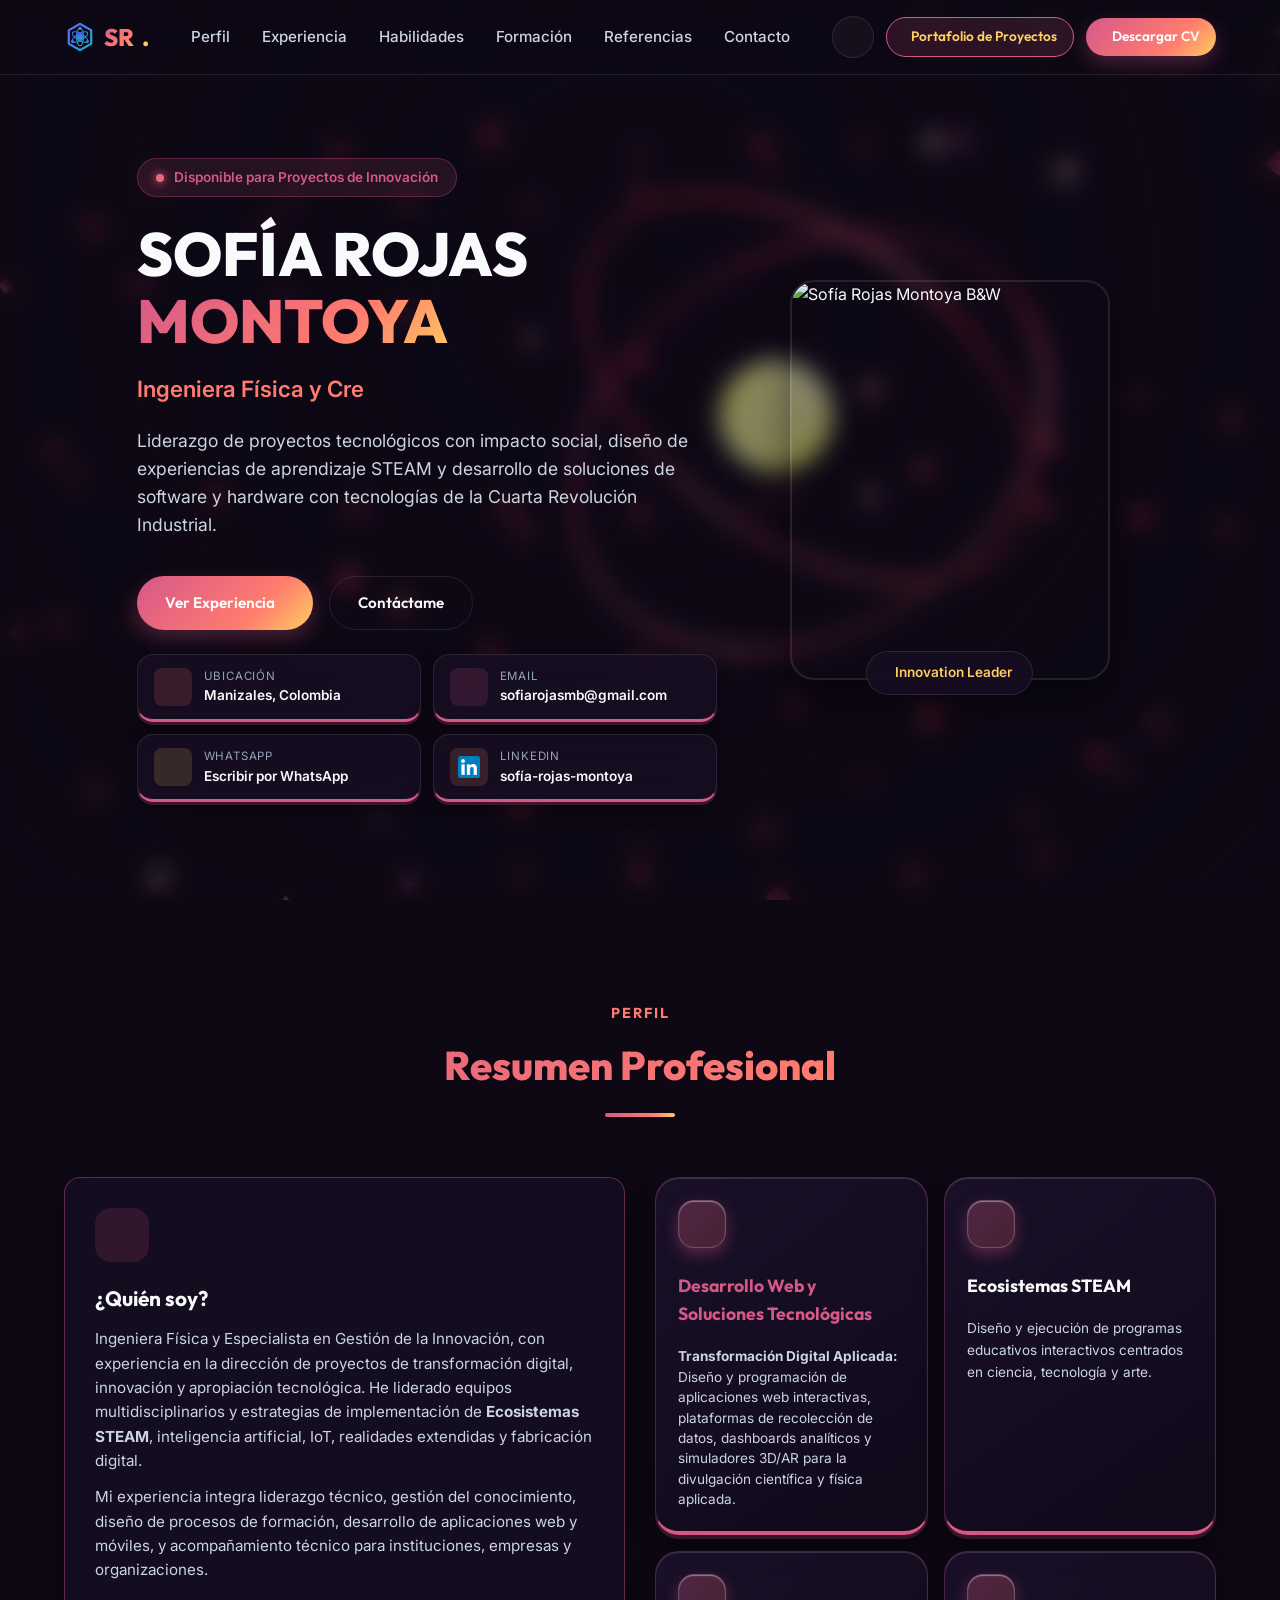
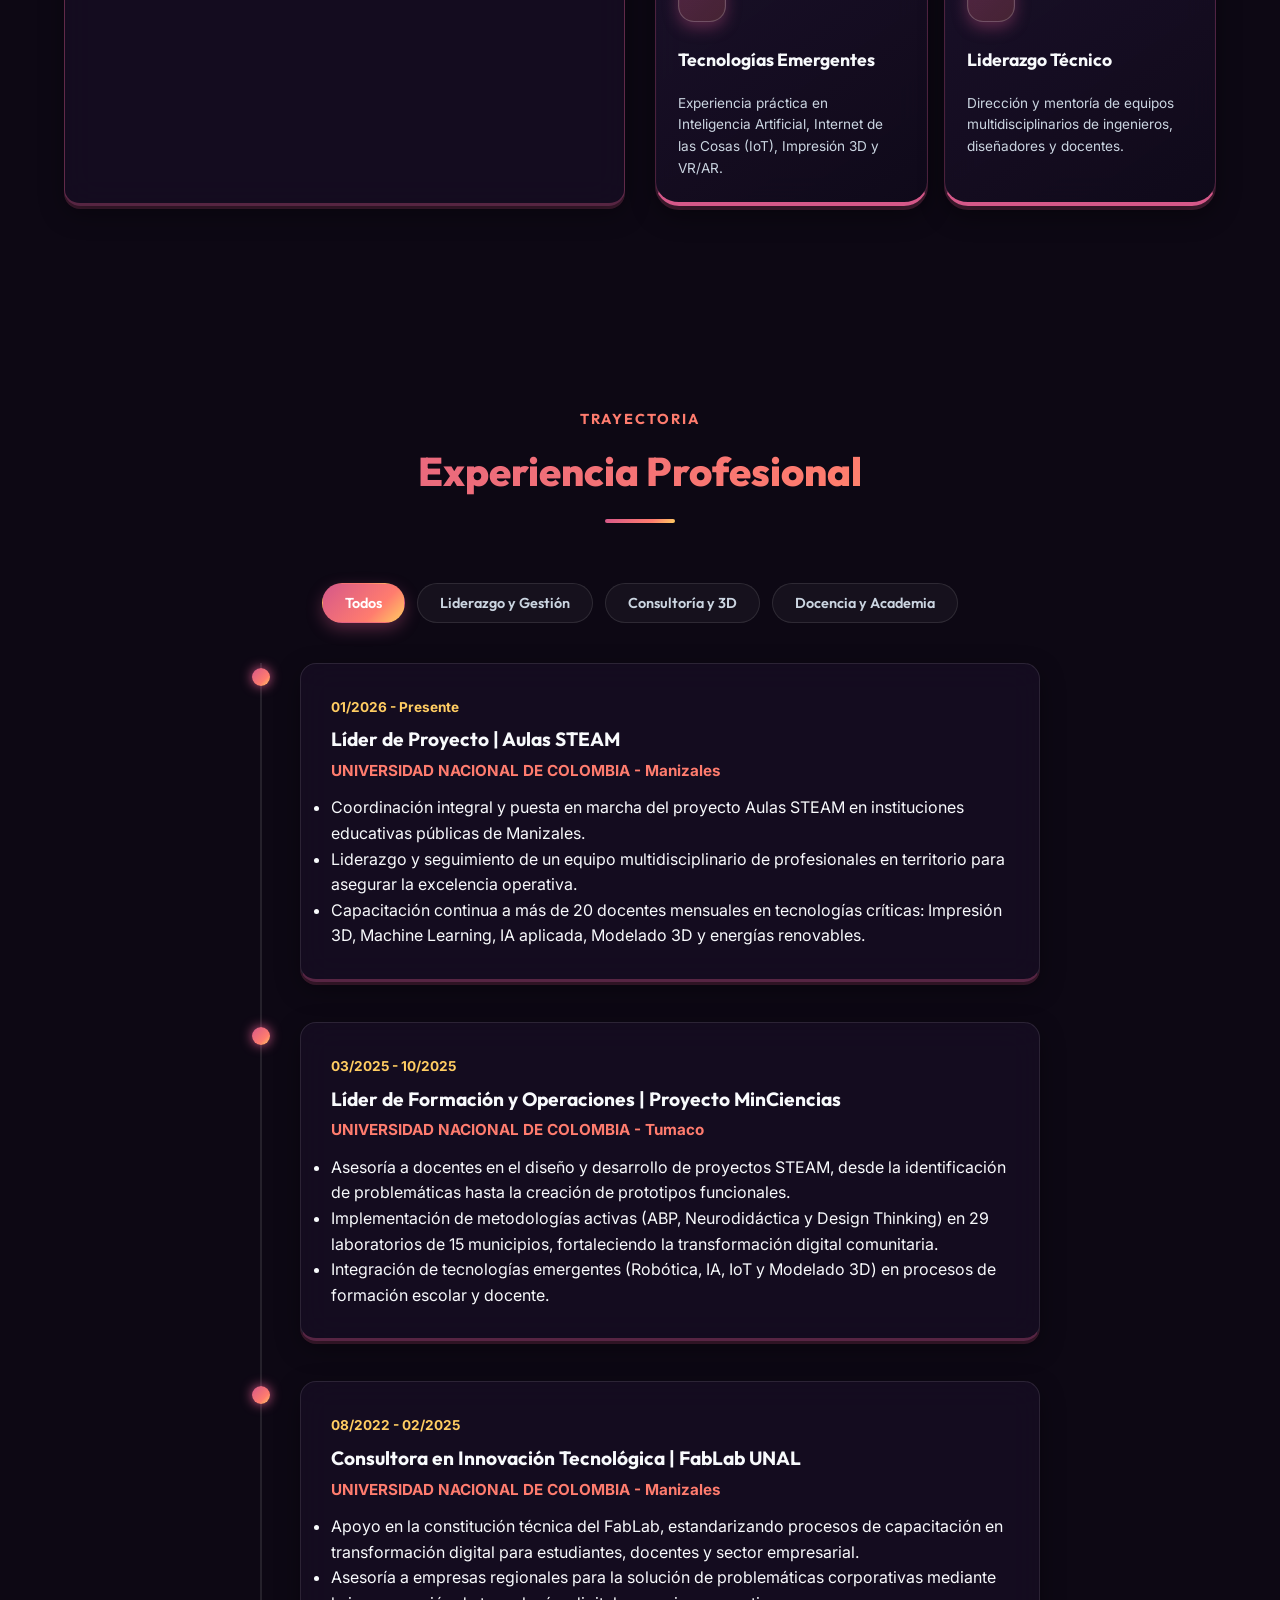
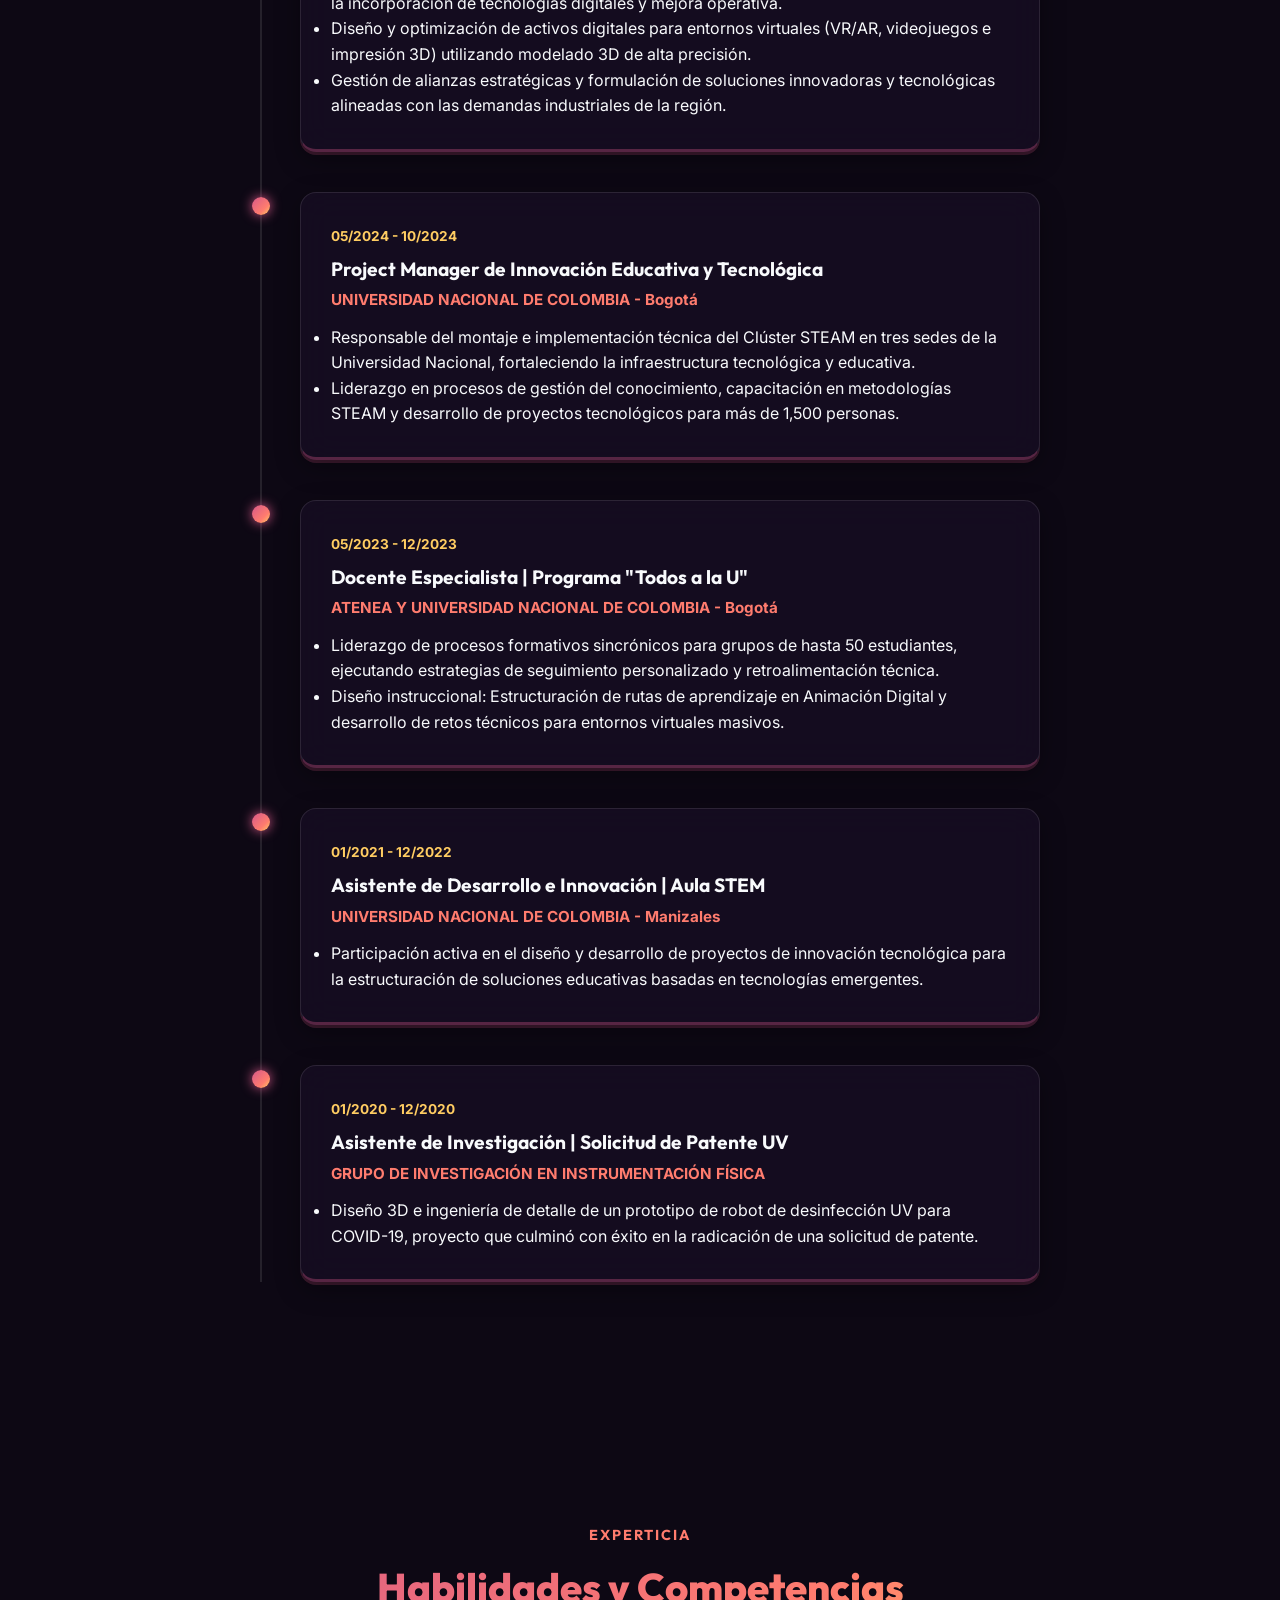
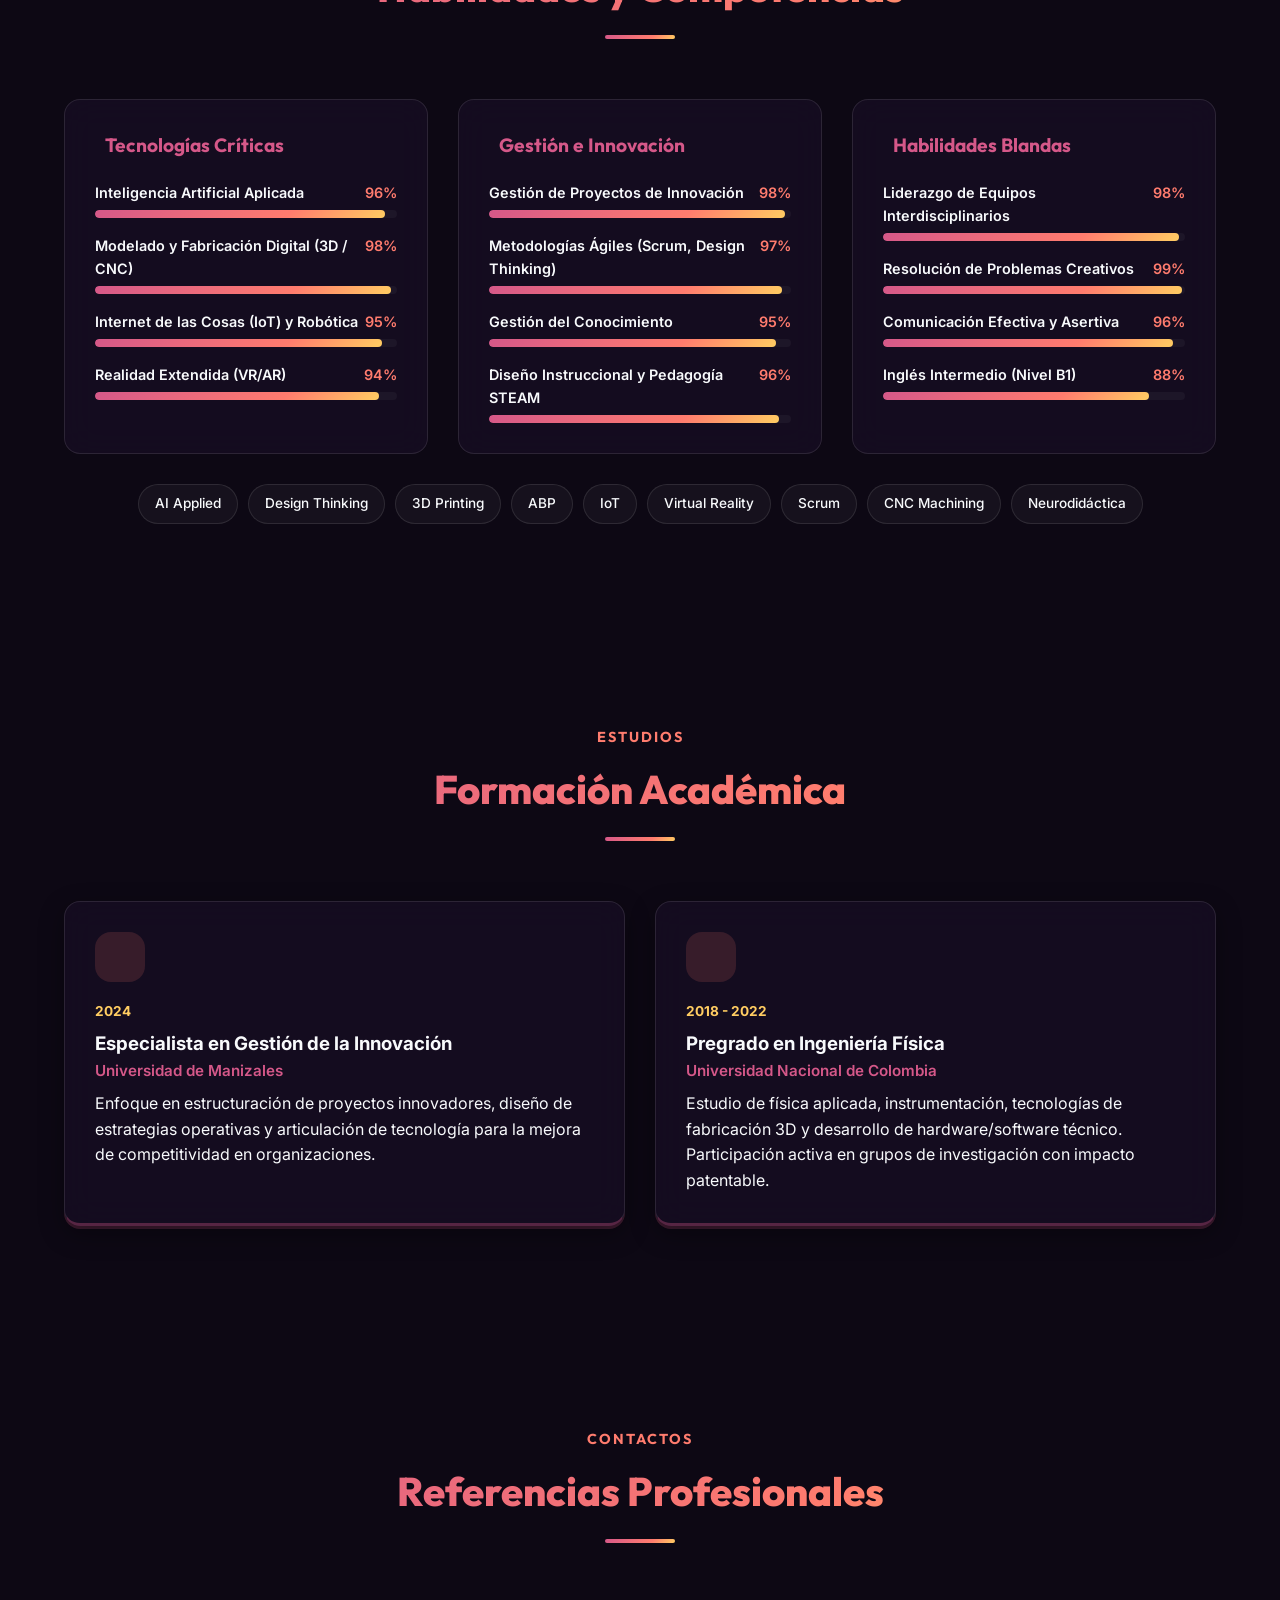
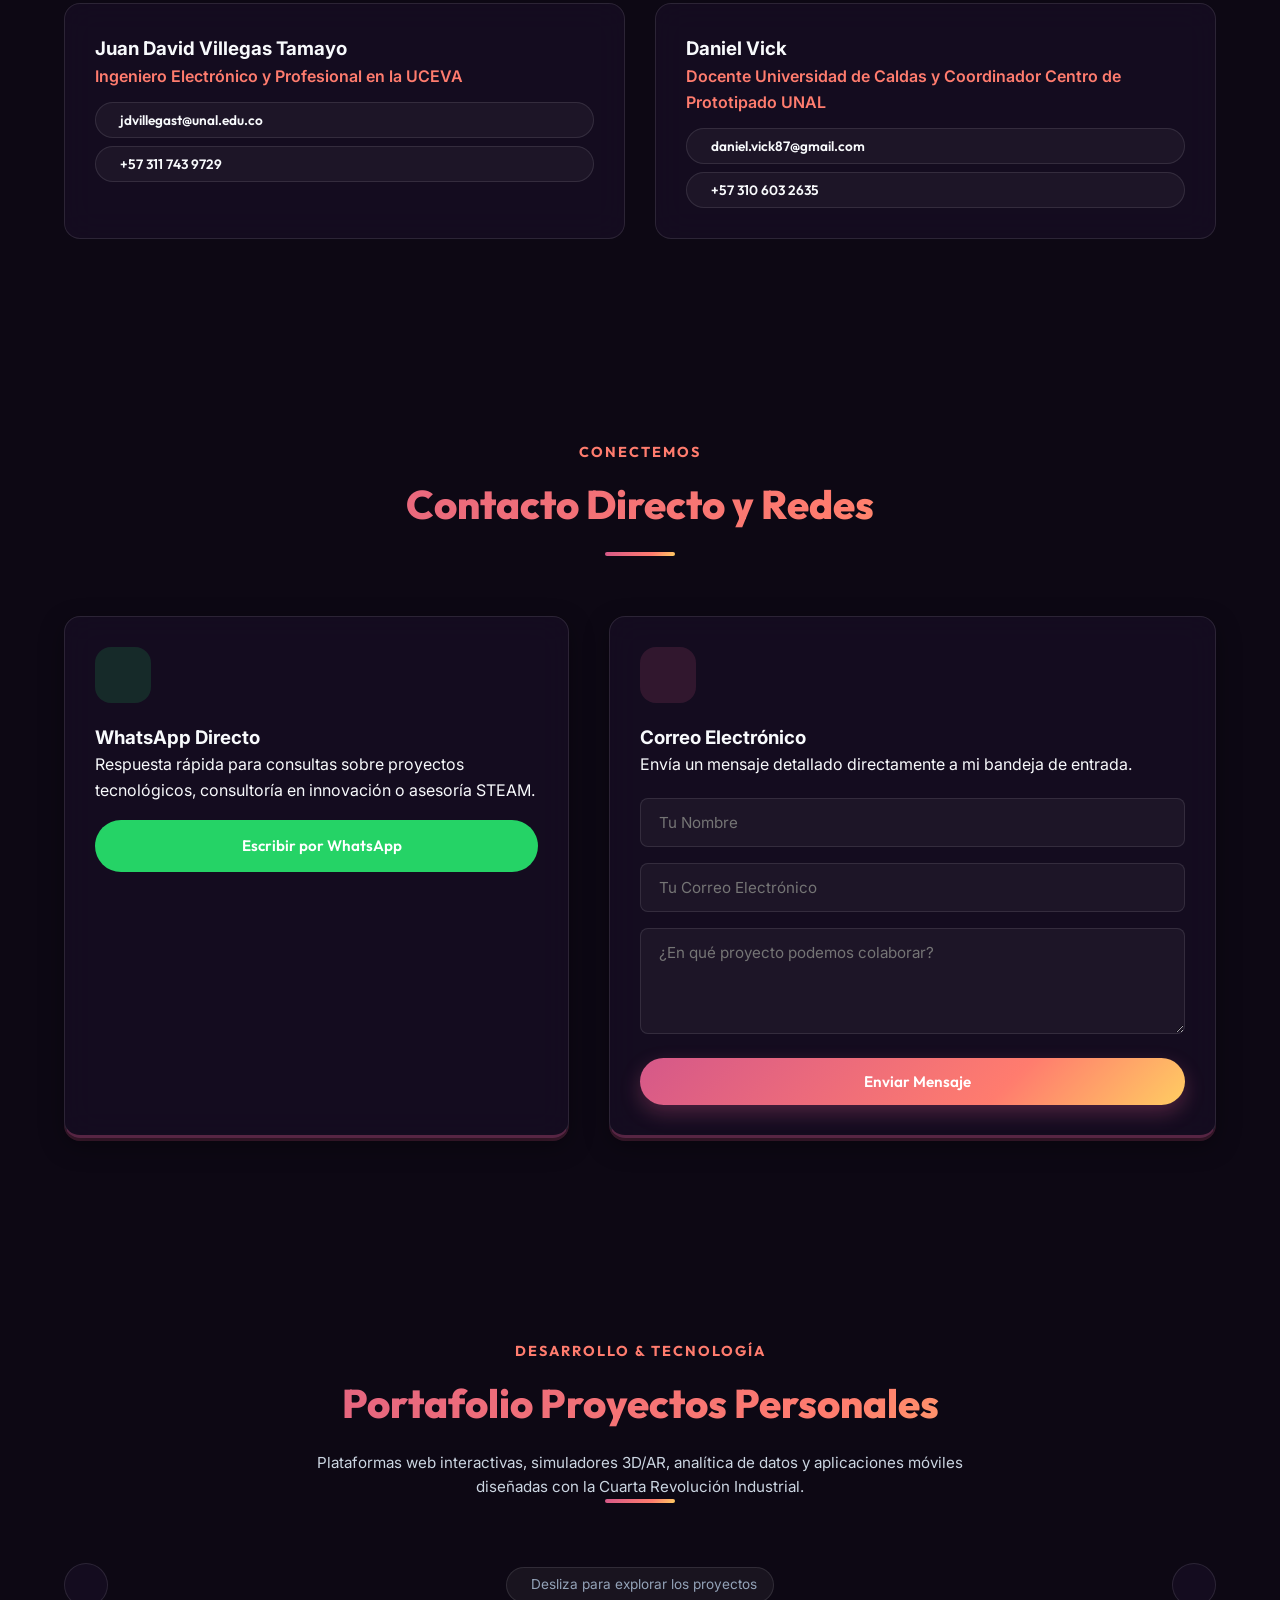
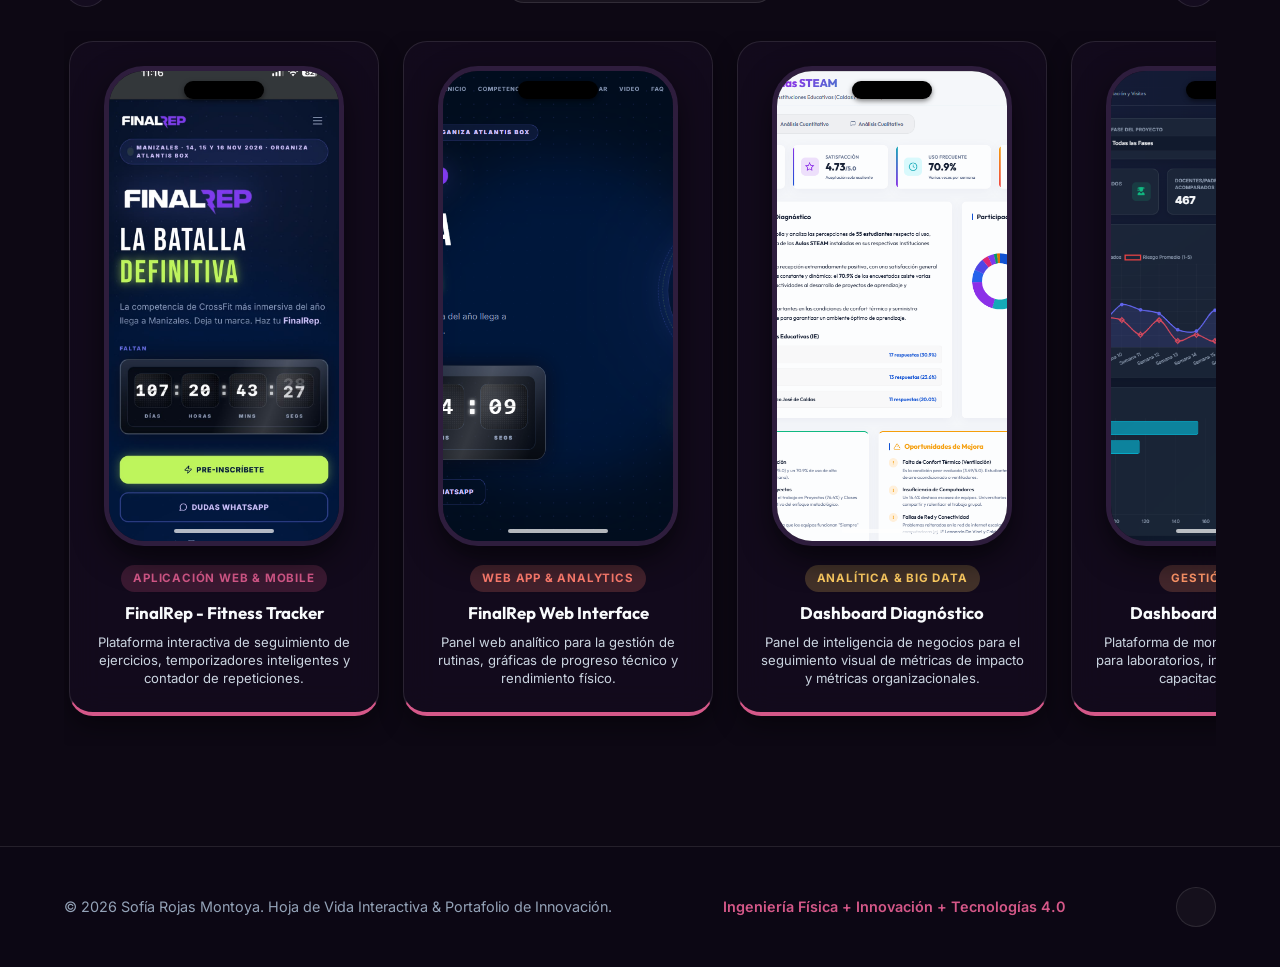
==== index.html @ be18d2d5 "Revert navbar collapse and theme lock changes to restore previous clean layout" ====
<!DOCTYPE html>
<html lang="es" data-theme="dark">
<head>
  <meta charset="UTF-8">
  <meta name="viewport" content="width=device-width, initial-scale=1.0">
  <title>Sofía Rojas Montoya - Hoja de Vida Interactiva y Portafolio</title>
  <meta name="description" content="Hoja de vida interactiva de Sofía Rojas Montoya. Ingeniera Física y Especialista en Gestión de la Innovación. Liderazgo de proyectos STEAM, IA, IoT y transformación digital.">
  
  <!-- Favicon y Brand Icons -->
  <link rel="icon" type="image/svg+xml" href="favicon.svg">
  <link rel="icon" type="image/png" sizes="32x32" href="favicon-32x32.png">
  <link rel="icon" type="image/png" sizes="16x16" href="favicon-16x16.png">
  <link rel="shortcut icon" href="favicon.ico">
  <link rel="apple-touch-icon" sizes="180x180" href="apple-touch-icon.png">
  
  <!-- Google Fonts -->
  <link rel="preconnect" href="https://fonts.googleapis.com">
  <link rel="preconnect" href="https://fonts.gstatic.com" crossorigin>
  <link href="https://fonts.googleapis.com/css2?family=Inter:wght@300;400;500;600;700&family=Outfit:wght@400;500;600;700;800&display=swap" rel="stylesheet">
  
  <!-- Three.js (3D Graphics Library) -->
  <script src="js/three.min.js"></script>

  <!-- Anime.js (Animation Engine) -->
  <script src="js/anime.min.js"></script>

  <!-- Lucide Icons -->
  <script src="https://unpkg.com/lucide@latest"></script>
  
  <!-- Canvas Confetti -->
  <script src="https://cdn.jsdelivr.net/npm/canvas-confetti@1.6.0/dist/confetti.browser.min.js"></script>

  <!-- Option 2 Stylesheet (Paleta de Colores 1 + Design System) -->
  <link rel="stylesheet" href="style2.css?v=999">
</head>
<body>
  <!-- Option 2 3D Three.js Background Canvas -->
  <canvas id="three-bg-canvas-v2"></canvas>

  <!-- Semi-transparent Filter Overlay separating 3D background from text and content -->
  <div class="bg-overlay-filter"></div>

  <!-- 2D Particle Interaction Canvas -->
  <canvas id="interaction-canvas-v2"></canvas>

  <!-- Spotlight Glow -->
  <div class="cursor-glow-v2" id="cursor-glow-v2"></div>

  <!-- Header / Navigation Bar -->
  <header class="navbar">
    <div class="nav-container">
      <a href="#" class="nav-logo">
        <img src="favicon.svg" alt="Logo Sofía Rojas" class="nav-logo-icon" width="32" height="32">
        <span class="logo-text">SR</span>
        <span class="logo-dot">.</span>
      </a>
      
      <nav class="nav-menu" id="nav-menu">
        <a href="#about" class="nav-link">Perfil</a>
        <a href="#experience" class="nav-link">Experiencia</a>
        <a href="#skills" class="nav-link">Habilidades</a>
        <a href="#education" class="nav-link">Formación</a>
        <a href="#references" class="nav-link">Referencias</a>
        <a href="#contact" class="nav-link">Contacto</a>
      </nav>

      <div class="nav-actions">
        <!-- Theme Toggle -->
        <button id="theme-toggle" class="btn-icon" aria-label="Cambiar tema de color">
          <i data-lucide="sun" class="icon-sun"></i>
          <i data-lucide="moon" class="icon-moon"></i>
        </button>
        <!-- Portafolio de Proyectos Button -->
        <a href="#proyectos-personales" class="btn btn-outline btn-sm nav-projects-btn">
          <i data-lucide="folder-git-2"></i>
          <span>Portafolio de Proyectos</span>
        </a>
        <!-- Download CV -->
        <a href="CV_SofiaRojasM_Final.pdf" download class="btn btn-primary btn-sm btn-download">
          <i data-lucide="download"></i>
          <span>Descargar CV</span>
        </a>
        <!-- Mobile Menu Toggle -->
        <button id="menu-toggle" class="btn-icon btn-menu-toggle" aria-label="Menú de navegación">
          <i data-lucide="menu" class="icon-menu"></i>
          <i data-lucide="x" class="icon-close"></i>
        </button>
      </div>
    </div>
  </header>

  <main>
    <!-- Hero Section -->
    <section id="hero" class="hero-section">
      <div class="container hero-container">
        <div class="hero-content">
          <div class="badge-status animate-fade-in">
            <span class="pulse-dot"></span>
            <span>Disponible para Proyectos de Innovación</span>
          </div>
          
          <h1 class="hero-title animate-title">
            SOFÍA ROJAS<br><span class="highlight-text">MONTOYA</span>
          </h1>
          
          <h2 class="hero-subtitle animate-subtitle">
            <span class="typewriter-text" id="typewriter">Ingeniera Física y Especialista en Gestión de la Innovación</span>
          </h2>
          
          <p class="hero-description animate-fade-in-delayed">
            Liderazgo de proyectos tecnológicos con impacto social, diseño de experiencias de aprendizaje STEAM y desarrollo de soluciones de software y hardware con tecnologías de la Cuarta Revolución Industrial.
          </p>

          <div class="hero-actions animate-fade-in-delayed">
            <a href="#experience" class="btn btn-primary">
              Ver Experiencia
              <i data-lucide="arrow-right"></i>
            </a>
            <a href="#contact" class="btn btn-outline">Contáctame</a>
          </div>

          <!-- Beautiful Quick Contact Button Cards placed directly below Contáctame button -->
          <div class="hero-contact-cards animate-fade-in-delayed">
            <!-- Ubicación -->
            <div class="hero-contact-btn">
              <div class="contact-btn-icon icon-coral">
                <i data-lucide="map-pin"></i>
              </div>
              <div class="contact-btn-text">
                <span class="contact-btn-label">Ubicación</span>
                <strong class="contact-btn-value">Manizales, Colombia</strong>
              </div>
            </div>

            <!-- Email -->
            <a href="mailto:sofiarojasmb@gmail.com" class="hero-contact-btn clickable">
              <div class="contact-btn-icon icon-rose">
                <i data-lucide="mail"></i>
              </div>
              <div class="contact-btn-text">
                <span class="contact-btn-label">Email</span>
                <strong class="contact-btn-value">sofiarojasmb@gmail.com</strong>
              </div>
            </a>

            <!-- WhatsApp -->
            <a href="https://wa.me/573206787561?text=Hola%20Sof%C3%ADa,%20vi%20tu%20hoja%20de%20vida%20interactiva%20y%20me%20gustar%C3%ADa%20contactarte." target="_blank" class="hero-contact-btn clickable">
              <div class="contact-btn-icon icon-gold">
                <i data-lucide="message-square"></i>
              </div>
              <div class="contact-btn-text">
                <span class="contact-btn-label">WhatsApp</span>
                <strong class="contact-btn-value">Escribir por WhatsApp</strong>
              </div>
            </a>

            <!-- LinkedIn -->
            <a href="https://www.linkedin.com/in/sofía-rojas-montoya" target="_blank" class="hero-contact-btn clickable">
              <div class="contact-btn-icon icon-peach">
                <img src="LinkedIn_icon.svg.webp" alt="LinkedIn Icon" style="width: 22px; height: 22px; object-fit: contain;">
              </div>
              <div class="contact-btn-text">
                <span class="contact-btn-label">LinkedIn</span>
                <strong class="contact-btn-value">sofía-rojas-montoya</strong>
              </div>
            </a>
          </div>
        </div>

        <!-- Hero Image Container (Interactive Hover Photo) -->
        <div class="hero-image-container animate-fade-in-delayed">
          <div class="hero-image-wrapper">
            <img src="Foto2 HV.jpeg" alt="Sofía Rojas Montoya B&W" class="hero-img hero-img-bw">
            <img src="Foto HV.jpeg" alt="Sofía Rojas Montoya Color" class="hero-img hero-img-color">
          </div>
          <div class="hero-img-badge">
            <i data-lucide="sparkles"></i>
            <span>Innovation Leader</span>
          </div>
        </div>
      </div>
    </section>

    <!-- About / Summary Section -->
    <section id="about" class="section-padding">
      <div class="container">
        <div class="section-header text-center">
          <span class="section-pretitle">Perfil</span>
          <h2 class="section-title">Resumen Profesional</h2>
          <div class="section-divider"></div>
        </div>

        <div class="about-grid">
          <div class="card about-card highlight-border">
            <div class="about-icon">
              <i data-lucide="user-check"></i>
            </div>
            <h3>¿Quién soy?</h3>
            <p>
              Ingeniera Física y Especialista en Gestión de la Innovación, con experiencia en la dirección de proyectos de transformación digital, innovación y apropiación tecnológica. He liderado equipos multidisciplinarios y estrategias de implementación de <strong>Ecosistemas STEAM</strong>, inteligencia artificial, IoT, realidades extendidas y fabricación digital.
            </p>
            <p style="margin-top: 12px; color: var(--text-secondary);">
              Mi experiencia integra liderazgo técnico, gestión del conocimiento, diseño de procesos de formación, desarrollo de aplicaciones web y móviles, y acompañamiento técnico para instituciones, empresas y organizaciones.
            </p>
          </div>

          <div class="about-pillars" style="display: grid; grid-template-columns: 1fr 1fr; gap: 16px;">
            <div class="card pillar-card highlight-border">
              <div class="about-icon" style="width: 42px; height: 42px; font-size: 1.2rem; margin-bottom: 12px; background: rgba(213, 88, 137, 0.2); color: var(--rose-magenta);">
                <i data-lucide="code-2"></i>
              </div>
              <h4 style="font-family: var(--font-family-title); font-size: 1.1rem; margin-bottom: 6px; color: var(--rose-magenta);">Desarrollo Web y Soluciones Tecnológicas</h4>
              <p style="font-size: 0.85rem; color: var(--text-secondary); line-height: 1.5;">
                <strong>Transformación Digital Aplicada:</strong> Diseño y programación de aplicaciones web interactivas, plataformas de recolección de datos, dashboards analíticos y simuladores 3D/AR para la divulgación científica y física aplicada.
              </p>
            </div>

            <div class="card pillar-card">
              <div class="about-icon" style="width: 42px; height: 42px; font-size: 1.2rem; margin-bottom: 12px;">
                <i data-lucide="graduation-cap"></i>
              </div>
              <h4 style="font-family: var(--font-family-title); font-size: 1.1rem; margin-bottom: 6px;">Ecosistemas STEAM</h4>
              <p style="font-size: 0.85rem; color: var(--text-secondary);">Diseño y ejecución de programas educativos interactivos centrados en ciencia, tecnología y arte.</p>
            </div>

            <div class="card pillar-card">
              <div class="about-icon" style="width: 42px; height: 42px; font-size: 1.2rem; margin-bottom: 12px;">
                <i data-lucide="cpu"></i>
              </div>
              <h4 style="font-family: var(--font-family-title); font-size: 1.1rem; margin-bottom: 6px;">Tecnologías Emergentes</h4>
              <p style="font-size: 0.85rem; color: var(--text-secondary);">Experiencia práctica en Inteligencia Artificial, Internet de las Cosas (IoT), Impresión 3D y VR/AR.</p>
            </div>

            <div class="card pillar-card">
              <div class="about-icon" style="width: 42px; height: 42px; font-size: 1.2rem; margin-bottom: 12px;">
                <i data-lucide="users"></i>
              </div>
              <h4 style="font-family: var(--font-family-title); font-size: 1.1rem; margin-bottom: 6px;">Liderazgo Técnico</h4>
              <p style="font-size: 0.85rem; color: var(--text-secondary);">Dirección y mentoría de equipos multidisciplinarios de ingenieros, diseñadores y docentes.</p>
            </div>
          </div>
        </div>
      </div>
    </section>

    <!-- Experience Section (Original Option 1 Layout with Category Filters) -->
    <section id="experience" class="section-padding">
      <div class="container">
        <div class="section-header text-center">
          <span class="section-pretitle">Trayectoria</span>
          <h2 class="section-title">Experiencia Profesional</h2>
          <div class="section-divider"></div>
        </div>

        <!-- Timeline Filters -->
        <div class="portfolio-filters" style="margin-bottom: 40px;">
          <button class="filter-btn active" data-filter="all">Todos</button>
          <button class="filter-btn" data-filter="liderazgo">Liderazgo y Gestión</button>
          <button class="filter-btn" data-filter="consultoria">Consultoría y 3D</button>
          <button class="filter-btn" data-filter="docencia">Docencia y Academia</button>
        </div>

        <!-- Vertical Timeline -->
        <div class="timeline">
          <!-- Item 1: Newest (2026 - Present) -->
          <div class="timeline-item" data-category="liderazgo">
            <div class="timeline-dot"></div>
            <div class="card timeline-card">
              <span class="timeline-date">01/2026 - Presente</span>
              <h3 class="timeline-title">Líder de Proyecto | Aulas STEAM</h3>
              <h4 class="timeline-subtitle">UNIVERSIDAD NACIONAL DE COLOMBIA - Manizales</h4>
              <ul>
                <li>Coordinación integral y puesta en marcha del proyecto Aulas STEAM en instituciones educativas públicas de Manizales.</li>
                <li>Liderazgo y seguimiento de un equipo multidisciplinario de profesionales en territorio para asegurar la excelencia operativa.</li>
                <li>Capacitación continua a más de 20 docentes mensuales en tecnologías críticas: Impresión 3D, Machine Learning, IA aplicada, Modelado 3D y energías renovables.</li>
              </ul>
            </div>
          </div>

          <!-- Item 2: (03/2025 - 10/2025) -->
          <div class="timeline-item" data-category="liderazgo">
            <div class="timeline-dot"></div>
            <div class="card timeline-card">
              <span class="timeline-date">03/2025 - 10/2025</span>
              <h3 class="timeline-title">Líder de Formación y Operaciones | Proyecto MinCiencias</h3>
              <h4 class="timeline-subtitle">UNIVERSIDAD NACIONAL DE COLOMBIA - Tumaco</h4>
              <ul>
                <li>Asesoría a docentes en el diseño y desarrollo de proyectos STEAM, desde la identificación de problemáticas hasta la creación de prototipos funcionales.</li>
                <li>Implementación de metodologías activas (ABP, Neurodidáctica y Design Thinking) en 29 laboratorios de 15 municipios, fortaleciendo la transformación digital comunitaria.</li>
                <li>Integración de tecnologías emergentes (Robótica, IA, IoT y Modelado 3D) en procesos de formación escolar y docente.</li>
              </ul>
            </div>
          </div>

          <!-- Item 3: (08/2022 - 02/2025) -->
          <div class="timeline-item" data-category="consultoria">
            <div class="timeline-dot"></div>
            <div class="card timeline-card">
              <span class="timeline-date">08/2022 - 02/2025</span>
              <h3 class="timeline-title">Consultora en Innovación Tecnológica | FabLab UNAL</h3>
              <h4 class="timeline-subtitle">UNIVERSIDAD NACIONAL DE COLOMBIA - Manizales</h4>
              <ul>
                <li>Apoyo en la constitución técnica del FabLab, estandarizando procesos de capacitación en transformación digital para estudiantes, docentes y sector empresarial.</li>
                <li>Asesoría a empresas regionales para la solución de problemáticas corporativas mediante la incorporación de tecnologías digitales y mejora operativa.</li>
                <li>Diseño y optimización de activos digitales para entornos virtuales (VR/AR, videojuegos e impresión 3D) utilizando modelado 3D de alta precisión.</li>
                <li>Gestión de alianzas estratégicas y formulación de soluciones innovadoras y tecnológicas alineadas con las demandas industriales de la región.</li>
              </ul>
            </div>
          </div>

          <!-- Item 4: (05/2024 - 10/2024) -->
          <div class="timeline-item" data-category="liderazgo">
            <div class="timeline-dot"></div>
            <div class="card timeline-card">
              <span class="timeline-date">05/2024 - 10/2024</span>
              <h3 class="timeline-title">Project Manager de Innovación Educativa y Tecnológica</h3>
              <h4 class="timeline-subtitle">UNIVERSIDAD NACIONAL DE COLOMBIA - Bogotá</h4>
              <ul>
                <li>Responsable del montaje e implementación técnica del Clúster STEAM en tres sedes de la Universidad Nacional, fortaleciendo la infraestructura tecnológica y educativa.</li>
                <li>Liderazgo en procesos de gestión del conocimiento, capacitación en metodologías STEAM y desarrollo de proyectos tecnológicos para más de 1,500 personas.</li>
              </ul>
            </div>
          </div>

          <!-- Item 5: (05/2023 - 12/2023) -->
          <div class="timeline-item" data-category="docencia">
            <div class="timeline-dot"></div>
            <div class="card timeline-card">
              <span class="timeline-date">05/2023 - 12/2023</span>
              <h3 class="timeline-title">Docente Especialista | Programa "Todos a la U"</h3>
              <h4 class="timeline-subtitle">ATENEA Y UNIVERSIDAD NACIONAL DE COLOMBIA - Bogotá</h4>
              <ul>
                <li>Liderazgo de procesos formativos sincrónicos para grupos de hasta 50 estudiantes, ejecutando estrategias de seguimiento personalizado y retroalimentación técnica.</li>
                <li>Diseño instruccional: Estructuración de rutas de aprendizaje en Animación Digital y desarrollo de retos técnicos para entornos virtuales masivos.</li>
              </ul>
            </div>
          </div>

          <!-- Item 6: (01/2021 - 12/2022) -->
          <div class="timeline-item" data-category="docencia">
            <div class="timeline-dot"></div>
            <div class="card timeline-card">
              <span class="timeline-date">01/2021 - 12/2022</span>
              <h3 class="timeline-title">Asistente de Desarrollo e Innovación | Aula STEM</h3>
              <h4 class="timeline-subtitle">UNIVERSIDAD NACIONAL DE COLOMBIA - Manizales</h4>
              <ul>
                <li>Participación activa en el diseño y desarrollo de proyectos de innovación tecnológica para la estructuración de soluciones educativas basadas en tecnologías emergentes.</li>
              </ul>
            </div>
          </div>

          <!-- Item 7: Oldest (01/2020 - 12/2020) -->
          <div class="timeline-item" data-category="docencia">
            <div class="timeline-dot"></div>
            <div class="card timeline-card">
              <span class="timeline-date">01/2020 - 12/2020</span>
              <h3 class="timeline-title">Asistente de Investigación | Solicitud de Patente UV</h3>
              <h4 class="timeline-subtitle">GRUPO DE INVESTIGACIÓN EN INSTRUMENTACIÓN FÍSICA</h4>
              <ul>
                <li>Diseño 3D e ingeniería de detalle de un prototipo de robot de desinfección UV para COVID-19, proyecto que culminó con éxito en la radicación de una solicitud de patente.</li>
              </ul>
            </div>
          </div>
        </div>
      </div>
    </section>

    <!-- Skills Section (Option 1 Detailed Progress Bars y Categories) -->
    <section id="skills" class="section-padding">
      <div class="container">
        <div class="section-header text-center">
          <span class="section-pretitle">Experticia</span>
          <h2 class="section-title">Habilidades y Competencias</h2>
          <div class="section-divider"></div>
        </div>

        <div class="skills-wrapper" style="display: grid; grid-template-columns: repeat(auto-fit, minmax(320px, 1fr)); gap: 30px;">
          <!-- Hard Skills (Tecnologías) -->
          <div class="card skill-category">
            <h3 style="font-family: var(--font-family-title); font-size: 1.2rem; color: var(--rose-magenta); margin-bottom: 20px; display: flex; align-items: center; gap: 10px;">
              <i data-lucide="cpu"></i> Tecnologías Críticas
            </h3>
            <div class="skills-list" style="display: flex; flex-direction: column; gap: 16px;">
              <div class="skill-item">
                <div style="display: flex; justify-content: space-between; font-size: 0.9rem; font-weight: 600; margin-bottom: 6px;">
                  <span>Inteligencia Artificial Aplicada</span>
                  <span style="color: var(--warm-coral);">96%</span>
                </div>
                <div style="width: 100%; height: 8px; background: var(--bg-tertiary); border-radius: var(--border-radius-full); overflow: hidden;">
                  <div class="skill-progress" style="width: 96%; height: 100%; background: var(--gradient-brand); border-radius: var(--border-radius-full); transition: width 1s ease;"></div>
                </div>
              </div>

              <div class="skill-item">
                <div style="display: flex; justify-content: space-between; font-size: 0.9rem; font-weight: 600; margin-bottom: 6px;">
                  <span>Modelado y Fabricación Digital (3D / CNC)</span>
                  <span style="color: var(--warm-coral);">98%</span>
                </div>
                <div style="width: 100%; height: 8px; background: var(--bg-tertiary); border-radius: var(--border-radius-full); overflow: hidden;">
                  <div class="skill-progress" style="width: 98%; height: 100%; background: var(--gradient-brand); border-radius: var(--border-radius-full); transition: width 1s ease;"></div>
                </div>
              </div>

              <div class="skill-item">
                <div style="display: flex; justify-content: space-between; font-size: 0.9rem; font-weight: 600; margin-bottom: 6px;">
                  <span>Internet de las Cosas (IoT) y Robótica</span>
                  <span style="color: var(--warm-coral);">95%</span>
                </div>
                <div style="width: 100%; height: 8px; background: var(--bg-tertiary); border-radius: var(--border-radius-full); overflow: hidden;">
                  <div class="skill-progress" style="width: 95%; height: 100%; background: var(--gradient-brand); border-radius: var(--border-radius-full); transition: width 1s ease;"></div>
                </div>
              </div>

              <div class="skill-item">
                <div style="display: flex; justify-content: space-between; font-size: 0.9rem; font-weight: 600; margin-bottom: 6px;">
                  <span>Realidad Extendida (VR/AR)</span>
                  <span style="color: var(--warm-coral);">94%</span>
                </div>
                <div style="width: 100%; height: 8px; background: var(--bg-tertiary); border-radius: var(--border-radius-full); overflow: hidden;">
                  <div class="skill-progress" style="width: 94%; height: 100%; background: var(--gradient-brand); border-radius: var(--border-radius-full); transition: width 1s ease;"></div>
                </div>
              </div>
            </div>
          </div>

          <!-- Innovation y Management Skills -->
          <div class="card skill-category">
            <h3 style="font-family: var(--font-family-title); font-size: 1.2rem; color: var(--rose-magenta); margin-bottom: 20px; display: flex; align-items: center; gap: 10px;">
              <i data-lucide="lightbulb"></i> Gestión e Innovación
            </h3>
            <div class="skills-list" style="display: flex; flex-direction: column; gap: 16px;">
              <div class="skill-item">
                <div style="display: flex; justify-content: space-between; font-size: 0.9rem; font-weight: 600; margin-bottom: 6px;">
                  <span>Gestión de Proyectos de Innovación</span>
                  <span style="color: var(--warm-coral);">98%</span>
                </div>
                <div style="width: 100%; height: 8px; background: var(--bg-tertiary); border-radius: var(--border-radius-full); overflow: hidden;">
                  <div class="skill-progress" style="width: 98%; height: 100%; background: var(--gradient-brand); border-radius: var(--border-radius-full); transition: width 1s ease;"></div>
                </div>
              </div>

              <div class="skill-item">
                <div style="display: flex; justify-content: space-between; font-size: 0.9rem; font-weight: 600; margin-bottom: 6px;">
                  <span>Metodologías Ágiles (Scrum, Design Thinking)</span>
                  <span style="color: var(--warm-coral);">97%</span>
                </div>
                <div style="width: 100%; height: 8px; background: var(--bg-tertiary); border-radius: var(--border-radius-full); overflow: hidden;">
                  <div class="skill-progress" style="width: 97%; height: 100%; background: var(--gradient-brand); border-radius: var(--border-radius-full); transition: width 1s ease;"></div>
                </div>
              </div>

              <div class="skill-item">
                <div style="display: flex; justify-content: space-between; font-size: 0.9rem; font-weight: 600; margin-bottom: 6px;">
                  <span>Gestión del Conocimiento</span>
                  <span style="color: var(--warm-coral);">95%</span>
                </div>
                <div style="width: 100%; height: 8px; background: var(--bg-tertiary); border-radius: var(--border-radius-full); overflow: hidden;">
                  <div class="skill-progress" style="width: 95%; height: 100%; background: var(--gradient-brand); border-radius: var(--border-radius-full); transition: width 1s ease;"></div>
                </div>
              </div>

              <div class="skill-item">
                <div style="display: flex; justify-content: space-between; font-size: 0.9rem; font-weight: 600; margin-bottom: 6px;">
                  <span>Diseño Instruccional y Pedagogía STEAM</span>
                  <span style="color: var(--warm-coral);">96%</span>
                </div>
                <div style="width: 100%; height: 8px; background: var(--bg-tertiary); border-radius: var(--border-radius-full); overflow: hidden;">
                  <div class="skill-progress" style="width: 96%; height: 100%; background: var(--gradient-brand); border-radius: var(--border-radius-full); transition: width 1s ease;"></div>
                </div>
              </div>
            </div>
          </div>

          <!-- Professional / Interpersonal Skills -->
          <div class="card skill-category">
            <h3 style="font-family: var(--font-family-title); font-size: 1.2rem; color: var(--rose-magenta); margin-bottom: 20px; display: flex; align-items: center; gap: 10px;">
              <i data-lucide="users"></i> Habilidades Blandas
            </h3>
            <div class="skills-list" style="display: flex; flex-direction: column; gap: 16px;">
              <div class="skill-item">
                <div style="display: flex; justify-content: space-between; font-size: 0.9rem; font-weight: 600; margin-bottom: 6px;">
                  <span>Liderazgo de Equipos Interdisciplinarios</span>
                  <span style="color: var(--warm-coral);">98%</span>
                </div>
                <div style="width: 100%; height: 8px; background: var(--bg-tertiary); border-radius: var(--border-radius-full); overflow: hidden;">
                  <div class="skill-progress" style="width: 98%; height: 100%; background: var(--gradient-brand); border-radius: var(--border-radius-full); transition: width 1s ease;"></div>
                </div>
              </div>

              <div class="skill-item">
                <div style="display: flex; justify-content: space-between; font-size: 0.9rem; font-weight: 600; margin-bottom: 6px;">
                  <span>Resolución de Problemas Creativos</span>
                  <span style="color: var(--warm-coral);">99%</span>
                </div>
                <div style="width: 100%; height: 8px; background: var(--bg-tertiary); border-radius: var(--border-radius-full); overflow: hidden;">
                  <div class="skill-progress" style="width: 99%; height: 100%; background: var(--gradient-brand); border-radius: var(--border-radius-full); transition: width 1s ease;"></div>
                </div>
              </div>

              <div class="skill-item">
                <div style="display: flex; justify-content: space-between; font-size: 0.9rem; font-weight: 600; margin-bottom: 6px;">
                  <span>Comunicación Efectiva y Asertiva</span>
                  <span style="color: var(--warm-coral);">96%</span>
                </div>
                <div style="width: 100%; height: 8px; background: var(--bg-tertiary); border-radius: var(--border-radius-full); overflow: hidden;">
                  <div class="skill-progress" style="width: 96%; height: 100%; background: var(--gradient-brand); border-radius: var(--border-radius-full); transition: width 1s ease;"></div>
                </div>
              </div>

              <div class="skill-item">
                <div style="display: flex; justify-content: space-between; font-size: 0.9rem; font-weight: 600; margin-bottom: 6px;">
                  <span>Inglés Intermedio (Nivel B1)</span>
                  <span style="color: var(--warm-coral);">88%</span>
                </div>
                <div style="width: 100%; height: 8px; background: var(--bg-tertiary); border-radius: var(--border-radius-full); overflow: hidden;">
                  <div class="skill-progress" style="width: 88%; height: 100%; background: var(--gradient-brand); border-radius: var(--border-radius-full); transition: width 1s ease;"></div>
                </div>
              </div>
            </div>
          </div>
        </div>

        <!-- Quick Tags -->
        <div class="skill-tags" style="margin-top: 30px; justify-content: center;">
          <span class="skill-chip">AI Applied</span>
          <span class="skill-chip">Design Thinking</span>
          <span class="skill-chip">3D Printing</span>
          <span class="skill-chip">ABP</span>
          <span class="skill-chip">IoT</span>
          <span class="skill-chip">Virtual Reality</span>
          <span class="skill-chip">Scrum</span>
          <span class="skill-chip">CNC Machining</span>
          <span class="skill-chip">Neurodidáctica</span>
        </div>
      </div>
    </section>

    <!-- Education Section -->
    <section id="education" class="section-padding">
      <div class="container">
        <div class="section-header text-center">
          <span class="section-pretitle">Estudios</span>
          <h2 class="section-title">Formación Académica</h2>
          <div class="section-divider"></div>
        </div>

        <div class="education-grid">
          <div class="card education-card">
            <div class="edu-icon"><i data-lucide="award"></i></div>
            <span class="timeline-date">2024</span>
            <h3>Especialista en Gestión de la Innovación</h3>
            <p class="edu-school">Universidad de Manizales</p>
            <p class="edu-desc">Enfoque en estructuración de proyectos innovadores, diseño de estrategias operativas y articulación de tecnología para la mejora de competitividad en organizaciones.</p>
          </div>

          <div class="card education-card">
            <div class="edu-icon"><i data-lucide="graduation-cap"></i></div>
            <span class="timeline-date">2018 - 2022</span>
            <h3>Pregrado en Ingeniería Física</h3>
            <p class="edu-school">Universidad Nacional de Colombia</p>
            <p class="edu-desc">Estudio de física aplicada, instrumentación, tecnologías de fabricación 3D y desarrollo de hardware/software técnico. Participación activa en grupos de investigación con impacto patentable.</p>
          </div>
        </div>
      </div>
    </section>

    <!-- References Section (With Copy Email y Phone Buttons) -->
    <section id="references" class="section-padding">
      <div class="container">
        <div class="section-header text-center">
          <span class="section-pretitle">Contactos</span>
          <h2 class="section-title">Referencias Profesionales</h2>
          <div class="section-divider"></div>
        </div>

        <div class="about-grid">
          <div class="card">
            <h3>Juan David Villegas Tamayo</h3>
            <p style="color: var(--warm-coral); font-weight: 600; margin-bottom: 12px;">Ingeniero Electrónico y Profesional en la UCEVA</p>
            <div style="display: flex; flex-direction: column; gap: 8px;">
              <button class="btn btn-outline btn-sm btn-copy" data-copy="jdvillegast@unal.edu.co">
                <i data-lucide="mail"></i>
                <span>jdvillegast@unal.edu.co</span>
              </button>
              <button class="btn btn-outline btn-sm btn-copy" data-copy="3117439729">
                <i data-lucide="phone"></i>
                <span>+57 311 743 9729</span>
              </button>
            </div>
          </div>

          <div class="card">
            <h3>Daniel Vick</h3>
            <p style="color: var(--warm-coral); font-weight: 600; margin-bottom: 12px;">Docente Universidad de Caldas y Coordinador Centro de Prototipado UNAL</p>
            <div style="display: flex; flex-direction: column; gap: 8px;">
              <button class="btn btn-outline btn-sm btn-copy" data-copy="daniel.vick87@gmail.com">
                <i data-lucide="mail"></i>
                <span>daniel.vick87@gmail.com</span>
              </button>
              <button class="btn btn-outline btn-sm btn-copy" data-copy="3106032635">
                <i data-lucide="phone"></i>
                <span>+57 310 603 2635</span>
              </button>
            </div>
          </div>
        </div>
      </div>
    </section>

    <!-- Contact Section -->
    <section id="contact" class="section-padding">
      <div class="container">
        <div class="section-header text-center">
          <span class="section-pretitle">Conectemos</span>
          <h2 class="section-title">Contacto Directo y Redes</h2>
          <div class="section-divider"></div>
        </div>

        <div class="contact-grid">
          <!-- WhatsApp Contact Card -->
          <div class="card contact-card highlight-card">
            <div class="contact-icon wa-icon">
              <i data-lucide="message-circle"></i>
            </div>
            <h3>WhatsApp Directo</h3>
            <p>Respuesta rápida para consultas sobre proyectos tecnológicos, consultoría en innovación o asesoría STEAM.</p>
            <a href="https://wa.me/573206787561?text=Hola%20Sof%C3%ADa,%20vi%20tu%20hoja%20de%20vida%20interactiva%20y%20me%20gustar%C3%ADa%20contactarte." target="_blank" class="btn btn-whatsapp">
              <i data-lucide="message-square"></i>
              <span>Escribir por WhatsApp</span>
            </a>
          </div>

          <!-- Email Contact Card -->
          <div class="card contact-card">
            <div class="contact-icon email-icon">
              <i data-lucide="mail"></i>
            </div>
            <h3>Correo Electrónico</h3>
            <p>Envía un mensaje detallado directamente a mi bandeja de entrada.</p>
            <form id="contact-form" class="contact-form">
              <div class="form-group">
                <input type="text" id="name" required placeholder="Tu Nombre">
              </div>
              <div class="form-group">
                <input type="email" id="email" required placeholder="Tu Correo Electrónico">
              </div>
              <div class="form-group">
                <textarea id="message" rows="4" required placeholder="¿En qué proyecto podemos colaborar?"></textarea>
              </div>
              <button type="submit" class="btn btn-primary btn-block">
                <i data-lucide="send"></i>
                <span>Enviar Mensaje</span>
              </button>
            </form>
          </div>
        </div>
      </div>
    </section>

    <!-- Personal Projects Portfolio Section (Smartphone Mockup Carousel) -->
    <section id="proyectos-personales" class="section-padding">
      <div class="container">
        <div class="section-header text-center">
          <span class="section-pretitle">Desarrollo & Tecnología</span>
          <h2 class="section-title">Portafolio Proyectos Personales</h2>
          <p style="color: var(--text-secondary); max-width: 650px; margin: 10px auto 0 auto; font-size: 0.95rem;">
            Plataformas web interactivas, simuladores 3D/AR, analítica de datos y aplicaciones móviles diseñadas con la Cuarta Revolución Industrial.
          </p>
          <div class="section-divider"></div>
        </div>

        <!-- Carousel Navigation Controls -->
        <div class="carousel-controls">
          <button class="carousel-nav-btn" id="carousel-prev" aria-label="Proyecto Anterior">
            <i data-lucide="chevron-left"></i>
          </button>

          <div class="carousel-hint">
            <i data-lucide="move-horizontal"></i>
            <span>Desliza para explorar los proyectos</span>
          </div>

          <button class="carousel-nav-btn" id="carousel-next" aria-label="Proyecto Siguiente">
            <i data-lucide="chevron-right"></i>
          </button>
        </div>

        <!-- Horizontal Swipeable Smartphone Carousel -->
        <div class="phone-carousel-track" id="phone-carousel">
          <!-- Card 1: FinalRep Fitness App -->
          <div class="phone-carousel-card card">
            <div class="phone-mockup">
              <div class="phone-notch"></div>
              <div class="phone-screen">
                <img src="Aplicaciones WEB/FinalRep Celular.jpeg" alt="FinalRep Mobile App" class="phone-img">
              </div>
              <div class="phone-home-bar"></div>
            </div>
            <div class="phone-card-info">
              <span class="project-tag tag-rose">Aplicación Web & Mobile</span>
              <h3 class="phone-card-title">FinalRep - Fitness Tracker</h3>
              <p class="phone-card-desc">Plataforma interactiva de seguimiento de ejercicios, temporizadores inteligentes y contador de repeticiones.</p>
            </div>
          </div>

          <!-- Card 2: FinalRep Web Platform -->
          <div class="phone-carousel-card card">
            <div class="phone-mockup">
              <div class="phone-notch"></div>
              <div class="phone-screen">
                <img src="Aplicaciones WEB/FinalRep_1.png" alt="FinalRep Dashboard" class="phone-img">
              </div>
              <div class="phone-home-bar"></div>
            </div>
            <div class="phone-card-info">
              <span class="project-tag tag-coral">Web App & Analytics</span>
              <h3 class="phone-card-title">FinalRep Web Interface</h3>
              <p class="phone-card-desc">Panel web analítico para la gestión de rutinas, gráficas de progreso técnico y rendimiento físico.</p>
            </div>
          </div>

          <!-- Card 3: Dashboard Diagnóstico -->
          <div class="phone-carousel-card card">
            <div class="phone-mockup">
              <div class="phone-notch"></div>
              <div class="phone-screen">
                <img src="Aplicaciones WEB/Dashbboard Diagnostico.png" alt="Dashboard Diagnostico" class="phone-img">
              </div>
              <div class="phone-home-bar"></div>
            </div>
            <div class="phone-card-info">
              <span class="project-tag tag-gold">Analítica & Big Data</span>
              <h3 class="phone-card-title">Dashboard Diagnóstico</h3>
              <p class="phone-card-desc">Panel de inteligencia de negocios para el seguimiento visual de métricas de impacto y métricas organizacionales.</p>
            </div>
          </div>

          <!-- Card 4: Dashboard Aulas STEAM -->
          <div class="phone-carousel-card card">
            <div class="phone-mockup">
              <div class="phone-notch"></div>
              <div class="phone-screen">
                <img src="Aplicaciones WEB/Dashboard Aulas.png" alt="Dashboard Aulas" class="phone-img">
              </div>
              <div class="phone-home-bar"></div>
            </div>
            <div class="phone-card-info">
              <span class="project-tag tag-peach">Gestión STEAM</span>
              <h3 class="phone-card-title">Dashboard Aulas STEAM</h3>
              <p class="phone-card-desc">Plataforma de monitoreo en tiempo real para laboratorios, inventario tecnológico y capacitación docente.</p>
            </div>
          </div>

          <!-- Card 5: Formulario Interactivo -->
          <div class="phone-carousel-card card">
            <div class="phone-mockup">
              <div class="phone-notch"></div>
              <div class="phone-screen">
                <img src="Aplicaciones WEB/Formulario interactivo.png" alt="Formulario Interactivo" class="phone-img">
              </div>
              <div class="phone-home-bar"></div>
            </div>
            <div class="phone-card-info">
              <span class="project-tag tag-rose">Recolección de Datos</span>
              <h3 class="phone-card-title">Formulario Interactivo UI</h3>
              <p class="phone-card-desc">Plataforma de recolección de datos inteligente con validación en tiempo real e interfaz responsiva.</p>
            </div>
          </div>

          <!-- Card 6: Simulador Físico AR -->
          <div class="phone-carousel-card card">
            <div class="phone-mockup">
              <div class="phone-notch"></div>
              <div class="phone-screen">
                <img src="Aplicaciones WEB/Fisicas AR.jpeg" alt="Físicas AR" class="phone-img">
              </div>
              <div class="phone-home-bar"></div>
            </div>
            <div class="phone-card-info">
              <span class="project-tag tag-coral">Realidad Aumentada (AR)</span>
              <h3 class="phone-card-title">Simulador Físico AR</h3>
              <p class="phone-card-desc">Visualizador 3D en Realidad Aumentada para la enseñanza interactivas de principios físicos y mecánicos.</p>
            </div>
          </div>

          <!-- Card 7: Mancuerna 3D AR -->
          <div class="phone-carousel-card card">
            <div class="phone-mockup">
              <div class="phone-notch"></div>
              <div class="phone-screen">
                <img src="Aplicaciones WEB/Mancuerna AR.jpeg" alt="Mancuerna AR" class="phone-img">
              </div>
              <div class="phone-home-bar"></div>
            </div>
            <div class="phone-card-info">
              <span class="project-tag tag-gold">Modelado 3D Interactivo</span>
              <h3 class="phone-card-title">Visor AR Biomecánico</h3>
              <p class="phone-card-desc">Simulación tridimensional de cargas físicas y posicionamiento en espacio real con tecnología WebXR.</p>
            </div>
          </div>

          <!-- Card 8: Motor de Renderizado 3D -->
          <div class="phone-carousel-card card">
            <div class="phone-mockup">
              <div class="phone-notch"></div>
              <div class="phone-screen">
                <img src="Aplicaciones WEB/Motor Render.png" alt="Motor Render 3D" class="phone-img">
              </div>
              <div class="phone-home-bar"></div>
            </div>
            <div class="phone-card-info">
              <span class="project-tag tag-peach">Motor 3D & Render</span>
              <h3 class="phone-card-title">Motor de Render 3D Web</h3>
              <p class="phone-card-desc">Simulador gráfico interactivo para entornos virtuales, iluminación dinámica y sombreado digital.</p>
            </div>
          </div>
        </div>
      </div>
    </section>
  </main>

  <!-- Project Lightbox Modal -->
  <div id="project-modal" class="modal">
    <div class="modal-content card">
      <button class="modal-close" id="modal-close"><i data-lucide="x"></i></button>
      <h3 id="modal-title" class="modal-title">Título del Proyecto</h3>
      <div class="modal-body">
        <img id="modal-img" src="" alt="Vista Previa" class="modal-img">
        <p id="modal-desc" class="modal-desc">Descripción del proyecto...</p>
      </div>
    </div>
  </div>

  <!-- Footer -->
  <footer class="footer">
    <div class="container footer-container">
      <p>&copy; 2026 Sofía Rojas Montoya. Hoja de Vida Interactiva & Portafolio de Innovación.</p>
      <p class="footer-tagline">Ingeniería Física + Innovación + Tecnologías 4.0</p>
      <a href="#" class="back-to-top" aria-label="Volver arriba">
        <i data-lucide="chevron-up"></i>
      </a>
    </div>
  </footer>

  <!-- Dedicated Three.js Setup Module (Option 2 3D Engine) -->
  <script src="three-setup.js?v=999"></script>

  <!-- Unified Interactive Script -->
  <script src="script2.js?v=999"></script>
</body>
</html>
---- style2.css ----
/* ==========================================================================
   STYLE2.CSS - Portfolio Option 2 Stylesheet
   Design System based on Paleta de colores_1 (#d55889, #eb6a7c, #ff7c6e, #ff9668, #ffcd62)
   ========================================================================== */

:root {
  /* Paleta de colores 1 Tokens */
  --rose-magenta: #d55889;
  --coral-rose: #eb6a7c;
  --warm-coral: #ff7c6e;
  --peach-amber: #ff9668;
  --warm-gold: #ffcd62;

  --bg-primary: #0d0814;
  --bg-secondary: rgba(24, 15, 36, 0.72);
  --bg-tertiary: rgba(255, 255, 255, 0.04);
  --bg-glass-hover: rgba(255, 255, 255, 0.08);

  --text-primary: #f8fafc;
  --text-secondary: #cbd5e1;
  --text-muted: #94a3b8;

  --accent-primary: var(--rose-magenta);
  --accent-secondary: var(--coral-rose);
  --accent-glow: rgba(213, 88, 137, 0.25);

  --gradient-brand: linear-gradient(135deg, #d55889, #eb6a7c, #ff7c6e, #ffcd62);
  --gradient-brand-hover: linear-gradient(135deg, #b84370, #d45163, #e56153, #e5b34a);

  --border-color: rgba(255, 255, 255, 0.1);
  --border-color-hover: rgba(213, 88, 137, 0.4);

  --font-family-body: 'Inter', system-ui, -apple-system, sans-serif;
  --font-family-title: 'Outfit', system-ui, -apple-system, sans-serif;

  --border-radius-sm: 8px;
  --border-radius-md: 16px;
  --border-radius-lg: 24px;
  --border-radius-full: 9999px;

  --transition-fast: 0.2s ease;
  --transition-normal: 0.3s cubic-bezier(0.4, 0, 0.2, 1);
  
  --particle-color-1: #d55889;
  --particle-color-2: #eb6a7c;
  --particle-color-3: #ffcd62;
}

[data-theme="light"] {
  --bg-primary: #fdfafc;
  --bg-secondary: rgba(255, 255, 255, 0.85);
  --bg-tertiary: rgba(13, 8, 20, 0.04);
  --bg-glass-hover: rgba(13, 8, 20, 0.06);

  --text-primary: #1e1329;
  --text-secondary: #4a3a5a;
  --text-muted: #827194;

  --border-color: rgba(13, 8, 20, 0.08);
  --border-color-hover: rgba(213, 88, 137, 0.5);

  --accent-glow: rgba(213, 88, 137, 0.12);
}

/* Base Reset */
* {
  margin: 0;
  padding: 0;
  box-sizing: border-box;
}

html {
  scroll-behavior: smooth;
}

body {
  font-family: var(--font-family-body);
  background-color: var(--bg-primary);
  color: var(--text-primary);
  overflow-x: hidden;
  line-height: 1.6;
}

/* Background Canvases */
#three-bg-canvas-v2 {
  position: fixed;
  top: 0;
  left: 0;
  width: 100vw;
  height: 100vh;
  z-index: 0;
  pointer-events: none;
}

/* Semi-transparent Backdrop Overlay separating 3D background from text and content */
.bg-overlay-filter {
  position: fixed;
  top: 0;
  left: 0;
  width: 100vw;
  height: 100vh;
  z-index: 1;
  pointer-events: none;
  background: radial-gradient(circle at 50% 30%, rgba(13, 8, 20, 0.42) 0%, rgba(13, 8, 20, 0.78) 100%);
  backdrop-filter: blur(12px) saturate(120%);
  -webkit-backdrop-filter: blur(12px) saturate(120%);
  transition: background var(--transition-normal);
}

[data-theme="light"] .bg-overlay-filter {
  background: radial-gradient(circle at 50% 30%, rgba(253, 250, 252, 0.45) 0%, rgba(253, 250, 252, 0.8) 100%);
}

#interaction-canvas-v2 {
  position: fixed;
  top: 0;
  left: 0;
  width: 100vw;
  height: 100vh;
  z-index: 2;
  pointer-events: none;
}

.cursor-glow-v2 {
  position: fixed;
  top: 0;
  left: 0;
  width: 550px;
  height: 550px;
  background: radial-gradient(circle, rgba(213, 88, 137, 0.16) 0%, rgba(255, 124, 110, 0.05) 45%, transparent 70%);
  border-radius: var(--border-radius-full);
  pointer-events: none;
  transform: translate(-50%, -50%);
  z-index: 1;
  will-change: transform;
  opacity: 0;
  transition: opacity var(--transition-normal);
}

main, header, footer {
  position: relative;
  z-index: 3;
}

/* Layout Container */
.container {
  max-width: 1200px;
  margin: 0 auto;
  padding: 0 24px;
}

.section-padding {
  padding: 100px 0;
}

.text-center {
  text-align: center;
}

/* Section Header */
.section-header {
  margin-bottom: 60px;
}

.section-pretitle {
  display: inline-block;
  font-family: var(--font-family-title);
  font-size: 0.9rem;
  font-weight: 700;
  letter-spacing: 2px;
  text-transform: uppercase;
  color: var(--warm-coral);
  margin-bottom: 8px;
}

.section-title {
  font-family: var(--font-family-title);
  font-size: 2.5rem;
  font-weight: 800;
  background: var(--gradient-brand);
  -webkit-background-clip: text;
  -webkit-text-fill-color: transparent;
  margin-bottom: 16px;
}

.section-divider {
  width: 70px;
  height: 4px;
  background: var(--gradient-brand);
  margin: 0 auto 20px;
  border-radius: var(--border-radius-full);
}

.section-description {
  color: var(--text-secondary);
  max-width: 650px;
  margin: 0 auto;
  font-size: 1.05rem;
}

/* Cards & Glassmorphism */
.card {
  background: var(--bg-secondary);
  backdrop-filter: blur(16px);
  -webkit-backdrop-filter: blur(16px);
  border: 1px solid var(--border-color);
  border-radius: var(--border-radius-md);
  padding: 30px;
  transition: transform var(--transition-normal), border-color var(--transition-normal), box-shadow var(--transition-normal);
}

.card:hover {
  border-color: var(--border-color-hover);
  box-shadow: 0 15px 35px var(--accent-glow);
}

.highlight-border {
  border-color: rgba(213, 88, 137, 0.4);
}

/* Buttons */
.btn {
  display: inline-flex;
  align-items: center;
  gap: 10px;
  padding: 14px 28px;
  font-family: var(--font-family-title);
  font-weight: 600;
  font-size: 0.95rem;
  border-radius: var(--border-radius-full);
  text-decoration: none;
  cursor: pointer;
  border: none;
  transition: all var(--transition-normal);
}

.btn-primary {
  background: var(--gradient-brand);
  color: #ffffff;
  box-shadow: 0 8px 20px rgba(213, 88, 137, 0.3);
}

.btn-primary:hover {
  transform: translateY(-2px);
  box-shadow: 0 12px 28px rgba(213, 88, 137, 0.45);
}

.btn-outline {
  background: transparent;
  color: var(--text-primary);
  border: 1.5px solid var(--border-color);
}

.btn-outline:hover {
  border-color: var(--rose-magenta);
  color: var(--rose-magenta);
  background: rgba(213, 88, 137, 0.08);
}

.btn-sm {
  padding: 8px 16px;
  font-size: 0.85rem;
}

.btn-icon {
  width: 42px;
  height: 42px;
  border-radius: var(--border-radius-full);
  background: var(--bg-tertiary);
  border: 1px solid var(--border-color);
  color: var(--text-primary);
  display: flex;
  align-items: center;
  justify-content: center;
  cursor: pointer;
  transition: all var(--transition-fast);
}

.btn-icon:hover {
  border-color: var(--rose-magenta);
  color: var(--rose-magenta);
}

.btn-whatsapp {
  background: #25d366;
  color: #ffffff;
  width: 100%;
  justify-content: center;
  margin-top: 16px;
}

.btn-whatsapp:hover {
  background: #1eb956;
  box-shadow: 0 8px 20px rgba(37, 211, 102, 0.35);
}

/* Header & Navbar */
.navbar {
  position: fixed;
  top: 0;
  left: 0;
  width: 100%;
  padding: 16px 0;
  backdrop-filter: blur(20px);
  -webkit-backdrop-filter: blur(20px);
  background: rgba(13, 8, 20, 0.75);
  border-bottom: 1px solid var(--border-color);
  z-index: 100;
}

.nav-container {
  max-width: 1200px;
  margin: 0 auto;
  padding: 0 24px;
  display: flex;
  align-items: center;
  justify-content: space-between;
}

.nav-logo {
  display: flex;
  align-items: center;
  gap: 8px;
  text-decoration: none;
  font-family: var(--font-family-title);
  font-weight: 800;
  font-size: 1.5rem;
  color: var(--text-primary);
}

.logo-text {
  background: var(--gradient-brand);
  -webkit-background-clip: text;
  -webkit-text-fill-color: transparent;
}

.logo-dot {
  color: var(--warm-gold);
}

.nav-menu {
  display: flex;
  align-items: center;
  gap: 32px;
}

.nav-link {
  text-decoration: none;
  color: var(--text-secondary);
  font-weight: 500;
  font-size: 0.95rem;
  transition: color var(--transition-fast);
}

.nav-link:hover {
  color: var(--rose-magenta);
}

.nav-link.nav-projects-btn {
  padding: 8px 18px;
  background: var(--gradient-brand);
  color: #ffffff !important;
  font-weight: 700;
  border-radius: var(--border-radius-full);
  box-shadow: 0 4px 15px rgba(213, 88, 137, 0.35);
  display: inline-flex;
  align-items: center;
  gap: 6px;
  transition: all var(--transition-normal);
}

.nav-link.nav-projects-btn:hover {
  transform: translateY(-2px);
  box-shadow: 0 6px 20px rgba(213, 88, 137, 0.55);
}

.nav-actions {
  display: flex;
  align-items: center;
  gap: 12px;
}

.btn-menu-toggle {
  display: none;
}

.icon-sun { display: block; }
.icon-moon { display: none; }
[data-theme="light"] .icon-sun { display: none; }
[data-theme="light"] .icon-moon { display: block; }

/* Hero Section */
.hero-section {
  min-height: 100vh;
  display: flex;
  align-items: center;
  padding-top: 120px;
  padding-bottom: 60px;
}

.hero-container {
  display: grid;
  grid-template-columns: 1.2fr 0.8fr;
  gap: 40px;
  align-items: center;
}

.badge-status {
  display: inline-flex;
  align-items: center;
  gap: 10px;
  padding: 8px 18px;
  background: rgba(213, 88, 137, 0.12);
  border: 1px solid rgba(213, 88, 137, 0.3);
  border-radius: var(--border-radius-full);
  font-size: 0.85rem;
  font-weight: 600;
  color: var(--rose-magenta);
  margin-bottom: 24px;
}

.pulse-dot {
  width: 8px;
  height: 8px;
  background: var(--coral-rose);
  border-radius: 50%;
  box-shadow: 0 0 10px var(--coral-rose);
  animation: pulse 2s infinite;
}

@keyframes pulse {
  0% { transform: scale(0.95); box-shadow: 0 0 0 0 rgba(235, 106, 124, 0.7); }
  70% { transform: scale(1); box-shadow: 0 0 0 10px rgba(235, 106, 124, 0); }
  100% { transform: scale(0.95); box-shadow: 0 0 0 0 rgba(235, 106, 124, 0); }
}

.hero-title {
  font-family: var(--font-family-title);
  font-size: 3.8rem;
  font-weight: 800;
  line-height: 1.1;
  margin-bottom: 16px;
}

.highlight-text {
  background: var(--gradient-brand);
  -webkit-background-clip: text;
  -webkit-text-fill-color: transparent;
}

.hero-subtitle {
  font-size: 1.4rem;
  font-weight: 600;
  color: var(--warm-coral);
  margin-bottom: 20px;
}

.hero-description {
  font-size: 1.1rem;
  color: var(--text-secondary);
  max-width: 580px;
  margin-bottom: 36px;
}

.hero-actions {
  display: flex;
  gap: 16px;
  flex-wrap: wrap;
}

/* Hero Image B&W / Color Hover */
.hero-image-container {
  position: relative;
  display: flex;
  justify-content: center;
}

.hero-image-wrapper {
  position: relative;
  width: 320px;
  height: 400px;
  border-radius: var(--border-radius-lg);
  overflow: hidden;
  border: 2px solid var(--border-color);
  box-shadow: 0 20px 40px rgba(0, 0, 0, 0.4);
  transition: border-color var(--transition-normal), box-shadow var(--transition-normal);
}

.hero-image-wrapper:hover {
  border-color: var(--rose-magenta);
  box-shadow: 0 25px 50px var(--accent-glow);
}

.hero-img {
  position: absolute;
  top: 0;
  left: 0;
  width: 100%;
  height: 100%;
  object-fit: cover;
  transition: opacity 0.6s ease, transform 0.6s ease;
}

.hero-img-color {
  opacity: 0;
}

.hero-image-wrapper:hover .hero-img-bw {
  opacity: 0;
  transform: scale(1.05);
}

.hero-image-wrapper:hover .hero-img-color {
  opacity: 1;
  transform: scale(1.05);
}

.hero-img-badge {
  position: absolute;
  bottom: -15px;
  padding: 10px 20px;
  background: var(--bg-secondary);
  backdrop-filter: blur(12px);
  border: 1px solid var(--border-color);
  border-radius: var(--border-radius-full);
  display: flex;
  align-items: center;
  gap: 8px;
  font-size: 0.85rem;
  font-weight: 600;
  color: var(--warm-gold);
}

/* About Grid */
.about-grid {
  display: grid;
  grid-template-columns: repeat(auto-fit, minmax(300px, 1fr));
  gap: 30px;
}

.about-card {
  text-align: left;
}

.about-icon {
  width: 54px;
  height: 54px;
  border-radius: var(--border-radius-md);
  background: rgba(213, 88, 137, 0.15);
  color: var(--rose-magenta);
  display: flex;
  align-items: center;
  justify-content: center;
  font-size: 1.5rem;
  margin-bottom: 20px;
}

.about-card h3 {
  font-family: var(--font-family-title);
  font-size: 1.3rem;
  margin-bottom: 12px;
}

.about-card p {
  color: var(--text-secondary);
  font-size: 0.95rem;
}

/* Portfolio Filters & Grid */
.portfolio-filters {
  display: flex;
  justify-content: center;
  gap: 12px;
  margin-bottom: 40px;
  flex-wrap: wrap;
}

.filter-btn {
  padding: 10px 22px;
  border-radius: var(--border-radius-full);
  background: var(--bg-tertiary);
  border: 1px solid var(--border-color);
  color: var(--text-secondary);
  font-family: var(--font-family-title);
  font-weight: 600;
  font-size: 0.9rem;
  cursor: pointer;
  transition: all var(--transition-normal);
}

.filter-btn:hover, .filter-btn.active {
  background: var(--gradient-brand);
  color: #ffffff;
  border-color: transparent;
  box-shadow: 0 6px 16px rgba(213, 88, 137, 0.35);
}

.projects-grid {
  display: grid;
  grid-template-columns: repeat(auto-fill, minmax(340px, 1fr));
  gap: 32px;
}

.project-card {
  padding: 0;
  overflow: hidden;
  display: flex;
  flex-direction: column;
}

.project-img-wrapper {
  position: relative;
  width: 100%;
  height: 220px;
  overflow: hidden;
  background: #000;
}

.project-img {
  width: 100%;
  height: 100%;
  object-fit: cover;
  transition: transform 0.5s ease;
}

.project-card:hover .project-img {
  transform: scale(1.08);
}

.project-overlay {
  position: absolute;
  top: 0;
  left: 0;
  width: 100%;
  height: 100%;
  background: rgba(13, 8, 20, 0.65);
  backdrop-filter: blur(4px);
  display: flex;
  align-items: center;
  justify-content: center;
  opacity: 0;
  transition: opacity 0.3s ease;
}

.project-card:hover .project-overlay {
  opacity: 1;
}

.project-info {
  padding: 24px;
  flex-grow: 1;
  display: flex;
  flex-direction: column;
}

.project-tags {
  display: flex;
  gap: 8px;
  flex-wrap: wrap;
  margin-bottom: 12px;
}

.tag {
  padding: 4px 10px;
  border-radius: var(--border-radius-sm);
  background: rgba(213, 88, 137, 0.12);
  border: 1px solid rgba(213, 88, 137, 0.25);
  font-size: 0.75rem;
  font-weight: 600;
  color: var(--rose-magenta);
}

.project-title {
  font-family: var(--font-family-title);
  font-size: 1.25rem;
  margin-bottom: 8px;
}

.project-summary {
  color: var(--text-secondary);
  font-size: 0.9rem;
  margin-bottom: 16px;
  flex-grow: 1;
}

.project-thumbs {
  display: flex;
  gap: 8px;
  margin-top: 10px;
}

.thumb-mini {
  width: 48px;
  height: 34px;
  border-radius: 4px;
  object-fit: cover;
  cursor: pointer;
  border: 1px solid var(--border-color);
  opacity: 0.6;
  transition: all 0.2s ease;
}

.thumb-mini:hover, .thumb-mini.active {
  opacity: 1;
  border-color: var(--rose-magenta);
}

/* Timeline */
.timeline {
  position: relative;
  max-width: 800px;
  margin: 0 auto;
}

.timeline::before {
  content: '';
  position: absolute;
  top: 0;
  left: 20px;
  width: 2px;
  height: 100%;
  background: var(--border-color);
}

.timeline-item {
  position: relative;
  padding-left: 60px;
  margin-bottom: 40px;
}

.timeline-dot {
  position: absolute;
  top: 5px;
  left: 12px;
  width: 18px;
  height: 18px;
  border-radius: 50%;
  background: var(--gradient-brand);
  box-shadow: 0 0 12px var(--rose-magenta);
}

.timeline-date {
  display: inline-block;
  font-size: 0.85rem;
  font-weight: 700;
  color: var(--warm-gold);
  margin-bottom: 6px;
}

.timeline-title {
  font-family: var(--font-family-title);
  font-size: 1.2rem;
  margin-bottom: 4px;
}

.timeline-subtitle {
  font-size: 0.95rem;
  color: var(--warm-coral);
  margin-bottom: 12px;
}

/* Skills */
.skills-wrapper {
  display: grid;
  grid-template-columns: repeat(auto-fit, minmax(320px, 1fr));
  gap: 30px;
}

.skill-category h3 {
  font-family: var(--font-family-title);
  font-size: 1.2rem;
  display: flex;
  align-items: center;
  gap: 10px;
  margin-bottom: 20px;
  color: var(--rose-magenta);
}

.skill-tags {
  display: flex;
  flex-wrap: wrap;
  gap: 10px;
}

.skill-chip {
  padding: 8px 16px;
  background: var(--bg-tertiary);
  border: 1px solid var(--border-color);
  border-radius: var(--border-radius-full);
  font-size: 0.85rem;
  font-weight: 500;
  transition: all var(--transition-fast);
}

.skill-chip:hover {
  border-color: var(--rose-magenta);
  color: var(--rose-magenta);
  transform: translateY(-2px);
}

/* Education */
.education-grid {
  display: grid;
  grid-template-columns: repeat(auto-fit, minmax(320px, 1fr));
  gap: 30px;
}

.education-card {
  text-align: left;
}

.edu-icon {
  width: 50px;
  height: 50px;
  border-radius: var(--border-radius-md);
  background: rgba(255, 124, 110, 0.15);
  color: var(--warm-coral);
  display: flex;
  align-items: center;
  justify-content: center;
  font-size: 1.4rem;
  margin-bottom: 16px;
}

.edu-school {
  color: var(--rose-magenta);
  font-weight: 600;
  font-size: 0.95rem;
  margin-bottom: 8px;
}

/* Contact */
.contact-grid {
  display: grid;
  grid-template-columns: 1fr 1.2fr;
  gap: 40px;
}

.contact-card {
  text-align: left;
}

.contact-icon {
  width: 56px;
  height: 56px;
  border-radius: var(--border-radius-md);
  display: flex;
  align-items: center;
  justify-content: center;
  font-size: 1.5rem;
  margin-bottom: 20px;
}

.wa-icon {
  background: rgba(37, 211, 102, 0.15);
  color: #25d366;
}

.email-icon {
  background: rgba(213, 88, 137, 0.15);
  color: var(--rose-magenta);
}

.contact-form {
  margin-top: 20px;
  display: flex;
  flex-direction: column;
  gap: 16px;
}

.form-group input, .form-group textarea {
  width: 100%;
  padding: 14px 18px;
  background: var(--bg-tertiary);
  border: 1px solid var(--border-color);
  border-radius: var(--border-radius-sm);
  color: var(--text-primary);
  font-family: var(--font-family-body);
  font-size: 0.95rem;
  outline: none;
  transition: border-color var(--transition-fast);
}

.form-group input:focus, .form-group textarea:focus {
  border-color: var(--rose-magenta);
}

.btn-block {
  width: 100%;
  justify-content: center;
}

/* Modal Lightbox */
.modal {
  display: none;
  position: fixed;
  top: 0;
  left: 0;
  width: 100%;
  height: 100%;
  background: rgba(13, 8, 20, 0.85);
  backdrop-filter: blur(10px);
  z-index: 200;
  align-items: center;
  justify-content: center;
  padding: 24px;
}

.modal.active {
  display: flex;
}

.modal-content {
  position: relative;
  max-width: 750px;
  width: 100%;
  background: var(--bg-primary);
  border: 1px solid var(--border-color-hover);
}

.modal-close {
  position: absolute;
  top: 16px;
  right: 16px;
  background: transparent;
  border: none;
  color: var(--text-primary);
  font-size: 1.5rem;
  cursor: pointer;
}

.modal-title {
  font-family: var(--font-family-title);
  font-size: 1.5rem;
  margin-bottom: 16px;
}

.modal-img {
  width: 100%;
  max-height: 380px;
  object-fit: contain;
  border-radius: var(--border-radius-sm);
  margin-bottom: 16px;
  background: #000;
}

.modal-desc {
  color: var(--text-secondary);
  font-size: 0.95rem;
}

/* Footer */
.footer {
  padding: 40px 0;
  border-top: 1px solid var(--border-color);
  background: rgba(13, 8, 20, 0.85);
}

.footer-container {
  display: flex;
  justify-content: space-between;
  align-items: center;
  flex-wrap: wrap;
  gap: 20px;
  font-size: 0.9rem;
  color: var(--text-muted);
}

.footer-tagline {
  color: var(--rose-magenta);
  font-weight: 600;
}

.back-to-top {
  width: 40px;
  height: 40px;
  border-radius: 50%;
  background: var(--bg-tertiary);
  border: 1px solid var(--border-color);
  color: var(--text-primary);
  display: flex;
  align-items: center;
  justify-content: center;
  text-decoration: none;
  transition: all var(--transition-fast);
}

.back-to-top:hover {
  border-color: var(--rose-magenta);
  color: var(--rose-magenta);
}

/* Responsive Styles */
@media (max-width: 992px) {
  .hero-container {
    grid-template-columns: 1fr;
    text-align: center;
  }
  .hero-actions {
    justify-content: center;
  }
  .hero-description {
    margin-left: auto;
    margin-right: auto;
  }
  .contact-grid {
    grid-template-columns: 1fr;
  }
}

@media (max-width: 768px) {
  .nav-menu {
    position: fixed;
    top: 75px;
    left: 0;
    width: 100%;
    background: var(--bg-primary);
    border-bottom: 1px solid var(--border-color);
    flex-direction: column;
    padding: 24px;
    gap: 20px;
    display: none;
  }
  .nav-menu.active {
    display: flex;
  }
  .btn-menu-toggle {
    display: flex;
  }
  .hero-title {
    font-size: 2.8rem;
  }
  .section-title {
    font-size: 2rem;
  }
}


/* ==========================================================================
   OPTION 1 COMPONENT STYLES WITH PALETA DE COLORES 1 (MERGED LAYOUT)
   ========================================================================== */

/* Timeline Item Details */
.timeline-card-header {
  display: flex;
  justify-content: space-between;
  align-items: flex-start;
  gap: 16px;
  margin-bottom: 14px;
  flex-wrap: wrap;
}

.role-title {
  font-family: var(--font-family-title);
  font-size: 1.25rem;
  font-weight: 700;
  color: var(--text-primary);
}

.company-name {
  font-size: 0.95rem;
  font-weight: 600;
  color: var(--warm-coral);
  margin-top: 4px;
}

.location-badge {
  font-size: 0.8rem;
  font-weight: 600;
  padding: 4px 12px;
  border-radius: var(--border-radius-full);
  background: var(--bg-tertiary);
  border: 1px solid var(--border-color);
  color: var(--text-secondary);
}

.timeline-body ul {
  padding-left: 20px;
  list-style-type: disc;
  display: flex;
  flex-direction: column;
  gap: 8px;
}

.timeline-body li {
  font-size: 0.95rem;
  color: var(--text-secondary);
}

/* Skills Progress Bars */
.skills-grid {
  display: grid;
  grid-template-columns: repeat(auto-fit, minmax(320px, 1fr));
  gap: 30px;
  margin-bottom: 30px;
}

.skills-list {
  display: flex;
  flex-direction: column;
  gap: 16px;
}

.skill-item {
  width: 100%;
}

.skill-info {
  display: flex;
  justify-content: space-between;
  font-size: 0.9rem;
  font-weight: 600;
  color: var(--text-primary);
  margin-bottom: 6px;
}

.skill-progress-bar {
  width: 100%;
  height: 8px;
  background: var(--bg-tertiary);
  border-radius: var(--border-radius-full);
  overflow: hidden;
}

.skill-progress {
  height: 100%;
  background: var(--gradient-brand);
  border-radius: var(--border-radius-full);
  transition: width 1.2s ease;
}

.cat-icon {
  color: var(--rose-magenta);
}

/* Pillars Cards */
.pillar-card {
  display: flex;
  align-items: flex-start;
  gap: 16px;
  padding: 20px;
}

.pillar-icon-wrapper {
  width: 46px;
  height: 46px;
  border-radius: var(--border-radius-md);
  background: rgba(213, 88, 137, 0.15);
  color: var(--rose-magenta);
  display: flex;
  align-items: center;
  justify-content: center;
  flex-shrink: 0;
  font-size: 1.3rem;
}

/* Copy Buttons & Reference Cards */
.btn-copy {
  display: inline-flex;
  align-items: center;
  gap: 8px;
  font-size: 0.85rem;
  font-weight: 600;
  padding: 8px 16px;
  border-radius: var(--border-radius-full);
  border: 1px solid var(--border-color);
  background: var(--bg-tertiary);
  color: var(--text-primary);
  cursor: pointer;
  transition: all var(--transition-fast);
}

.btn-copy:hover {
  border-color: var(--rose-magenta);
  color: var(--rose-magenta);
  background: rgba(213, 88, 137, 0.1);
}

/* Quick Contact Hero Links */
.contact-label {
  font-size: 0.75rem;
  text-transform: uppercase;
  letter-spacing: 1px;
  color: var(--text-muted);
}

.contact-value {
  font-size: 0.9rem;
  font-weight: 600;
  color: var(--text-primary);
}


/* ==========================================================================
   MOBILE & TABLET RESPONSIVE STYLES (100% RESPONSIVE FOR CELLPHONES)
   ========================================================================== */

@media (max-width: 992px) {
  .hero-container {
    grid-template-columns: 1fr;
    gap: 40px;
    text-align: center;
  }

  .hero-content {
    display: flex;
    flex-direction: column;
    align-items: center;
  }

  .hero-actions {
    justify-content: center;
  }

  .hero-image-container {
    margin: 0 auto;
  }

  .about-grid {
    grid-template-columns: 1fr;
    gap: 24px;
  }

  .about-pillars {
    grid-template-columns: 1fr !important;
  }
}

@media (max-width: 768px) {
  .nav-menu {
    position: fixed;
    top: 70px;
    left: 0;
    width: 100%;
    background: rgba(13, 8, 20, 0.95);
    backdrop-filter: blur(16px);
    flex-direction: column;
    padding: 24px;
    gap: 20px;
    transform: translateY(-150%);
    transition: transform var(--transition-normal);
    border-bottom: 1px solid var(--border-color);
  }

  .nav-menu.active {
    transform: translateY(0);
  }

  .btn-menu-toggle {
    display: flex !important;
  }

  .nav-projects-btn {
    width: 100%;
    justify-content: center;
  }

  .hero-title {
    font-size: 2.2rem;
    line-height: 1.15;
  }

  .hero-subtitle {
    font-size: 1.1rem;
  }

  .hero-image-wrapper {
    width: 240px;
    height: 240px;
  }

  /* Timeline Mobile Alignment */
  .timeline::after {
    left: 16px;
  }

  .timeline-item {
    padding-left: 45px;
    margin-bottom: 30px;
  }

  .timeline-dot {
    left: 9px;
    top: 24px;
  }

  .timeline-card {
    padding: 18px;
  }

  .timeline-card-header {
    flex-direction: column;
    align-items: flex-start;
    gap: 6px;
  }

  .role-title {
    font-size: 1.1rem;
  }

  .location-badge {
    align-self: flex-start;
  }

  .portfolio-filters {
    gap: 8px;
  }

  .filter-btn {
    padding: 8px 16px;
    font-size: 0.82rem;
  }

  .projects-grid, .skills-grid, .education-grid, .contact-grid {
    grid-template-columns: 1fr;
    gap: 20px;
  }
}

@media (max-width: 480px) {
  .container {
    padding: 0 16px;
  }

  .hero-title {
    font-size: 1.85rem;
  }

  .hero-actions {
    flex-direction: column;
    width: 100%;
  }

  .hero-actions .btn {
    width: 100%;
  }

  .hero-image-wrapper {
    width: 210px;
    height: 210px;
  }

  .timeline-item {
    padding-left: 36px;
  }

  .timeline::after {
    left: 12px;
  }

  .timeline-dot {
    left: 5px;
  }

  .project-img-wrapper {
    height: 180px;
  }
}


/* ==========================================================================
   HERO QUICK CONTACT CHIPS (COMPACT MOBILE & DESKTOP DESIGN)
   ========================================================================== */

.hero-quick-contacts {
  display: flex;
  flex-wrap: wrap;
  gap: 12px;
  margin-top: 24px;
}

.contact-chip {
  display: inline-flex;
  align-items: center;
  gap: 8px;
  padding: 8px 16px;
  border-radius: var(--border-radius-full);
  background: rgba(24, 15, 36, 0.7);
  border: 1px solid var(--border-color);
  color: var(--text-primary);
  font-size: 0.85rem;
  font-weight: 600;
  text-decoration: none;
  transition: all var(--transition-fast);
  box-shadow: 0 2px 8px rgba(0, 0, 0, 0.25);
  backdrop-filter: blur(8px);
}

.contact-chip:hover {
  transform: translateY(-2px);
  border-color: var(--rose-magenta);
  background: rgba(213, 88, 137, 0.15);
  color: #ffffff;
  box-shadow: 0 4px 12px rgba(213, 88, 137, 0.3);
}

.chip-icon {
  width: 15px;
  height: 15px;
  flex-shrink: 0;
}

.chip-icon.coral { color: var(--warm-coral); }
.chip-icon.rose { color: var(--rose-magenta); }
.chip-icon.gold { color: var(--warm-gold); }
.chip-icon.peach { color: var(--peach-amber); }

@media (max-width: 768px) {
  .hero-quick-contacts {
    display: grid;
    grid-template-columns: 1fr 1fr;
    gap: 8px;
    margin-top: 20px;
    width: 100%;
  }

  .contact-chip {
    padding: 7px 10px;
    font-size: 0.76rem;
    justify-content: center;
    overflow: hidden;
    text-overflow: ellipsis;
    white-space: nowrap;
  }
}


/* ==========================================================================
   HERO COMPACT QUICK CONTACT CHIPS (BELOW CONTÁCTAME BUTTON)
   ========================================================================== */
.hero-quick-chips {
  display: flex;
  flex-wrap: wrap;
  gap: 10px;
  margin-top: 24px;
}

.quick-chip {
  display: inline-flex;
  align-items: center;
  gap: 8px;
  padding: 8px 16px;
  border-radius: var(--border-radius-full);
  background: var(--bg-secondary);
  border: 1px solid var(--border-color);
  font-size: 0.85rem;
  font-weight: 500;
  color: var(--text-secondary);
  text-decoration: none;
  transition: all var(--transition-fast);
  backdrop-filter: blur(10px);
}

.quick-chip.clickable:hover {
  border-color: var(--rose-magenta);
  color: var(--text-primary);
  background: var(--bg-tertiary);
  transform: translateY(-2px);
  box-shadow: 0 4px 12px rgba(213, 88, 137, 0.25);
}

.chip-icon {
  width: 15px;
  height: 15px;
  flex-shrink: 0;
}

.chip-icon.icon-coral { color: var(--warm-coral); }
.chip-icon.icon-rose { color: var(--rose-magenta); }
.chip-icon.icon-gold { color: var(--warm-gold); }
.chip-icon.icon-peach { color: var(--peach-amber); }

@media (max-width: 768px) {
  .hero-quick-chips {
    justify-content: center;
    gap: 8px;
    margin-top: 20px;
  }
  
  .quick-chip {
    padding: 6px 13px;
    font-size: 0.78rem;
  }
}


/* ==========================================================================
   HERO BEAUTIFUL CONTACT BUTTON CARDS (RIGHT BELOW CONTÁCTAME)
   ========================================================================== */

.hero-contact-cards {
  display: grid;
  grid-template-columns: repeat(2, 1fr);
  gap: 12px;
  margin-top: 24px;
  width: 100%;
  max-width: 580px;
}

.hero-contact-btn {
  display: flex;
  align-items: center;
  gap: 12px;
  padding: 12px 16px;
  background: rgba(24, 15, 36, 0.75);
  backdrop-filter: blur(16px);
  border: 1px solid var(--border-color);
  border-radius: var(--border-radius-md);
  text-decoration: none !important;
  color: var(--text-primary) !important;
  transition: all var(--transition-normal);
  box-shadow: 0 4px 15px rgba(0, 0, 0, 0.2);
}

a.hero-contact-btn {
  cursor: pointer;
}

a.hero-contact-btn:hover {
  transform: translateY(-3px);
  border-color: var(--rose-magenta);
  background: rgba(35, 20, 50, 0.9);
  box-shadow: 0 8px 24px rgba(213, 88, 137, 0.3);
}

.contact-btn-icon {
  width: 38px;
  height: 38px;
  border-radius: var(--border-radius-sm);
  display: flex;
  align-items: center;
  justify-content: center;
  flex-shrink: 0;
  background: rgba(255, 255, 255, 0.05);
  font-size: 1.1rem;
}

.contact-btn-icon.icon-coral {
  color: var(--warm-coral);
  background: rgba(255, 124, 110, 0.15);
}

.contact-btn-icon.icon-rose {
  color: var(--rose-magenta);
  background: rgba(213, 88, 137, 0.15);
}

.contact-btn-icon.icon-gold {
  color: var(--warm-gold);
  background: rgba(255, 205, 98, 0.15);
}

.contact-btn-icon.icon-peach {
  color: var(--peach-amber);
  background: rgba(255, 150, 104, 0.15);
}

.contact-btn-text {
  display: flex;
  flex-direction: column;
  overflow: hidden;
  text-align: left;
}

.contact-btn-label {
  font-size: 0.72rem;
  text-transform: uppercase;
  letter-spacing: 0.8px;
  color: var(--text-muted);
}

.contact-btn-value {
  font-size: 0.85rem;
  font-weight: 600;
  color: var(--text-primary);
  white-space: nowrap;
  overflow: hidden;
  text-overflow: ellipsis;
}

@media (max-width: 768px) {
  .hero-contact-cards {
    grid-template-columns: 1fr;
    gap: 10px;
    margin-top: 20px;
    max-width: 100%;
  }

  .hero-contact-btn {
    padding: 10px 14px;
  }

  .contact-btn-icon {
    width: 34px;
    height: 34px;
  }

  .contact-btn-value {
    font-size: 0.82rem;
  }
}


/* ==========================================================================
   3D VOLUME & SPARKLE FLASH EFFECTS FOR PILLAR CARDS (NEXT TO ¿QUIÉN SOY?)
   ========================================================================== */

.pillar-card {
  position: relative;
  overflow: hidden;
  display: flex;
  flex-direction: column;
  align-items: flex-start;
  gap: 12px;
  padding: 22px;
  background: linear-gradient(145deg, rgba(28, 18, 44, 0.85), rgba(16, 10, 26, 0.95));
  backdrop-filter: blur(16px);
  border: 1px solid rgba(213, 88, 137, 0.3);
  border-bottom: 4px solid var(--rose-magenta);
  border-radius: var(--border-radius-lg);
  box-shadow: 0 10px 25px rgba(0, 0, 0, 0.4), 
              0 4px 0 rgba(213, 88, 137, 0.3), 
              inset 0 1px 1px rgba(255, 255, 255, 0.15);
  transform-style: preserve-3d;
  transition: transform 0.35s cubic-bezier(0.175, 0.885, 0.32, 1.275), 
              box-shadow 0.35s ease, 
              border-color 0.35s ease;
  cursor: pointer;
}

/* Continuous Light Flash Beam Sweep (Destello) */
.pillar-card::after {
  content: '';
  position: absolute;
  top: -50%;
  left: -150%;
  width: 70%;
  height: 200%;
  background: linear-gradient(
    90deg,
    transparent 0%,
    rgba(255, 255, 255, 0.05) 30%,
    rgba(255, 255, 255, 0.35) 50%,
    rgba(255, 255, 255, 0.05) 70%,
    transparent 100%
  );
  transform: rotate(25deg);
  animation: pillarFlashSweep 5s infinite ease-in-out;
  pointer-events: none;
}

@keyframes pillarFlashSweep {
  0% { left: -150%; opacity: 0; }
  15% { opacity: 1; }
  35% { left: 180%; opacity: 0; }
  100% { left: 180%; opacity: 0; }
}

/* 3D Hover Lift & Neomorphism Glow */
.pillar-card:hover {
  transform: translateY(-8px) rotateX(4deg) scale(1.03);
  border-color: var(--warm-coral);
  border-bottom-color: var(--warm-gold);
  box-shadow: 0 18px 35px rgba(213, 88, 137, 0.45), 
              0 6px 0 var(--warm-coral), 
              inset 0 1px 2px rgba(255, 255, 255, 0.4);
}

.pillar-card:hover::after {
  animation: pillarFlashSweepHover 1.2s ease-in-out;
}

@keyframes pillarFlashSweepHover {
  0% { left: -100%; opacity: 0.8; }
  100% { left: 180%; opacity: 0; }
}

/* 3D Elevated Floating Icon */
.pillar-card .about-icon {
  width: 48px !important;
  height: 48px !important;
  border-radius: var(--border-radius-md) !important;
  background: linear-gradient(135deg, rgba(213, 88, 137, 0.3), rgba(255, 124, 110, 0.2)) !important;
  border: 1px solid rgba(255, 255, 255, 0.2) !important;
  color: #ffffff !important;
  display: flex !important;
  align-items: center !important;
  justify-content: center !important;
  font-size: 1.3rem !important;
  box-shadow: 0 6px 15px rgba(213, 88, 137, 0.35), inset 0 1px 1px rgba(255, 255, 255, 0.4) !important;
  transition: transform 0.3s ease, box-shadow 0.3s ease !important;
}

.pillar-card:hover .about-icon {
  transform: scale(1.15) translateZ(15px);
  background: var(--gradient-brand) !important;
  box-shadow: 0 10px 22px rgba(235, 106, 124, 0.6) !important;
}

.pillar-card h4 {
  font-family: var(--font-family-title);
  font-size: 1.12rem;
  font-weight: 700;
  color: var(--text-primary);
  margin-bottom: 6px;
  transition: color 0.3s ease;
}

.pillar-card:hover h4 {
  color: var(--warm-gold) !important;
}


/* ==========================================================================
   DESKTOP (PC) COMPREHENSIVE 3D VOLUME & GLASSMORPHISM ENHANCEMENTS
   ========================================================================== */

/* 3D Depth for Hero Contact Buttons on PC */
.hero-contact-btn {
  border-bottom: 3px solid var(--rose-magenta) !important;
  box-shadow: 0 6px 18px rgba(0, 0, 0, 0.35), 0 3px 0 rgba(213, 88, 137, 0.3) !important;
  transform-style: preserve-3d;
}

a.hero-contact-btn:hover {
  transform: translateY(-4px) scale(1.02) !important;
  border-color: var(--warm-coral) !important;
  border-bottom-color: var(--warm-gold) !important;
  box-shadow: 0 12px 28px rgba(213, 88, 137, 0.4), 0 5px 0 var(--warm-coral) !important;
}

/* 3D Depth & Light Polish for Main Cards on PC */
.about-card, .timeline-card, .education-card, .contact-card {
  position: relative;
  overflow: hidden;
  border-bottom: 3px solid rgba(213, 88, 137, 0.35);
  box-shadow: 0 8px 24px rgba(0, 0, 0, 0.35), 0 3px 0 rgba(213, 88, 137, 0.25);
  transition: transform 0.35s ease, box-shadow 0.35s ease, border-color 0.35s ease;
}

.about-card:hover, .timeline-card:hover, .education-card:hover, .contact-card:hover {
  transform: translateY(-6px);
  border-color: var(--warm-coral);
  border-bottom-color: var(--warm-gold);
  box-shadow: 0 16px 32px rgba(213, 88, 137, 0.35), 0 5px 0 var(--warm-coral);
}


/* ==========================================================================
   MOBILE HERO LAYOUT: PHOTO DIRECTLY NEXT TO NAME (SIDE-BY-SIDE)
   ========================================================================== */

@media (max-width: 768px) {
  .hero-container {
    display: grid;
    grid-template-columns: 1fr auto;
    grid-template-areas:
      "badge badge"
      "title photo"
      "subtitle subtitle"
      "desc desc"
      "actions actions"
      "cards cards";
    gap: 12px 14px;
    align-items: center;
  }

  .badge-status {
    grid-area: badge;
    margin-bottom: 4px;
    justify-self: start;
  }

  .hero-title {
    grid-area: title;
    font-size: 2.1rem !important;
    line-height: 1.1 !important;
    margin-bottom: 0 !important;
    text-align: left !important;
  }

  .hero-image-container {
    grid-area: photo;
    margin: 0 !important;
    justify-content: flex-end;
    align-self: center;
  }

  .hero-image-wrapper {
    width: 115px !important;
    height: 115px !important;
    border-radius: 20px !important;
    border: 2px solid var(--rose-magenta) !important;
    box-shadow: 0 8px 24px rgba(213, 88, 137, 0.4) !important;
  }

  .hero-subtitle {
    grid-area: subtitle;
    font-size: 1.05rem !important;
    margin-top: 4px !important;
    margin-bottom: 8px !important;
    text-align: left !important;
  }

  .hero-description {
    grid-area: desc;
    font-size: 0.92rem !important;
    margin-bottom: 16px !important;
    text-align: left !important;
  }

  .hero-actions {
    grid-area: actions;
    width: 100%;
    display: flex;
    gap: 10px;
  }

  .hero-contact-cards {
    grid-area: cards;
    width: 100%;
    margin-top: 14px !important;
  }

  .hero-img-badge {
    display: none !important;
  }
}

@media (max-width: 480px) {
  .hero-title {
    font-size: 1.8rem !important;
  }

  .hero-image-wrapper {
    width: 95px !important;
    height: 95px !important;
    border-radius: 16px !important;
  }
}


/* ==========================================================================
   HERO HEADER ROW: PHOTO DIRECTLY NEXT TO NAME ON MOBILE AND PC
   ========================================================================== */
.hero-header-row {
  display: flex;
  align-items: center;
  justify-content: space-between;
  gap: 24px;
  width: 100%;
}

@media (max-width: 768px) {
  .hero-container {
    display: block !important;
  }

  .hero-header-row {
    display: flex !important;
    align-items: center !important;
    justify-content: space-between !important;
    gap: 16px !important;
    width: 100% !important;
    margin-bottom: 12px !important;
  }

  .hero-title {
    font-size: 2.1rem !important;
    line-height: 1.1 !important;
    margin-bottom: 0 !important;
  }

  .hero-image-container {
    margin: 0 !important;
    flex-shrink: 0 !important;
  }

  .hero-image-wrapper {
    width: 110px !important;
    height: 110px !important;
    border-radius: 20px !important;
    border: 2px solid var(--rose-magenta) !important;
    box-shadow: 0 8px 24px rgba(213, 88, 137, 0.4) !important;
  }

  .hero-img-badge {
    display: none !important;
  }
}

@media (max-width: 480px) {
  .hero-title {
    font-size: 1.75rem !important;
  }

  .hero-image-wrapper {
    width: 95px !important;
    height: 95px !important;
    border-radius: 16px !important;
  }
}


/* ==========================================================================
   MOBILE-ONLY PHOTO CENTERING & ENLARGEMENT (DOES NOT AFFECT PC DESKTOP)
   ========================================================================== */

@media (max-width: 992px) {
  .hero-image-container {
    display: flex !important;
    justify-content: center !important;
    align-items: center !important;
    width: 100% !important;
    margin: 24px auto 12px auto !important;
  }

  .hero-image-wrapper {
    width: min(350px, 85vw) !important;
    height: min(350px, 85vw) !important;
    margin: 0 auto !important;
    box-shadow: 0 12px 30px rgba(213, 88, 137, 0.4) !important;
  }

  .hero-img-badge {
    left: 50% !important;
    transform: translateX(-50%) !important;
    bottom: -18px !important;
  }
}

@media (max-width: 480px) {
  .hero-image-wrapper {
    width: min(320px, 88vw) !important;
    height: min(320px, 88vw) !important;
    margin: 0 auto !important;
  }
}


/* ==========================================================================
   PORTAFOLIO PROYECTOS PERSONALES - SMARTPHONE MOCKUP CAROUSEL
   ========================================================================== */

.nav-projects-btn {
  display: inline-flex;
  align-items: center;
  gap: 8px;
  border-color: var(--rose-magenta) !important;
  color: var(--warm-gold) !important;
  background: rgba(213, 88, 137, 0.15);
  font-weight: 600;
  transition: all var(--transition-normal);
}

.nav-projects-btn:hover {
  background: var(--gradient-brand) !important;
  color: #ffffff !important;
  box-shadow: 0 4px 15px rgba(213, 88, 137, 0.4);
}

.carousel-controls {
  display: flex;
  align-items: center;
  justify-content: space-between;
  margin-bottom: 24px;
}

.carousel-hint {
  display: flex;
  align-items: center;
  gap: 8px;
  font-size: 0.85rem;
  color: var(--text-muted);
  background: rgba(255, 255, 255, 0.05);
  padding: 6px 16px;
  border-radius: var(--border-radius-full);
  border: 1px solid var(--border-color);
}

.carousel-nav-btn {
  width: 44px;
  height: 44px;
  border-radius: 50%;
  background: var(--bg-secondary);
  border: 1px solid var(--border-color);
  color: var(--text-primary);
  display: flex;
  align-items: center;
  justify-content: center;
  font-size: 1.2rem;
  cursor: pointer;
  transition: all var(--transition-normal);
}

.carousel-nav-btn:hover {
  background: var(--rose-magenta);
  color: #ffffff;
  border-color: var(--warm-coral);
  box-shadow: 0 4px 12px rgba(213, 88, 137, 0.4);
}

.phone-carousel-track {
  display: flex;
  gap: 24px;
  overflow-x: auto;
  scroll-snap-type: x mandatory;
  scroll-behavior: smooth;
  padding: 10px 5px 30px 5px;
  -webkit-overflow-scrolling: touch;
  scrollbar-width: thin;
  scrollbar-color: var(--rose-magenta) transparent;
  cursor: grab;
}

.phone-carousel-track:active {
  cursor: grabbing;
}

.phone-carousel-track::-webkit-scrollbar {
  height: 6px;
}

.phone-carousel-track::-webkit-scrollbar-thumb {
  background: var(--rose-magenta);
  border-radius: 10px;
}

.phone-carousel-card {
  scroll-snap-align: center;
  flex: 0 0 310px;
  display: flex;
  flex-direction: column;
  align-items: center;
  padding: 24px 18px;
  background: rgba(20, 12, 30, 0.8);
  backdrop-filter: blur(16px);
  border: 1px solid var(--border-color);
  border-bottom: 4px solid var(--rose-magenta);
  border-radius: var(--border-radius-lg);
  box-shadow: 0 10px 25px rgba(0, 0, 0, 0.4);
  transition: transform 0.35s ease, box-shadow 0.35s ease, border-color 0.35s ease;
}

.phone-carousel-card:hover {
  transform: translateY(-8px) scale(1.02);
  border-color: var(--warm-coral);
  border-bottom-color: var(--warm-gold);
  box-shadow: 0 16px 35px rgba(213, 88, 137, 0.4);
}

/* Smartphone Mockup Frame */
.phone-mockup {
  position: relative;
  width: 240px;
  height: 480px;
  background: #0f0918;
  border-radius: 40px;
  border: 5px solid #2e1d3d;
  box-shadow: 0 12px 30px rgba(0, 0, 0, 0.6), inset 0 0 10px rgba(255, 255, 255, 0.1);
  overflow: hidden;
  display: flex;
  flex-direction: column;
  align-items: center;
}

/* Smartphone Notch / Dynamic Island */
.phone-notch {
  position: absolute;
  top: 10px;
  width: 80px;
  height: 18px;
  background: #000000;
  border-radius: 20px;
  z-index: 10;
  box-shadow: 0 2px 5px rgba(0, 0, 0, 0.5);
}

/* Phone Screen Image Container */
.phone-screen {
  position: absolute;
  top: 0;
  left: 0;
  width: 100%;
  height: 100%;
  overflow: hidden;
  background: #05030a;
}

.phone-img {
  width: 100%;
  height: 100%;
  object-fit: cover;
  transition: transform 0.6s ease;
}

.phone-carousel-card:hover .phone-img {
  transform: scale(1.06);
}

/* Smartphone Home Indicator Bar */
.phone-home-bar {
  position: absolute;
  bottom: 8px;
  width: 100px;
  height: 4px;
  background: rgba(255, 255, 255, 0.7);
  border-radius: 4px;
  z-index: 10;
}

.phone-card-info {
  margin-top: 18px;
  text-align: center;
  width: 100%;
}

.project-tag {
  display: inline-block;
  font-size: 0.72rem;
  font-weight: 700;
  text-transform: uppercase;
  letter-spacing: 0.8px;
  padding: 4px 12px;
  border-radius: var(--border-radius-full);
  margin-bottom: 8px;
}

.tag-rose { background: rgba(213, 88, 137, 0.2); color: var(--rose-magenta); }
.tag-coral { background: rgba(255, 124, 110, 0.2); color: var(--warm-coral); }
.tag-gold { background: rgba(255, 205, 98, 0.2); color: var(--warm-gold); }
.tag-peach { background: rgba(255, 150, 104, 0.2); color: var(--peach-amber); }

.phone-card-title {
  font-family: var(--font-family-title);
  font-size: 1.05rem;
  font-weight: 700;
  color: var(--text-primary);
  margin-bottom: 6px;
}

.phone-card-desc {
  font-size: 0.82rem;
  color: var(--text-secondary);
  line-height: 1.4;
}

@media (max-width: 768px) {
  .phone-carousel-card {
    flex: 0 0 280px;
    padding: 18px 14px;
  }
  .phone-mockup {
    width: 210px;
    height: 420px;
    border-radius: 34px;
  }
}
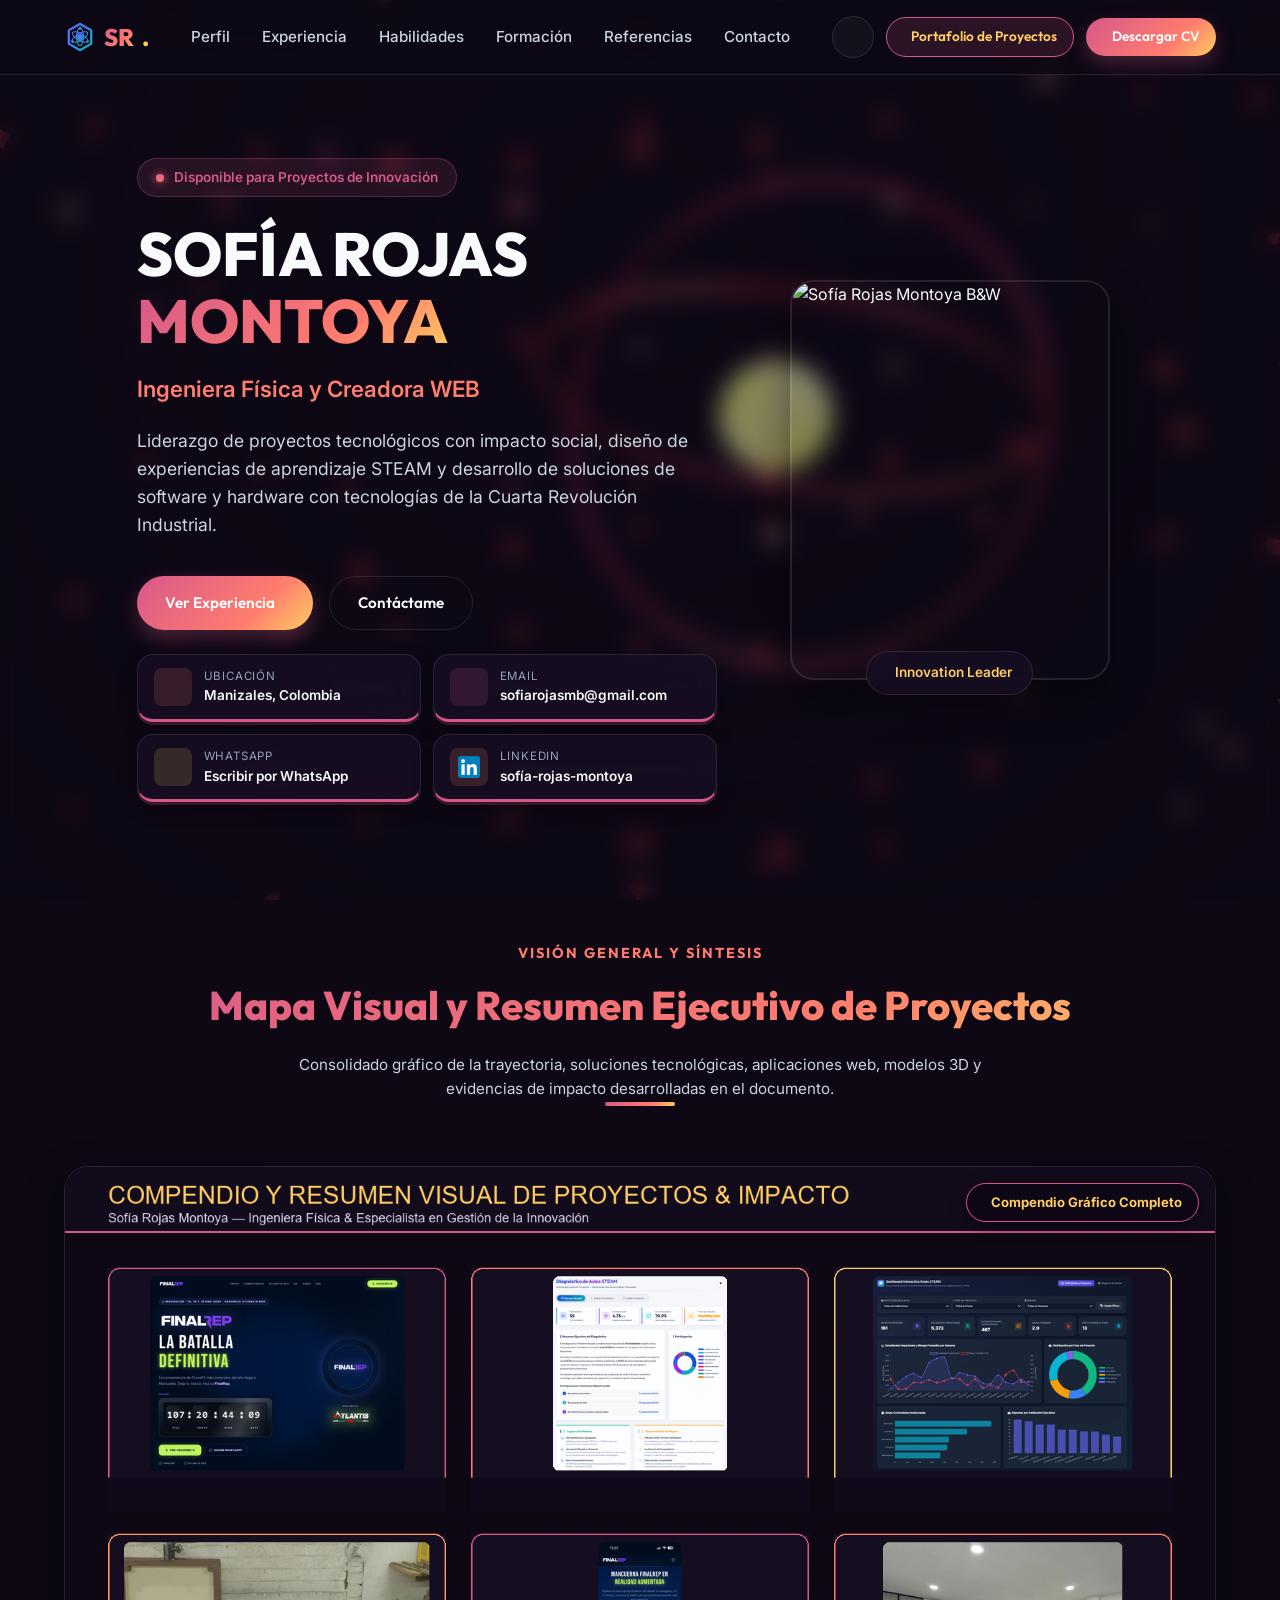
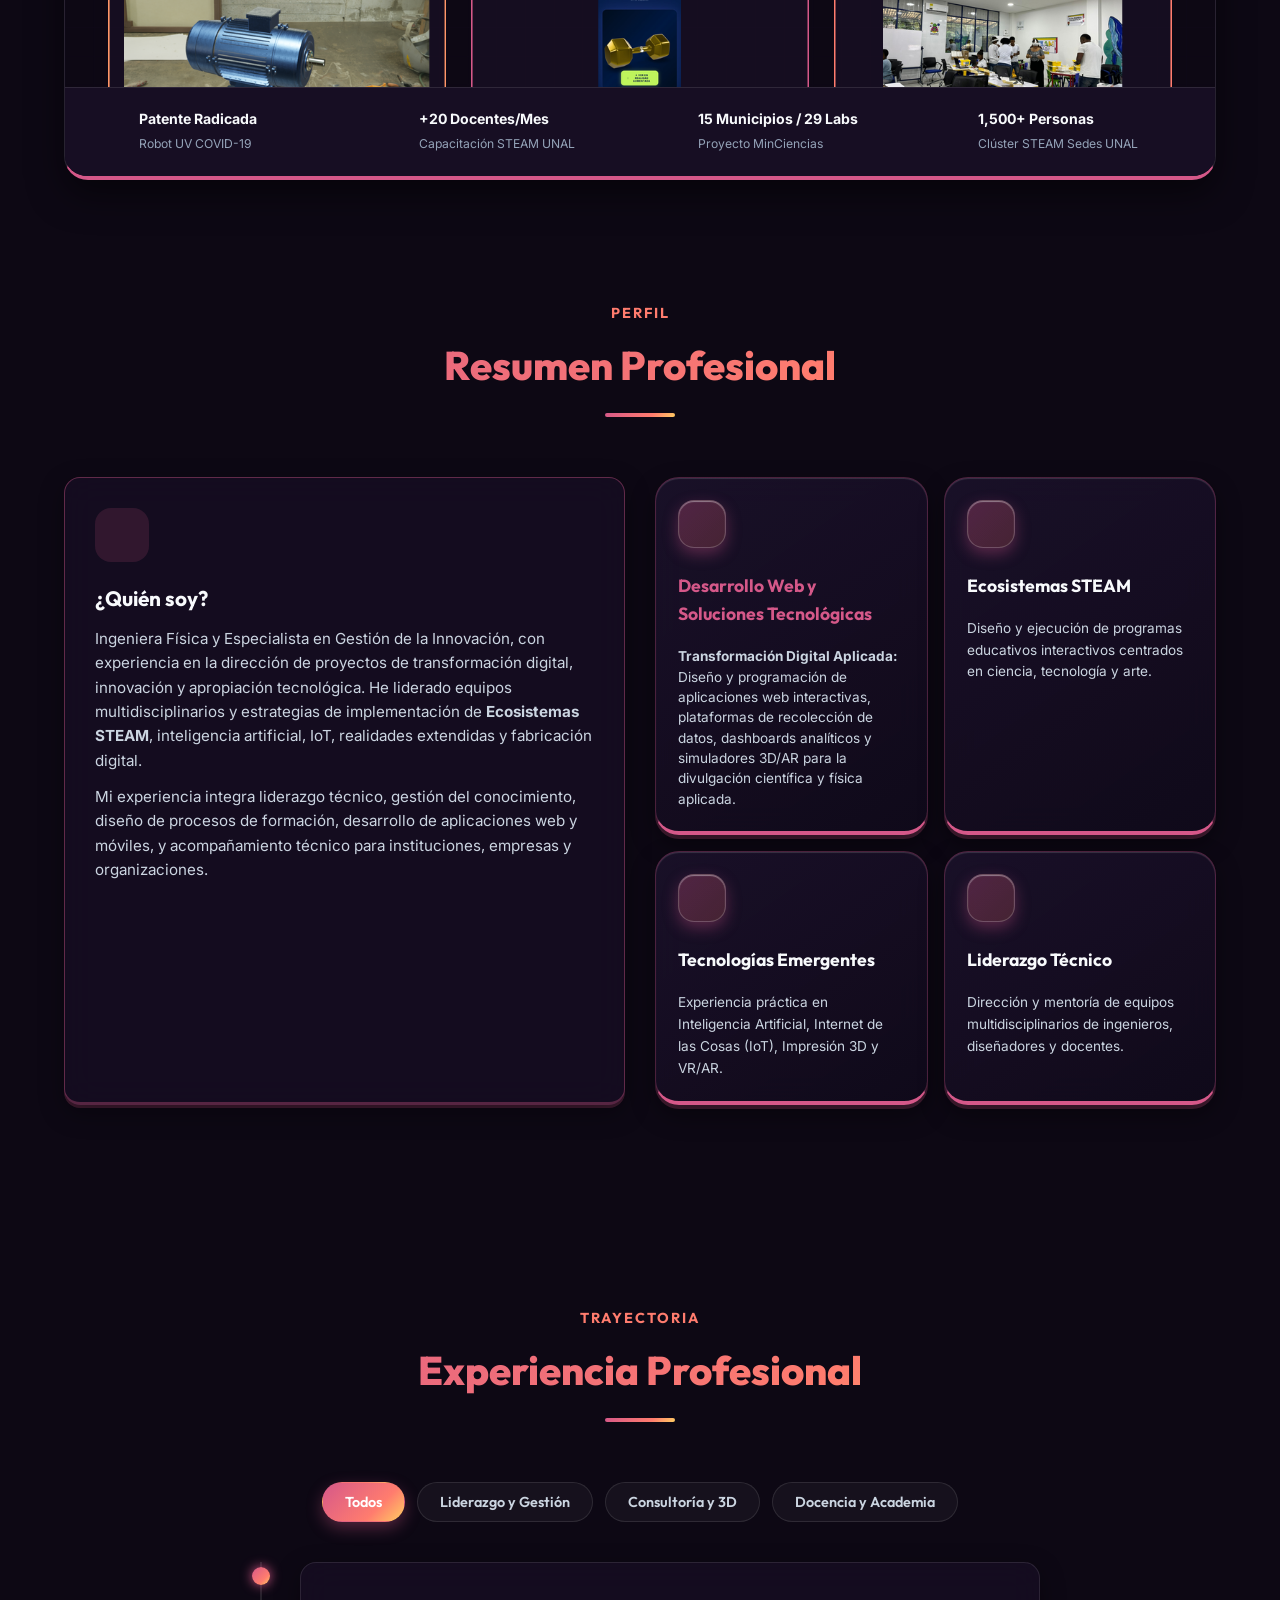
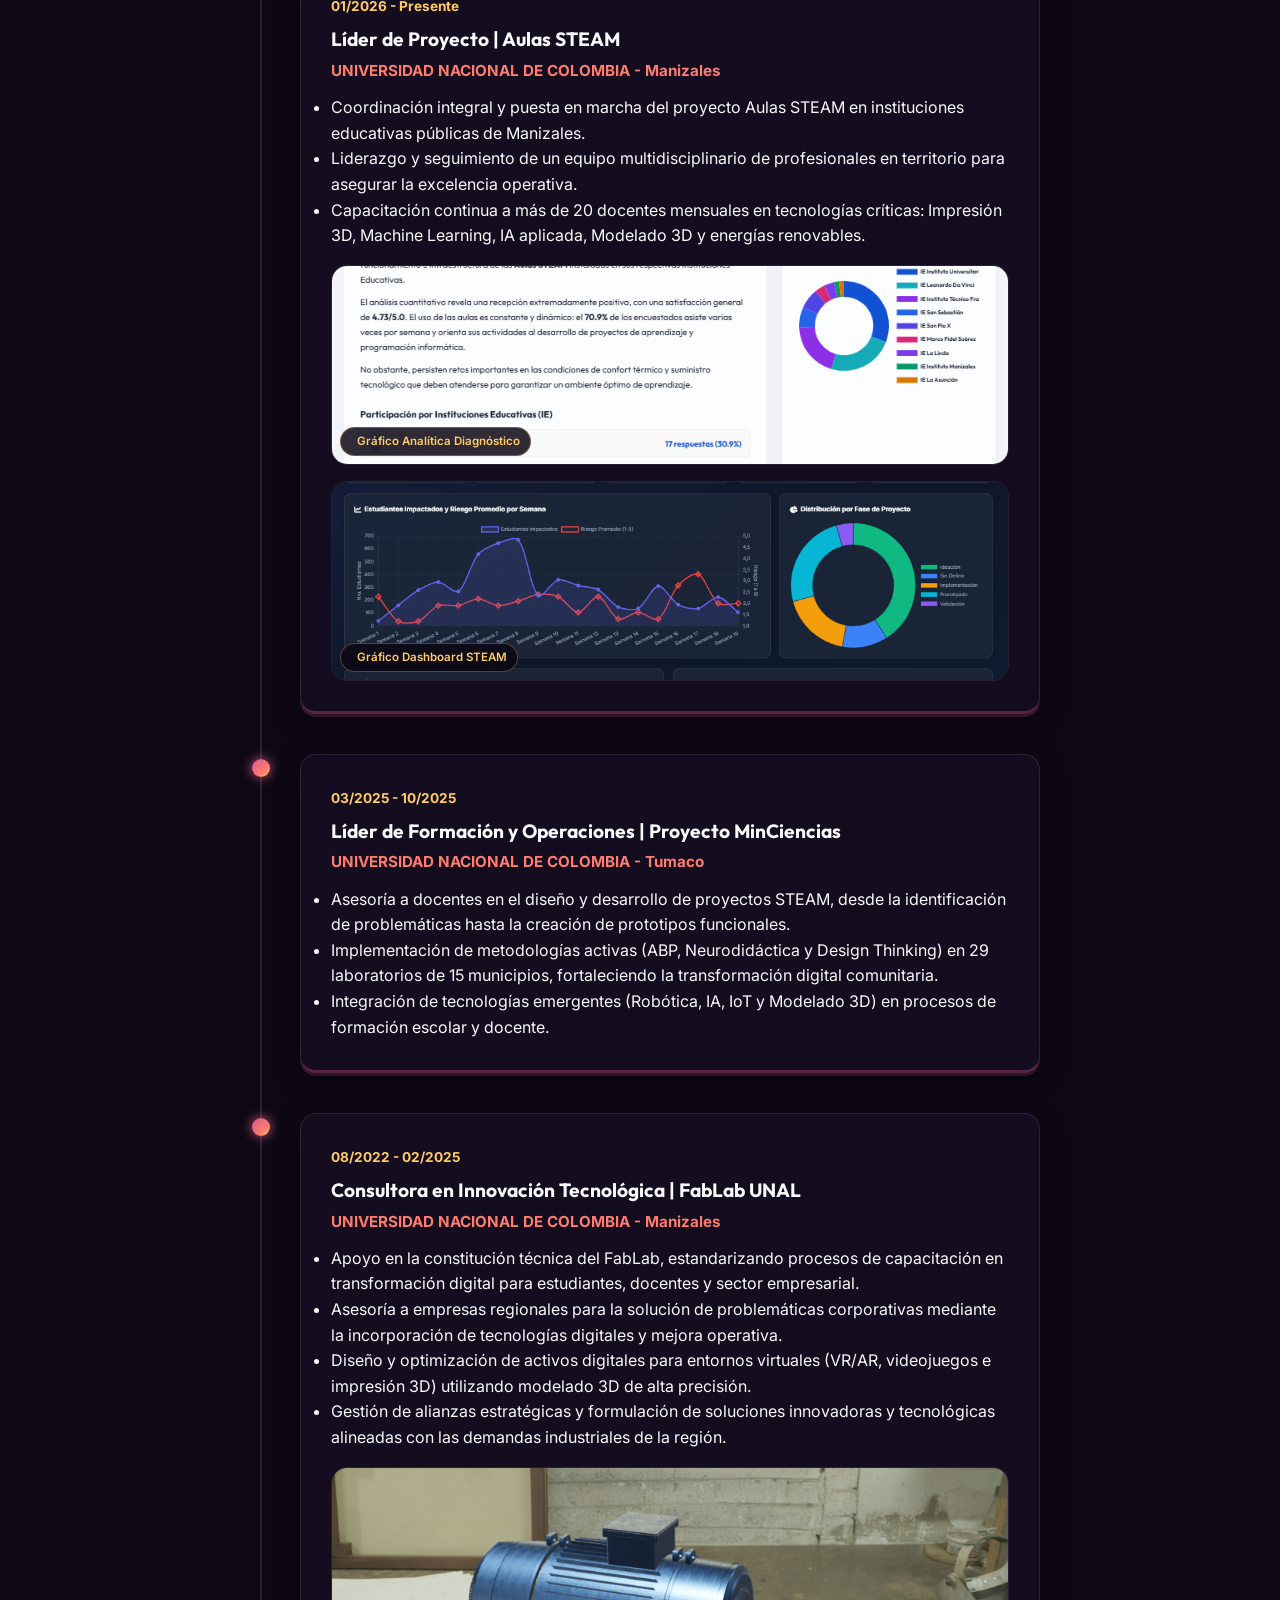
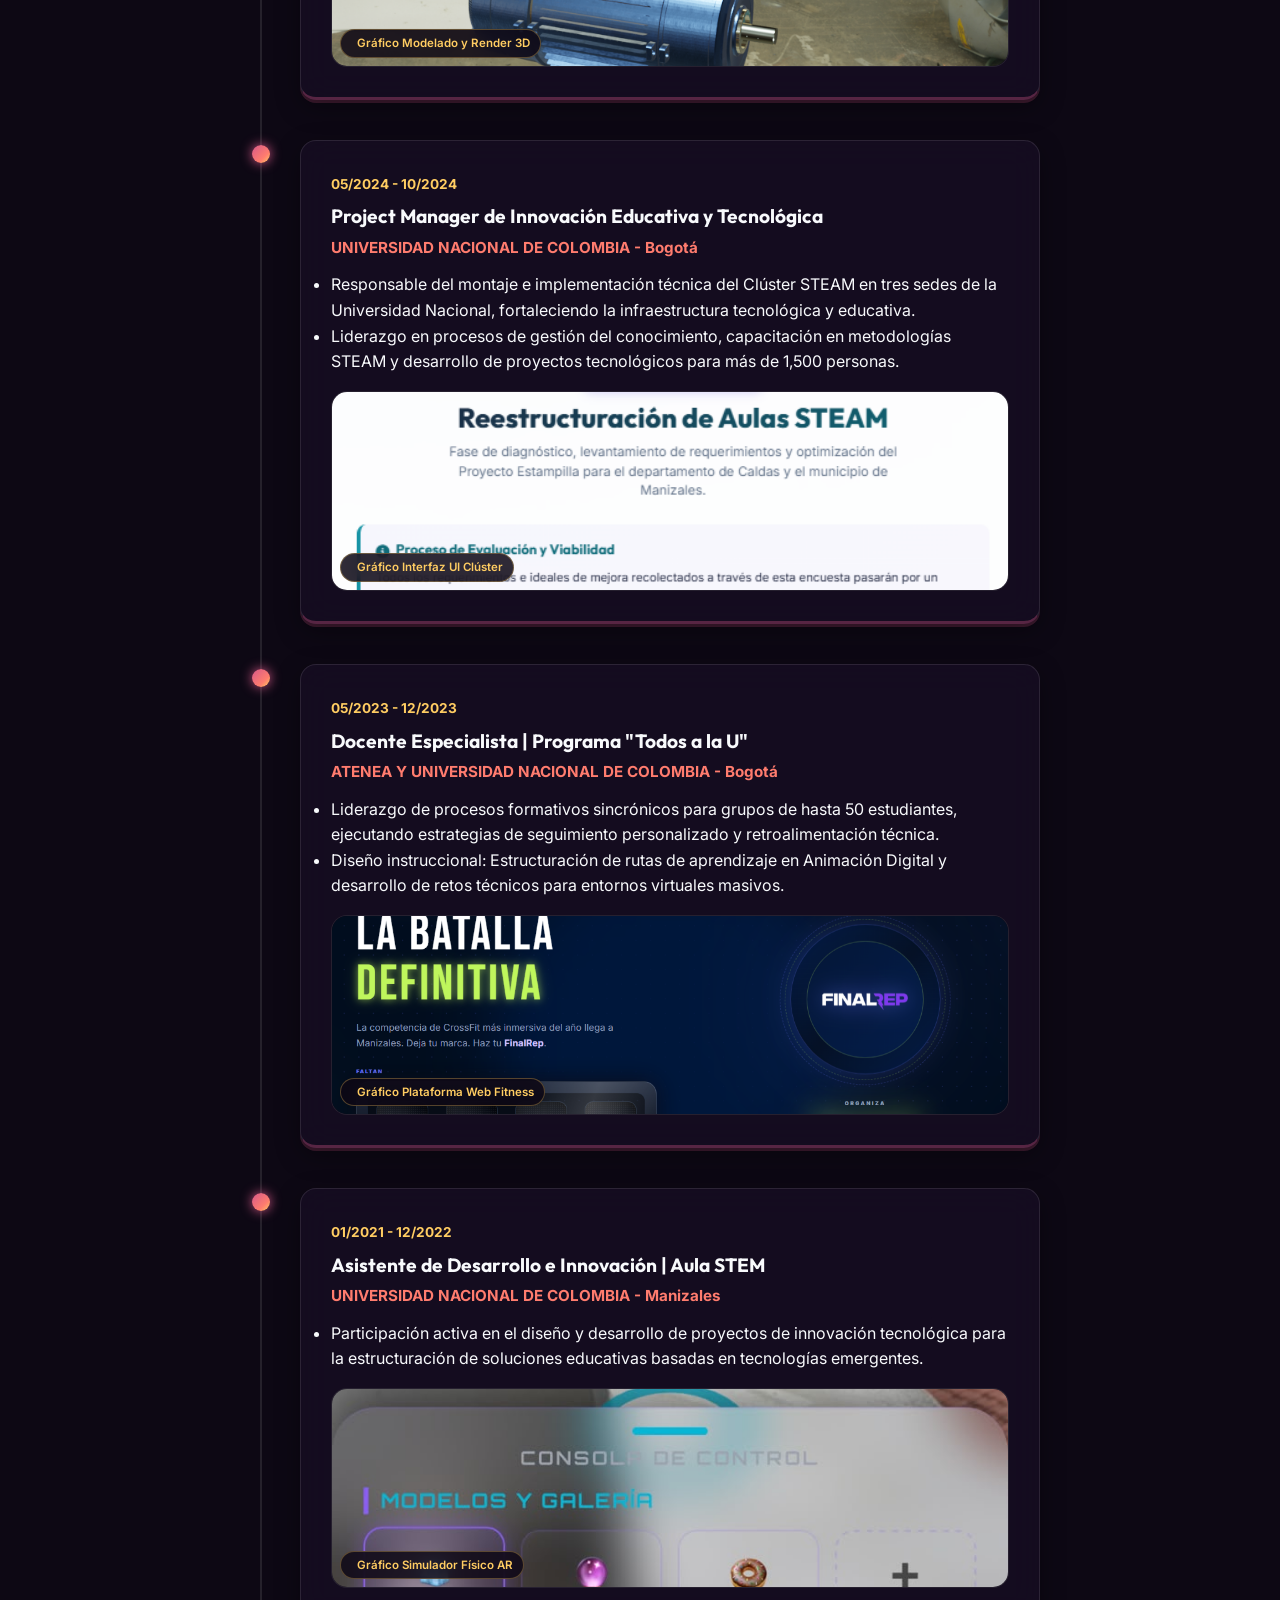
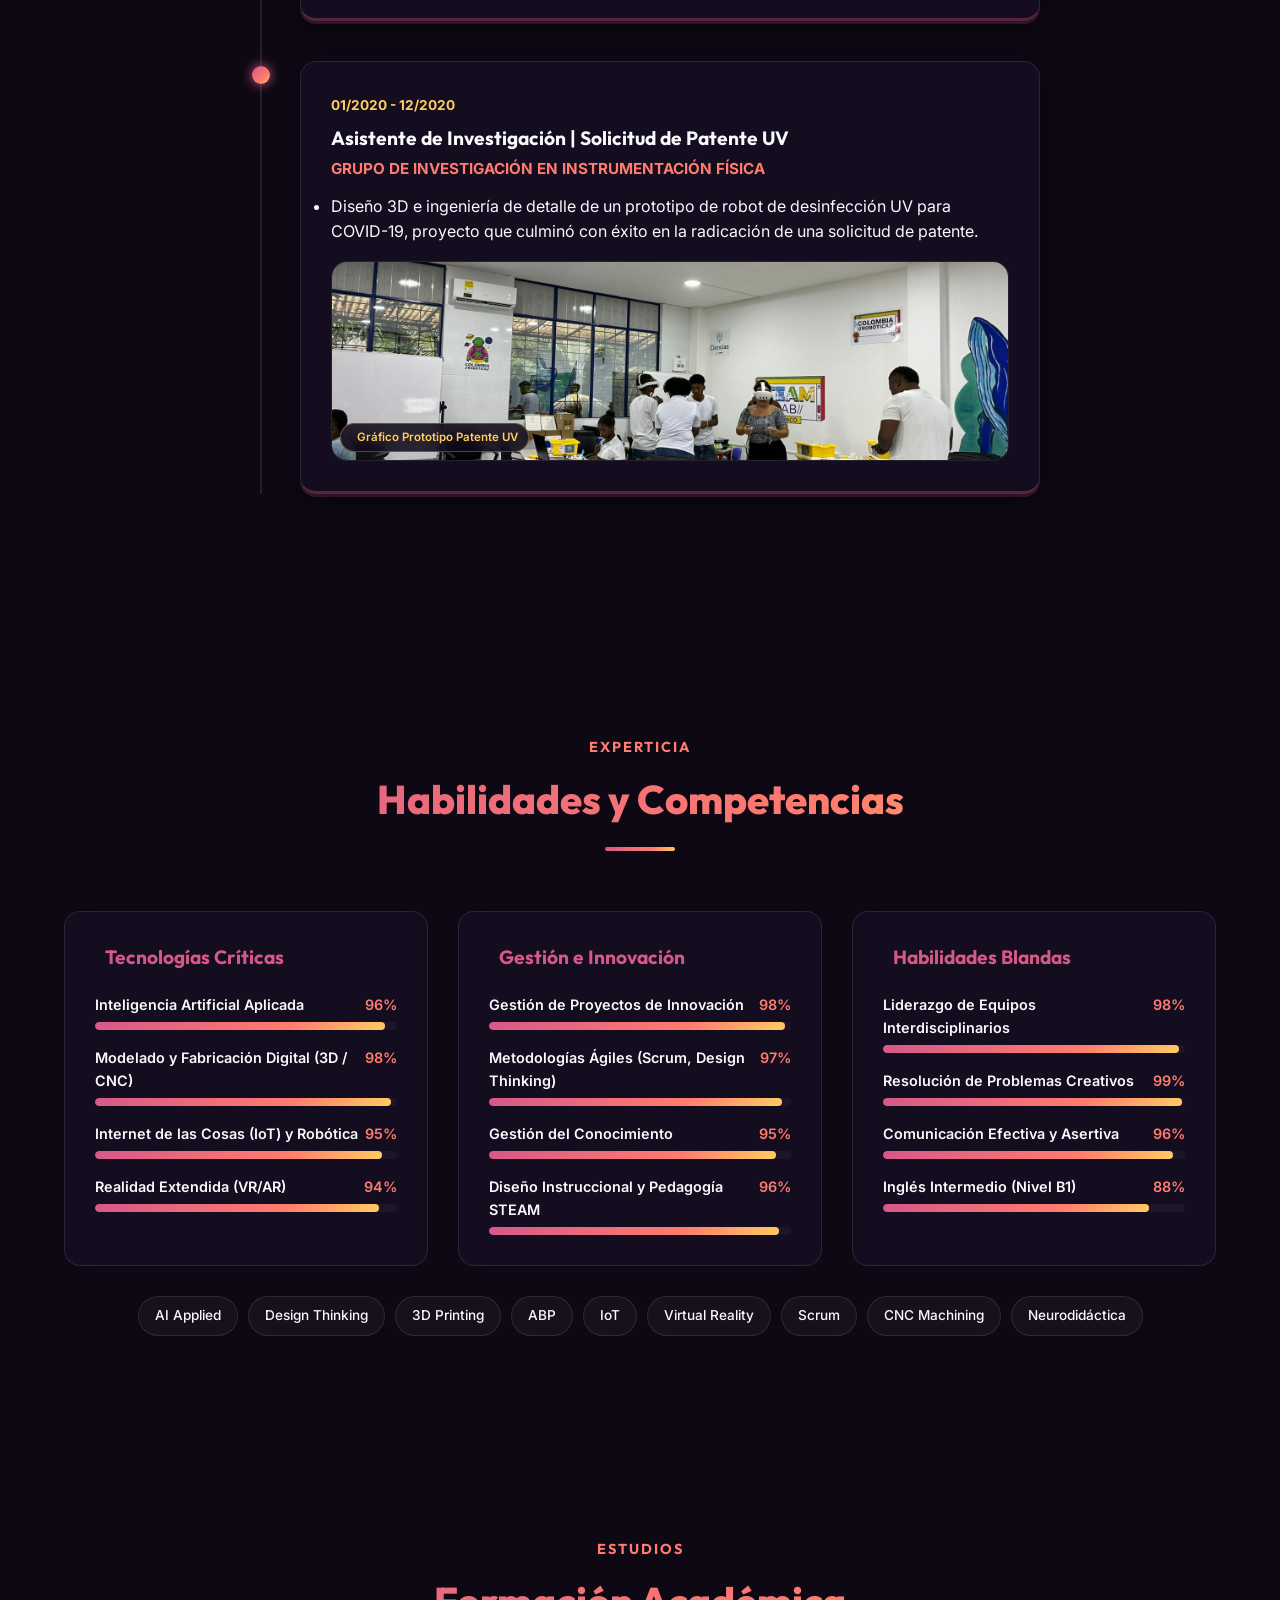
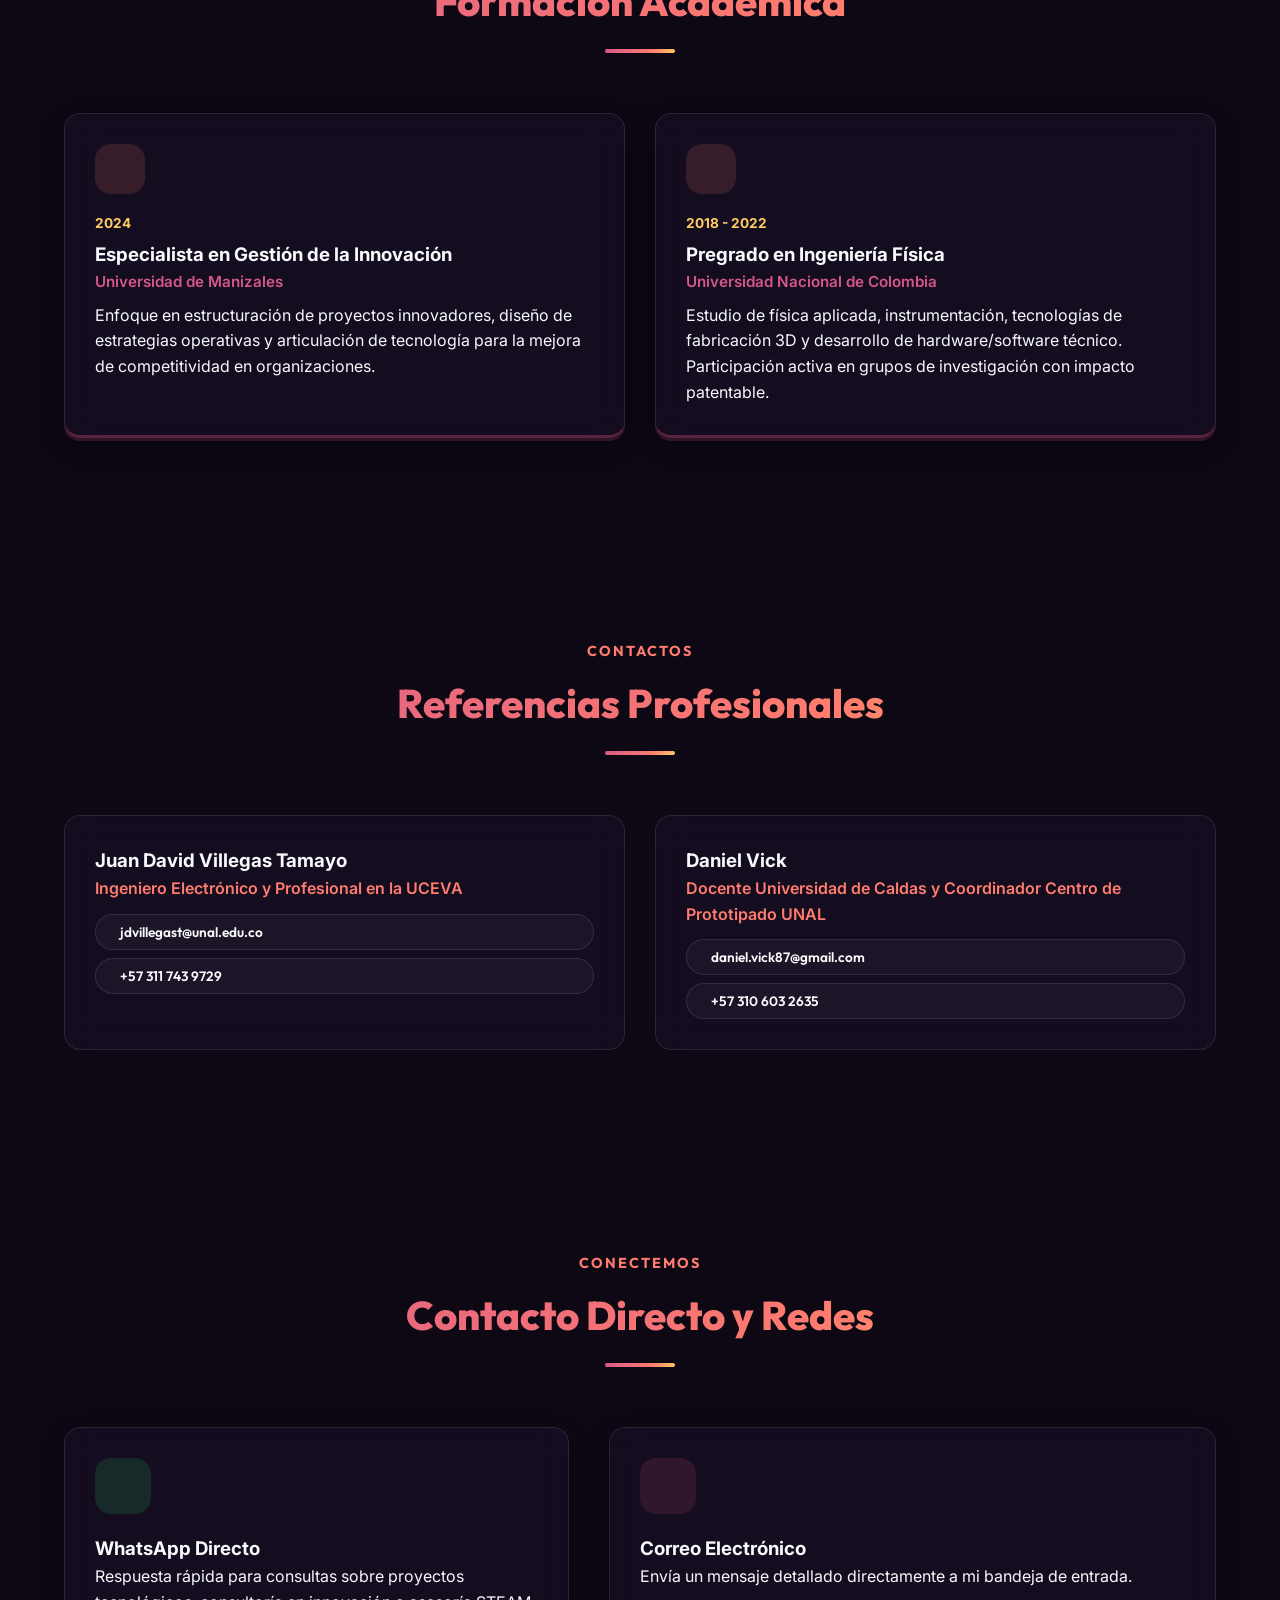
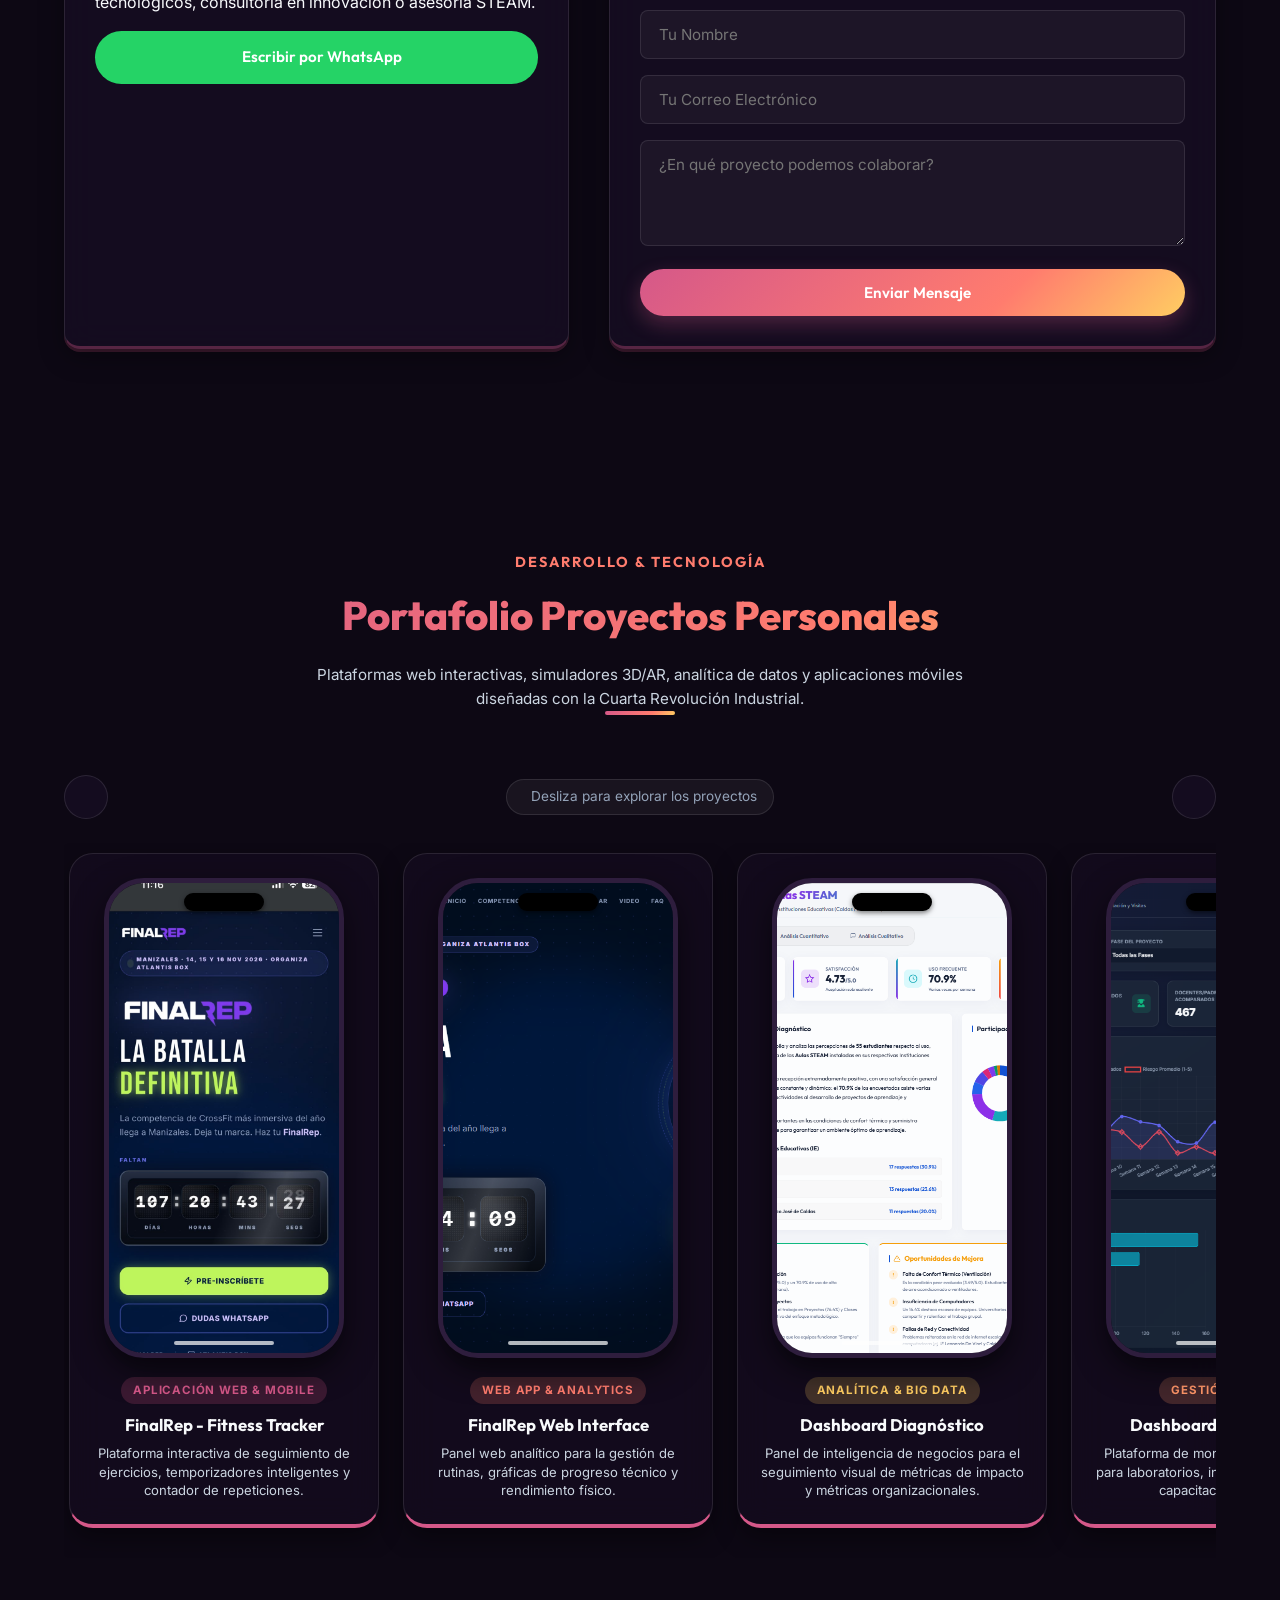
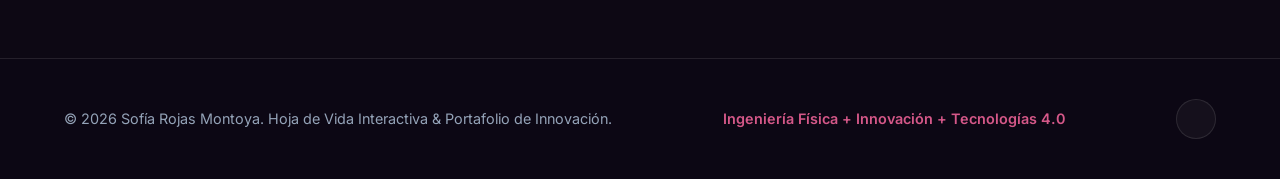
==== commit 51eeb820: "Add consolidated executive visual summary matrix banner and graphic previews for each timeline item" ====
--- a/index.html
+++ b/index.html
@@ -181,6 +181,64 @@
       </div>
     </section>
 
+    
+    <!-- Consolidated Executive Visual Summary Section (Consolidador de Gráficos) -->
+    <section id="resumen-visual" class="section-padding" style="padding-top: 40px; padding-bottom: 20px;">
+      <div class="container">
+        <div class="section-header text-center">
+          <span class="section-pretitle">Visión General y Síntesis</span>
+          <h2 class="section-title">Mapa Visual y Resumen Ejecutivo de Proyectos</h2>
+          <p style="color: var(--text-secondary); max-width: 700px; margin: 10px auto 0 auto; font-size: 0.95rem;">
+            Consolidado gráfico de la trayectoria, soluciones tecnológicas, aplicaciones web, modelos 3D y evidencias de impacto desarrolladas en el documento.
+          </p>
+          <div class="section-divider"></div>
+        </div>
+
+        <!-- Executive Summary Banner Card -->
+        <div class="card visual-summary-card">
+          <div class="summary-img-wrapper">
+            <img src="resumen_ejecutivo_visual.png" alt="Resumen Ejecutivo Visual - Sofía Rojas" class="summary-img" id="summary-main-img">
+            <div class="summary-overlay-badge">
+              <i data-lucide="layers"></i>
+              <span>Compendio Gráfico Completo</span>
+            </div>
+          </div>
+
+          <!-- Impact Metrics Strip -->
+          <div class="summary-metrics-strip">
+            <div class="metric-item">
+              <div class="metric-icon icon-rose"><i data-lucide="award"></i></div>
+              <div>
+                <strong>Patente Radicada</strong>
+                <span>Robot UV COVID-19</span>
+              </div>
+            </div>
+            <div class="metric-item">
+              <div class="metric-icon icon-gold"><i data-lucide="users"></i></div>
+              <div>
+                <strong>+20 Docentes/Mes</strong>
+                <span>Capacitación STEAM UNAL</span>
+              </div>
+            </div>
+            <div class="metric-item">
+              <div class="metric-icon icon-coral"><i data-lucide="map-pin"></i></div>
+              <div>
+                <strong>15 Municipios / 29 Labs</strong>
+                <span>Proyecto MinCiencias</span>
+              </div>
+            </div>
+            <div class="metric-item">
+              <div class="metric-icon icon-peach"><i data-lucide="cpu"></i></div>
+              <div>
+                <strong>1,500+ Personas</strong>
+                <span>Clúster STEAM Sedes UNAL</span>
+              </div>
+            </div>
+          </div>
+        </div>
+      </div>
+    </section>
+
     <!-- About / Summary Section -->
     <section id="about" class="section-padding">
       <div class="container">
@@ -274,6 +332,8 @@
                 <li>Liderazgo y seguimiento de un equipo multidisciplinario de profesionales en territorio para asegurar la excelencia operativa.</li>
                 <li>Capacitación continua a más de 20 docentes mensuales en tecnologías críticas: Impresión 3D, Machine Learning, IA aplicada, Modelado 3D y energías renovables.</li>
               </ul>
+              <div class="item-graphic-preview"><img src="Aplicaciones WEB/Dashbboard Diagnostico.png" alt="Diagnóstico Territorio Graphic Preview"><span class="graphic-label"><i data-lucide="bar-chart-3"></i> Gráfico Analítica Diagnóstico</span></div>
+              <div class="item-graphic-preview"><img src="Aplicaciones WEB/Dashboard Aulas.png" alt="Aulas STEAM Graphic Preview"><span class="graphic-label"><i data-lucide="image"></i> Gráfico Dashboard STEAM</span></div>
             </div>
           </div>
 
@@ -305,6 +365,7 @@
                 <li>Diseño y optimización de activos digitales para entornos virtuales (VR/AR, videojuegos e impresión 3D) utilizando modelado 3D de alta precisión.</li>
                 <li>Gestión de alianzas estratégicas y formulación de soluciones innovadoras y tecnológicas alineadas con las demandas industriales de la región.</li>
               </ul>
+              <div class="item-graphic-preview"><img src="Aplicaciones WEB/Motor Render.png" alt="Motor Render FabLab Graphic Preview"><span class="graphic-label"><i data-lucide="box"></i> Gráfico Modelado y Render 3D</span></div>
             </div>
           </div>
 
@@ -319,6 +380,7 @@
                 <li>Responsable del montaje e implementación técnica del Clúster STEAM en tres sedes de la Universidad Nacional, fortaleciendo la infraestructura tecnológica y educativa.</li>
                 <li>Liderazgo en procesos de gestión del conocimiento, capacitación en metodologías STEAM y desarrollo de proyectos tecnológicos para más de 1,500 personas.</li>
               </ul>
+              <div class="item-graphic-preview"><img src="Aplicaciones WEB/Formulario interactivo.png" alt="Formulario UI Clúster Graphic Preview"><span class="graphic-label"><i data-lucide="layout"></i> Gráfico Interfaz UI Clúster</span></div>
             </div>
           </div>
 
@@ -333,6 +395,7 @@
                 <li>Liderazgo de procesos formativos sincrónicos para grupos de hasta 50 estudiantes, ejecutando estrategias de seguimiento personalizado y retroalimentación técnica.</li>
                 <li>Diseño instruccional: Estructuración de rutas de aprendizaje en Animación Digital y desarrollo de retos técnicos para entornos virtuales masivos.</li>
               </ul>
+              <div class="item-graphic-preview"><img src="Aplicaciones WEB/FinalRep_1.png" alt="Plataforma Web FinalRep Graphic Preview"><span class="graphic-label"><i data-lucide="globe"></i> Gráfico Plataforma Web Fitness</span></div>
             </div>
           </div>
 
@@ -346,6 +409,7 @@
               <ul>
                 <li>Participación activa en el diseño y desarrollo de proyectos de innovación tecnológica para la estructuración de soluciones educativas basadas en tecnologías emergentes.</li>
               </ul>
+              <div class="item-graphic-preview"><img src="Aplicaciones WEB/Fisicas AR.jpeg" alt="Simulador AR Graphic Preview"><span class="graphic-label"><i data-lucide="sparkles"></i> Gráfico Simulador Físico AR</span></div>
             </div>
           </div>
 
@@ -359,6 +423,7 @@
               <ul>
                 <li>Diseño 3D e ingeniería de detalle de un prototipo de robot de desinfección UV para COVID-19, proyecto que culminó con éxito en la radicación de una solicitud de patente.</li>
               </ul>
+              <div class="item-graphic-preview"><img src="Evidencia3.jpg" alt="Prototipo Patente UV Graphic Preview"><span class="graphic-label"><i data-lucide="shield-check"></i> Gráfico Prototipo Patente UV</span></div>
             </div>
           </div>
         </div>
--- a/style2.css
+++ b/style2.css
@@ -2156,3 +2156,133 @@
     border-radius: 34px;
   }
 }
+
+
+/* ==========================================================================
+   EXECUTIVE VISUAL SUMMARY & ITEM GRAPHIC PREVIEWS
+   ========================================================================== */
+
+.visual-summary-card {
+  padding: 0;
+  overflow: hidden;
+  border-radius: var(--border-radius-lg);
+  border: 1px solid var(--border-color);
+  border-bottom: 4px solid var(--rose-magenta);
+  background: rgba(18, 11, 28, 0.85);
+  backdrop-filter: blur(20px);
+  box-shadow: 0 14px 35px rgba(0, 0, 0, 0.5);
+  margin-top: 20px;
+}
+
+.summary-img-wrapper {
+  position: relative;
+  width: 100%;
+  max-height: 520px;
+  overflow: hidden;
+  background: #08040d;
+}
+
+.summary-img {
+  width: 100%;
+  height: 100%;
+  object-fit: cover;
+  transition: transform 0.6s ease;
+}
+
+.visual-summary-card:hover .summary-img {
+  transform: scale(1.03);
+}
+
+.summary-overlay-badge {
+  position: absolute;
+  top: 16px;
+  right: 16px;
+  background: rgba(13, 8, 20, 0.85);
+  backdrop-filter: blur(12px);
+  border: 1px solid var(--rose-magenta);
+  padding: 8px 16px;
+  border-radius: var(--border-radius-full);
+  display: flex;
+  align-items: center;
+  gap: 8px;
+  font-size: 0.82rem;
+  font-weight: 700;
+  color: var(--warm-gold);
+  box-shadow: 0 4px 15px rgba(0, 0, 0, 0.5);
+}
+
+.summary-metrics-strip {
+  display: grid;
+  grid-template-columns: repeat(auto-fit, minmax(220px, 1fr));
+  gap: 16px;
+  padding: 20px 24px;
+  background: rgba(24, 15, 36, 0.95);
+  border-top: 1px solid var(--border-color);
+}
+
+.metric-item {
+  display: flex;
+  align-items: center;
+  gap: 12px;
+}
+
+.metric-icon {
+  width: 38px;
+  height: 38px;
+  border-radius: var(--border-radius-sm);
+  display: flex;
+  align-items: center;
+  justify-content: center;
+  flex-shrink: 0;
+  font-size: 1.1rem;
+}
+
+.metric-item strong {
+  display: block;
+  font-size: 0.88rem;
+  color: var(--text-primary);
+}
+
+.metric-item span {
+  font-size: 0.76rem;
+  color: var(--text-muted);
+}
+
+/* Timeline Card Graphic Preview */
+.item-graphic-preview {
+  margin-top: 16px;
+  border-radius: var(--border-radius-md);
+  overflow: hidden;
+  border: 1px solid var(--border-color);
+  background: rgba(12, 7, 20, 0.7);
+  position: relative;
+  max-height: 200px;
+}
+
+.item-graphic-preview img {
+  width: 100%;
+  height: 200px;
+  object-fit: cover;
+  transition: transform 0.5s ease;
+}
+
+.timeline-card:hover .item-graphic-preview img {
+  transform: scale(1.05);
+}
+
+.graphic-label {
+  position: absolute;
+  bottom: 8px;
+  left: 8px;
+  background: rgba(13, 8, 20, 0.85);
+  backdrop-filter: blur(8px);
+  padding: 4px 10px;
+  border-radius: var(--border-radius-full);
+  font-size: 0.72rem;
+  font-weight: 600;
+  color: var(--warm-gold);
+  border: 1px solid rgba(255, 205, 98, 0.3);
+  display: flex;
+  align-items: center;
+  gap: 6px;
+}
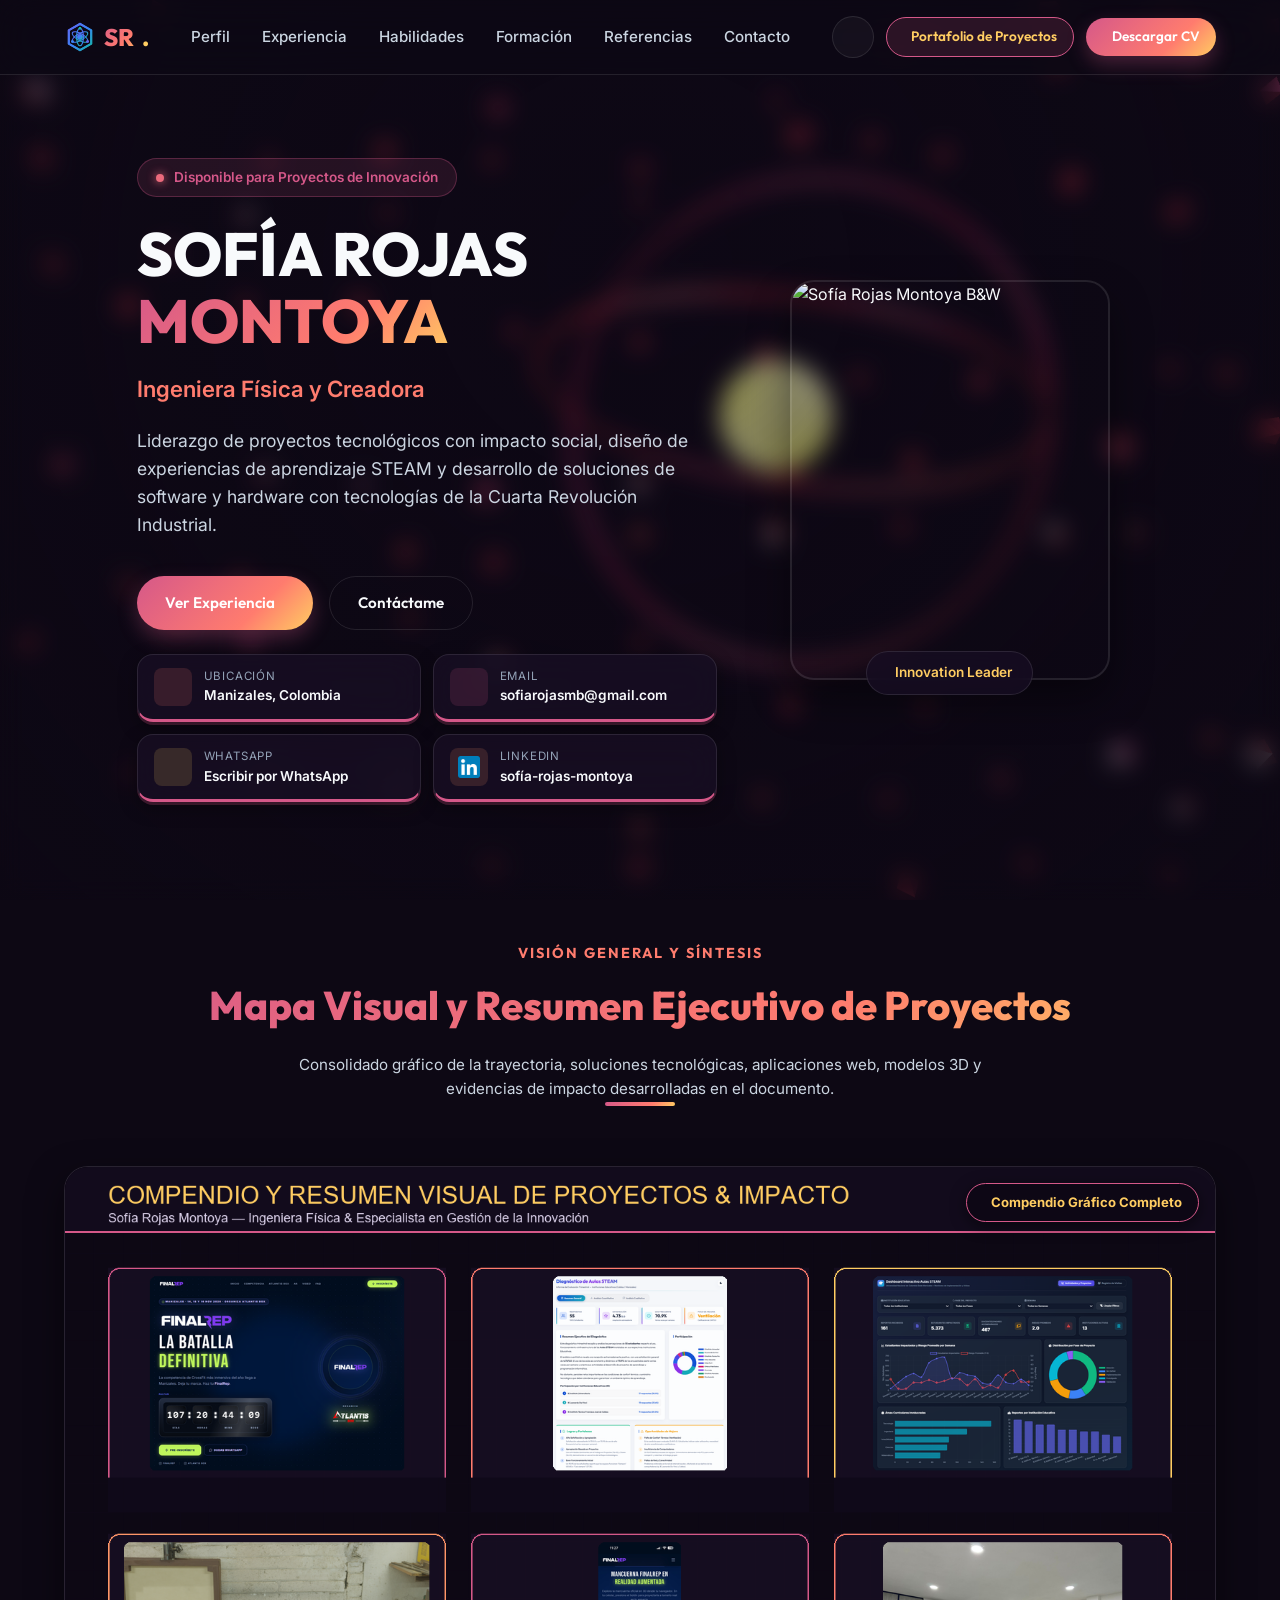
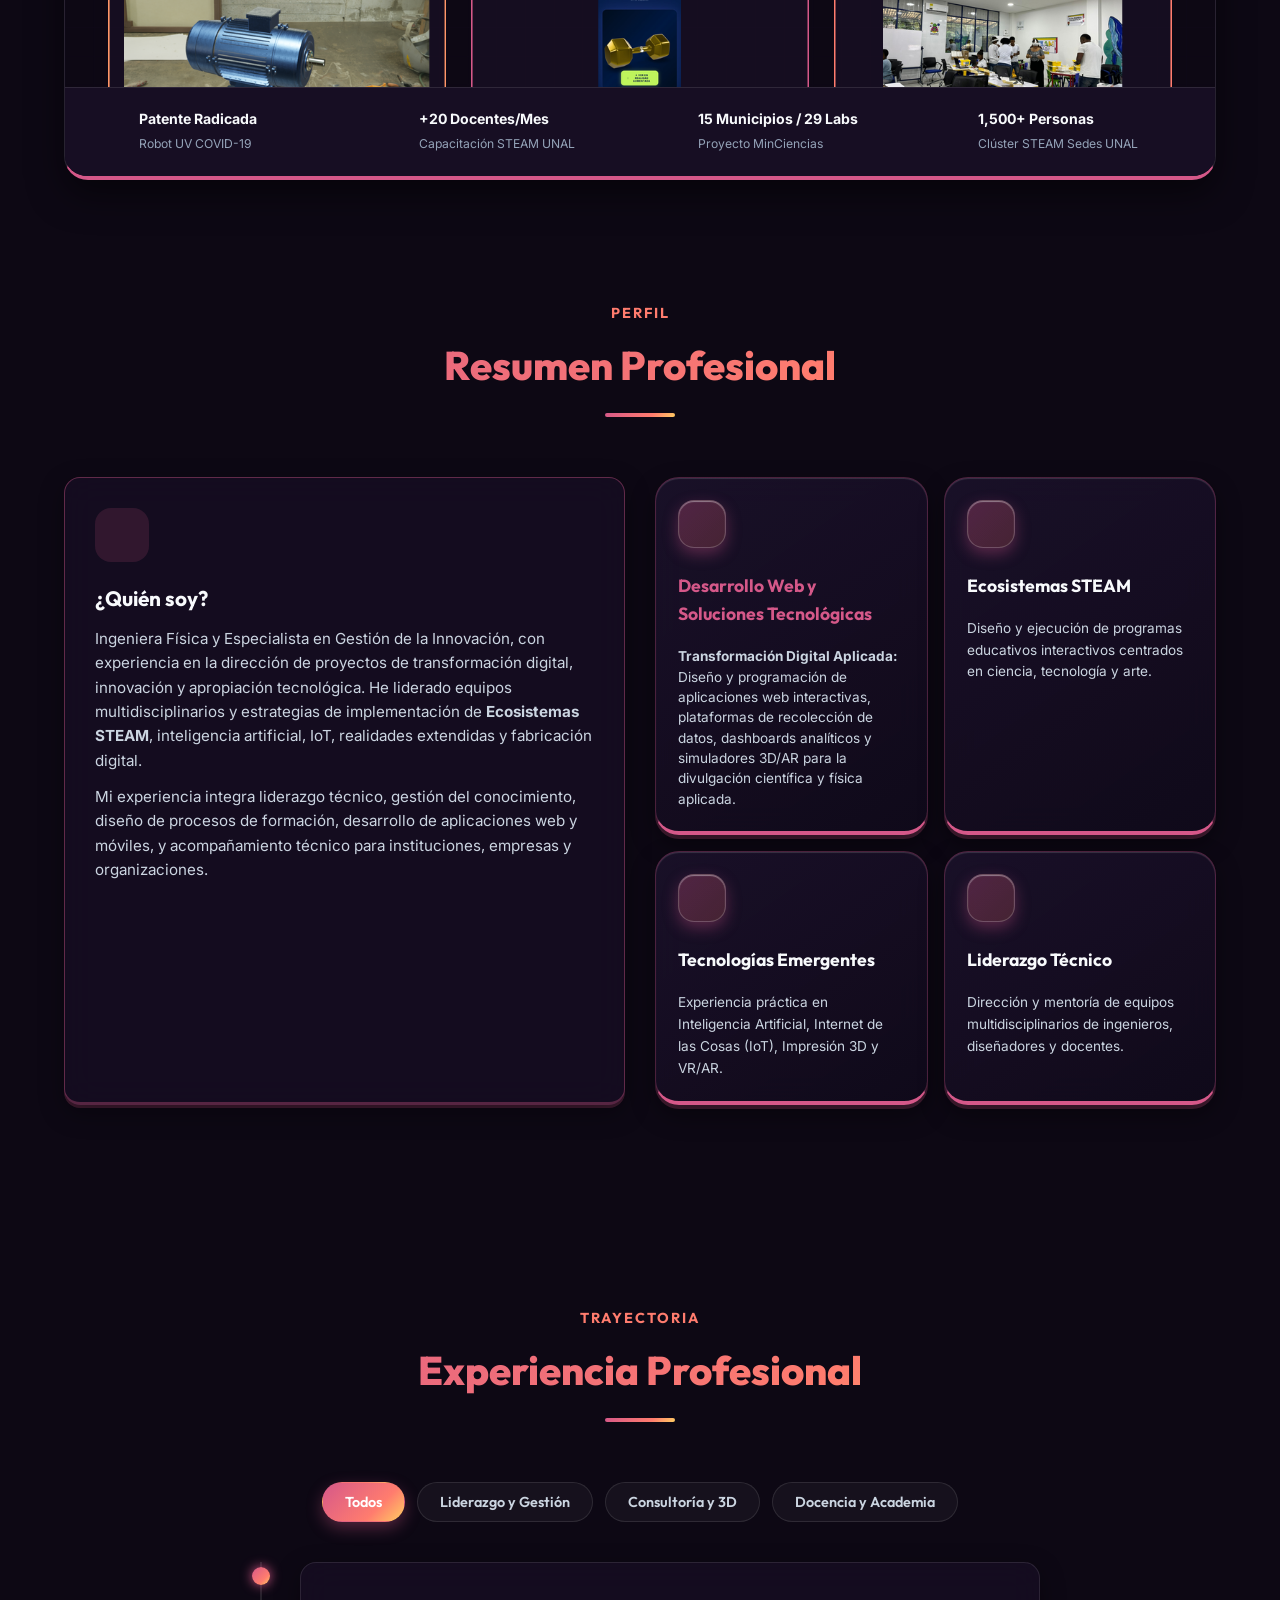
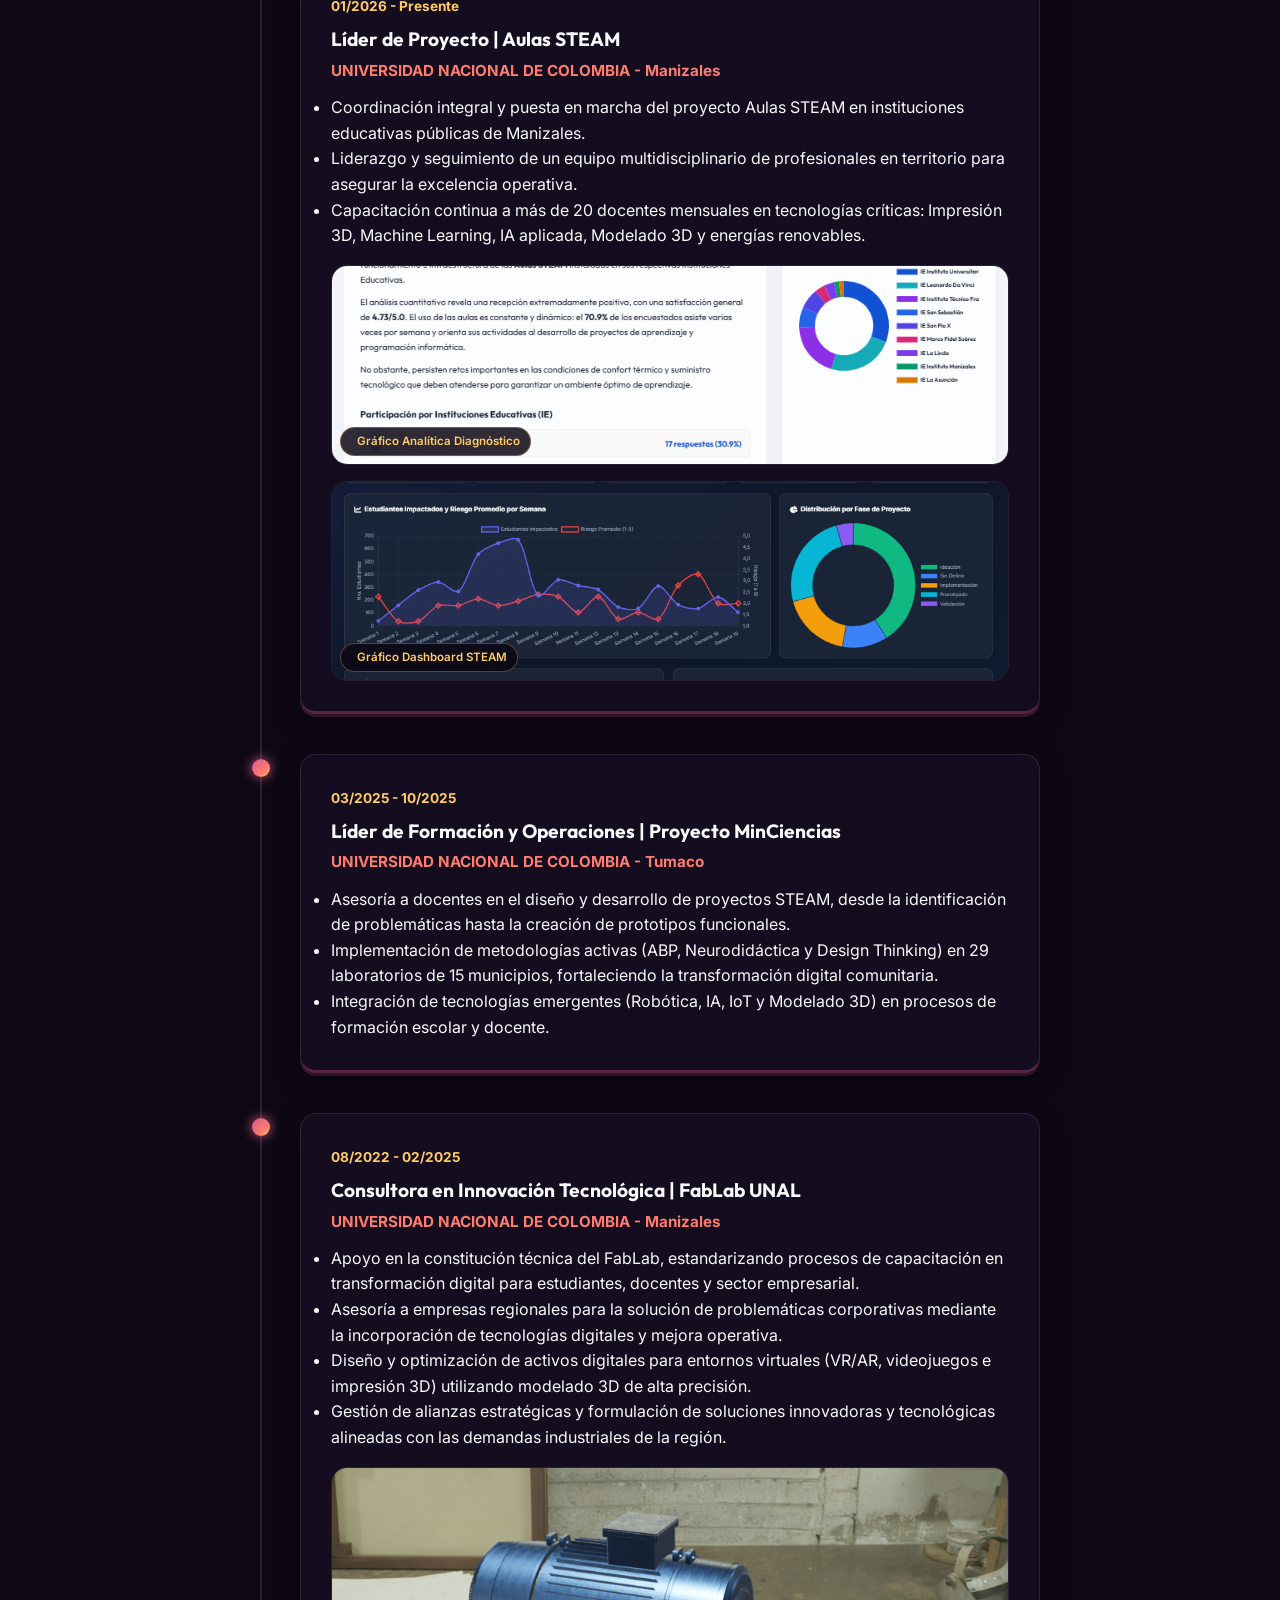
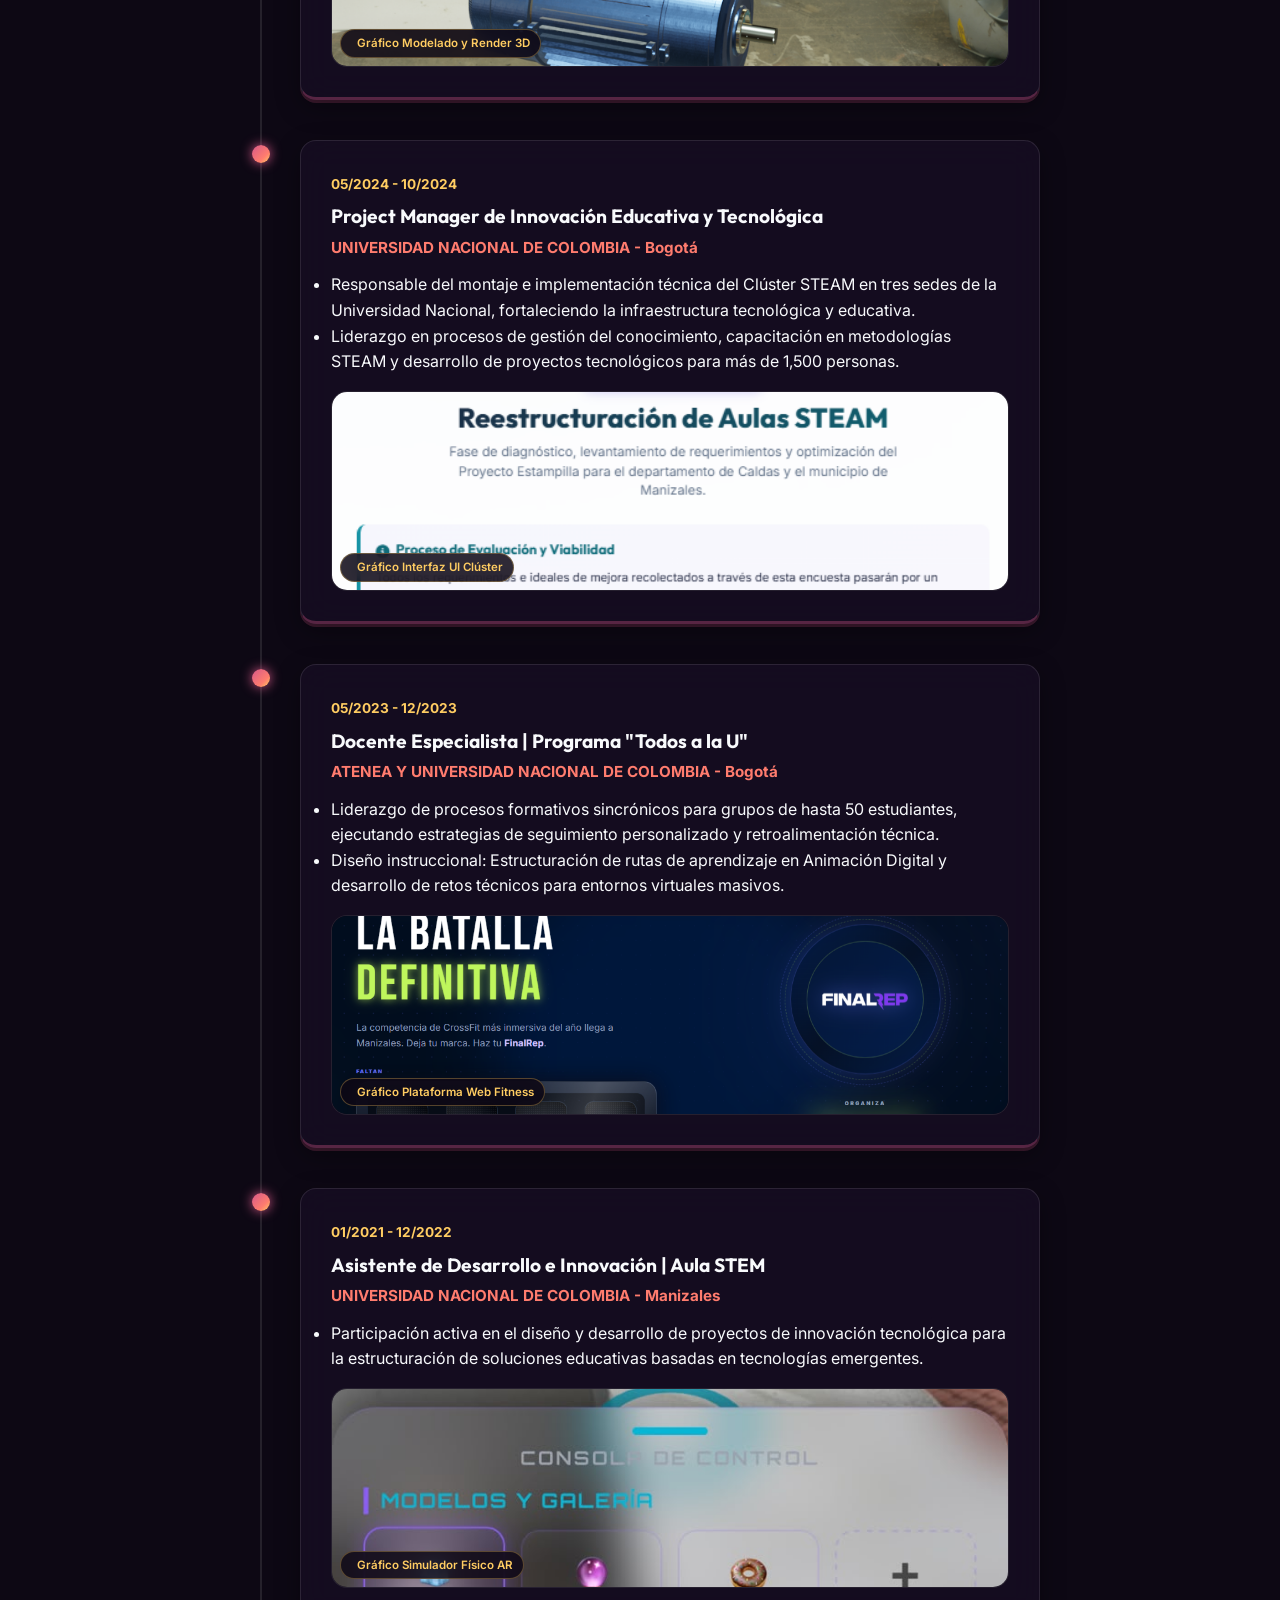
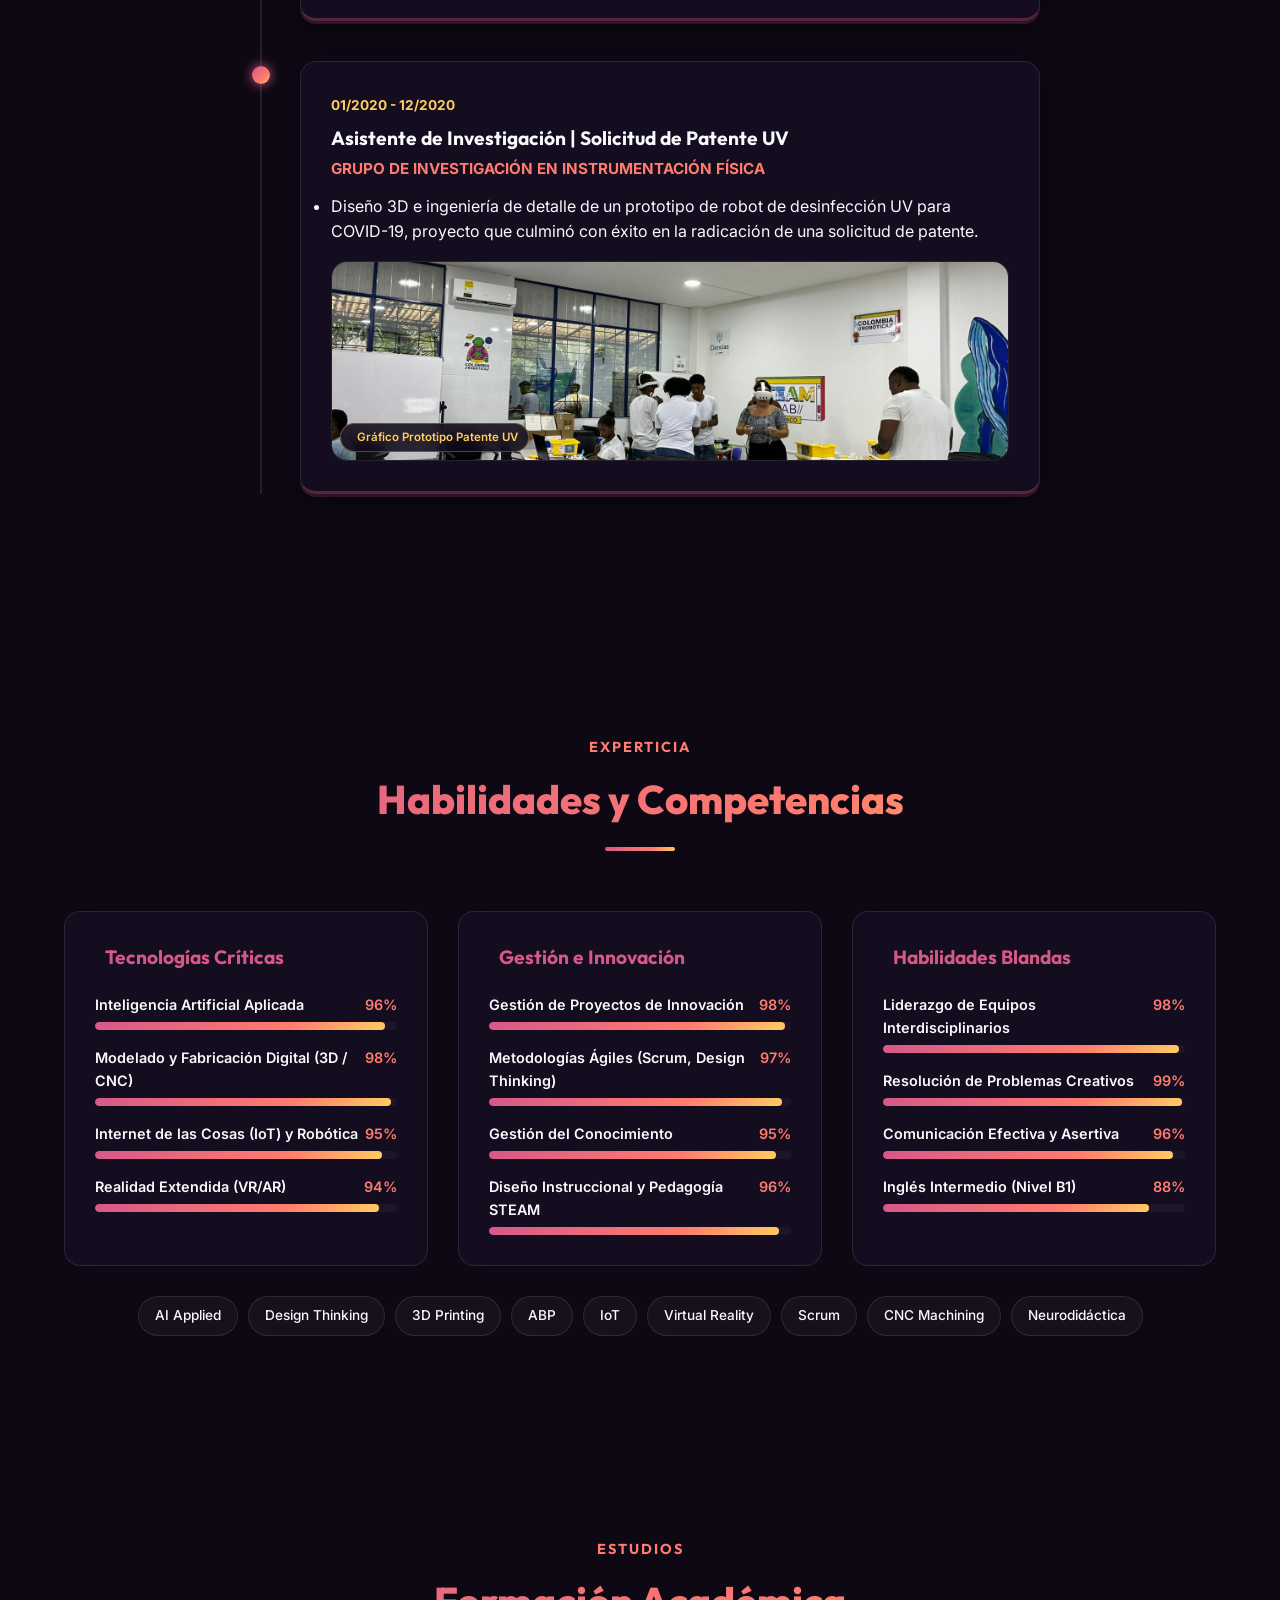
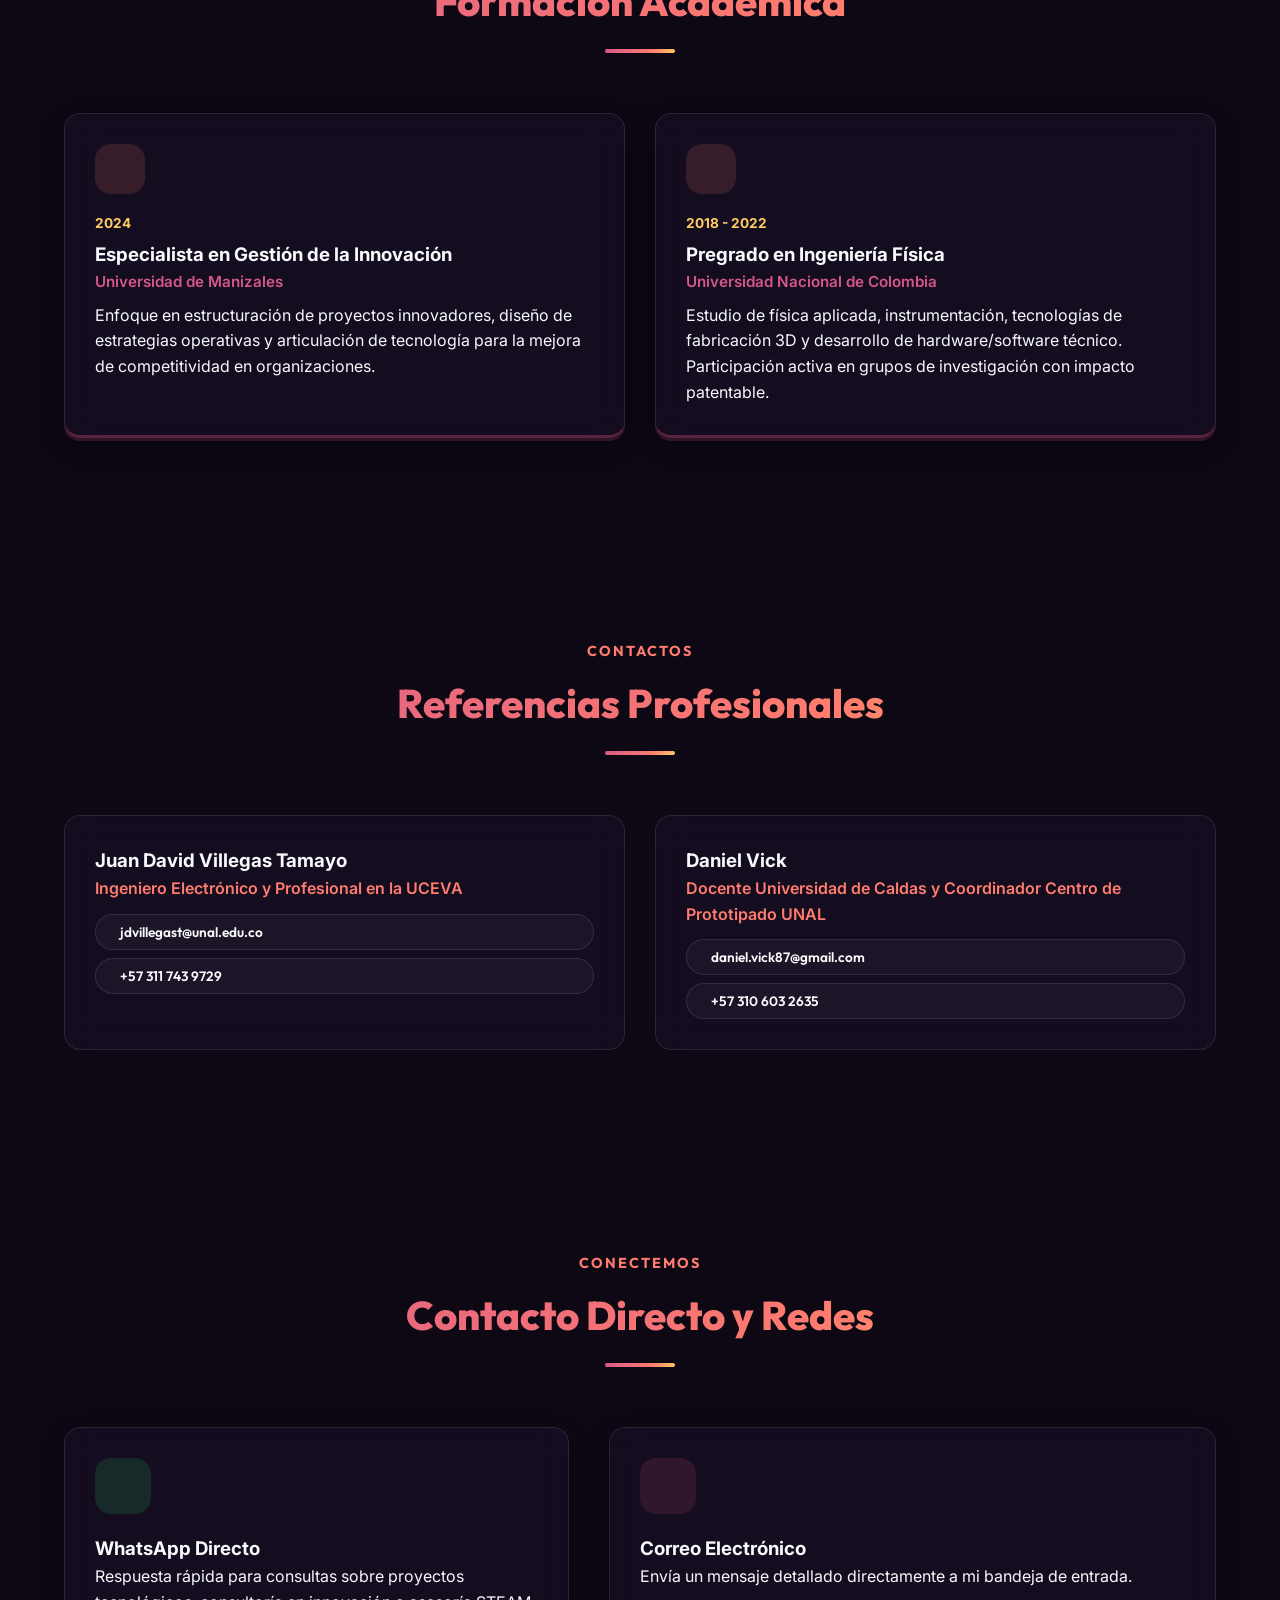
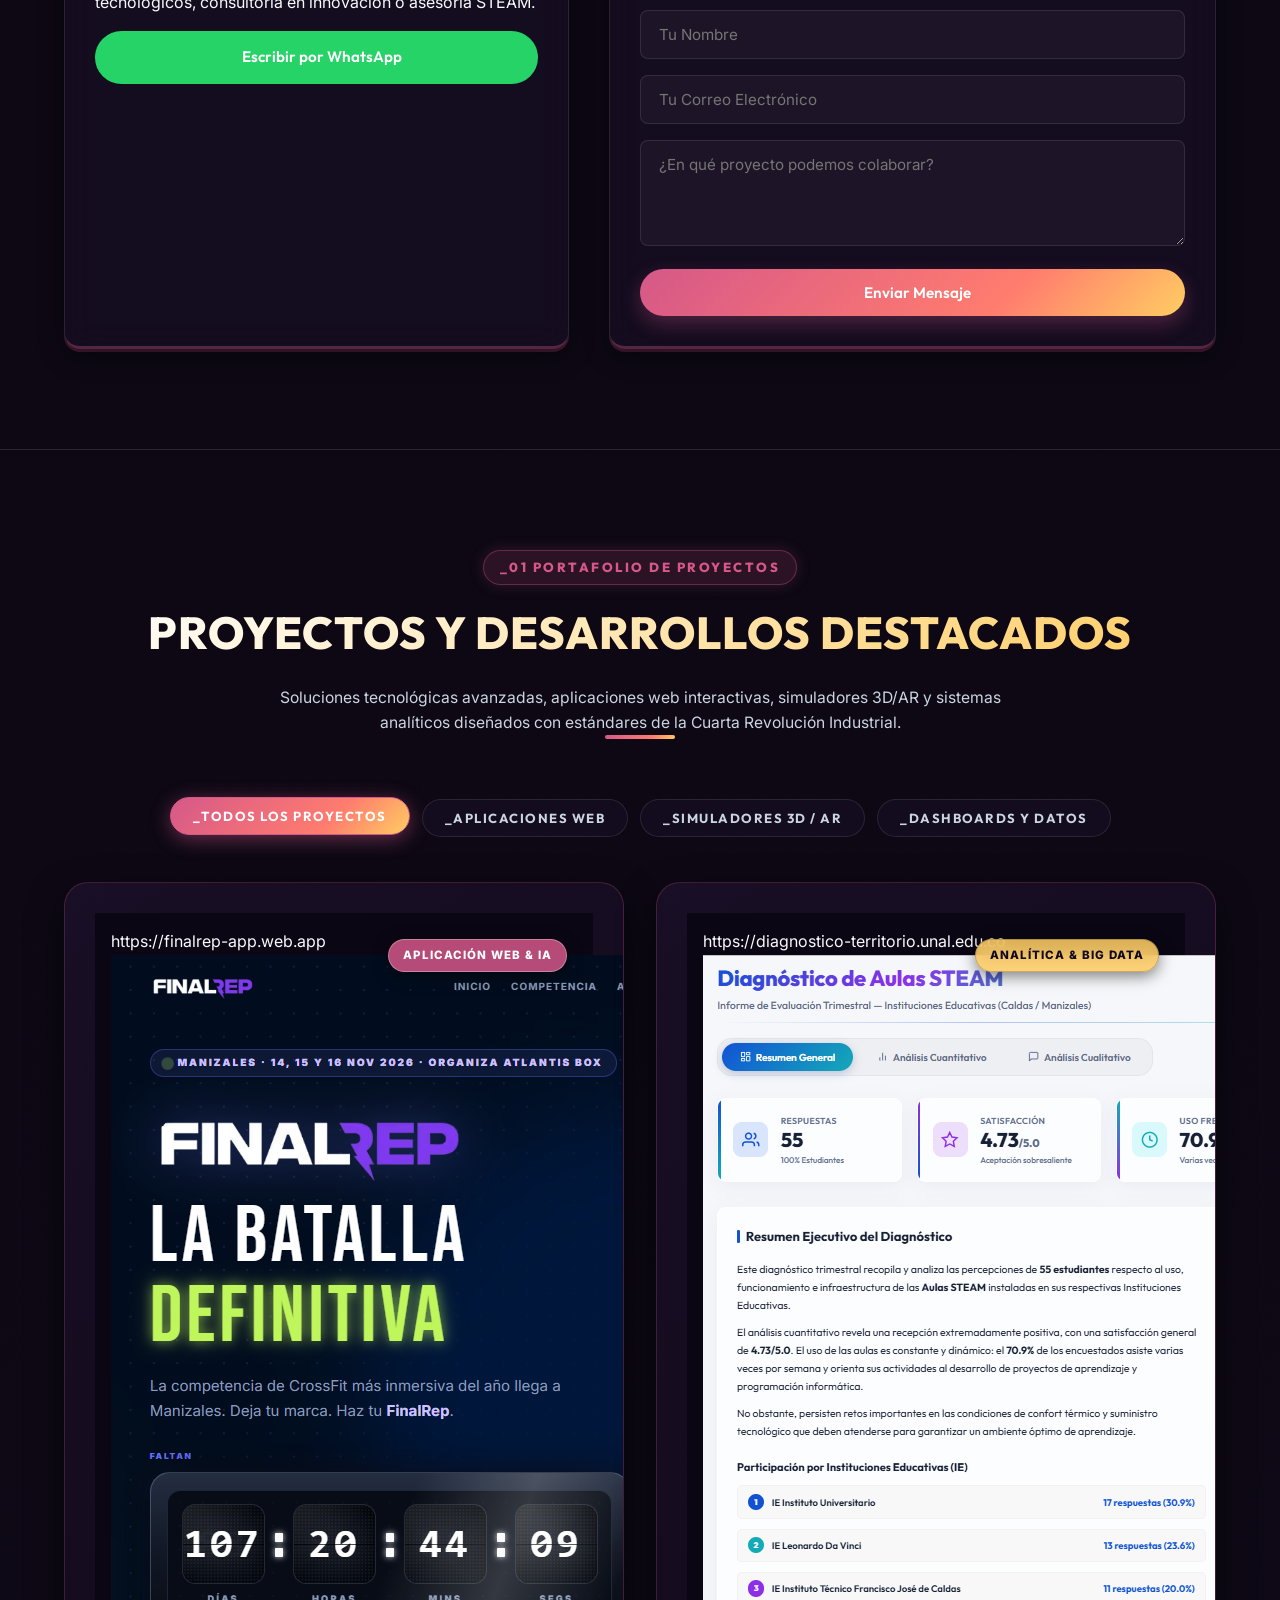
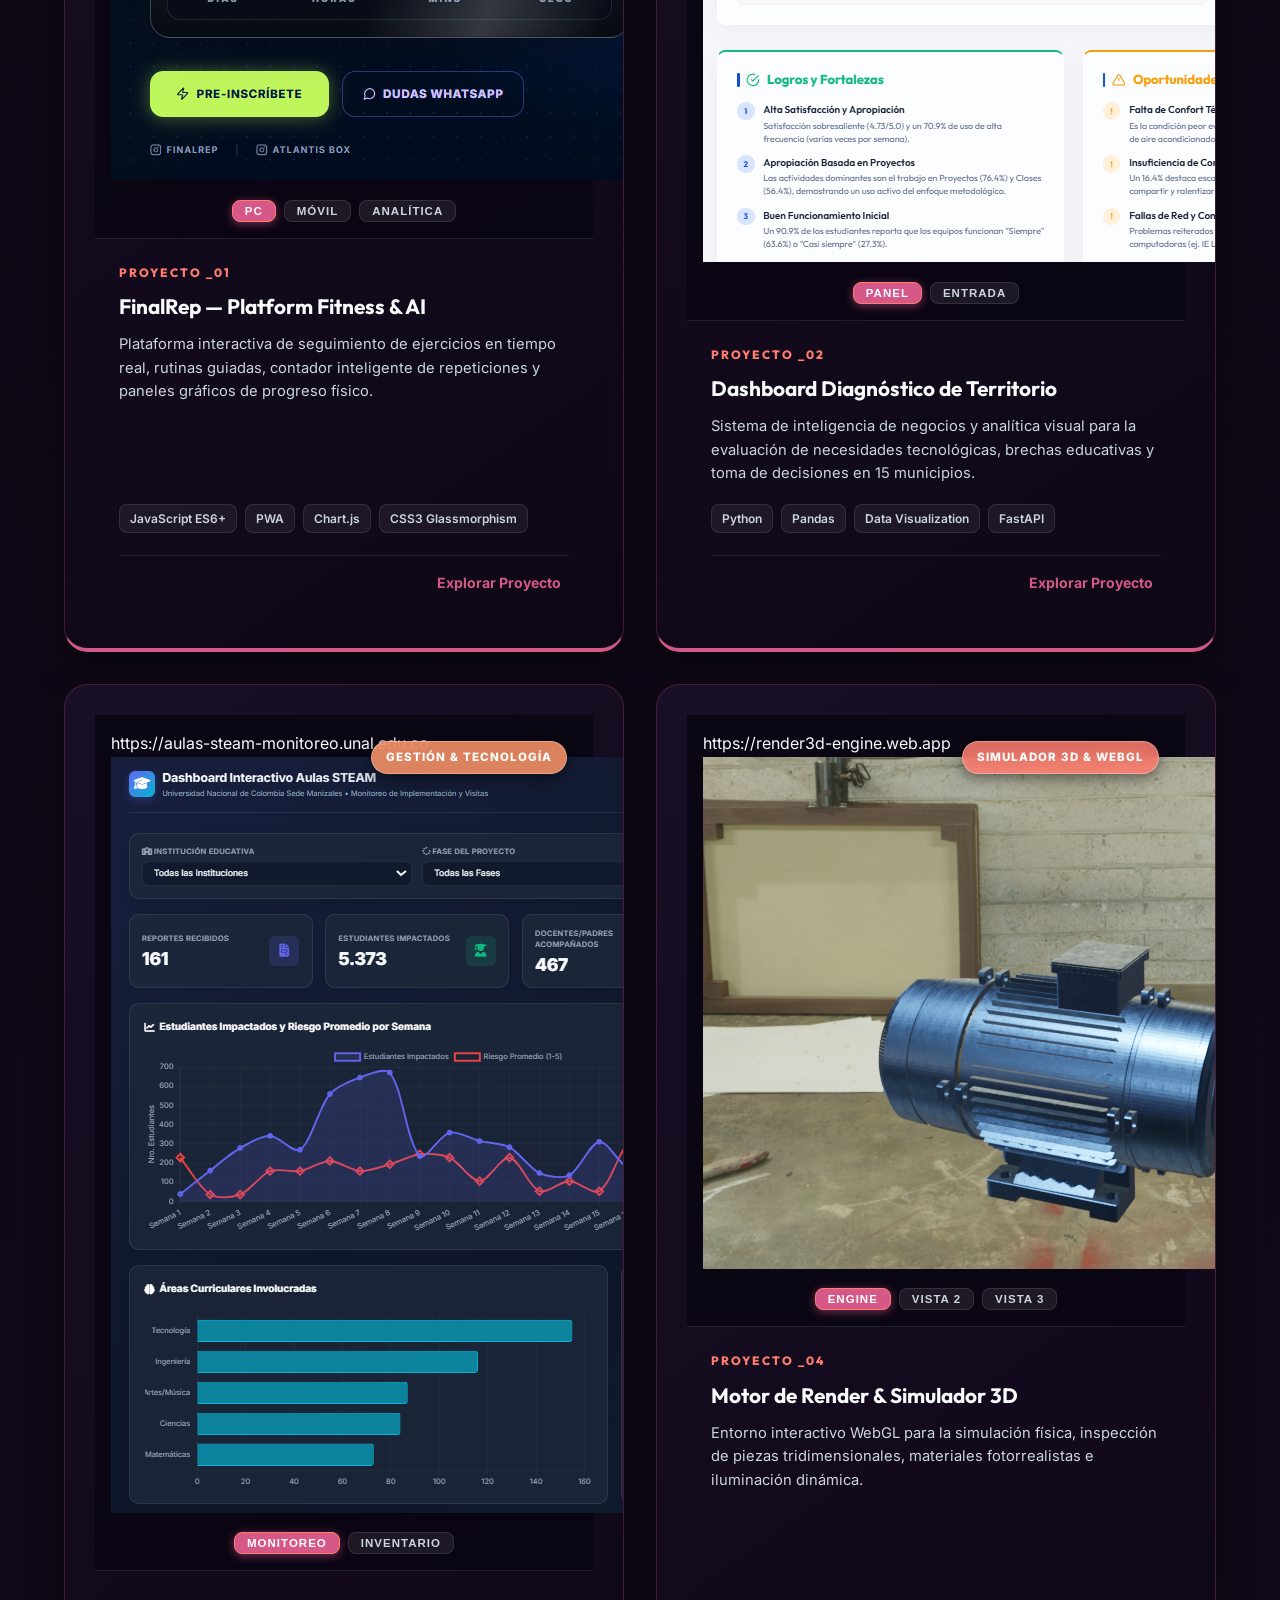
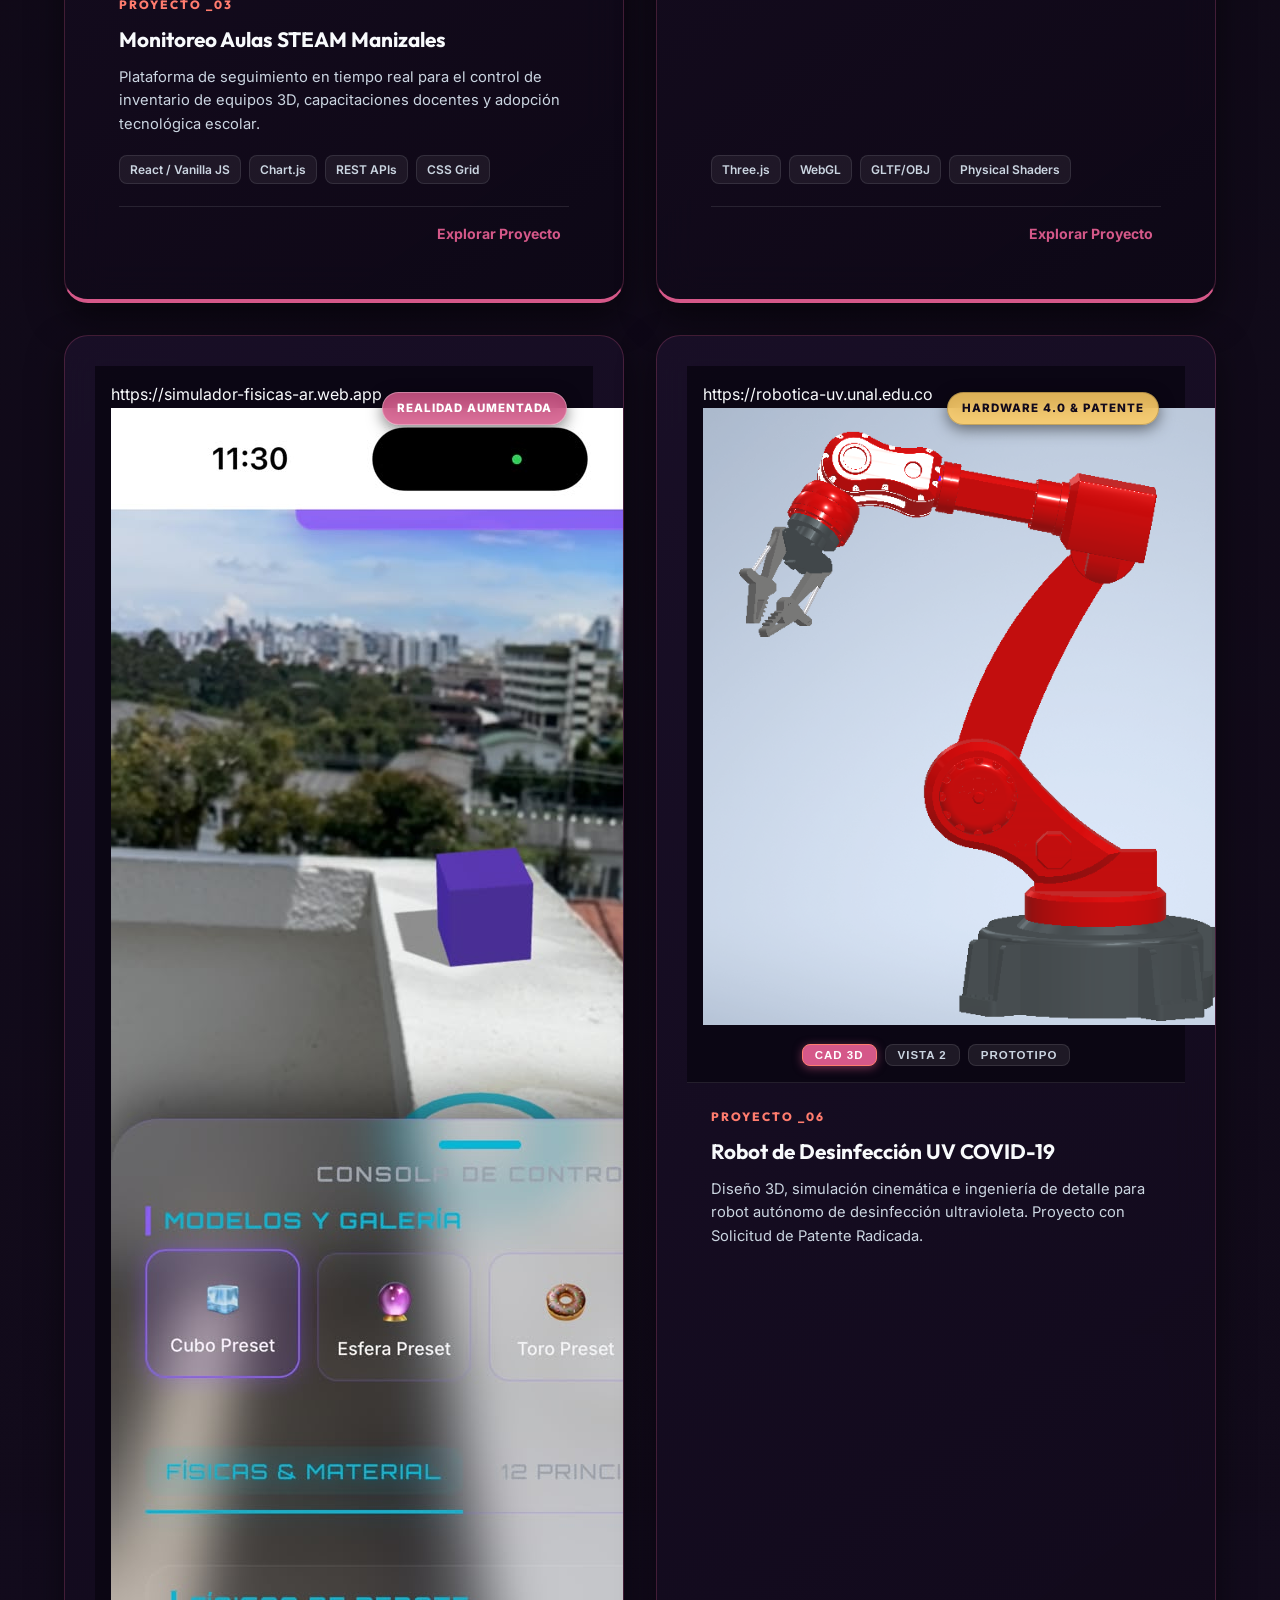
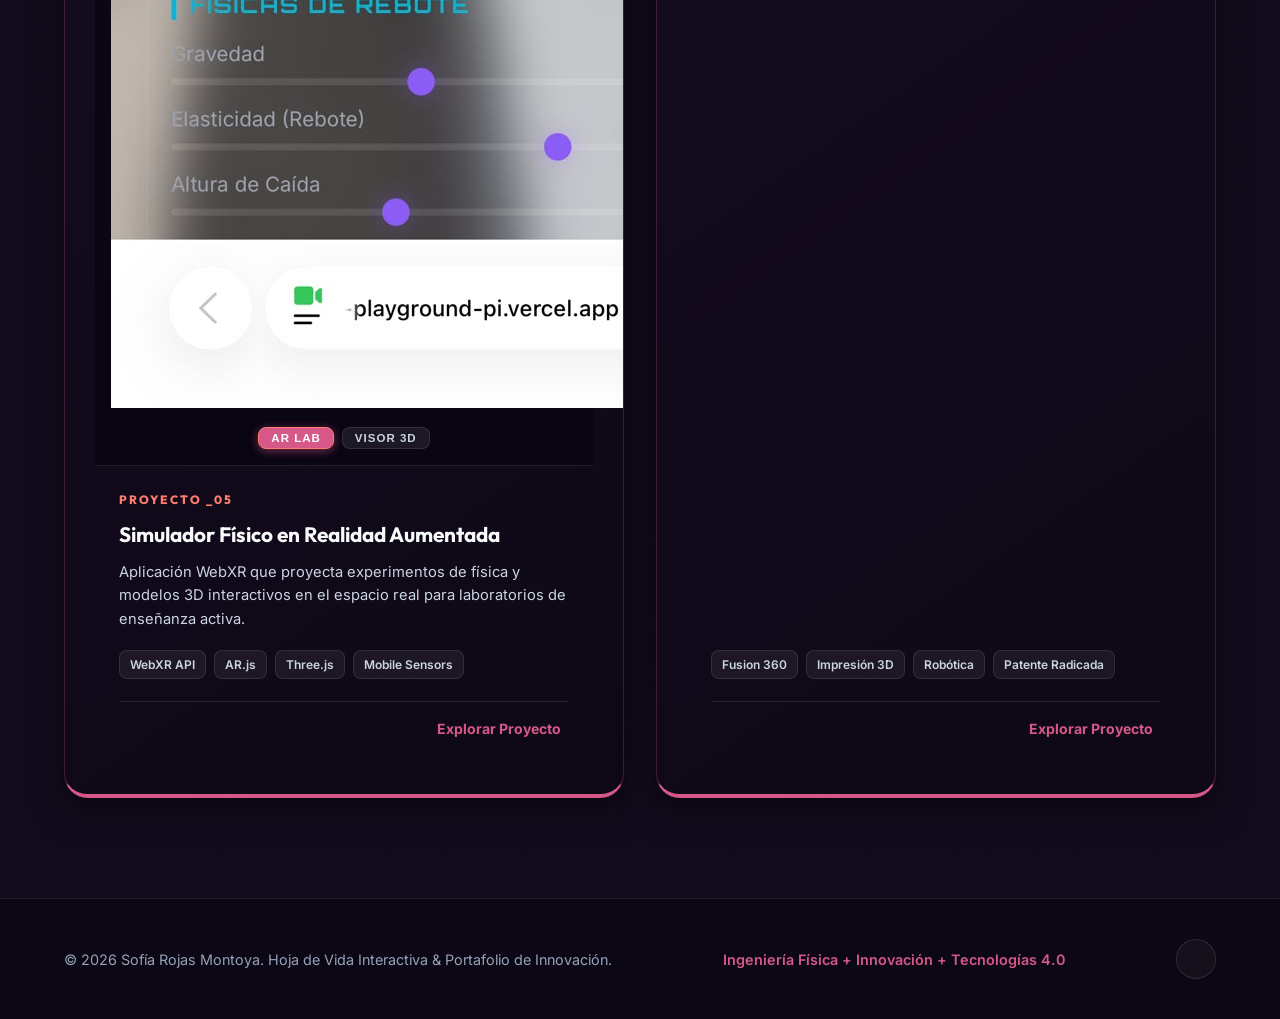
==== commit 97d0887e: "Organize projects section following Astra Game Dev Studio 04 Our Game Projects layout" ====
--- a/index.html
+++ b/index.html
@@ -723,165 +723,309 @@
     </section>
 
     <!-- Personal Projects Portfolio Section (Smartphone Mockup Carousel) -->
-    <section id="proyectos-personales" class="section-padding">
+    
+    <!-- Personal Projects Portfolio Section (Game Dev Studio 04 Style) -->
+    <section id="proyectos-personales" class="section-padding game-portfolio-section">
       <div class="container">
+        <!-- Section Header (Cyberpunk Game Dev Studio Style) -->
         <div class="section-header text-center">
-          <span class="section-pretitle">Desarrollo & Tecnología</span>
-          <h2 class="section-title">Portafolio Proyectos Personales</h2>
-          <p style="color: var(--text-secondary); max-width: 650px; margin: 10px auto 0 auto; font-size: 0.95rem;">
-            Plataformas web interactivas, simuladores 3D/AR, analítica de datos y aplicaciones móviles diseñadas con la Cuarta Revolución Industrial.
+          <span class="game-section-tag">_01 PORTAFOLIO DE PROYECTOS</span>
+          <h2 class="section-title game-title">PROYECTOS Y DESARROLLOS DESTACADOS</h2>
+          <p style="color: var(--text-secondary); max-width: 750px; margin: 12px auto 0 auto; font-size: 0.98rem;">
+            Soluciones tecnológicas avanzadas, aplicaciones web interactivas, simuladores 3D/AR y sistemas analíticos diseñados con estándares de la Cuarta Revolución Industrial.
           </p>
           <div class="section-divider"></div>
         </div>
 
-        <!-- Carousel Navigation Controls -->
-        <div class="carousel-controls">
-          <button class="carousel-nav-btn" id="carousel-prev" aria-label="Proyecto Anterior">
-            <i data-lucide="chevron-left"></i>
-          </button>
-
-          <div class="carousel-hint">
-            <i data-lucide="move-horizontal"></i>
-            <span>Desliza para explorar los proyectos</span>
-          </div>
-
-          <button class="carousel-nav-btn" id="carousel-next" aria-label="Proyecto Siguiente">
-            <i data-lucide="chevron-right"></i>
-          </button>
-        </div>
-
-        <!-- Horizontal Swipeable Smartphone Carousel -->
-        <div class="phone-carousel-track" id="phone-carousel">
+        <!-- Filter Navigation Bar (Game Dev Studio Style) -->
+        <div class="portfolio-filters game-filters" style="margin-bottom: 45px;">
+          <button class="filter-btn active" data-project-filter="all">_TODOS LOS PROYECTOS</button>
+          <button class="filter-btn" data-project-filter="webapp">_APLICACIONES WEB</button>
+          <button class="filter-btn" data-project-filter="simulacion">_SIMULADORES 3D / AR</button>
+          <button class="filter-btn" data-project-filter="analitica">_DASHBOARDS Y DATOS</button>
+        </div>
+
+        <!-- Game Dev Studio Projects Grid (2-Column Responsive Layout) -->
+        <div class="game-projects-grid">
+          
           <!-- Card 1: FinalRep Fitness App -->
-          <div class="phone-carousel-card card">
-            <div class="phone-mockup">
-              <div class="phone-notch"></div>
-              <div class="phone-screen">
-                <img src="Aplicaciones WEB/FinalRep Celular.jpeg" alt="FinalRep Mobile App" class="phone-img">
-              </div>
-              <div class="phone-home-bar"></div>
-            </div>
-            <div class="phone-card-info">
-              <span class="project-tag tag-rose">Aplicación Web & Mobile</span>
-              <h3 class="phone-card-title">FinalRep - Fitness Tracker</h3>
-              <p class="phone-card-desc">Plataforma interactiva de seguimiento de ejercicios, temporizadores inteligentes y contador de repeticiones.</p>
-            </div>
-          </div>
-
-          <!-- Card 2: FinalRep Web Platform -->
-          <div class="phone-carousel-card card">
-            <div class="phone-mockup">
-              <div class="phone-notch"></div>
-              <div class="phone-screen">
-                <img src="Aplicaciones WEB/FinalRep_1.png" alt="FinalRep Dashboard" class="phone-img">
-              </div>
-              <div class="phone-home-bar"></div>
-            </div>
-            <div class="phone-card-info">
-              <span class="project-tag tag-coral">Web App & Analytics</span>
-              <h3 class="phone-card-title">FinalRep Web Interface</h3>
-              <p class="phone-card-desc">Panel web analítico para la gestión de rutinas, gráficas de progreso técnico y rendimiento físico.</p>
-            </div>
-          </div>
-
-          <!-- Card 3: Dashboard Diagnóstico -->
-          <div class="phone-carousel-card card">
-            <div class="phone-mockup">
-              <div class="phone-notch"></div>
-              <div class="phone-screen">
-                <img src="Aplicaciones WEB/Dashbboard Diagnostico.png" alt="Dashboard Diagnostico" class="phone-img">
-              </div>
-              <div class="phone-home-bar"></div>
-            </div>
-            <div class="phone-card-info">
-              <span class="project-tag tag-gold">Analítica & Big Data</span>
-              <h3 class="phone-card-title">Dashboard Diagnóstico</h3>
-              <p class="phone-card-desc">Panel de inteligencia de negocios para el seguimiento visual de métricas de impacto y métricas organizacionales.</p>
-            </div>
-          </div>
-
-          <!-- Card 4: Dashboard Aulas STEAM -->
-          <div class="phone-carousel-card card">
-            <div class="phone-mockup">
-              <div class="phone-notch"></div>
-              <div class="phone-screen">
-                <img src="Aplicaciones WEB/Dashboard Aulas.png" alt="Dashboard Aulas" class="phone-img">
-              </div>
-              <div class="phone-home-bar"></div>
-            </div>
-            <div class="phone-card-info">
-              <span class="project-tag tag-peach">Gestión STEAM</span>
-              <h3 class="phone-card-title">Dashboard Aulas STEAM</h3>
-              <p class="phone-card-desc">Plataforma de monitoreo en tiempo real para laboratorios, inventario tecnológico y capacitación docente.</p>
-            </div>
-          </div>
-
-          <!-- Card 5: Formulario Interactivo -->
-          <div class="phone-carousel-card card">
-            <div class="phone-mockup">
-              <div class="phone-notch"></div>
-              <div class="phone-screen">
-                <img src="Aplicaciones WEB/Formulario interactivo.png" alt="Formulario Interactivo" class="phone-img">
-              </div>
-              <div class="phone-home-bar"></div>
-            </div>
-            <div class="phone-card-info">
-              <span class="project-tag tag-rose">Recolección de Datos</span>
-              <h3 class="phone-card-title">Formulario Interactivo UI</h3>
-              <p class="phone-card-desc">Plataforma de recolección de datos inteligente con validación en tiempo real e interfaz responsiva.</p>
-            </div>
-          </div>
-
-          <!-- Card 6: Simulador Físico AR -->
-          <div class="phone-carousel-card card">
-            <div class="phone-mockup">
-              <div class="phone-notch"></div>
-              <div class="phone-screen">
-                <img src="Aplicaciones WEB/Fisicas AR.jpeg" alt="Físicas AR" class="phone-img">
-              </div>
-              <div class="phone-home-bar"></div>
-            </div>
-            <div class="phone-card-info">
-              <span class="project-tag tag-coral">Realidad Aumentada (AR)</span>
-              <h3 class="phone-card-title">Simulador Físico AR</h3>
-              <p class="phone-card-desc">Visualizador 3D en Realidad Aumentada para la enseñanza interactivas de principios físicos y mecánicos.</p>
-            </div>
-          </div>
-
-          <!-- Card 7: Mancuerna 3D AR -->
-          <div class="phone-carousel-card card">
-            <div class="phone-mockup">
-              <div class="phone-notch"></div>
-              <div class="phone-screen">
-                <img src="Aplicaciones WEB/Mancuerna AR.jpeg" alt="Mancuerna AR" class="phone-img">
-              </div>
-              <div class="phone-home-bar"></div>
-            </div>
-            <div class="phone-card-info">
-              <span class="project-tag tag-gold">Modelado 3D Interactivo</span>
-              <h3 class="phone-card-title">Visor AR Biomecánico</h3>
-              <p class="phone-card-desc">Simulación tridimensional de cargas físicas y posicionamiento en espacio real con tecnología WebXR.</p>
-            </div>
-          </div>
-
-          <!-- Card 8: Motor de Renderizado 3D -->
-          <div class="phone-carousel-card card">
-            <div class="phone-mockup">
-              <div class="phone-notch"></div>
-              <div class="phone-screen">
-                <img src="Aplicaciones WEB/Motor Render.png" alt="Motor Render 3D" class="phone-img">
-              </div>
-              <div class="phone-home-bar"></div>
-            </div>
-            <div class="phone-card-info">
-              <span class="project-tag tag-peach">Motor 3D & Render</span>
-              <h3 class="phone-card-title">Motor de Render 3D Web</h3>
-              <p class="phone-card-desc">Simulador gráfico interactivo para entornos virtuales, iluminación dinámica y sombreado digital.</p>
-            </div>
-          </div>
+          <div class="game-project-card card" data-project-cat="webapp">
+            <div class="game-card-media">
+              <div class="pc-mockup-frame">
+                <div class="pc-header-bar">
+                  <div class="pc-dots">
+                    <span class="pc-dot dot-red"></span>
+                    <span class="pc-dot dot-yellow"></span>
+                    <span class="pc-dot dot-green"></span>
+                  </div>
+                  <div class="pc-url-bar">https://finalrep-app.web.app</div>
+                </div>
+                <div class="pc-screen">
+                  <img src="Aplicaciones WEB/FinalRep_1.png" alt="FinalRep Web App" class="game-card-img" id="img-proj-1">
+                </div>
+              </div>
+              <span class="game-badge badge-rose">APLICACIÓN WEB & IA</span>
+
+              <!-- Thumbnail Device Switcher -->
+              <div class="game-thumb-switcher">
+                <button class="thumb-btn active" onclick="switchGameImg('img-proj-1', 'Aplicaciones WEB/FinalRep_1.png', this)">PC</button>
+                <button class="thumb-btn" onclick="switchGameImg('img-proj-1', 'Aplicaciones WEB/FinalRep Celular.jpeg', this)">MÓVIL</button>
+                <button class="thumb-btn" onclick="switchGameImg('img-proj-1', 'Aplicaciones WEB/FinalRep_2.png', this)">ANALÍTICA</button>
+              </div>
+            </div>
+
+            <div class="game-card-body">
+              <span class="game-index-tag">PROYECTO _01</span>
+              <h3 class="game-card-title">FinalRep — Platform Fitness & AI</h3>
+              <p class="game-card-desc">
+                Plataforma interactiva de seguimiento de ejercicios en tiempo real, rutinas guiadas, contador inteligente de repeticiones y paneles gráficos de progreso físico.
+              </p>
+              <div class="game-tech-stack">
+                <span class="tech-chip">JavaScript ES6+</span>
+                <span class="tech-chip">PWA</span>
+                <span class="tech-chip">Chart.js</span>
+                <span class="tech-chip">CSS3 Glassmorphism</span>
+              </div>
+              <div class="game-card-footer">
+                <a href="#contact" class="game-card-btn">
+                  <span>Explorar Proyecto</span>
+                  <i data-lucide="arrow-right"></i>
+                </a>
+              </div>
+            </div>
+          </div>
+
+          <!-- Card 2: Dashboard Diagnóstico -->
+          <div class="game-project-card card" data-project-cat="analitica">
+            <div class="game-card-media">
+              <div class="pc-mockup-frame">
+                <div class="pc-header-bar">
+                  <div class="pc-dots">
+                    <span class="pc-dot dot-red"></span>
+                    <span class="pc-dot dot-yellow"></span>
+                    <span class="pc-dot dot-green"></span>
+                  </div>
+                  <div class="pc-url-bar">https://diagnostico-territorio.unal.edu.co</div>
+                </div>
+                <div class="pc-screen">
+                  <img src="Aplicaciones WEB/Dashbboard Diagnostico.png" alt="Dashboard Diagnóstico" class="game-card-img" id="img-proj-2">
+                </div>
+              </div>
+              <span class="game-badge badge-gold">ANALÍTICA & BIG DATA</span>
+
+              <div class="game-thumb-switcher">
+                <button class="thumb-btn active" onclick="switchGameImg('img-proj-2', 'Aplicaciones WEB/Dashbboard Diagnostico.png', this)">PANEL</button>
+                <button class="thumb-btn" onclick="switchGameImg('img-proj-2', 'Aplicaciones WEB/Formulario interactivo.png', this)">ENTRADA</button>
+              </div>
+            </div>
+
+            <div class="game-card-body">
+              <span class="game-index-tag">PROYECTO _02</span>
+              <h3 class="game-card-title">Dashboard Diagnóstico de Territorio</h3>
+              <p class="game-card-desc">
+                Sistema de inteligencia de negocios y analítica visual para la evaluación de necesidades tecnológicas, brechas educativas y toma de decisiones en 15 municipios.
+              </p>
+              <div class="game-tech-stack">
+                <span class="tech-chip">Python</span>
+                <span class="tech-chip">Pandas</span>
+                <span class="tech-chip">Data Visualization</span>
+                <span class="tech-chip">FastAPI</span>
+              </div>
+              <div class="game-card-footer">
+                <a href="#contact" class="game-card-btn">
+                  <span>Explorar Proyecto</span>
+                  <i data-lucide="arrow-right"></i>
+                </a>
+              </div>
+            </div>
+          </div>
+
+          <!-- Card 3: Dashboard Aulas STEAM -->
+          <div class="game-project-card card" data-project-cat="analitica">
+            <div class="game-card-media">
+              <div class="pc-mockup-frame">
+                <div class="pc-header-bar">
+                  <div class="pc-dots">
+                    <span class="pc-dot dot-red"></span>
+                    <span class="pc-dot dot-yellow"></span>
+                    <span class="pc-dot dot-green"></span>
+                  </div>
+                  <div class="pc-url-bar">https://aulas-steam-monitoreo.unal.edu.co</div>
+                </div>
+                <div class="pc-screen">
+                  <img src="Aplicaciones WEB/Dashboard Aulas.png" alt="Dashboard Aulas STEAM" class="game-card-img" id="img-proj-3">
+                </div>
+              </div>
+              <span class="game-badge badge-peach">GESTIÓN & TECNOLOGÍA</span>
+
+              <div class="game-thumb-switcher">
+                <button class="thumb-btn active" onclick="switchGameImg('img-proj-3', 'Aplicaciones WEB/Dashboard Aulas.png', this)">MONITOREO</button>
+                <button class="thumb-btn" onclick="switchGameImg('img-proj-3', 'Aplicaciones WEB/Formulario interactivo.png', this)">INVENTARIO</button>
+              </div>
+            </div>
+
+            <div class="game-card-body">
+              <span class="game-index-tag">PROYECTO _03</span>
+              <h3 class="game-card-title">Monitoreo Aulas STEAM Manizales</h3>
+              <p class="game-card-desc">
+                Plataforma de seguimiento en tiempo real para el control de inventario de equipos 3D, capacitaciones docentes y adopción tecnológica escolar.
+              </p>
+              <div class="game-tech-stack">
+                <span class="tech-chip">React / Vanilla JS</span>
+                <span class="tech-chip">Chart.js</span>
+                <span class="tech-chip">REST APIs</span>
+                <span class="tech-chip">CSS Grid</span>
+              </div>
+              <div class="game-card-footer">
+                <a href="#contact" class="game-card-btn">
+                  <span>Explorar Proyecto</span>
+                  <i data-lucide="arrow-right"></i>
+                </a>
+              </div>
+            </div>
+          </div>
+
+          <!-- Card 4: Motor Render 3D & Simuladores -->
+          <div class="game-project-card card" data-project-cat="simulacion">
+            <div class="game-card-media">
+              <div class="pc-mockup-frame">
+                <div class="pc-header-bar">
+                  <div class="pc-dots">
+                    <span class="pc-dot dot-red"></span>
+                    <span class="pc-dot dot-yellow"></span>
+                    <span class="pc-dot dot-green"></span>
+                  </div>
+                  <div class="pc-url-bar">https://render3d-engine.web.app</div>
+                </div>
+                <div class="pc-screen">
+                  <img src="Aplicaciones WEB/Motor Render.png" alt="Motor Render 3D" class="game-card-img" id="img-proj-4">
+                </div>
+              </div>
+              <span class="game-badge badge-coral">SIMULADOR 3D & WEBGL</span>
+
+              <div class="game-thumb-switcher">
+                <button class="thumb-btn active" onclick="switchGameImg('img-proj-4', 'Aplicaciones WEB/Motor Render.png', this)">ENGINE</button>
+                <button class="thumb-btn" onclick="switchGameImg('img-proj-4', 'Aplicaciones WEB/Motor Render_2.png', this)">VISTA 2</button>
+                <button class="thumb-btn" onclick="switchGameImg('img-proj-4', 'Aplicaciones WEB/Motor Render_3.png', this)">VISTA 3</button>
+              </div>
+            </div>
+
+            <div class="game-card-body">
+              <span class="game-index-tag">PROYECTO _04</span>
+              <h3 class="game-card-title">Motor de Render & Simulador 3D</h3>
+              <p class="game-card-desc">
+                Entorno interactivo WebGL para la simulación física, inspección de piezas tridimensionales, materiales fotorrealistas e iluminación dinámica.
+              </p>
+              <div class="game-tech-stack">
+                <span class="tech-chip">Three.js</span>
+                <span class="tech-chip">WebGL</span>
+                <span class="tech-chip">GLTF/OBJ</span>
+                <span class="tech-chip">Physical Shaders</span>
+              </div>
+              <div class="game-card-footer">
+                <a href="#contact" class="game-card-btn">
+                  <span>Explorar Proyecto</span>
+                  <i data-lucide="arrow-right"></i>
+                </a>
+              </div>
+            </div>
+          </div>
+
+          <!-- Card 5: Simulador Físico AR -->
+          <div class="game-project-card card" data-project-cat="simulacion">
+            <div class="game-card-media">
+              <div class="pc-mockup-frame">
+                <div class="pc-header-bar">
+                  <div class="pc-dots">
+                    <span class="pc-dot dot-red"></span>
+                    <span class="pc-dot dot-yellow"></span>
+                    <span class="pc-dot dot-green"></span>
+                  </div>
+                  <div class="pc-url-bar">https://simulador-fisicas-ar.web.app</div>
+                </div>
+                <div class="pc-screen">
+                  <img src="Aplicaciones WEB/Fisicas AR.jpeg" alt="Físicas AR" class="game-card-img" id="img-proj-5">
+                </div>
+              </div>
+              <span class="game-badge badge-rose">REALIDAD AUMENTADA</span>
+
+              <div class="game-thumb-switcher">
+                <button class="thumb-btn active" onclick="switchGameImg('img-proj-5', 'Aplicaciones WEB/Fisicas AR.jpeg', this)">AR LAB</button>
+                <button class="thumb-btn" onclick="switchGameImg('img-proj-5', 'Aplicaciones WEB/Mancuerna AR.jpeg', this)">VISOR 3D</button>
+              </div>
+            </div>
+
+            <div class="game-card-body">
+              <span class="game-index-tag">PROYECTO _05</span>
+              <h3 class="game-card-title">Simulador Físico en Realidad Aumentada</h3>
+              <p class="game-card-desc">
+                Aplicación WebXR que proyecta experimentos de física y modelos 3D interactivos en el espacio real para laboratorios de enseñanza activa.
+              </p>
+              <div class="game-tech-stack">
+                <span class="tech-chip">WebXR API</span>
+                <span class="tech-chip">AR.js</span>
+                <span class="tech-chip">Three.js</span>
+                <span class="tech-chip">Mobile Sensors</span>
+              </div>
+              <div class="game-card-footer">
+                <a href="#contact" class="game-card-btn">
+                  <span>Explorar Proyecto</span>
+                  <i data-lucide="arrow-right"></i>
+                </a>
+              </div>
+            </div>
+          </div>
+
+          <!-- Card 6: Prototipo Robótico & Patente UV -->
+          <div class="game-project-card card" data-project-cat="simulacion">
+            <div class="game-card-media">
+              <div class="pc-mockup-frame">
+                <div class="pc-header-bar">
+                  <div class="pc-dots">
+                    <span class="pc-dot dot-red"></span>
+                    <span class="pc-dot dot-yellow"></span>
+                    <span class="pc-dot dot-green"></span>
+                  </div>
+                  <div class="pc-url-bar">https://robotica-uv.unal.edu.co</div>
+                </div>
+                <div class="pc-screen">
+                  <img src="Aplicaciones WEB/Brazo Robotico_1.png" alt="Brazo Robótico UV" class="game-card-img" id="img-proj-6">
+                </div>
+              </div>
+              <span class="game-badge badge-gold">HARDWARE 4.0 & PATENTE</span>
+
+              <div class="game-thumb-switcher">
+                <button class="thumb-btn active" onclick="switchGameImg('img-proj-6', 'Aplicaciones WEB/Brazo Robotico_1.png', this)">CAD 3D</button>
+                <button class="thumb-btn" onclick="switchGameImg('img-proj-6', 'Aplicaciones WEB/Brazo Robotico_2.png', this)">VISTA 2</button>
+                <button class="thumb-btn" onclick="switchGameImg('img-proj-6', 'Evidencia3.jpg', this)">PROTOTIPO</button>
+              </div>
+            </div>
+
+            <div class="game-card-body">
+              <span class="game-index-tag">PROYECTO _06</span>
+              <h3 class="game-card-title">Robot de Desinfección UV COVID-19</h3>
+              <p class="game-card-desc">
+                Diseño 3D, simulación cinemática e ingeniería de detalle para robot autónomo de desinfección ultravioleta. Proyecto con Solicitud de Patente Radicada.
+              </p>
+              <div class="game-tech-stack">
+                <span class="tech-chip">Fusion 360</span>
+                <span class="tech-chip">Impresión 3D</span>
+                <span class="tech-chip">Robótica</span>
+                <span class="tech-chip">Patente Radicada</span>
+              </div>
+              <div class="game-card-footer">
+                <a href="#contact" class="game-card-btn">
+                  <span>Explorar Proyecto</span>
+                  <i data-lucide="arrow-right"></i>
+                </a>
+              </div>
+            </div>
+          </div>
+
         </div>
       </div>
     </section>
+
   </main>
 
   <!-- Project Lightbox Modal -->
--- a/style2.css
+++ b/style2.css
@@ -2286,3 +2286,255 @@
   align-items: center;
   gap: 6px;
 }
+
+
+/* ==========================================================================
+   GAME DEV STUDIO 04 "OUR GAME PROJECTS" PORTFOLIO STYLES
+   ========================================================================== */
+
+.game-portfolio-section {
+  position: relative;
+  background: linear-gradient(180deg, rgba(13, 8, 20, 0.98) 0%, rgba(20, 12, 30, 0.95) 100%);
+  border-top: 1px solid var(--border-color);
+}
+
+.game-section-tag {
+  display: inline-block;
+  font-family: var(--font-family-title);
+  font-size: 0.82rem;
+  font-weight: 800;
+  letter-spacing: 2.5px;
+  color: var(--rose-magenta);
+  background: rgba(213, 88, 137, 0.15);
+  border: 1px solid rgba(213, 88, 137, 0.35);
+  padding: 6px 16px;
+  border-radius: var(--border-radius-full);
+  margin-bottom: 12px;
+  text-transform: uppercase;
+  box-shadow: 0 0 15px rgba(213, 88, 137, 0.2);
+}
+
+.game-title {
+  font-size: clamp(2rem, 4vw, 2.8rem);
+  text-transform: uppercase;
+  letter-spacing: 1px;
+  background: linear-gradient(135deg, #ffffff 0%, var(--warm-gold) 100%);
+  -webkit-background-clip: text;
+  -webkit-text-fill-color: transparent;
+}
+
+.game-filters {
+  display: flex;
+  flex-wrap: wrap;
+  gap: 12px;
+  justify-content: center;
+}
+
+.game-filters .filter-btn {
+  font-family: var(--font-family-title);
+  font-size: 0.82rem;
+  font-weight: 700;
+  letter-spacing: 1.5px;
+  padding: 10px 22px;
+  border-radius: var(--border-radius-full);
+  border: 1px solid var(--border-color);
+  background: rgba(24, 15, 36, 0.7);
+  color: var(--text-secondary);
+  cursor: pointer;
+  transition: all var(--transition-normal);
+  backdrop-filter: blur(8px);
+}
+
+.game-filters .filter-btn:hover,
+.game-filters .filter-btn.active {
+  background: var(--gradient-brand) !important;
+  color: #ffffff !important;
+  border-color: var(--rose-magenta) !important;
+  box-shadow: 0 4px 20px rgba(213, 88, 137, 0.45);
+  transform: translateY(-2px);
+}
+
+/* 2-Column Responsive Grid */
+.game-projects-grid {
+  display: grid;
+  grid-template-columns: repeat(auto-fit, minmax(420px, 1fr));
+  gap: 32px;
+}
+
+.game-project-card {
+  display: flex;
+  flex-direction: column;
+  background: linear-gradient(145deg, rgba(26, 16, 40, 0.9), rgba(14, 8, 22, 0.95));
+  backdrop-filter: blur(20px);
+  border: 1px solid rgba(213, 88, 137, 0.25);
+  border-bottom: 4px solid var(--rose-magenta);
+  border-radius: var(--border-radius-lg);
+  overflow: hidden;
+  box-shadow: 0 14px 35px rgba(0, 0, 0, 0.5);
+  transition: all 0.4s cubic-bezier(0.175, 0.885, 0.32, 1.275);
+}
+
+.game-project-card:hover {
+  transform: translateY(-10px) scale(1.015);
+  border-color: var(--warm-coral);
+  border-bottom-color: var(--warm-gold);
+  box-shadow: 0 22px 45px rgba(213, 88, 137, 0.45), 0 0 25px rgba(255, 124, 110, 0.2);
+}
+
+.game-card-media {
+  position: relative;
+  width: 100%;
+  padding: 16px;
+  background: rgba(10, 5, 18, 0.85);
+  border-bottom: 1px solid var(--border-color);
+}
+
+.game-badge {
+  position: absolute;
+  top: 26px;
+  right: 26px;
+  font-size: 0.72rem;
+  font-weight: 800;
+  letter-spacing: 1px;
+  padding: 6px 14px;
+  border-radius: var(--border-radius-full);
+  z-index: 15;
+  box-shadow: 0 4px 15px rgba(0, 0, 0, 0.5);
+  backdrop-filter: blur(10px);
+}
+
+.badge-rose {
+  background: rgba(213, 88, 137, 0.85);
+  color: #ffffff;
+  border: 1px solid rgba(255, 255, 255, 0.3);
+}
+
+.badge-gold {
+  background: rgba(255, 205, 98, 0.85);
+  color: #120a1c;
+  border: 1px solid rgba(0, 0, 0, 0.2);
+}
+
+.badge-peach {
+  background: rgba(255, 150, 104, 0.85);
+  color: #ffffff;
+  border: 1px solid rgba(255, 255, 255, 0.3);
+}
+
+.badge-coral {
+  background: rgba(255, 124, 110, 0.85);
+  color: #ffffff;
+  border: 1px solid rgba(255, 255, 255, 0.3);
+}
+
+/* Image Thumbnail Switcher Buttons */
+.game-thumb-switcher {
+  display: flex;
+  gap: 8px;
+  margin-top: 12px;
+  justify-content: center;
+}
+
+.thumb-btn {
+  font-size: 0.72rem;
+  font-weight: 700;
+  letter-spacing: 1px;
+  padding: 4px 12px;
+  border-radius: var(--border-radius-sm);
+  background: rgba(255, 255, 255, 0.08);
+  border: 1px solid var(--border-color);
+  color: var(--text-secondary);
+  cursor: pointer;
+  transition: all var(--transition-fast);
+}
+
+.thumb-btn:hover, .thumb-btn.active {
+  background: var(--rose-magenta);
+  color: #ffffff;
+  border-color: var(--warm-coral);
+  box-shadow: 0 2px 10px rgba(213, 88, 137, 0.5);
+}
+
+.game-card-body {
+  padding: 24px;
+  display: flex;
+  flex-direction: column;
+  flex: 1;
+}
+
+.game-index-tag {
+  font-family: var(--font-family-title);
+  font-size: 0.75rem;
+  font-weight: 800;
+  letter-spacing: 2px;
+  color: var(--warm-coral);
+  margin-bottom: 8px;
+}
+
+.game-card-title {
+  font-family: var(--font-family-title);
+  font-size: 1.3rem;
+  font-weight: 700;
+  color: var(--text-primary);
+  margin-bottom: 10px;
+  transition: color var(--transition-fast);
+}
+
+.game-project-card:hover .game-card-title {
+  color: var(--warm-gold);
+}
+
+.game-card-desc {
+  font-size: 0.92rem;
+  color: var(--text-secondary);
+  line-height: 1.6;
+  margin-bottom: 18px;
+}
+
+.game-tech-stack {
+  display: flex;
+  flex-wrap: wrap;
+  gap: 8px;
+  margin-bottom: 22px;
+  margin-top: auto;
+}
+
+.tech-chip {
+  font-size: 0.75rem;
+  font-weight: 600;
+  padding: 4px 10px;
+  border-radius: var(--border-radius-sm);
+  background: rgba(255, 255, 255, 0.06);
+  border: 1px solid rgba(255, 255, 255, 0.1);
+  color: var(--text-secondary);
+}
+
+.game-card-footer {
+  border-top: 1px solid var(--border-color);
+  padding-top: 16px;
+  display: flex;
+  justify-content: flex-end;
+}
+
+.game-card-btn {
+  display: inline-flex;
+  align-items: center;
+  gap: 8px;
+  font-size: 0.88rem;
+  font-weight: 700;
+  color: var(--rose-magenta);
+  text-decoration: none;
+  transition: all var(--transition-fast);
+}
+
+.game-card-btn:hover {
+  color: var(--warm-gold);
+  transform: translateX(4px);
+}
+
+@media (max-width: 768px) {
+  .game-projects-grid {
+    grid-template-columns: 1fr;
+    gap: 24px;
+  }
+}
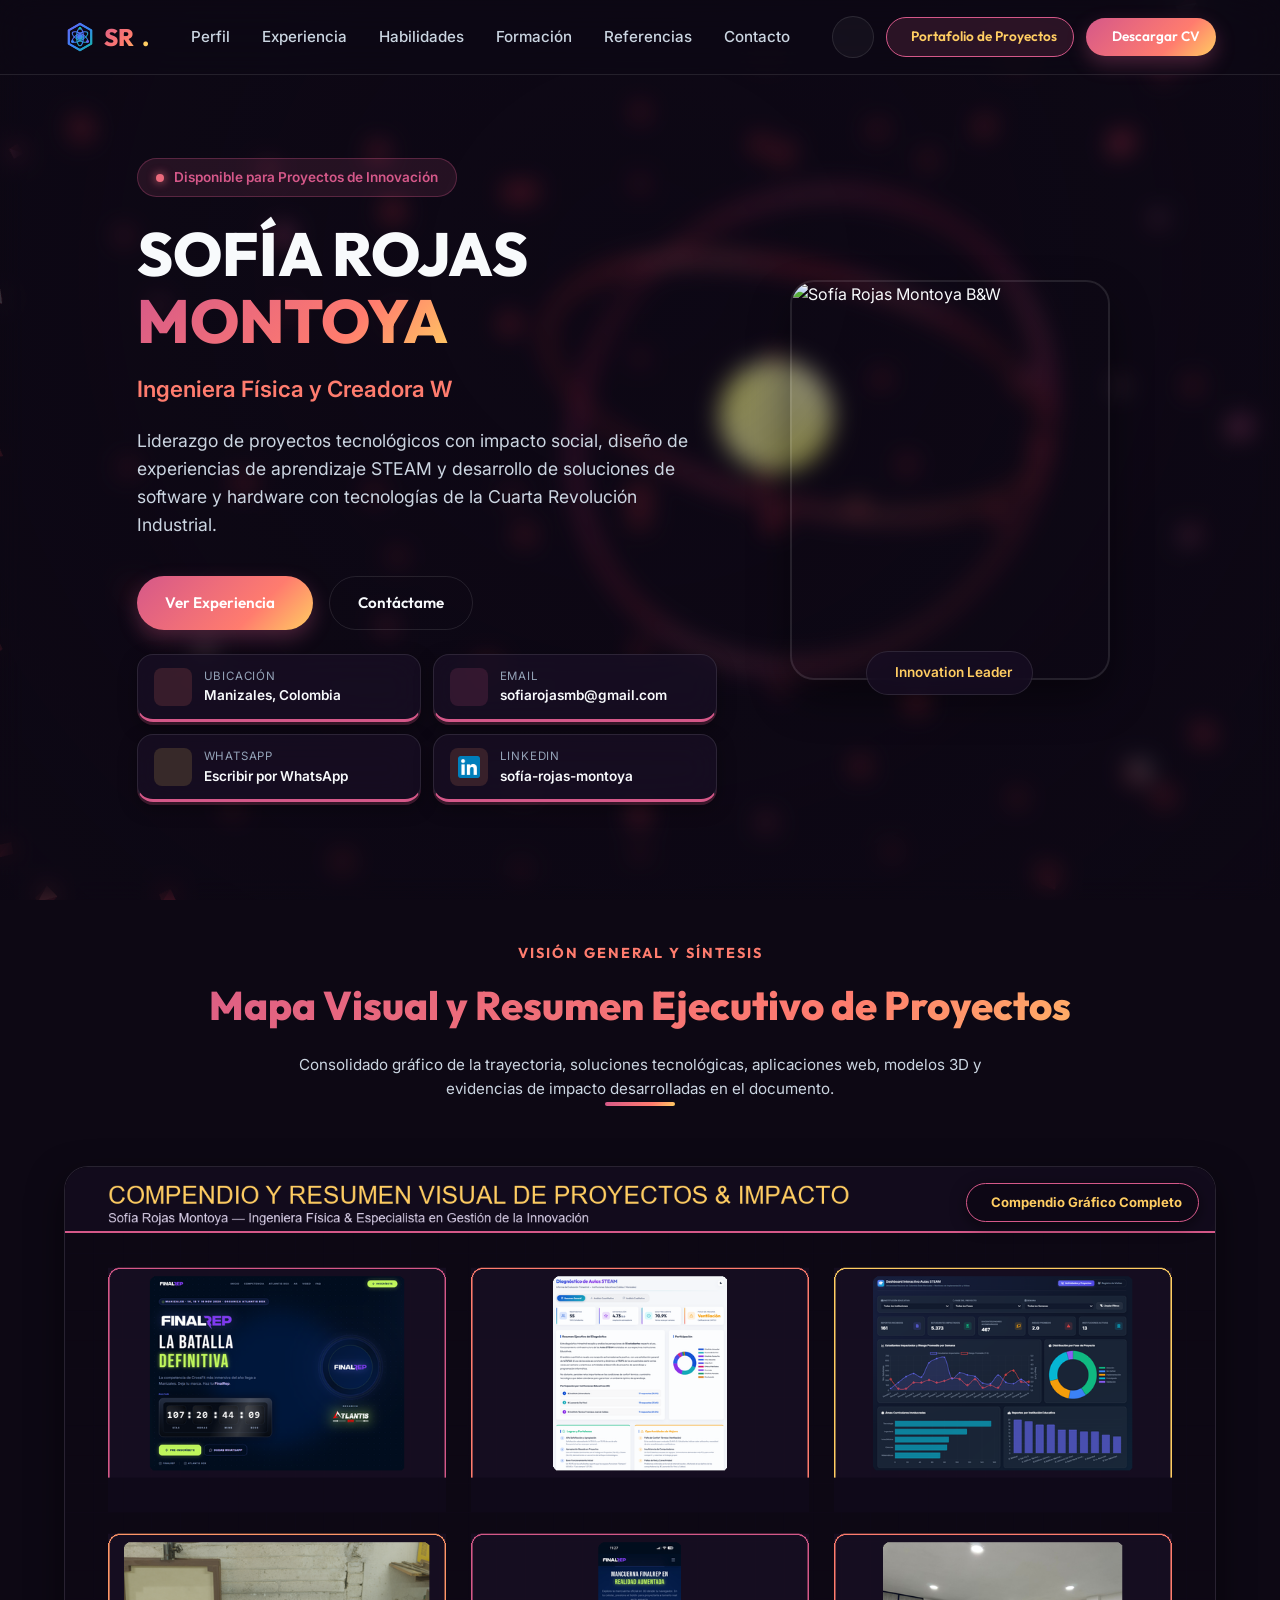
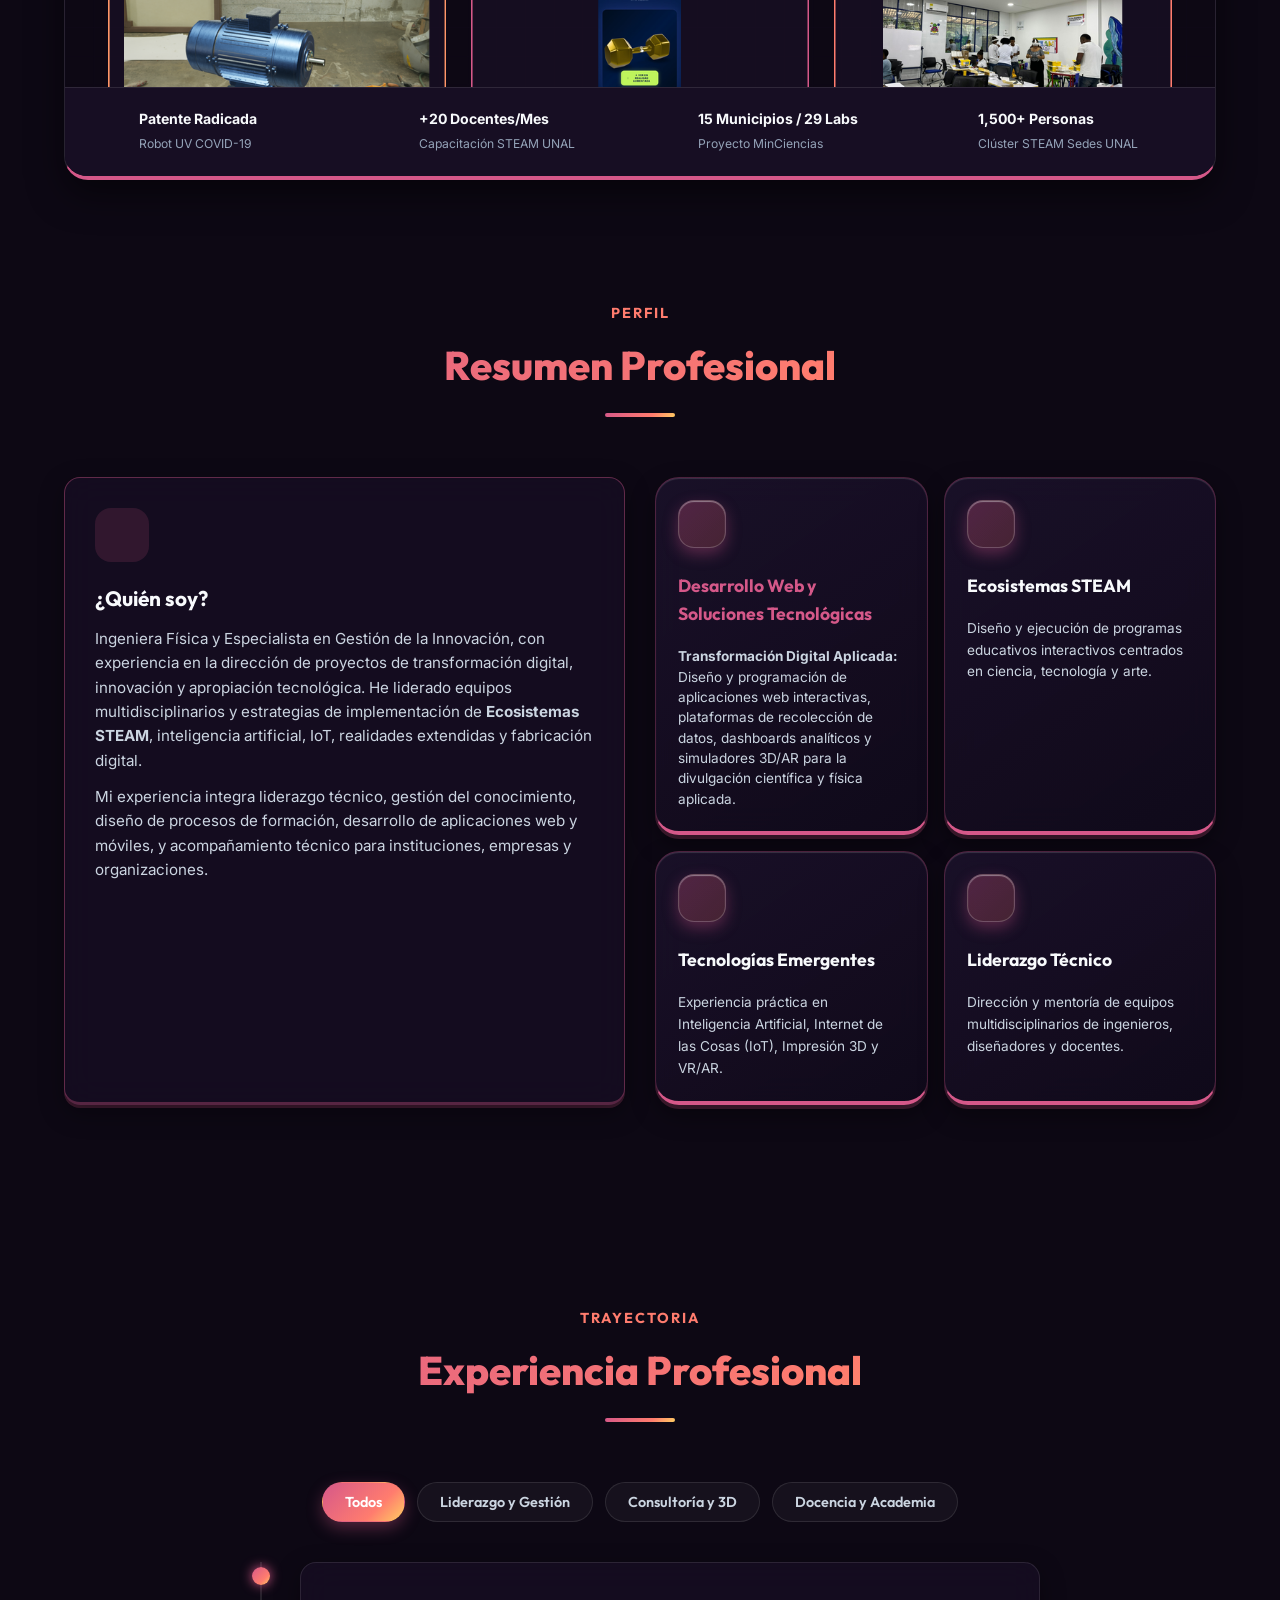
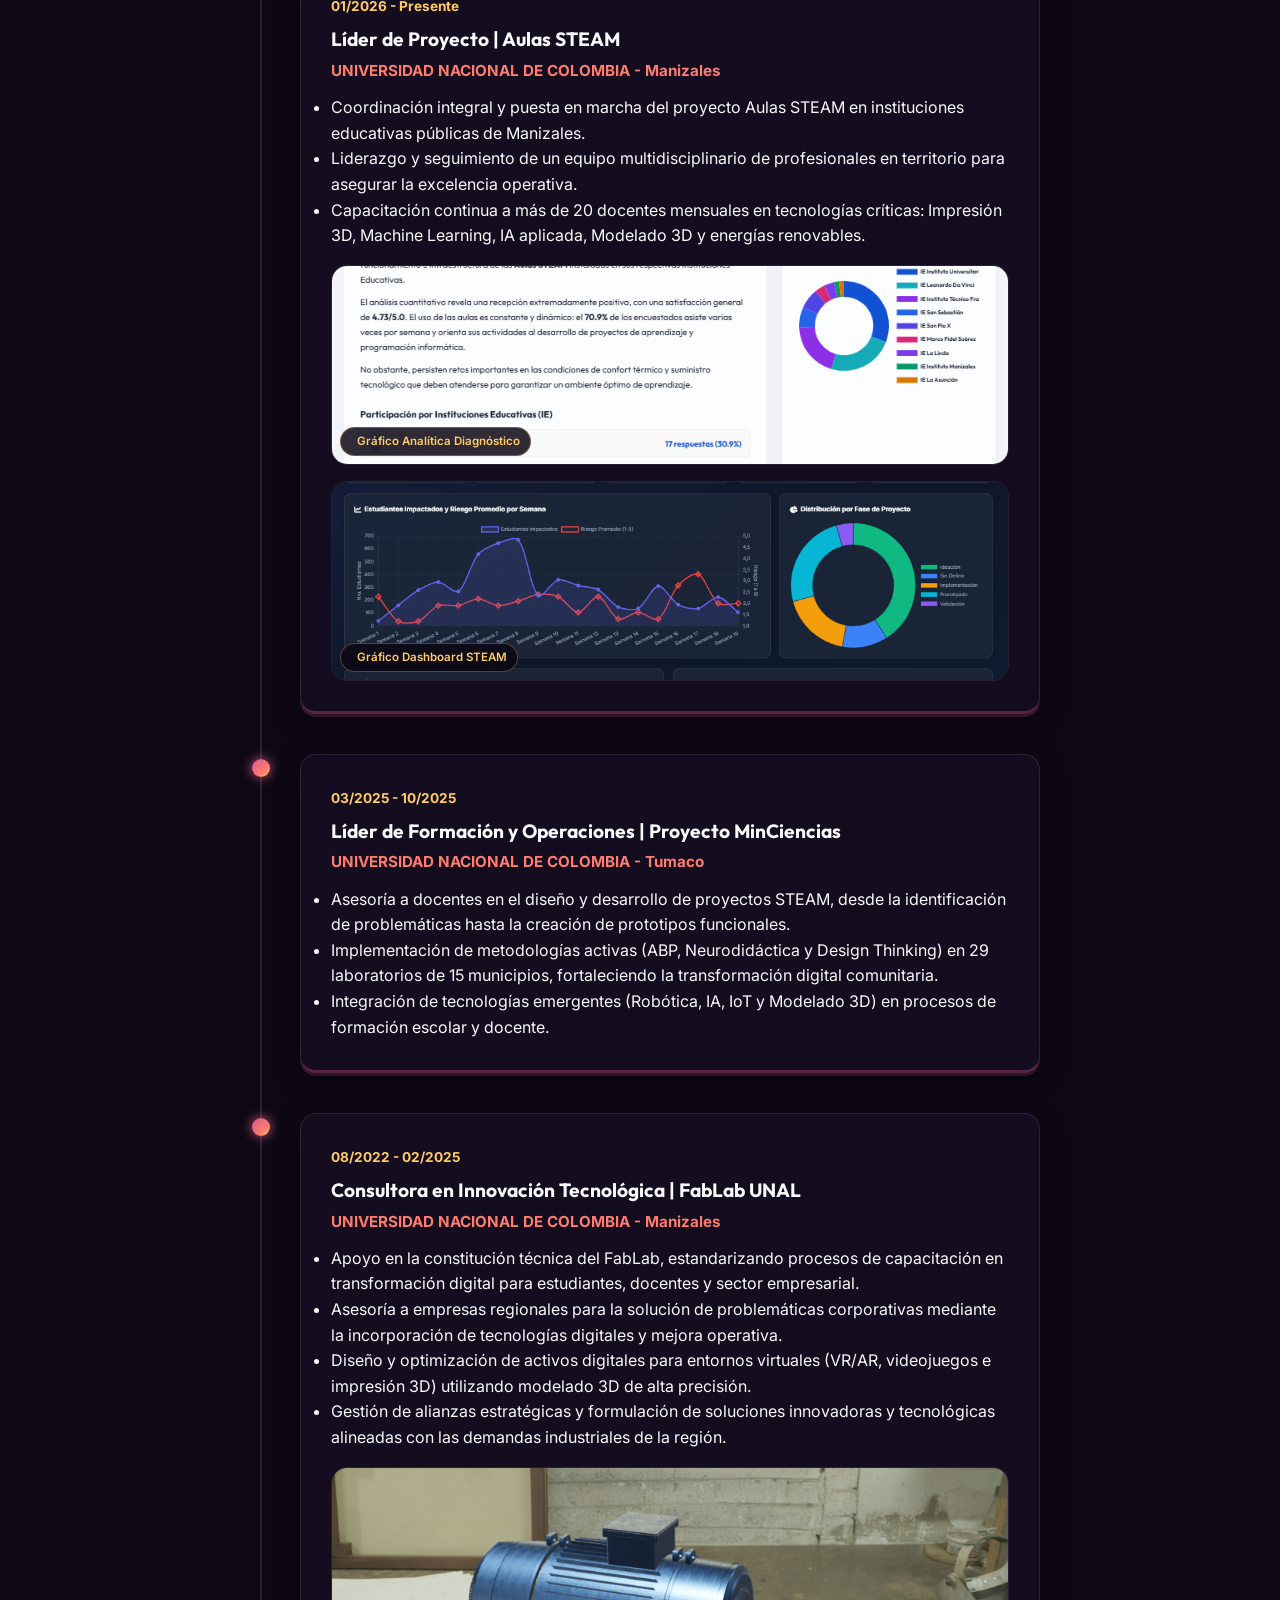
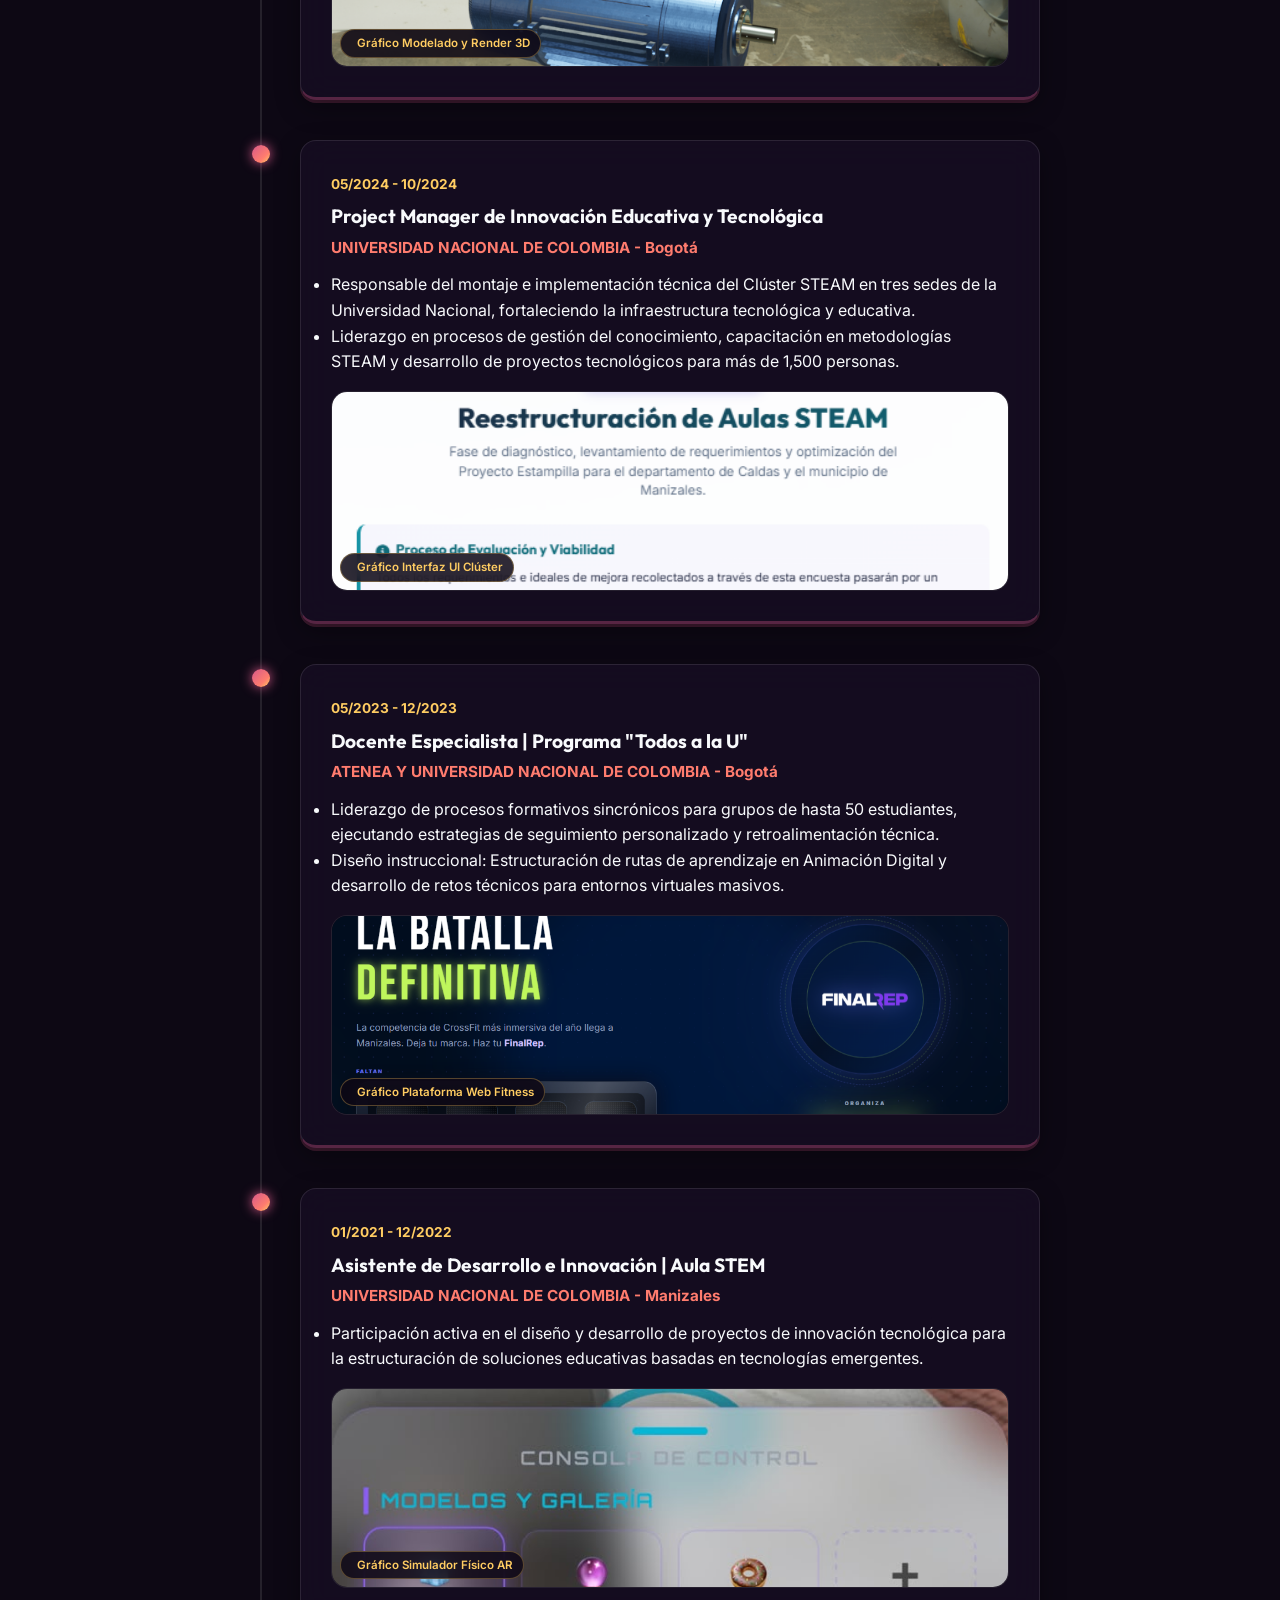
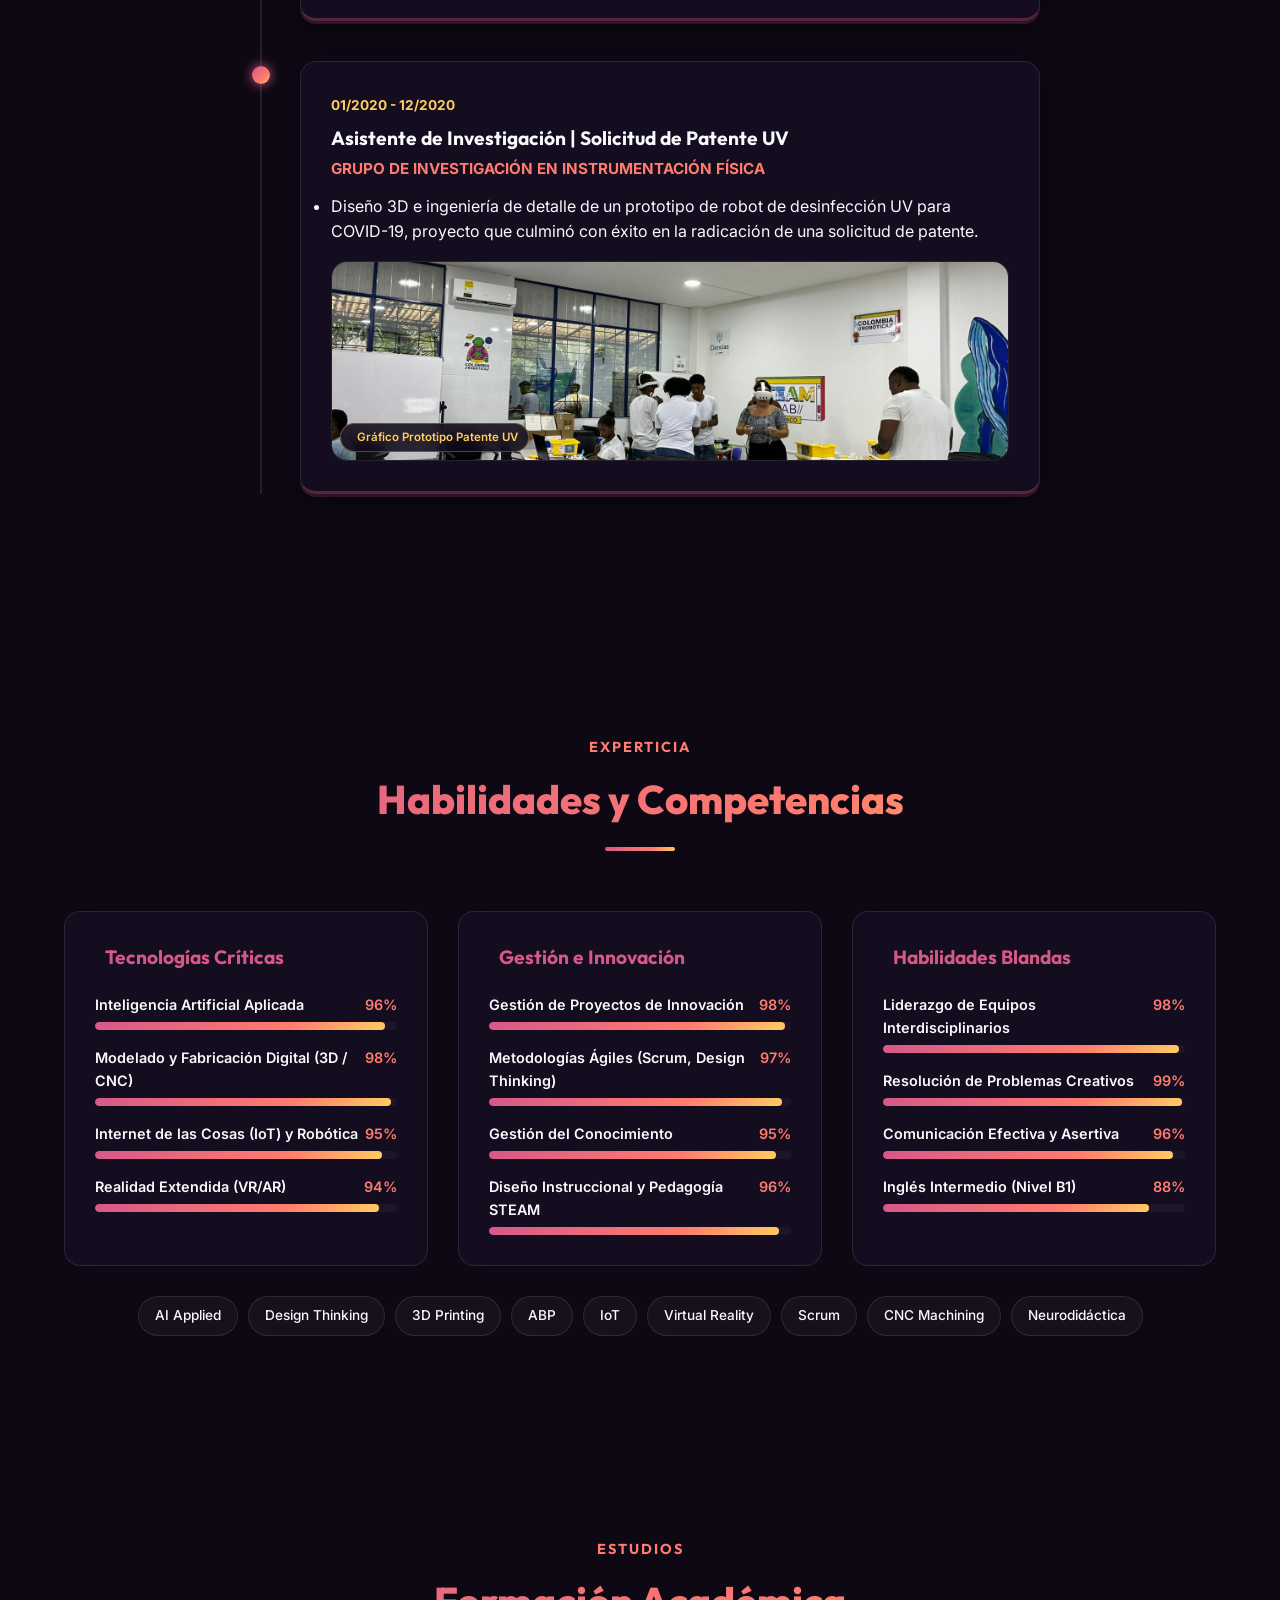
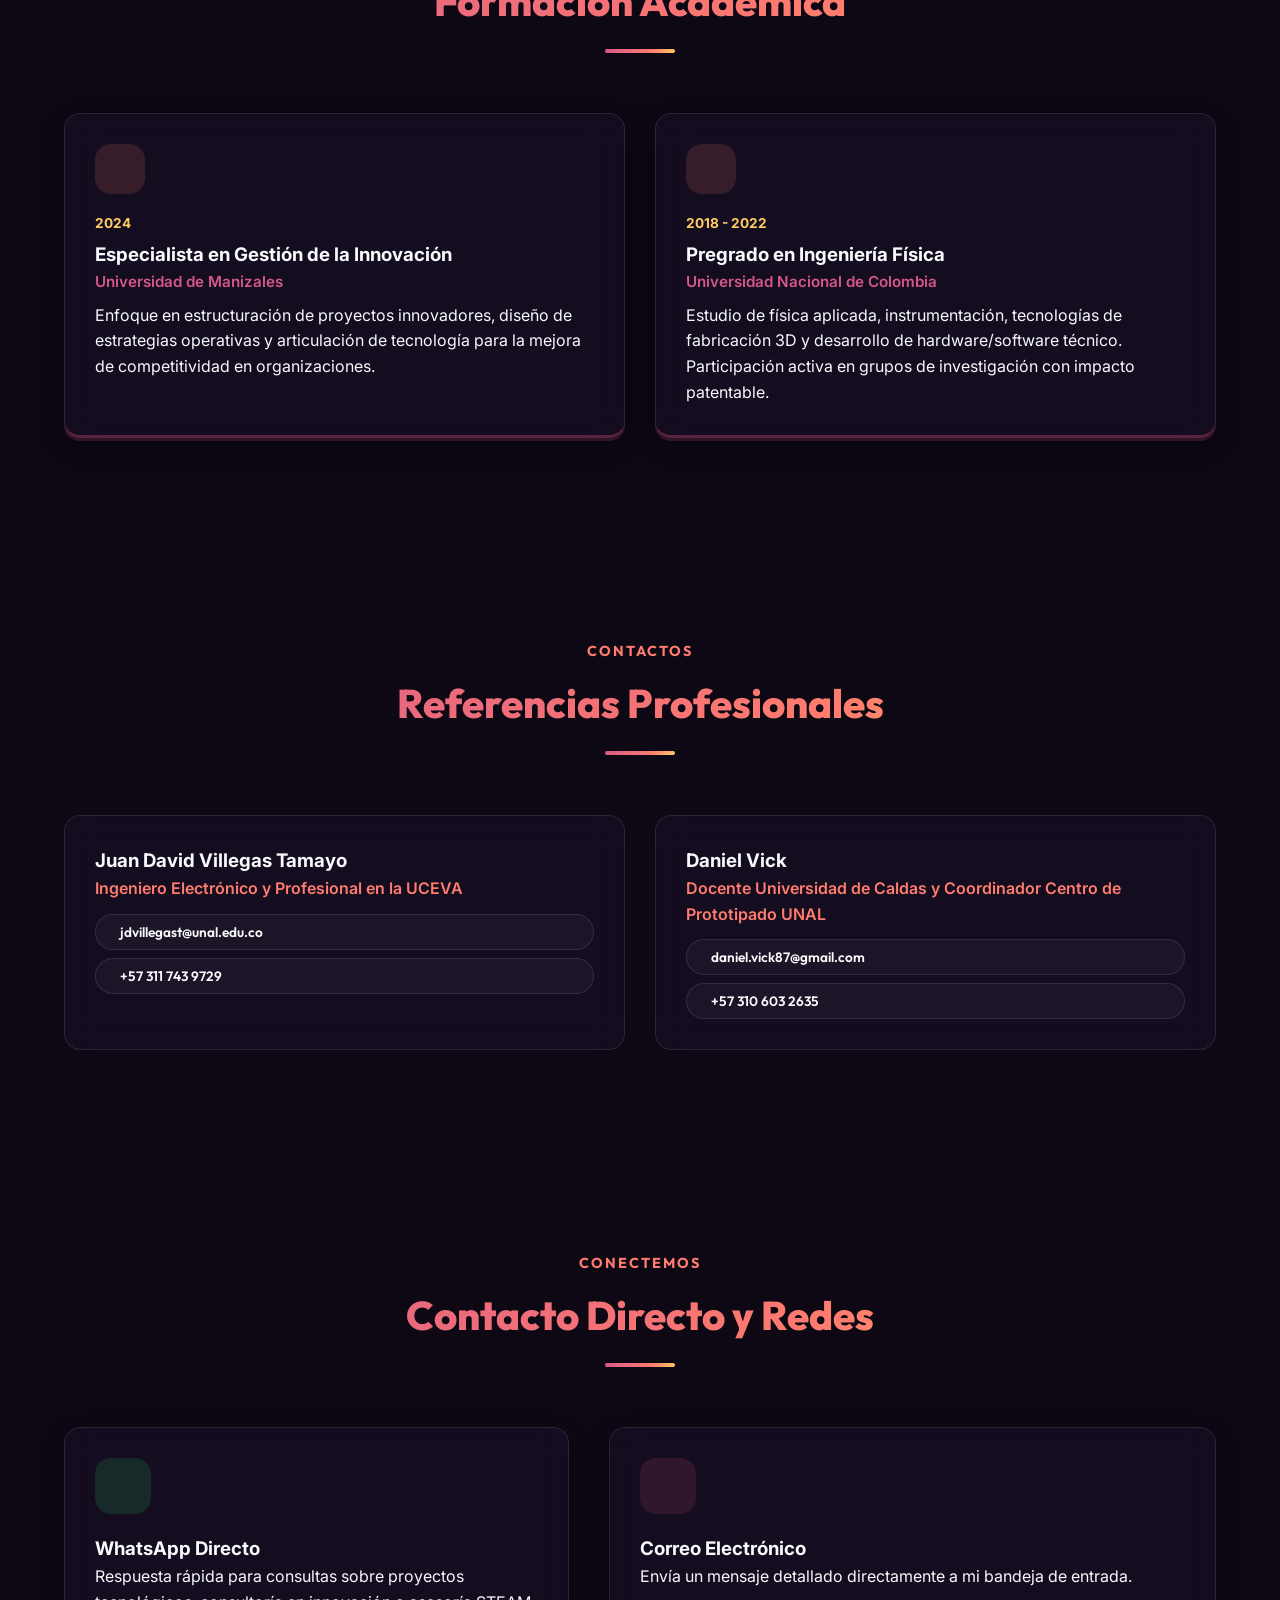
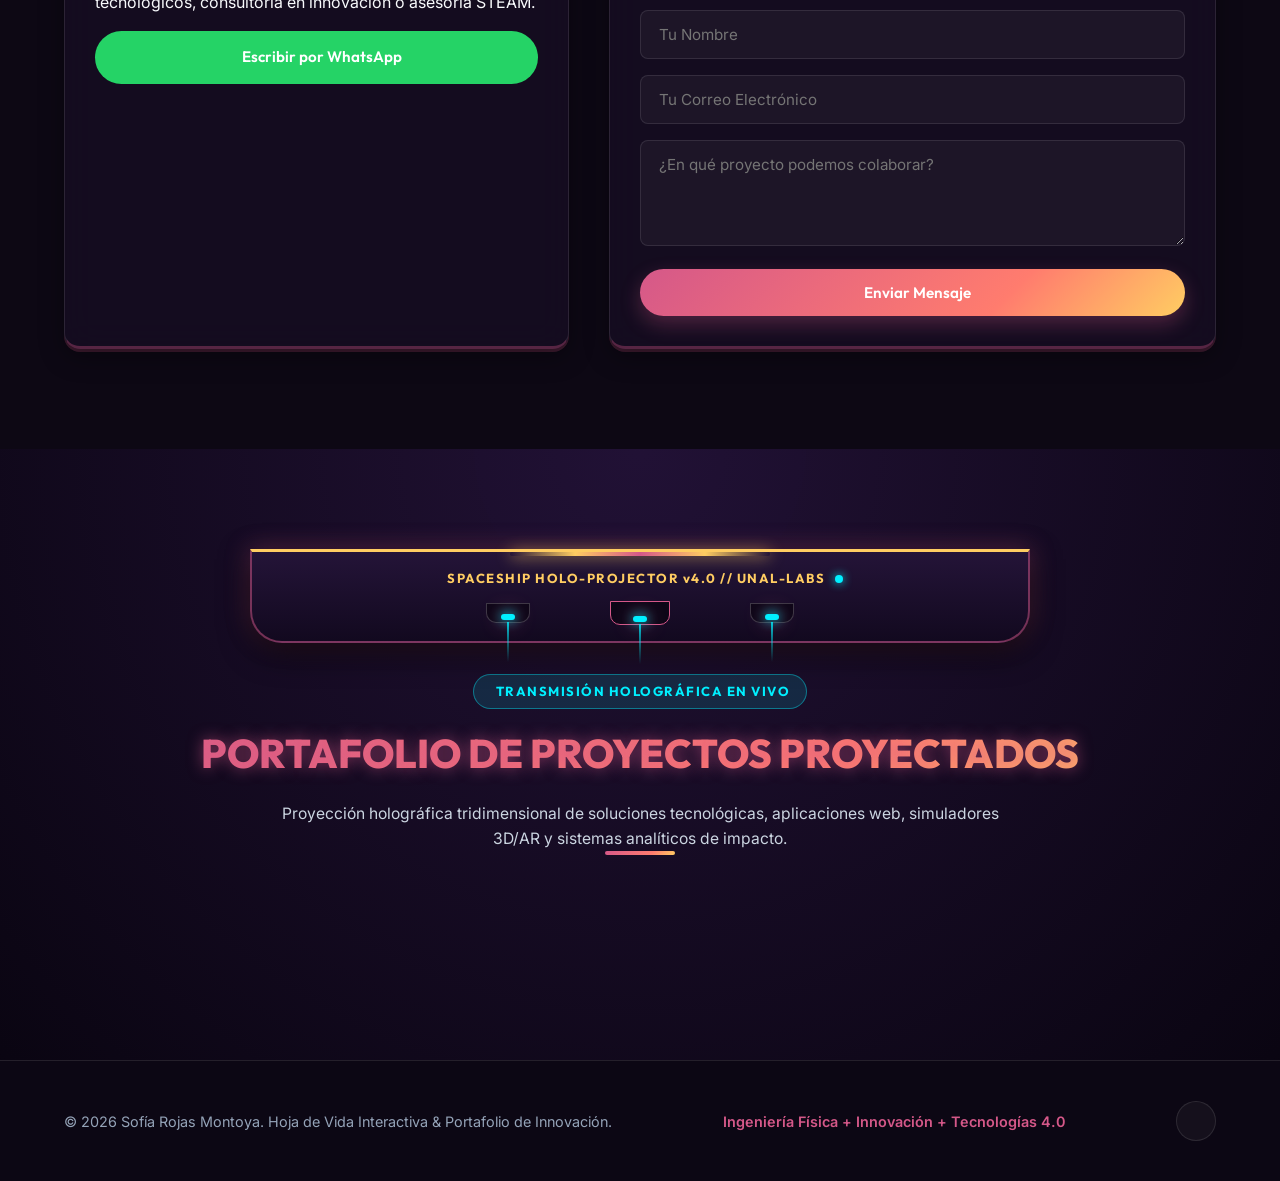
==== commit 44557f9b: "Organize personal projects portfolio into 3D spaceship hologram emitter array showcase" ====
--- a/index.html
+++ b/index.html
@@ -722,305 +722,39 @@
       </div>
     </section>
 
-    <!-- Personal Projects Portfolio Section (Smartphone Mockup Carousel) -->
-    
-    <!-- Personal Projects Portfolio Section (Game Dev Studio 04 Style) -->
-    <section id="proyectos-personales" class="section-padding game-portfolio-section">
+    <!-- Personal Projects Portfolio Section (Sci-Fi Spaceship Hologram Projector Array) -->
+    <section id="proyectos-personales" class="section-padding holo-portfolio-section">
       <div class="container">
-        <!-- Section Header (Cyberpunk Game Dev Studio Style) -->
-        <div class="section-header text-center">
-          <span class="game-section-tag">_01 PORTAFOLIO DE PROYECTOS</span>
-          <h2 class="section-title game-title">PROYECTOS Y DESARROLLOS DESTACADOS</h2>
+        
+        <!-- Top Spaceship Emitter Pod Array -->
+        <div class="spaceship-header-container">
+          <div class="spaceship-hull">
+            <div class="spaceship-plasma-core"></div>
+            <div class="spaceship-label">
+              <i data-lucide="orbit"></i>
+              <span>SPACESHIP HOLO-PROJECTOR v4.0 // UNAL-LABS</span>
+              <span class="plasma-status-dot"></span>
+            </div>
+            <div class="spaceship-emitters">
+              <div class="emitter-pod"><div class="laser-lens"></div><div class="laser-beam-mini"></div></div>
+              <div class="emitter-pod main-emitter"><div class="laser-lens"></div><div class="laser-beam-mini"></div></div>
+              <div class="emitter-pod"><div class="laser-lens"></div><div class="laser-beam-mini"></div></div>
+            </div>
+          </div>
+        </div>
+
+        <!-- Section Header (Futuristic Hologram Style) -->
+        <div class="section-header text-center" style="margin-top: 30px;">
+          <span class="holo-section-tag"><i data-lucide="radio"></i> TRANSMISIÓN HOLOGRÁFICA EN VIVO</span>
+          <h2 class="section-title holo-title">PORTAFOLIO DE PROYECTOS PROYECTADOS</h2>
           <p style="color: var(--text-secondary); max-width: 750px; margin: 12px auto 0 auto; font-size: 0.98rem;">
-            Soluciones tecnológicas avanzadas, aplicaciones web interactivas, simuladores 3D/AR y sistemas analíticos diseñados con estándares de la Cuarta Revolución Industrial.
+            Proyección holográfica tridimensional de soluciones tecnológicas, aplicaciones web, simuladores 3D/AR y sistemas analíticos de impacto.
           </p>
           <div class="section-divider"></div>
         </div>
 
-        <!-- Filter Navigation Bar (Game Dev Studio Style) -->
+        <!-- Filter Navigation Bar (Holo Deck Filters) -->
         <div class="portfolio-filters game-filters" style="margin-bottom: 45px;">
-          <button class="filter-btn active" data-project-filter="all">_TODOS LOS PROYECTOS</button>
-          <button class="filter-btn" data-project-filter="webapp">_APLICACIONES WEB</button>
-          <button class="filter-btn" data-project-filter="simulacion">_SIMULADORES 3D / AR</button>
-          <button class="filter-btn" data-project-filter="analitica">_DASHBOARDS Y DATOS</button>
-        </div>
-
-        <!-- Game Dev Studio Projects Grid (2-Column Responsive Layout) -->
-        <div class="game-projects-grid">
-          
-          <!-- Card 1: FinalRep Fitness App -->
-          <div class="game-project-card card" data-project-cat="webapp">
-            <div class="game-card-media">
-              <div class="pc-mockup-frame">
-                <div class="pc-header-bar">
-                  <div class="pc-dots">
-                    <span class="pc-dot dot-red"></span>
-                    <span class="pc-dot dot-yellow"></span>
-                    <span class="pc-dot dot-green"></span>
-                  </div>
-                  <div class="pc-url-bar">https://finalrep-app.web.app</div>
-                </div>
-                <div class="pc-screen">
-                  <img src="Aplicaciones WEB/FinalRep_1.png" alt="FinalRep Web App" class="game-card-img" id="img-proj-1">
-                </div>
-              </div>
-              <span class="game-badge badge-rose">APLICACIÓN WEB & IA</span>
-
-              <!-- Thumbnail Device Switcher -->
-              <div class="game-thumb-switcher">
-                <button class="thumb-btn active" onclick="switchGameImg('img-proj-1', 'Aplicaciones WEB/FinalRep_1.png', this)">PC</button>
-                <button class="thumb-btn" onclick="switchGameImg('img-proj-1', 'Aplicaciones WEB/FinalRep Celular.jpeg', this)">MÓVIL</button>
-                <button class="thumb-btn" onclick="switchGameImg('img-proj-1', 'Aplicaciones WEB/FinalRep_2.png', this)">ANALÍTICA</button>
-              </div>
-            </div>
-
-            <div class="game-card-body">
-              <span class="game-index-tag">PROYECTO _01</span>
-              <h3 class="game-card-title">FinalRep — Platform Fitness & AI</h3>
-              <p class="game-card-desc">
-                Plataforma interactiva de seguimiento de ejercicios en tiempo real, rutinas guiadas, contador inteligente de repeticiones y paneles gráficos de progreso físico.
-              </p>
-              <div class="game-tech-stack">
-                <span class="tech-chip">JavaScript ES6+</span>
-                <span class="tech-chip">PWA</span>
-                <span class="tech-chip">Chart.js</span>
-                <span class="tech-chip">CSS3 Glassmorphism</span>
-              </div>
-              <div class="game-card-footer">
-                <a href="#contact" class="game-card-btn">
-                  <span>Explorar Proyecto</span>
-                  <i data-lucide="arrow-right"></i>
-                </a>
-              </div>
-            </div>
-          </div>
-
-          <!-- Card 2: Dashboard Diagnóstico -->
-          <div class="game-project-card card" data-project-cat="analitica">
-            <div class="game-card-media">
-              <div class="pc-mockup-frame">
-                <div class="pc-header-bar">
-                  <div class="pc-dots">
-                    <span class="pc-dot dot-red"></span>
-                    <span class="pc-dot dot-yellow"></span>
-                    <span class="pc-dot dot-green"></span>
-                  </div>
-                  <div class="pc-url-bar">https://diagnostico-territorio.unal.edu.co</div>
-                </div>
-                <div class="pc-screen">
-                  <img src="Aplicaciones WEB/Dashbboard Diagnostico.png" alt="Dashboard Diagnóstico" class="game-card-img" id="img-proj-2">
-                </div>
-              </div>
-              <span class="game-badge badge-gold">ANALÍTICA & BIG DATA</span>
-
-              <div class="game-thumb-switcher">
-                <button class="thumb-btn active" onclick="switchGameImg('img-proj-2', 'Aplicaciones WEB/Dashbboard Diagnostico.png', this)">PANEL</button>
-                <button class="thumb-btn" onclick="switchGameImg('img-proj-2', 'Aplicaciones WEB/Formulario interactivo.png', this)">ENTRADA</button>
-              </div>
-            </div>
-
-            <div class="game-card-body">
-              <span class="game-index-tag">PROYECTO _02</span>
-              <h3 class="game-card-title">Dashboard Diagnóstico de Territorio</h3>
-              <p class="game-card-desc">
-                Sistema de inteligencia de negocios y analítica visual para la evaluación de necesidades tecnológicas, brechas educativas y toma de decisiones en 15 municipios.
-              </p>
-              <div class="game-tech-stack">
-                <span class="tech-chip">Python</span>
-                <span class="tech-chip">Pandas</span>
-                <span class="tech-chip">Data Visualization</span>
-                <span class="tech-chip">FastAPI</span>
-              </div>
-              <div class="game-card-footer">
-                <a href="#contact" class="game-card-btn">
-                  <span>Explorar Proyecto</span>
-                  <i data-lucide="arrow-right"></i>
-                </a>
-              </div>
-            </div>
-          </div>
-
-          <!-- Card 3: Dashboard Aulas STEAM -->
-          <div class="game-project-card card" data-project-cat="analitica">
-            <div class="game-card-media">
-              <div class="pc-mockup-frame">
-                <div class="pc-header-bar">
-                  <div class="pc-dots">
-                    <span class="pc-dot dot-red"></span>
-                    <span class="pc-dot dot-yellow"></span>
-                    <span class="pc-dot dot-green"></span>
-                  </div>
-                  <div class="pc-url-bar">https://aulas-steam-monitoreo.unal.edu.co</div>
-                </div>
-                <div class="pc-screen">
-                  <img src="Aplicaciones WEB/Dashboard Aulas.png" alt="Dashboard Aulas STEAM" class="game-card-img" id="img-proj-3">
-                </div>
-              </div>
-              <span class="game-badge badge-peach">GESTIÓN & TECNOLOGÍA</span>
-
-              <div class="game-thumb-switcher">
-                <button class="thumb-btn active" onclick="switchGameImg('img-proj-3', 'Aplicaciones WEB/Dashboard Aulas.png', this)">MONITOREO</button>
-                <button class="thumb-btn" onclick="switchGameImg('img-proj-3', 'Aplicaciones WEB/Formulario interactivo.png', this)">INVENTARIO</button>
-              </div>
-            </div>
-
-            <div class="game-card-body">
-              <span class="game-index-tag">PROYECTO _03</span>
-              <h3 class="game-card-title">Monitoreo Aulas STEAM Manizales</h3>
-              <p class="game-card-desc">
-                Plataforma de seguimiento en tiempo real para el control de inventario de equipos 3D, capacitaciones docentes y adopción tecnológica escolar.
-              </p>
-              <div class="game-tech-stack">
-                <span class="tech-chip">React / Vanilla JS</span>
-                <span class="tech-chip">Chart.js</span>
-                <span class="tech-chip">REST APIs</span>
-                <span class="tech-chip">CSS Grid</span>
-              </div>
-              <div class="game-card-footer">
-                <a href="#contact" class="game-card-btn">
-                  <span>Explorar Proyecto</span>
-                  <i data-lucide="arrow-right"></i>
-                </a>
-              </div>
-            </div>
-          </div>
-
-          <!-- Card 4: Motor Render 3D & Simuladores -->
-          <div class="game-project-card card" data-project-cat="simulacion">
-            <div class="game-card-media">
-              <div class="pc-mockup-frame">
-                <div class="pc-header-bar">
-                  <div class="pc-dots">
-                    <span class="pc-dot dot-red"></span>
-                    <span class="pc-dot dot-yellow"></span>
-                    <span class="pc-dot dot-green"></span>
-                  </div>
-                  <div class="pc-url-bar">https://render3d-engine.web.app</div>
-                </div>
-                <div class="pc-screen">
-                  <img src="Aplicaciones WEB/Motor Render.png" alt="Motor Render 3D" class="game-card-img" id="img-proj-4">
-                </div>
-              </div>
-              <span class="game-badge badge-coral">SIMULADOR 3D & WEBGL</span>
-
-              <div class="game-thumb-switcher">
-                <button class="thumb-btn active" onclick="switchGameImg('img-proj-4', 'Aplicaciones WEB/Motor Render.png', this)">ENGINE</button>
-                <button class="thumb-btn" onclick="switchGameImg('img-proj-4', 'Aplicaciones WEB/Motor Render_2.png', this)">VISTA 2</button>
-                <button class="thumb-btn" onclick="switchGameImg('img-proj-4', 'Aplicaciones WEB/Motor Render_3.png', this)">VISTA 3</button>
-              </div>
-            </div>
-
-            <div class="game-card-body">
-              <span class="game-index-tag">PROYECTO _04</span>
-              <h3 class="game-card-title">Motor de Render & Simulador 3D</h3>
-              <p class="game-card-desc">
-                Entorno interactivo WebGL para la simulación física, inspección de piezas tridimensionales, materiales fotorrealistas e iluminación dinámica.
-              </p>
-              <div class="game-tech-stack">
-                <span class="tech-chip">Three.js</span>
-                <span class="tech-chip">WebGL</span>
-                <span class="tech-chip">GLTF/OBJ</span>
-                <span class="tech-chip">Physical Shaders</span>
-              </div>
-              <div class="game-card-footer">
-                <a href="#contact" class="game-card-btn">
-                  <span>Explorar Proyecto</span>
-                  <i data-lucide="arrow-right"></i>
-                </a>
-              </div>
-            </div>
-          </div>
-
-          <!-- Card 5: Simulador Físico AR -->
-          <div class="game-project-card card" data-project-cat="simulacion">
-            <div class="game-card-media">
-              <div class="pc-mockup-frame">
-                <div class="pc-header-bar">
-                  <div class="pc-dots">
-                    <span class="pc-dot dot-red"></span>
-                    <span class="pc-dot dot-yellow"></span>
-                    <span class="pc-dot dot-green"></span>
-                  </div>
-                  <div class="pc-url-bar">https://simulador-fisicas-ar.web.app</div>
-                </div>
-                <div class="pc-screen">
-                  <img src="Aplicaciones WEB/Fisicas AR.jpeg" alt="Físicas AR" class="game-card-img" id="img-proj-5">
-                </div>
-              </div>
-              <span class="game-badge badge-rose">REALIDAD AUMENTADA</span>
-
-              <div class="game-thumb-switcher">
-                <button class="thumb-btn active" onclick="switchGameImg('img-proj-5', 'Aplicaciones WEB/Fisicas AR.jpeg', this)">AR LAB</button>
-                <button class="thumb-btn" onclick="switchGameImg('img-proj-5', 'Aplicaciones WEB/Mancuerna AR.jpeg', this)">VISOR 3D</button>
-              </div>
-            </div>
-
-            <div class="game-card-body">
-              <span class="game-index-tag">PROYECTO _05</span>
-              <h3 class="game-card-title">Simulador Físico en Realidad Aumentada</h3>
-              <p class="game-card-desc">
-                Aplicación WebXR que proyecta experimentos de física y modelos 3D interactivos en el espacio real para laboratorios de enseñanza activa.
-              </p>
-              <div class="game-tech-stack">
-                <span class="tech-chip">WebXR API</span>
-                <span class="tech-chip">AR.js</span>
-                <span class="tech-chip">Three.js</span>
-                <span class="tech-chip">Mobile Sensors</span>
-              </div>
-              <div class="game-card-footer">
-                <a href="#contact" class="game-card-btn">
-                  <span>Explorar Proyecto</span>
-                  <i data-lucide="arrow-right"></i>
-                </a>
-              </div>
-            </div>
-          </div>
-
-          <!-- Card 6: Prototipo Robótico & Patente UV -->
-          <div class="game-project-card card" data-project-cat="simulacion">
-            <div class="game-card-media">
-              <div class="pc-mockup-frame">
-                <div class="pc-header-bar">
-                  <div class="pc-dots">
-                    <span class="pc-dot dot-red"></span>
-                    <span class="pc-dot dot-yellow"></span>
-                    <span class="pc-dot dot-green"></span>
-                  </div>
-                  <div class="pc-url-bar">https://robotica-uv.unal.edu.co</div>
-                </div>
-                <div class="pc-screen">
-                  <img src="Aplicaciones WEB/Brazo Robotico_1.png" alt="Brazo Robótico UV" class="game-card-img" id="img-proj-6">
-                </div>
-              </div>
-              <span class="game-badge badge-gold">HARDWARE 4.0 & PATENTE</span>
-
-              <div class="game-thumb-switcher">
-                <button class="thumb-btn active" onclick="switchGameImg('img-proj-6', 'Aplicaciones WEB/Brazo Robotico_1.png', this)">CAD 3D</button>
-                <button class="thumb-btn" onclick="switchGameImg('img-proj-6', 'Aplicaciones WEB/Brazo Robotico_2.png', this)">VISTA 2</button>
-                <button class="thumb-btn" onclick="switchGameImg('img-proj-6', 'Evidencia3.jpg', this)">PROTOTIPO</button>
-              </div>
-            </div>
-
-            <div class="game-card-body">
-              <span class="game-index-tag">PROYECTO _06</span>
-              <h3 class="game-card-title">Robot de Desinfección UV COVID-19</h3>
-              <p class="game-card-desc">
-                Diseño 3D, simulación cinemática e ingeniería de detalle para robot autónomo de desinfección ultravioleta. Proyecto con Solicitud de Patente Radicada.
-              </p>
-              <div class="game-tech-stack">
-                <span class="tech-chip">Fusion 360</span>
-                <span class="tech-chip">Impresión 3D</span>
-                <span class="tech-chip">Robótica</span>
-                <span class="tech-chip">Patente Radicada</span>
-              </div>
-              <div class="game-card-footer">
-                <a href="#contact" class="game-card-btn">
-                  <span>Explorar Proyecto</span>
-                  <i data-lucide="arrow-right"></i>
-                </a>
-              </div>
-            </div>
-          </div>
 
         </div>
       </div>
--- a/style2.css
+++ b/style2.css
@@ -2538,3 +2538,286 @@
     gap: 24px;
   }
 }
+
+
+/* ==========================================================================
+   SPACESHIP HOLOGRAM PROJECTOR ARRAY & FLOATING 3D HOLOGRAM CARDS
+   ========================================================================== */
+
+.holo-portfolio-section {
+  position: relative;
+  overflow: hidden;
+  background: radial-gradient(circle at 50% 0%, rgba(35, 18, 55, 0.95), rgba(10, 5, 18, 0.98)) !important;
+}
+
+/* Spaceship Emitter Hull at Top */
+.spaceship-header-container {
+  display: flex;
+  justify-content: center;
+  margin-bottom: 20px;
+  position: relative;
+  z-index: 20;
+}
+
+.spaceship-hull {
+  position: relative;
+  width: 100%;
+  max-width: 780px;
+  padding: 16px 28px;
+  background: linear-gradient(180deg, #241438 0%, #12091f 100%);
+  border: 2px solid rgba(213, 88, 137, 0.5);
+  border-top: 3px solid var(--warm-gold);
+  border-radius: 0 0 32px 32px;
+  box-shadow: 0 10px 30px rgba(0, 0, 0, 0.8), 0 0 25px rgba(213, 88, 137, 0.4);
+  display: flex;
+  flex-direction: column;
+  align-items: center;
+  gap: 12px;
+}
+
+.spaceship-plasma-core {
+  position: absolute;
+  top: 0;
+  left: 50%;
+  transform: translateX(-50%);
+  width: 260px;
+  height: 4px;
+  background: linear-gradient(90deg, transparent, var(--warm-gold), var(--rose-magenta), var(--warm-gold), transparent);
+  box-shadow: 0 0 15px var(--warm-gold);
+  border-radius: 2px;
+}
+
+.spaceship-label {
+  display: flex;
+  align-items: center;
+  gap: 10px;
+  font-family: var(--font-family-title);
+  font-size: 0.82rem;
+  font-weight: 700;
+  letter-spacing: 1.5px;
+  color: var(--warm-gold);
+}
+
+.plasma-status-dot {
+  width: 8px;
+  height: 8px;
+  border-radius: 50%;
+  background: #00f0ff;
+  box-shadow: 0 0 10px #00f0ff;
+  animation: pulse 1.5s infinite;
+}
+
+.spaceship-emitters {
+  display: flex;
+  gap: 80px;
+  align-items: center;
+}
+
+.emitter-pod {
+  position: relative;
+  width: 44px;
+  height: 20px;
+  background: #0d0617;
+  border: 1px solid rgba(255, 255, 255, 0.2);
+  border-radius: 0 0 10px 10px;
+  display: flex;
+  justify-content: center;
+}
+
+.emitter-pod.main-emitter {
+  width: 60px;
+  height: 24px;
+  border-color: var(--rose-magenta);
+}
+
+.laser-lens {
+  position: absolute;
+  bottom: 2px;
+  width: 14px;
+  height: 6px;
+  background: #00f0ff;
+  border-radius: 4px;
+  box-shadow: 0 0 12px #00f0ff, 0 0 20px var(--rose-magenta);
+}
+
+.laser-beam-mini {
+  position: absolute;
+  top: 100%;
+  width: 2px;
+  height: 40px;
+  background: linear-gradient(180deg, #00f0ff, transparent);
+  opacity: 0.8;
+  animation: beamPulse 2s infinite ease-in-out;
+}
+
+@keyframes beamPulse {
+  0%, 100% { opacity: 0.4; height: 30px; }
+  50% { opacity: 0.9; height: 50px; }
+}
+
+/* Hologram Light Chamber & Cone */
+.holo-projection-chamber {
+  position: relative;
+  width: 100%;
+  padding-top: 20px;
+}
+
+.holo-light-cone {
+  position: absolute;
+  top: -100px;
+  left: 50%;
+  transform: translateX(-50%);
+  width: 120%;
+  height: 100%;
+  background: radial-gradient(ellipse at top, rgba(213, 88, 137, 0.15) 0%, rgba(0, 240, 255, 0.08) 40%, transparent 75%);
+  pointer-events: none;
+  z-index: 1;
+}
+
+/* Hologram Projects Grid */
+.holo-projects-grid {
+  position: relative;
+  z-index: 10;
+  display: grid;
+  grid-template-columns: repeat(2, 1fr);
+  gap: 32px;
+}
+
+/* Floating 3D Hologram Card */
+.holo-project-card {
+  position: relative;
+  background: rgba(16, 9, 26, 0.85) !important;
+  backdrop-filter: blur(20px) !important;
+  border: 1px solid rgba(0, 240, 255, 0.35) !important;
+  border-bottom: 4px solid var(--rose-magenta) !important;
+  border-radius: var(--border-radius-lg);
+  padding: 24px;
+  box-shadow: 0 12px 35px rgba(0, 0, 0, 0.6), 0 0 25px rgba(0, 240, 255, 0.15) !important;
+  animation: holoFloat 5s ease-in-out infinite alternate;
+  transition: transform 0.4s ease, border-color 0.4s ease, box-shadow 0.4s ease !important;
+}
+
+@keyframes holoFloat {
+  0% { transform: translateY(0px) rotateX(0deg); }
+  50% { transform: translateY(-8px) rotateX(1deg); }
+  100% { transform: translateY(0px) rotateX(0deg); }
+}
+
+.holo-project-card:nth-child(even) {
+  animation-delay: -2.5s;
+}
+
+.holo-project-card:hover {
+  transform: translateY(-12px) scale(1.02) !important;
+  border-color: var(--warm-gold) !important;
+  box-shadow: 0 20px 45px rgba(213, 88, 137, 0.45), 0 0 35px rgba(0, 240, 255, 0.35) !important;
+}
+
+/* Hologram Top Beam Source Line */
+.holo-beam-source {
+  position: absolute;
+  top: -12px;
+  left: 50%;
+  transform: translateX(-50%);
+  width: 140px;
+  height: 3px;
+  background: linear-gradient(90deg, transparent, #00f0ff, var(--warm-gold), #00f0ff, transparent);
+  box-shadow: 0 0 12px #00f0ff;
+  border-radius: 2px;
+}
+
+/* Hologram Corner Sci-Fi Brackets */
+.holo-card-corners .corner {
+  position: absolute;
+  width: 12px;
+  height: 12px;
+  border: 2px solid var(--warm-gold);
+  pointer-events: none;
+}
+.corner.top-left { top: 6px; left: 6px; border-right: none; border-bottom: none; }
+.corner.top-right { top: 6px; right: 6px; border-left: none; border-bottom: none; }
+.corner.bottom-left { bottom: 6px; left: 6px; border-right: none; border-top: none; }
+.corner.bottom-right { bottom: 6px; right: 6px; border-left: none; border-top: none; }
+
+/* HUD Top Bar */
+.holo-hud-bar {
+  display: flex;
+  justify-content: space-between;
+  align-items: center;
+  font-family: monospace;
+  font-size: 0.72rem;
+  color: #00f0ff;
+  margin-bottom: 12px;
+  padding-bottom: 6px;
+  border-bottom: 1px dashed rgba(0, 240, 255, 0.3);
+}
+
+.hud-signal {
+  display: flex;
+  align-items: center;
+  gap: 4px;
+  color: var(--warm-gold);
+}
+
+/* Scanline Effect */
+.holo-scan-line {
+  position: absolute;
+  top: -100%;
+  left: 0;
+  width: 100%;
+  height: 40%;
+  background: linear-gradient(180deg, transparent, rgba(0, 240, 255, 0.25), transparent);
+  animation: holoScan 4s infinite linear;
+  pointer-events: none;
+  z-index: 5;
+}
+
+@keyframes holoScan {
+  0% { top: -100%; }
+  100% { top: 200%; }
+}
+
+.holo-frame {
+  border-color: rgba(0, 240, 255, 0.4) !important;
+  box-shadow: 0 0 20px rgba(0, 240, 255, 0.2) !important;
+}
+
+.holo-title {
+  text-shadow: 0 0 15px rgba(213, 88, 137, 0.6);
+}
+
+.holo-section-tag {
+  display: inline-flex;
+  align-items: center;
+  gap: 6px;
+  font-family: var(--font-family-title);
+  font-size: 0.82rem;
+  font-weight: 700;
+  letter-spacing: 1.5px;
+  padding: 6px 16px;
+  border-radius: var(--border-radius-full);
+  background: rgba(0, 240, 255, 0.12);
+  border: 1px solid rgba(0, 240, 255, 0.4);
+  color: #00f0ff;
+  margin-bottom: 12px;
+}
+
+.holo-btn {
+  background: linear-gradient(135deg, rgba(0, 240, 255, 0.2), rgba(213, 88, 137, 0.3)) !important;
+  border: 1px solid rgba(0, 240, 255, 0.5) !important;
+  color: #ffffff !important;
+}
+
+.holo-btn:hover {
+  background: var(--gradient-brand) !important;
+  box-shadow: 0 0 20px rgba(0, 240, 255, 0.6) !important;
+}
+
+@media (max-width: 992px) {
+  .holo-projects-grid {
+    grid-template-columns: 1fr;
+  }
+  .spaceship-emitters {
+    gap: 40px;
+  }
+}
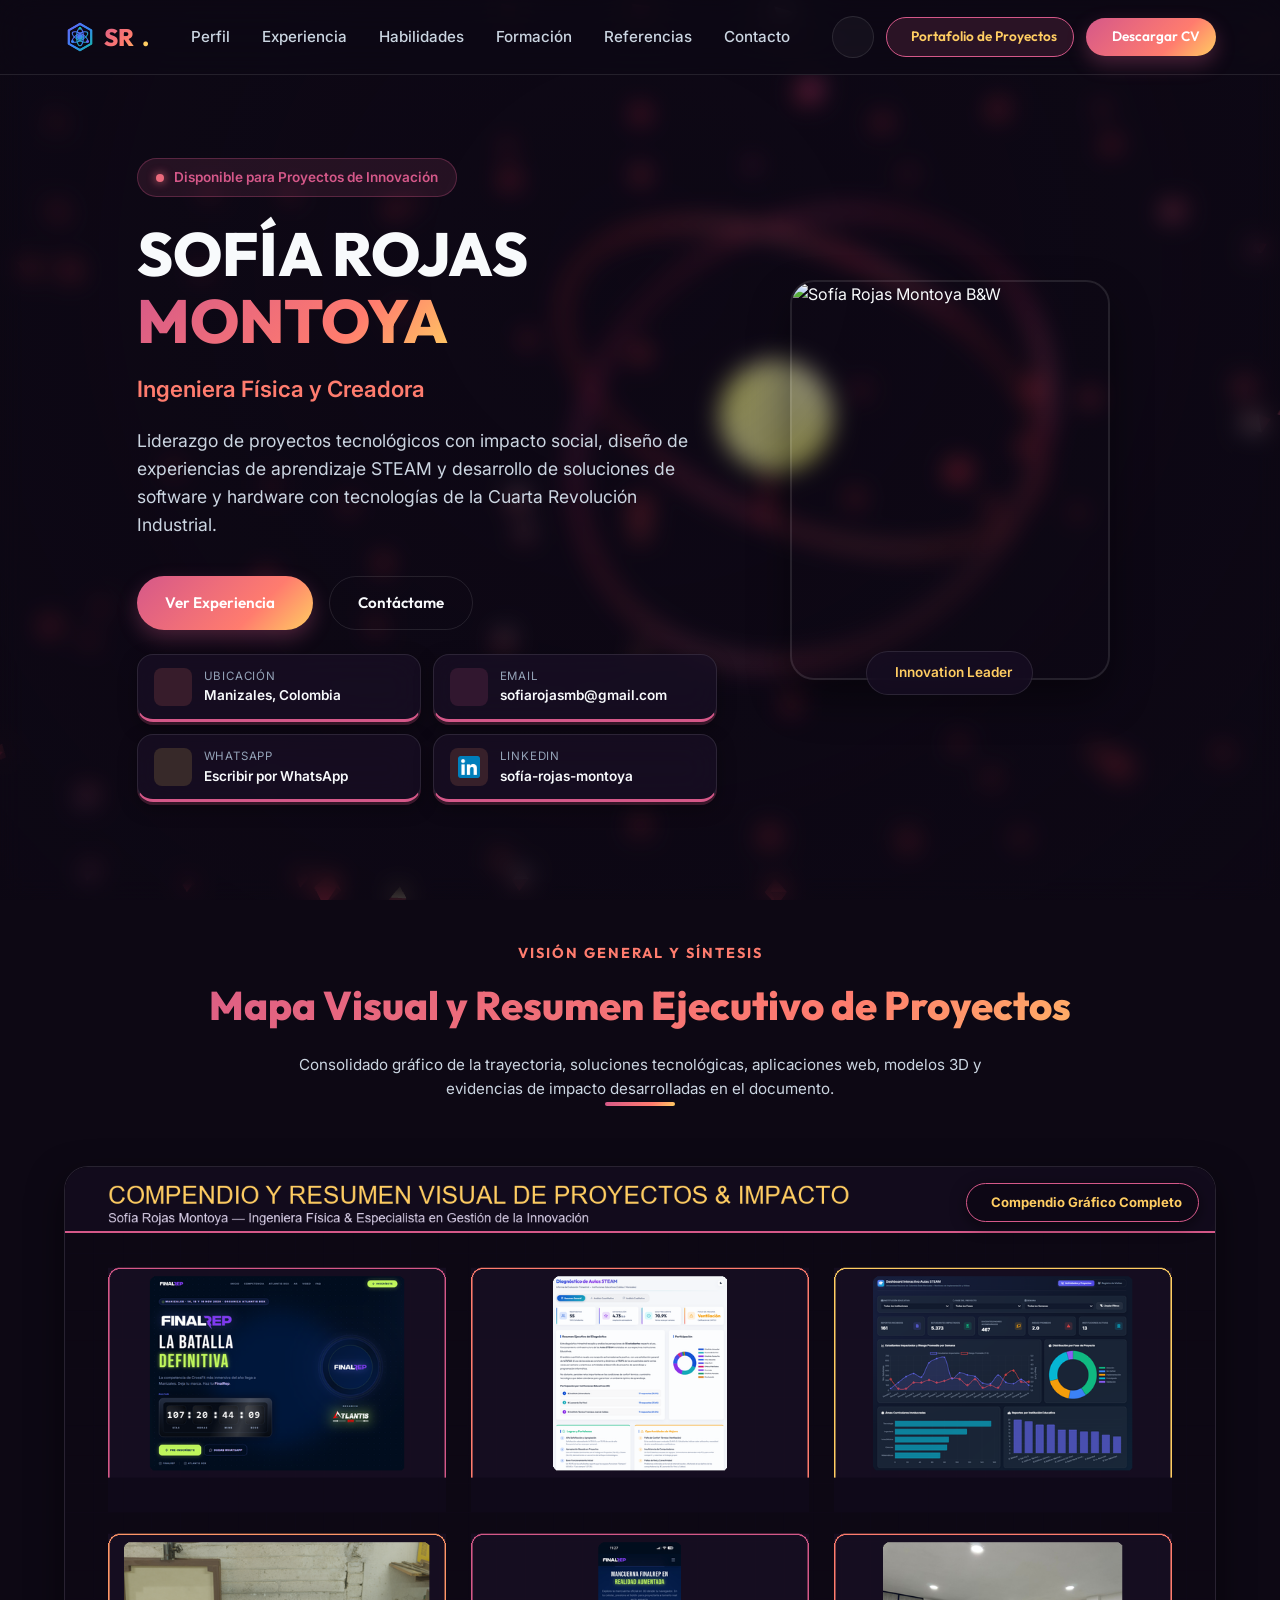
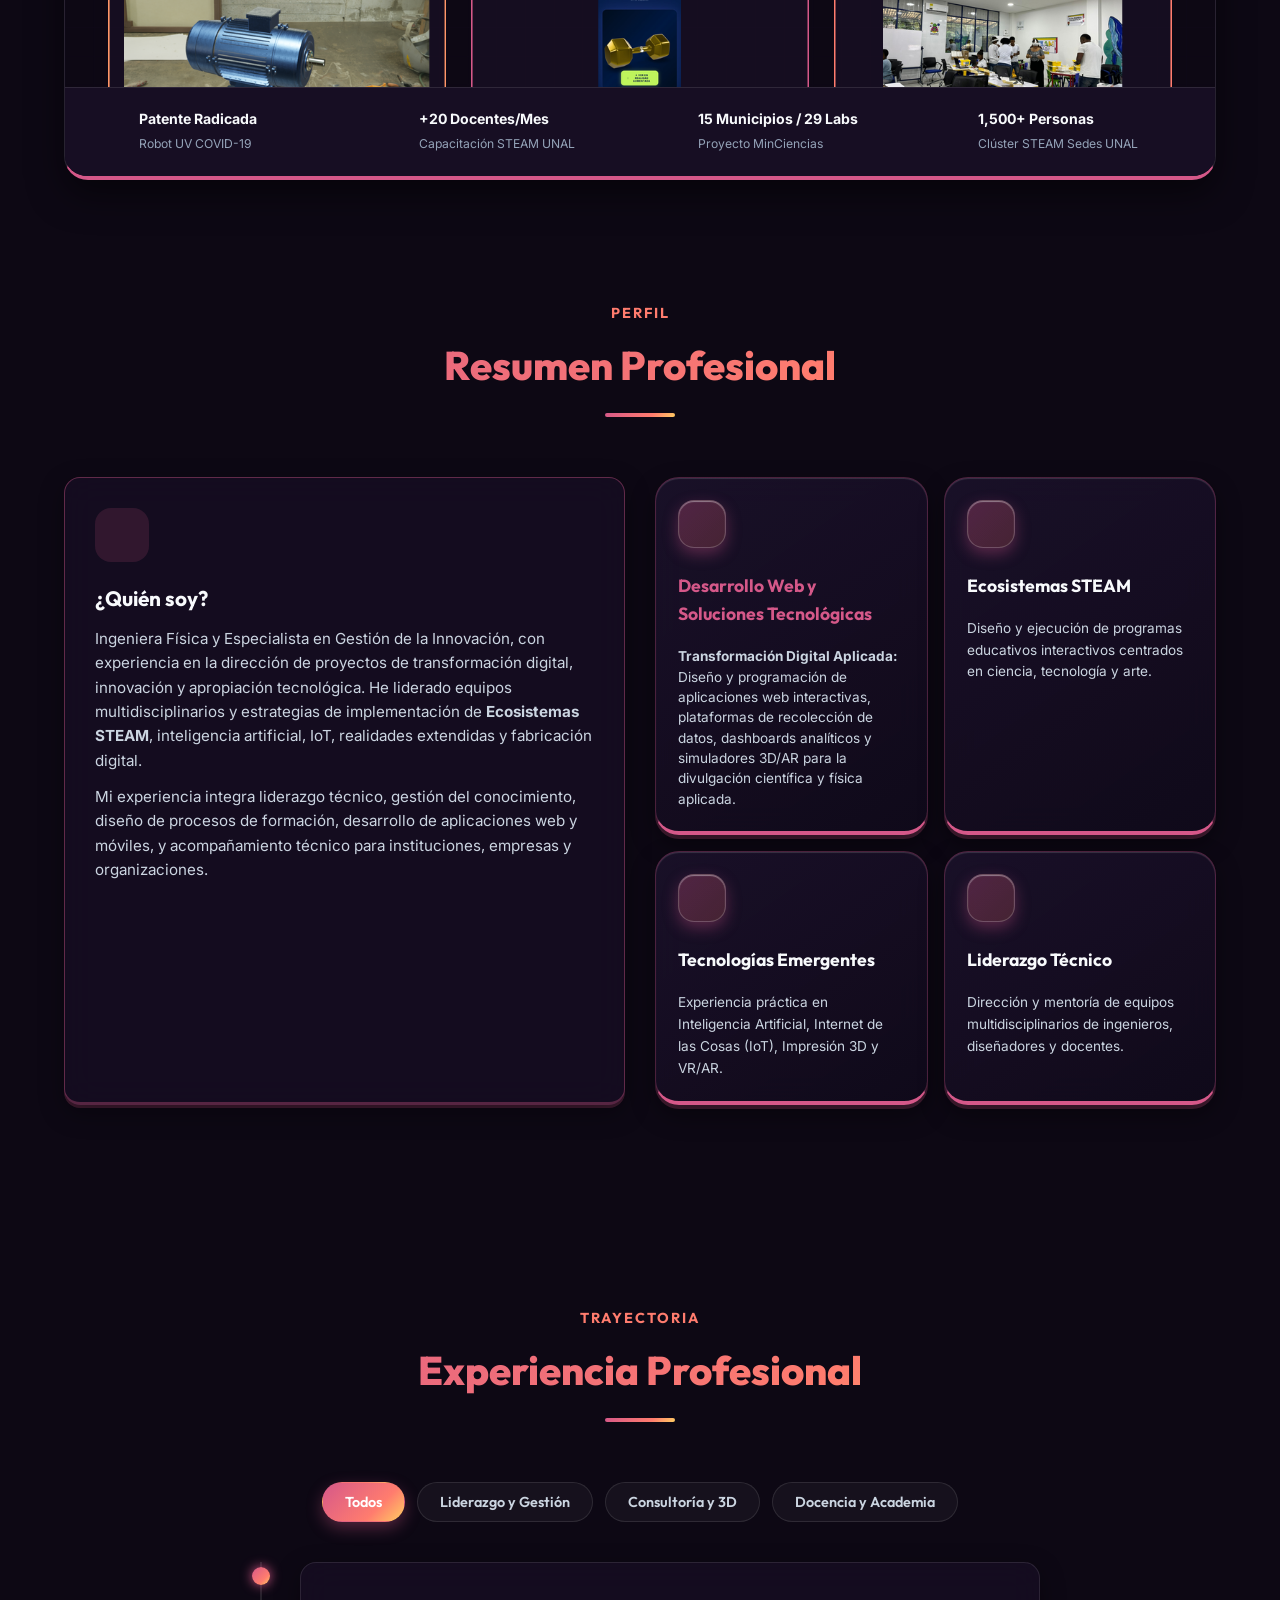
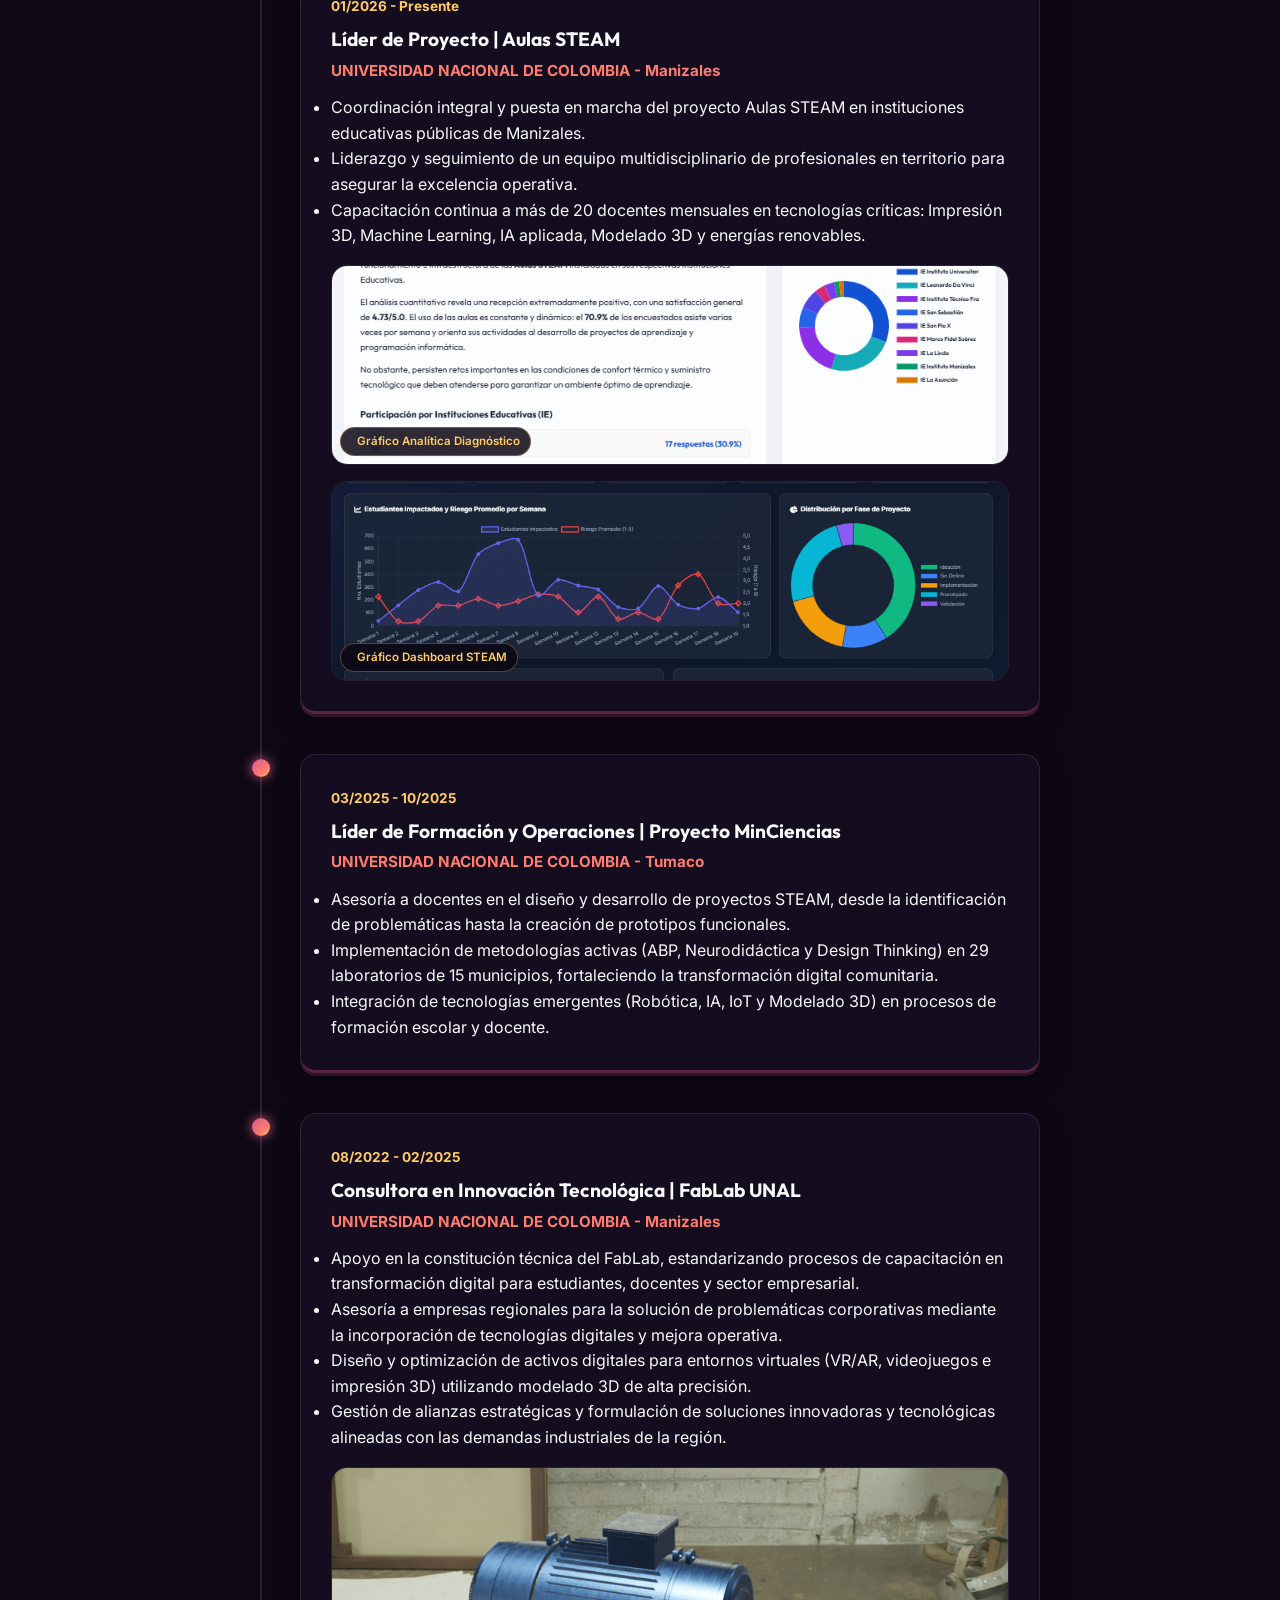
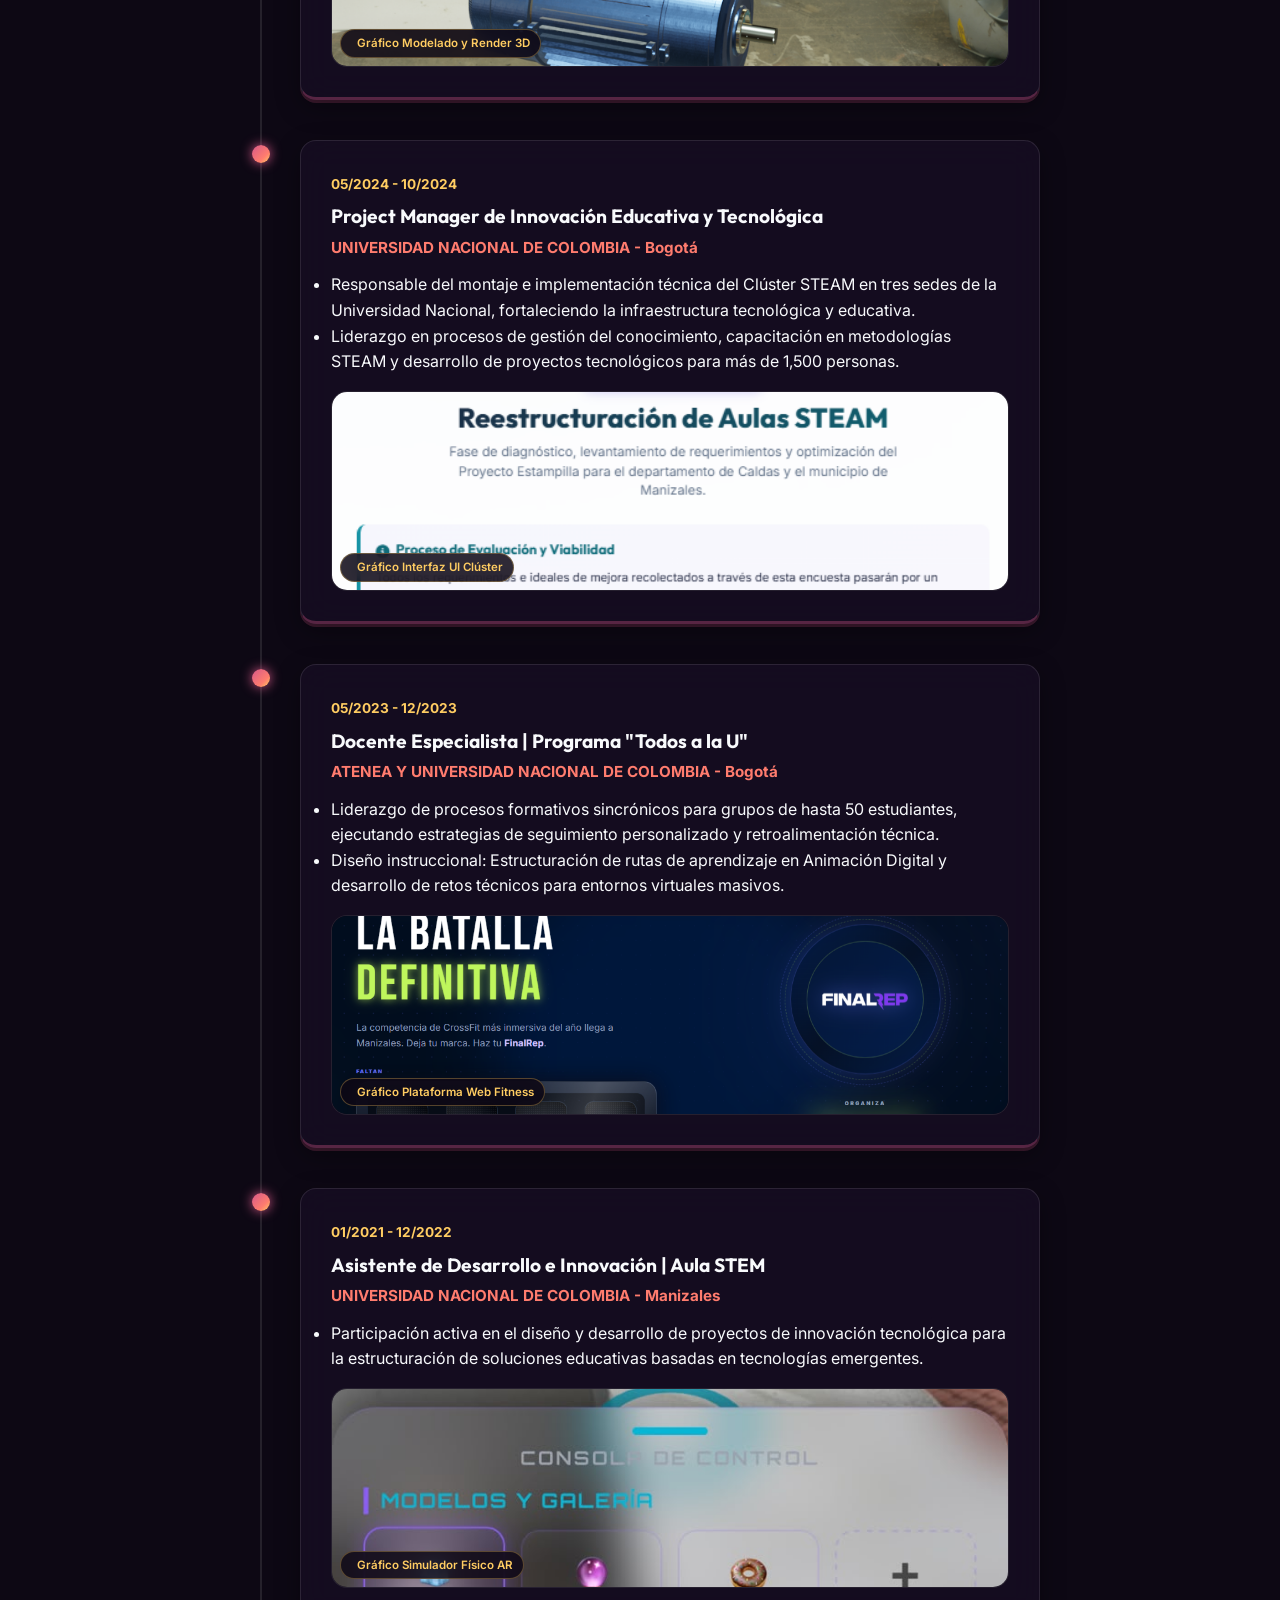
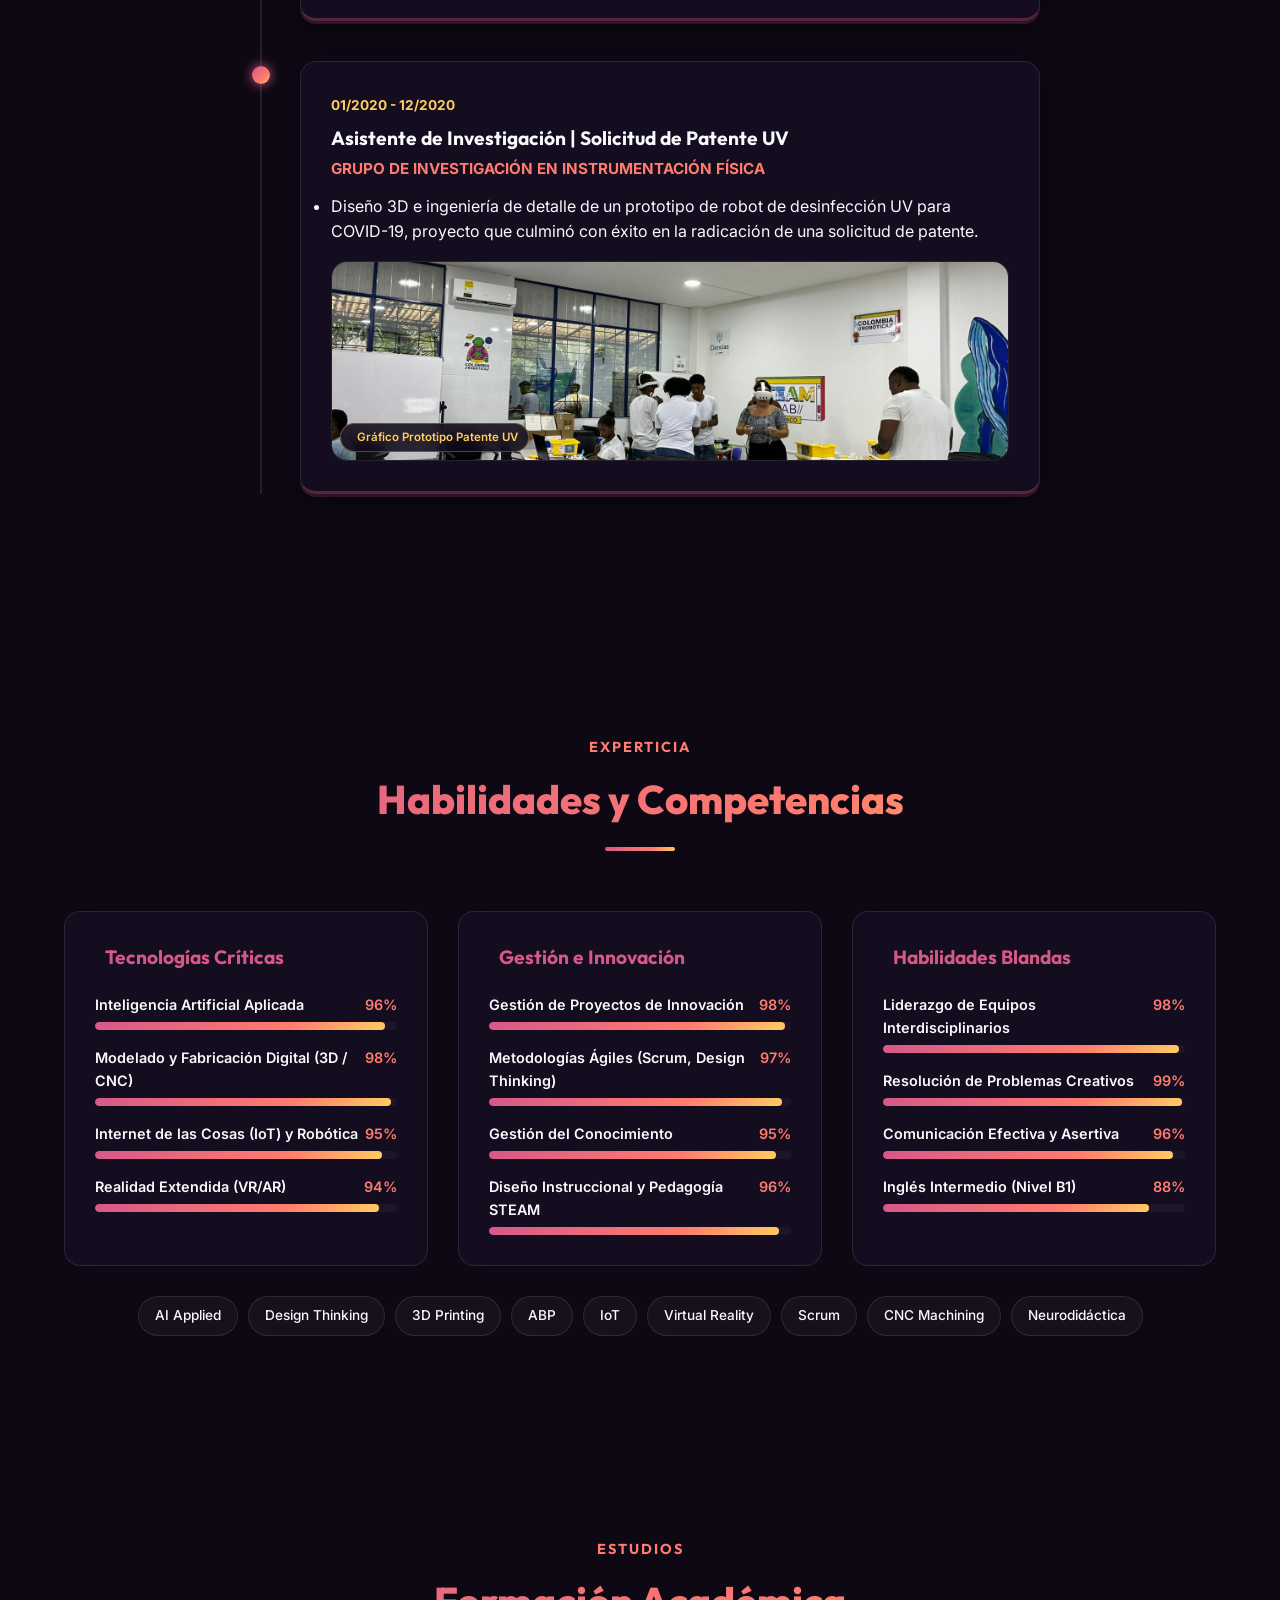
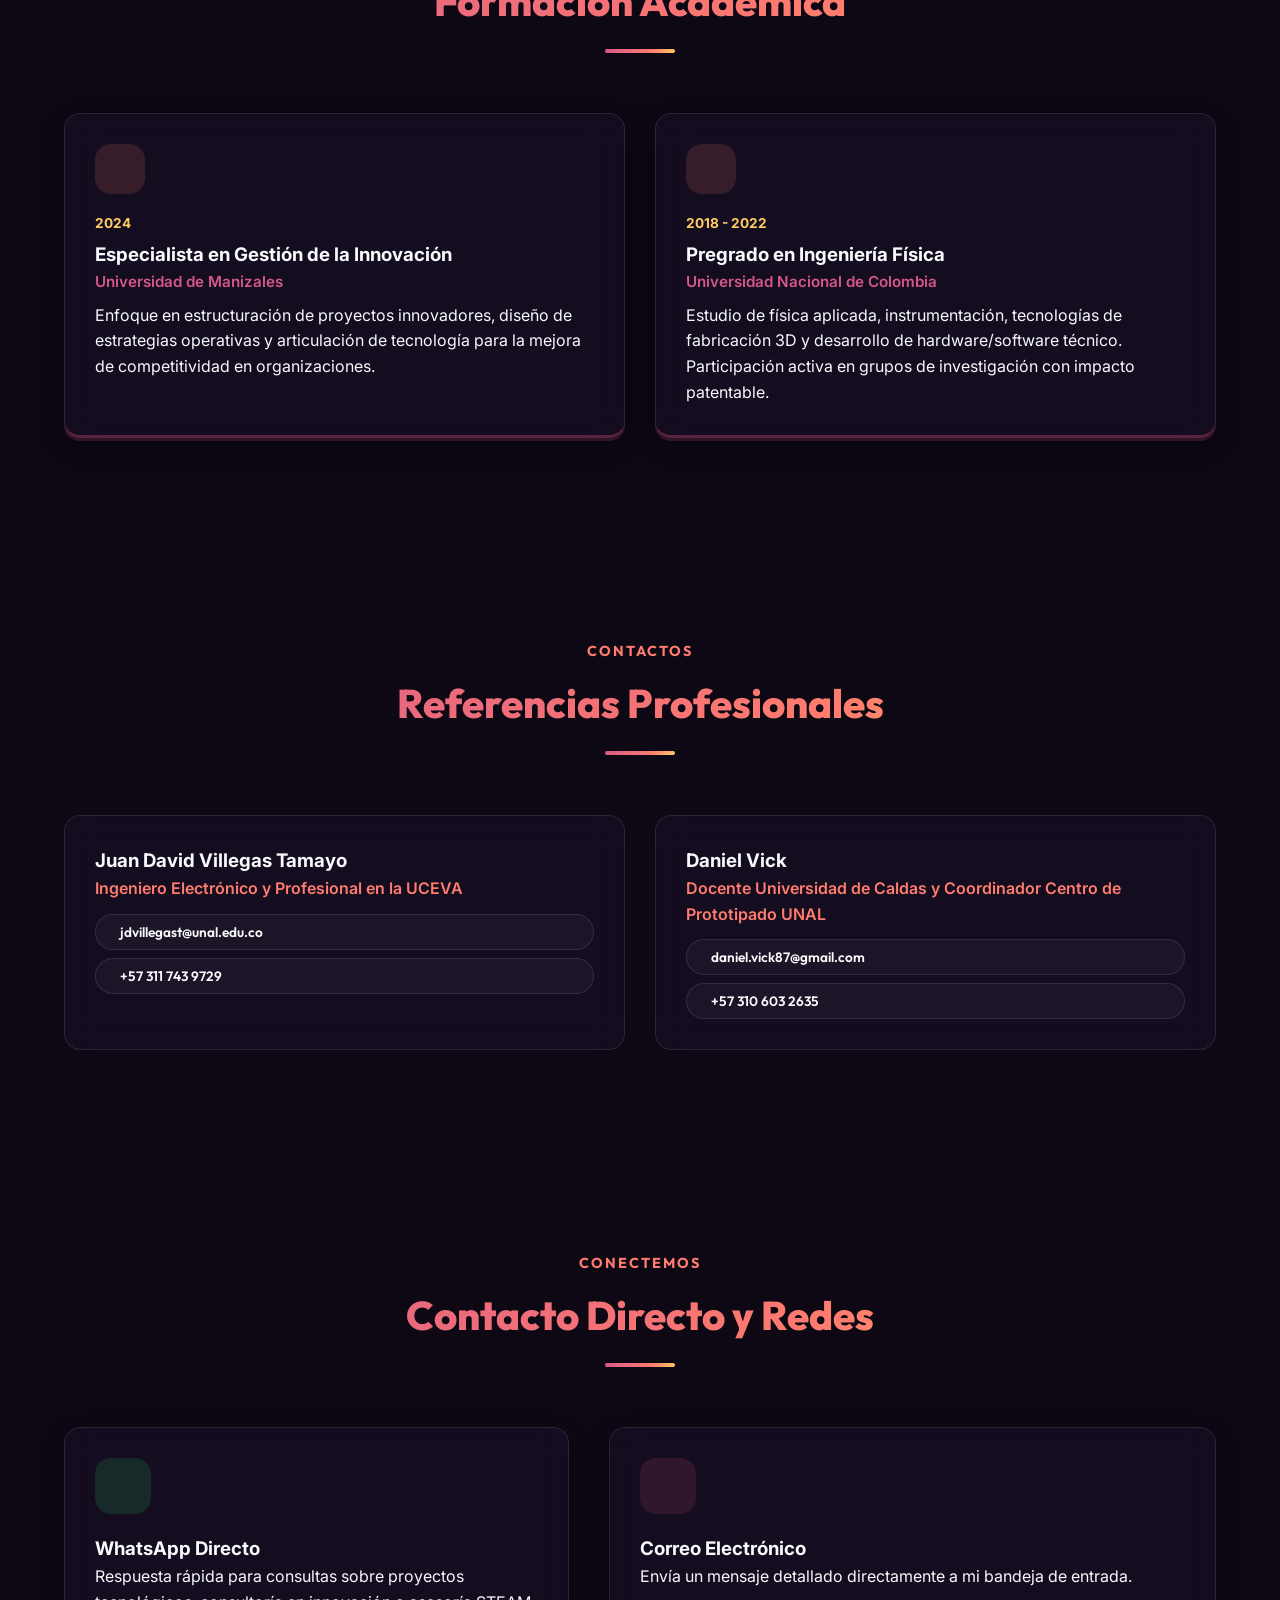
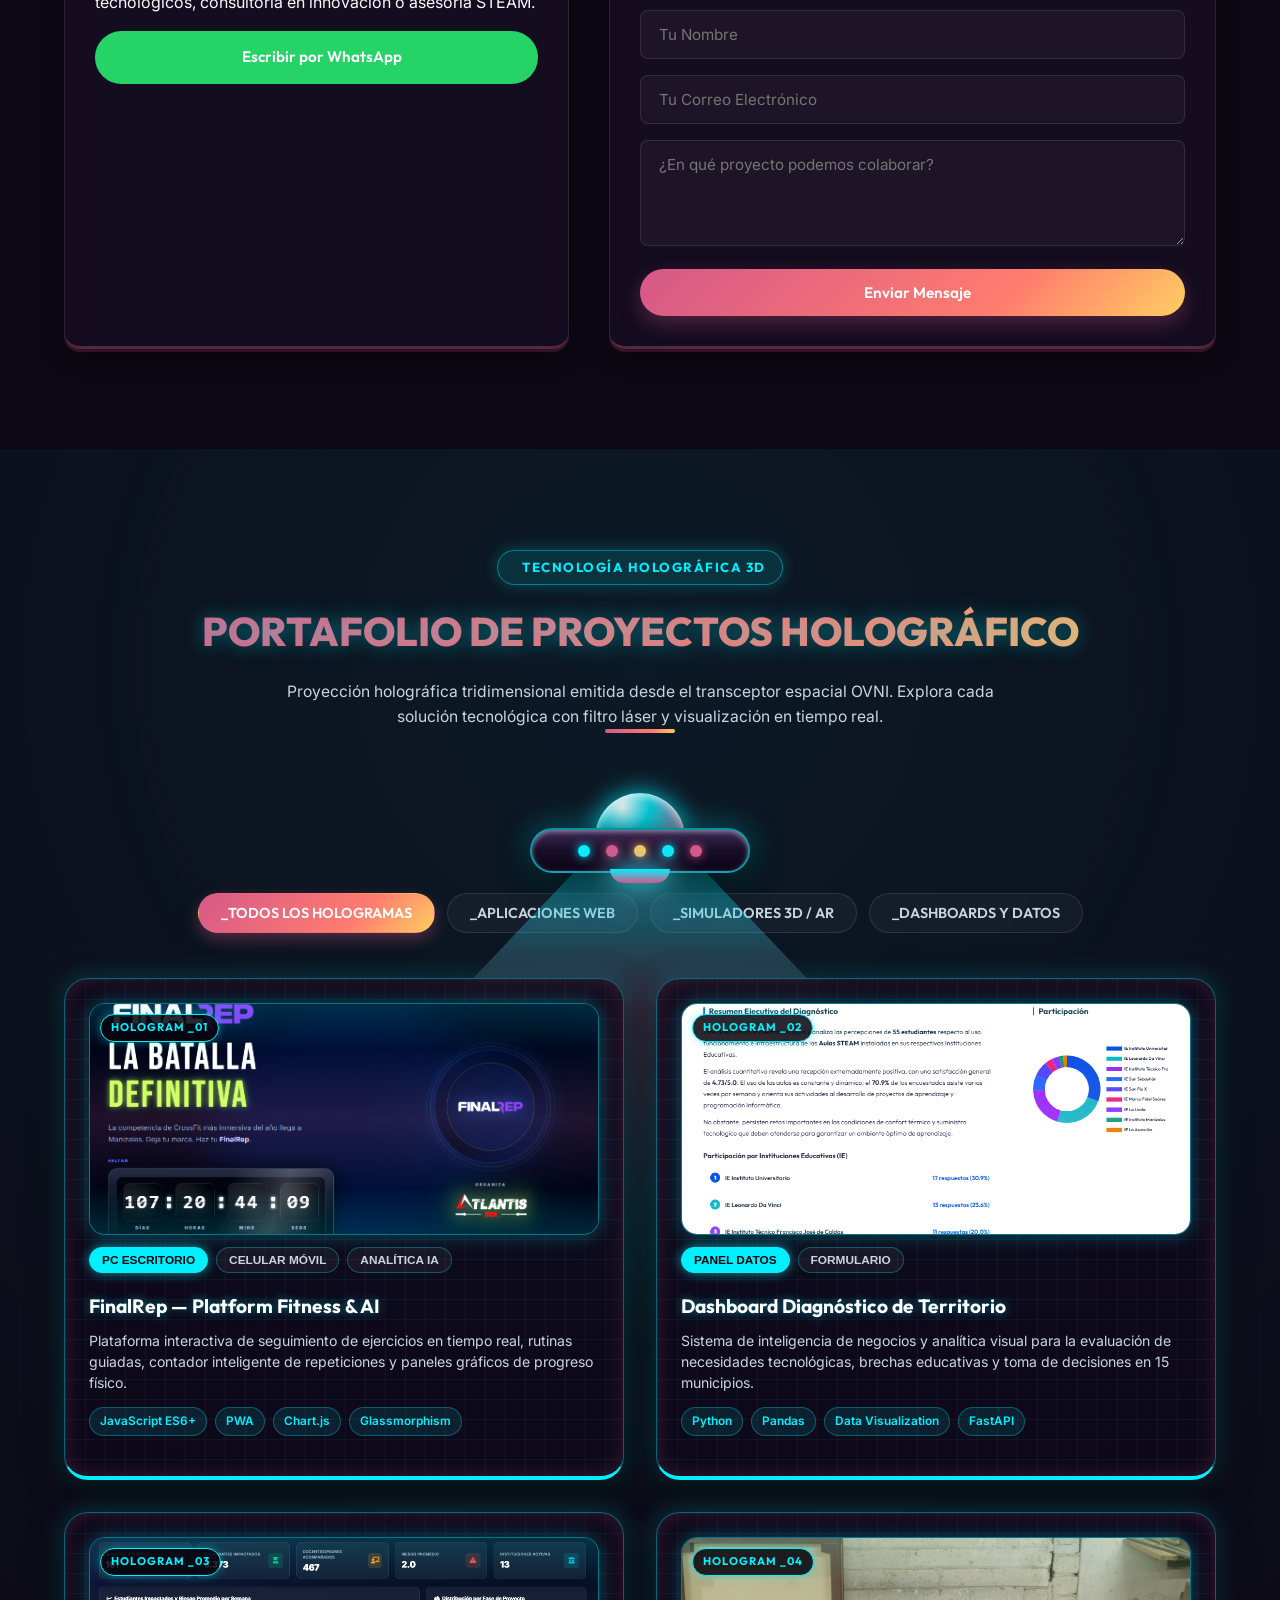
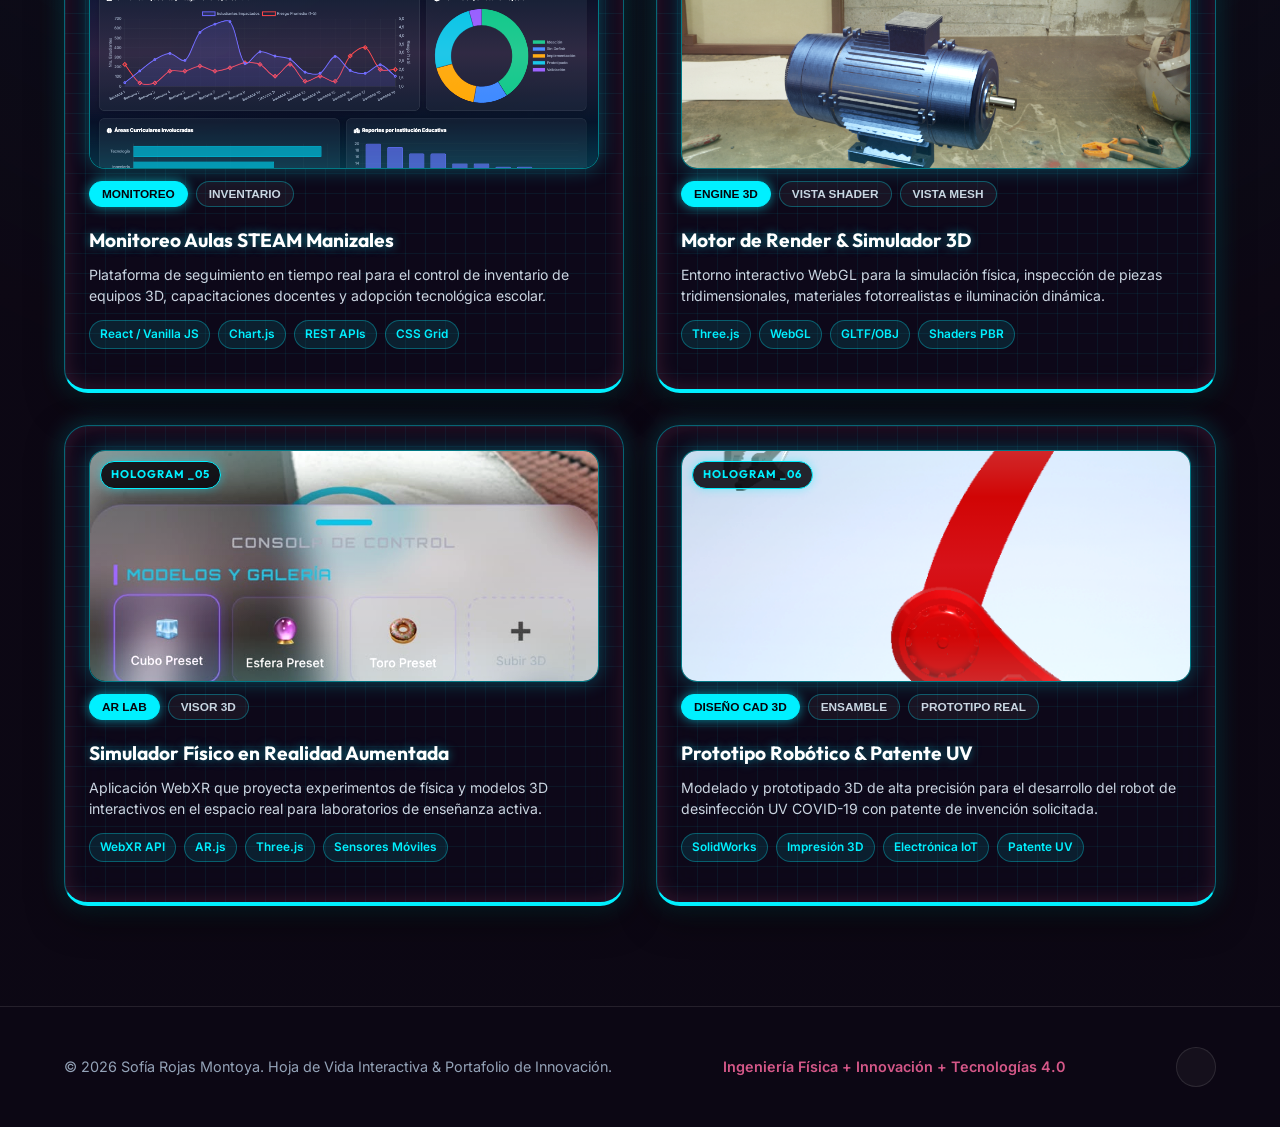
==== commit def632c7: "Transform personal projects portfolio into Alien UFO Spaceship 3D hologram projector with hologram s" ====
--- a/index.html
+++ b/index.html
@@ -722,43 +722,229 @@
       </div>
     </section>
 
-    <!-- Personal Projects Portfolio Section (Sci-Fi Spaceship Hologram Projector Array) -->
-    <section id="proyectos-personales" class="section-padding holo-portfolio-section">
+    <!-- Personal Projects Portfolio Section (Smartphone Mockup Carousel) -->
+    
+    <!-- Personal Projects Portfolio Section (Game Dev Studio 04 Style) -->
+        <!-- Personal Projects Portfolio Section (Alien UFO Spaceship Hologram Emitter) -->
+    <section id="proyectos-personales" class="section-padding ufo-portfolio-section">
       <div class="container">
-        
-        <!-- Top Spaceship Emitter Pod Array -->
-        <div class="spaceship-header-container">
-          <div class="spaceship-hull">
-            <div class="spaceship-plasma-core"></div>
-            <div class="spaceship-label">
-              <i data-lucide="orbit"></i>
-              <span>SPACESHIP HOLO-PROJECTOR v4.0 // UNAL-LABS</span>
-              <span class="plasma-status-dot"></span>
-            </div>
-            <div class="spaceship-emitters">
-              <div class="emitter-pod"><div class="laser-lens"></div><div class="laser-beam-mini"></div></div>
-              <div class="emitter-pod main-emitter"><div class="laser-lens"></div><div class="laser-beam-mini"></div></div>
-              <div class="emitter-pod"><div class="laser-lens"></div><div class="laser-beam-mini"></div></div>
-            </div>
-          </div>
-        </div>
-
-        <!-- Section Header (Futuristic Hologram Style) -->
-        <div class="section-header text-center" style="margin-top: 30px;">
-          <span class="holo-section-tag"><i data-lucide="radio"></i> TRANSMISIÓN HOLOGRÁFICA EN VIVO</span>
-          <h2 class="section-title holo-title">PORTAFOLIO DE PROYECTOS PROYECTADOS</h2>
+        <!-- Section Header -->
+        <div class="section-header text-center">
+          <span class="ufo-section-tag"><i data-lucide="orbit"></i> TECNOLOGÍA HOLOGRÁFICA 3D</span>
+          <h2 class="section-title ufo-title">PORTAFOLIO DE PROYECTOS HOLOGRÁFICO</h2>
           <p style="color: var(--text-secondary); max-width: 750px; margin: 12px auto 0 auto; font-size: 0.98rem;">
-            Proyección holográfica tridimensional de soluciones tecnológicas, aplicaciones web, simuladores 3D/AR y sistemas analíticos de impacto.
+            Proyección holográfica tridimensional emitida desde el transceptor espacial OVNI. Explora cada solución tecnológica con filtro láser y visualización en tiempo real.
           </p>
           <div class="section-divider"></div>
         </div>
 
-        <!-- Filter Navigation Bar (Holo Deck Filters) -->
-        <div class="portfolio-filters game-filters" style="margin-bottom: 45px;">
+        <!-- Alien UFO Spaceship Emitter Header -->
+        <div class="ufo-emitter-wrapper">
+          <!-- UFO Graphic -->
+          <div class="ufo-spaceship">
+            <!-- Cockpit Dome -->
+            <div class="ufo-dome"></div>
+            <!-- Metallic Saucer Body -->
+            <div class="ufo-body">
+              <div class="ufo-ring">
+                <span class="ufo-led led-cyan"></span>
+                <span class="ufo-led led-rose"></span>
+                <span class="ufo-led led-gold"></span>
+                <span class="ufo-led led-cyan"></span>
+                <span class="ufo-led led-rose"></span>
+              </div>
+            </div>
+            <!-- Thruster Emitter Base -->
+            <div class="ufo-thruster"></div>
+          </div>
+
+          <!-- Holographic Light Beam Cone -->
+          <div class="ufo-hologram-beam">
+            <div class="beam-scanline"></div>
+          </div>
+        </div>
+
+        <!-- Filter Category Tabs -->
+        <div class="portfolio-filters ufo-filters" style="margin-bottom: 45px;">
+          <button class="filter-btn active" data-project-filter="all">_TODOS LOS HOLOGRAMAS</button>
+          <button class="filter-btn" data-project-filter="webapp">_APLICACIONES WEB</button>
+          <button class="filter-btn" data-project-filter="simulacion">_SIMULADORES 3D / AR</button>
+          <button class="filter-btn" data-project-filter="analitica">_DASHBOARDS Y DATOS</button>
+        </div>
+
+        <!-- Hologram Projects Grid (2-Column Layout) -->
+        <div class="hologram-projects-grid">
+          
+          <!-- Card 1: FinalRep Fitness App -->
+          <div class="hologram-project-card" data-project-cat="webapp">
+            <div class="hologram-media-frame">
+              <span class="hologram-hud-tag">HOLOGRAM _01</span>
+              <img src="Aplicaciones WEB/FinalRep_1.png" alt="FinalRep Web App" class="hologram-img" id="holo-img-1">
+              <div class="hologram-scanlines"></div>
+            </div>
+
+            <!-- Thumbnail Device Switcher -->
+            <div class="hologram-thumb-switcher">
+              <button class="holo-thumb-btn active" onclick="switchHoloImg('holo-img-1', 'Aplicaciones WEB/FinalRep_1.png', this)">PC ESCRITORIO</button>
+              <button class="holo-thumb-btn" onclick="switchHoloImg('holo-img-1', 'Aplicaciones WEB/FinalRep Celular.jpeg', this)">CELULAR MÓVIL</button>
+              <button class="holo-thumb-btn" onclick="switchHoloImg('holo-img-1', 'Aplicaciones WEB/FinalRep_2.png', this)">ANALÍTICA IA</button>
+            </div>
+
+            <div class="hologram-card-body">
+              <h3 class="hologram-card-title">FinalRep — Platform Fitness & AI</h3>
+              <p class="hologram-card-desc">
+                Plataforma interactiva de seguimiento de ejercicios en tiempo real, rutinas guiadas, contador inteligente de repeticiones y paneles gráficos de progreso físico.
+              </p>
+              <div class="hologram-tech-stack">
+                <span class="holo-tech-chip">JavaScript ES6+</span>
+                <span class="holo-tech-chip">PWA</span>
+                <span class="holo-tech-chip">Chart.js</span>
+                <span class="holo-tech-chip">Glassmorphism</span>
+              </div>
+            </div>
+          </div>
+
+          <!-- Card 2: Dashboard Diagnóstico -->
+          <div class="hologram-project-card" data-project-cat="analitica">
+            <div class="hologram-media-frame">
+              <span class="hologram-hud-tag">HOLOGRAM _02</span>
+              <img src="Aplicaciones WEB/Dashbboard Diagnostico.png" alt="Dashboard Diagnóstico" class="hologram-img" id="holo-img-2">
+              <div class="hologram-scanlines"></div>
+            </div>
+
+            <div class="hologram-thumb-switcher">
+              <button class="holo-thumb-btn active" onclick="switchHoloImg('holo-img-2', 'Aplicaciones WEB/Dashbboard Diagnostico.png', this)">PANEL DATOS</button>
+              <button class="holo-thumb-btn" onclick="switchHoloImg('holo-img-2', 'Aplicaciones WEB/Formulario interactivo.png', this)">FORMULARIO</button>
+            </div>
+
+            <div class="hologram-card-body">
+              <h3 class="hologram-card-title">Dashboard Diagnóstico de Territorio</h3>
+              <p class="hologram-card-desc">
+                Sistema de inteligencia de negocios y analítica visual para la evaluación de necesidades tecnológicas, brechas educativas y toma de decisiones en 15 municipios.
+              </p>
+              <div class="hologram-tech-stack">
+                <span class="holo-tech-chip">Python</span>
+                <span class="holo-tech-chip">Pandas</span>
+                <span class="holo-tech-chip">Data Visualization</span>
+                <span class="holo-tech-chip">FastAPI</span>
+              </div>
+            </div>
+          </div>
+
+          <!-- Card 3: Dashboard Aulas STEAM -->
+          <div class="hologram-project-card" data-project-cat="analitica">
+            <div class="hologram-media-frame">
+              <span class="hologram-hud-tag">HOLOGRAM _03</span>
+              <img src="Aplicaciones WEB/Dashboard Aulas.png" alt="Dashboard Aulas STEAM" class="hologram-img" id="holo-img-3">
+              <div class="hologram-scanlines"></div>
+            </div>
+
+            <div class="hologram-thumb-switcher">
+              <button class="holo-thumb-btn active" onclick="switchHoloImg('holo-img-3', 'Aplicaciones WEB/Dashboard Aulas.png', this)">MONITOREO</button>
+              <button class="holo-thumb-btn" onclick="switchHoloImg('holo-img-3', 'Aplicaciones WEB/Formulario interactivo.png', this)">INVENTARIO</button>
+            </div>
+
+            <div class="hologram-card-body">
+              <h3 class="hologram-card-title">Monitoreo Aulas STEAM Manizales</h3>
+              <p class="hologram-card-desc">
+                Plataforma de seguimiento en tiempo real para el control de inventario de equipos 3D, capacitaciones docentes y adopción tecnológica escolar.
+              </p>
+              <div class="hologram-tech-stack">
+                <span class="holo-tech-chip">React / Vanilla JS</span>
+                <span class="holo-tech-chip">Chart.js</span>
+                <span class="holo-tech-chip">REST APIs</span>
+                <span class="holo-tech-chip">CSS Grid</span>
+              </div>
+            </div>
+          </div>
+
+          <!-- Card 4: Motor Render 3D -->
+          <div class="hologram-project-card" data-project-cat="simulacion">
+            <div class="hologram-media-frame">
+              <span class="hologram-hud-tag">HOLOGRAM _04</span>
+              <img src="Aplicaciones WEB/Motor Render.png" alt="Motor Render 3D" class="hologram-img" id="holo-img-4">
+              <div class="hologram-scanlines"></div>
+            </div>
+
+            <div class="hologram-thumb-switcher">
+              <button class="holo-thumb-btn active" onclick="switchHoloImg('holo-img-4', 'Aplicaciones WEB/Motor Render.png', this)">ENGINE 3D</button>
+              <button class="holo-thumb-btn" onclick="switchHoloImg('holo-img-4', 'Aplicaciones WEB/Motor Render_2.png', this)">VISTA SHADER</button>
+              <button class="holo-thumb-btn" onclick="switchHoloImg('holo-img-4', 'Aplicaciones WEB/Motor Render_3.png', this)">VISTA MESH</button>
+            </div>
+
+            <div class="hologram-card-body">
+              <h3 class="hologram-card-title">Motor de Render & Simulador 3D</h3>
+              <p class="hologram-card-desc">
+                Entorno interactivo WebGL para la simulación física, inspección de piezas tridimensionales, materiales fotorrealistas e iluminación dinámica.
+              </p>
+              <div class="hologram-tech-stack">
+                <span class="holo-tech-chip">Three.js</span>
+                <span class="holo-tech-chip">WebGL</span>
+                <span class="holo-tech-chip">GLTF/OBJ</span>
+                <span class="holo-tech-chip">Shaders PBR</span>
+              </div>
+            </div>
+          </div>
+
+          <!-- Card 5: Simulador Físico AR -->
+          <div class="hologram-project-card" data-project-cat="simulacion">
+            <div class="hologram-media-frame">
+              <span class="hologram-hud-tag">HOLOGRAM _05</span>
+              <img src="Aplicaciones WEB/Fisicas AR.jpeg" alt="Físicas AR" class="hologram-img" id="holo-img-5">
+              <div class="hologram-scanlines"></div>
+            </div>
+
+            <div class="hologram-thumb-switcher">
+              <button class="holo-thumb-btn active" onclick="switchHoloImg('holo-img-5', 'Aplicaciones WEB/Fisicas AR.jpeg', this)">AR LAB</button>
+              <button class="holo-thumb-btn" onclick="switchHoloImg('holo-img-5', 'Aplicaciones WEB/Mancuerna AR.jpeg', this)">VISOR 3D</button>
+            </div>
+
+            <div class="hologram-card-body">
+              <h3 class="hologram-card-title">Simulador Físico en Realidad Aumentada</h3>
+              <p class="hologram-card-desc">
+                Aplicación WebXR que proyecta experimentos de física y modelos 3D interactivos en el espacio real para laboratorios de enseñanza activa.
+              </p>
+              <div class="hologram-tech-stack">
+                <span class="holo-tech-chip">WebXR API</span>
+                <span class="holo-tech-chip">AR.js</span>
+                <span class="holo-tech-chip">Three.js</span>
+                <span class="holo-tech-chip">Sensores Móviles</span>
+              </div>
+            </div>
+          </div>
+
+          <!-- Card 6: Brazo Robótico & Patente UV -->
+          <div class="hologram-project-card" data-project-cat="simulacion">
+            <div class="hologram-media-frame">
+              <span class="hologram-hud-tag">HOLOGRAM _06</span>
+              <img src="Aplicaciones WEB/Brazo Robotico_1.png" alt="Brazo Robótico UV" class="hologram-img" id="holo-img-6">
+              <div class="hologram-scanlines"></div>
+            </div>
+
+            <div class="hologram-thumb-switcher">
+              <button class="holo-thumb-btn active" onclick="switchHoloImg('holo-img-6', 'Aplicaciones WEB/Brazo Robotico_1.png', this)">DISEÑO CAD 3D</button>
+              <button class="holo-thumb-btn" onclick="switchHoloImg('holo-img-6', 'Aplicaciones WEB/Brazo Robotico_2.png', this)">ENSAMBLE</button>
+              <button class="holo-thumb-btn" onclick="switchHoloImg('holo-img-6', 'Evidencia3.jpg', this)">PROTOTIPO REAL</button>
+            </div>
+
+            <div class="hologram-card-body">
+              <h3 class="hologram-card-title">Prototipo Robótico & Patente UV</h3>
+              <p class="hologram-card-desc">
+                Modelado y prototipado 3D de alta precisión para el desarrollo del robot de desinfección UV COVID-19 con patente de invención solicitada.
+              </p>
+              <div class="hologram-tech-stack">
+                <span class="holo-tech-chip">SolidWorks</span>
+                <span class="holo-tech-chip">Impresión 3D</span>
+                <span class="holo-tech-chip">Electrónica IoT</span>
+                <span class="holo-tech-chip">Patente UV</span>
+              </div>
+            </div>
+          </div>
 
         </div>
       </div>
     </section>
+
 
   </main>
 
--- a/style2.css
+++ b/style2.css
@@ -2821,3 +2821,373 @@
     gap: 40px;
   }
 }
+
+
+/* ==========================================================================
+   ALIEN UFO SPACESHIP HOLOGRAM PROJECTOR PORTFOLIO
+   ========================================================================== */
+
+.ufo-portfolio-section {
+  position: relative;
+  overflow: hidden;
+  background: radial-gradient(circle at 50% 10%, rgba(0, 240, 255, 0.08) 0%, rgba(13, 8, 20, 0.95) 70%);
+}
+
+/* Section Pretitle Badge */
+.ufo-section-tag {
+  display: inline-flex;
+  align-items: center;
+  gap: 8px;
+  font-family: var(--font-family-title);
+  font-size: 0.82rem;
+  font-weight: 700;
+  letter-spacing: 1.5px;
+  padding: 6px 16px;
+  border-radius: var(--border-radius-full);
+  background: rgba(0, 240, 255, 0.12);
+  border: 1px solid rgba(0, 240, 255, 0.4);
+  color: #00f0ff;
+  box-shadow: 0 0 15px rgba(0, 240, 255, 0.25);
+  margin-bottom: 14px;
+}
+
+.ufo-title {
+  text-shadow: 0 0 20px rgba(0, 240, 255, 0.4);
+}
+
+/* UFO Emitter Container */
+.ufo-emitter-wrapper {
+  position: relative;
+  display: flex;
+  flex-direction: column;
+  align-items: center;
+  justify-content: center;
+  margin: 30px 0 10px 0;
+  width: 100%;
+}
+
+/* UFO Spaceship Graphic */
+.ufo-spaceship {
+  position: relative;
+  width: 220px;
+  height: 90px;
+  display: flex;
+  flex-direction: column;
+  align-items: center;
+  justify-content: center;
+  z-index: 12;
+  animation: ufoHoverFloat 4s infinite ease-in-out;
+}
+
+@keyframes ufoHoverFloat {
+  0%, 100% { transform: translateY(0) rotate(0deg); }
+  50% { transform: translateY(-12px) rotate(1.5deg); }
+}
+
+/* Glass Cockpit Dome */
+.ufo-dome {
+  width: 90px;
+  height: 45px;
+  background: radial-gradient(circle at 30% 30%, rgba(255, 255, 255, 0.9), rgba(0, 240, 255, 0.8) 40%, rgba(213, 88, 137, 0.9) 100%);
+  border-radius: 45px 45px 0 0;
+  box-shadow: 0 0 25px rgba(0, 240, 255, 0.8), inset 0 2px 10px rgba(255, 255, 255, 0.8);
+  border: 1px solid rgba(255, 255, 255, 0.5);
+  margin-bottom: -10px;
+}
+
+/* Saucer Body */
+.ufo-body {
+  position: relative;
+  width: 220px;
+  height: 45px;
+  background: linear-gradient(180deg, #3d2b56 0%, #170d28 50%, #0d0618 100%);
+  border-radius: 50px;
+  border: 2px solid rgba(0, 240, 255, 0.6);
+  box-shadow: 0 10px 30px rgba(0, 0, 0, 0.8), 0 0 30px rgba(0, 240, 255, 0.4), inset 0 2px 5px rgba(255, 255, 255, 0.4);
+  display: flex;
+  align-items: center;
+  justify-content: center;
+}
+
+/* LED Thruster Lights Ring */
+.ufo-ring {
+  display: flex;
+  gap: 16px;
+  align-items: center;
+}
+
+.ufo-led {
+  width: 12px;
+  height: 12px;
+  border-radius: 50%;
+  box-shadow: 0 0 10px currentColor;
+  animation: ledPulse 1.5s infinite alternate;
+}
+
+.ufo-led.led-cyan { color: #00f0ff; background: #00f0ff; }
+.ufo-led.led-rose { color: #d55889; background: #d55889; animation-delay: 0.3s; }
+.ufo-led.led-gold { color: #ffcd62; background: #ffcd62; animation-delay: 0.6s; }
+
+@keyframes ledPulse {
+  0% { transform: scale(0.8); opacity: 0.5; }
+  100% { transform: scale(1.2); opacity: 1; box-shadow: 0 0 15px currentColor; }
+}
+
+/* Bottom Plasma Thruster Emitter */
+.ufo-thruster {
+  width: 60px;
+  height: 14px;
+  background: linear-gradient(180deg, #00f0ff 0%, #d55889 100%);
+  border-radius: 0 0 15px 15px;
+  box-shadow: 0 0 25px #00f0ff, 0 0 40px #d55889;
+  margin-top: -4px;
+  z-index: 11;
+}
+
+/* Hologram Light Cone Beam */
+.ufo-hologram-beam {
+  position: absolute;
+  top: 75px;
+  width: 90%;
+  max-width: 1100px;
+  height: 480px;
+  background: linear-gradient(180deg, 
+    rgba(0, 240, 255, 0.4) 0%, 
+    rgba(213, 88, 137, 0.2) 30%, 
+    rgba(0, 240, 255, 0.06) 75%, 
+    transparent 100%);
+  clip-path: polygon(44% 0%, 56% 0%, 100% 100%, 0% 100%);
+  pointer-events: none;
+  z-index: 5;
+  animation: beamPulse 3s infinite alternate ease-in-out;
+}
+
+@keyframes beamPulse {
+  0% { opacity: 0.7; transform: scaleX(0.98); }
+  100% { opacity: 1; transform: scaleX(1.02); filter: drop-shadow(0 0 30px rgba(0, 240, 255, 0.5)); }
+}
+
+/* Beam Scanline Laser Sweep */
+.beam-scanline {
+  position: absolute;
+  top: 0;
+  left: 0;
+  width: 100%;
+  height: 4px;
+  background: linear-gradient(90deg, transparent, #00f0ff, #ffffff, #00f0ff, transparent);
+  box-shadow: 0 0 15px #00f0ff;
+  animation: scanlineDown 3.5s infinite linear;
+}
+
+@keyframes scanlineDown {
+  0% { top: 0%; opacity: 0.8; }
+  100% { top: 100%; opacity: 0.1; }
+}
+
+/* Hologram Projects Grid Layout */
+.hologram-projects-grid {
+  position: relative;
+  display: grid;
+  grid-template-columns: repeat(2, 1fr);
+  gap: 32px;
+  width: 100%;
+  z-index: 10;
+  margin-top: 20px;
+}
+
+/* Holographic Card Display Frame */
+.hologram-project-card {
+  position: relative;
+  padding: 24px;
+  background: rgba(15, 9, 26, 0.85);
+  backdrop-filter: blur(20px);
+  -webkit-backdrop-filter: blur(20px);
+  border: 1px solid rgba(0, 240, 255, 0.4);
+  border-bottom: 4px solid #00f0ff;
+  border-radius: var(--border-radius-lg);
+  box-shadow: 0 12px 35px rgba(0, 0, 0, 0.6), 
+              0 0 25px rgba(0, 240, 255, 0.25), 
+              inset 0 0 20px rgba(213, 88, 137, 0.2);
+  transform-style: preserve-3d;
+  transition: transform 0.4s cubic-bezier(0.175, 0.885, 0.32, 1.275), 
+              box-shadow 0.4s ease, 
+              border-color 0.4s ease;
+  overflow: hidden;
+}
+
+/* Hologram Grid Background Effect */
+.hologram-project-card::before {
+  content: '';
+  position: absolute;
+  top: 0;
+  left: 0;
+  width: 100%;
+  height: 100%;
+  background-image: 
+    linear-gradient(rgba(0, 240, 255, 0.06) 1px, transparent 1px),
+    linear-gradient(90deg, rgba(0, 240, 255, 0.06) 1px, transparent 1px);
+  background-size: 20px 20px;
+  pointer-events: none;
+  z-index: 1;
+}
+
+/* Hologram Hover Elevation & Neon Flare */
+.hologram-project-card:hover {
+  transform: translateY(-10px) rotateX(4deg) scale(1.02);
+  border-color: #00f0ff;
+  border-bottom-color: #ffcd62;
+  box-shadow: 0 20px 45px rgba(0, 240, 255, 0.45), 
+              0 0 35px rgba(213, 88, 137, 0.5), 
+              inset 0 0 25px rgba(0, 240, 255, 0.4);
+}
+
+/* Hologram Card Media Screen */
+.hologram-media-frame {
+  position: relative;
+  width: 100%;
+  border-radius: var(--border-radius-md);
+  overflow: hidden;
+  border: 1px solid rgba(0, 240, 255, 0.5);
+  box-shadow: 0 0 20px rgba(0, 240, 255, 0.3);
+  z-index: 2;
+  background: #05030a;
+}
+
+/* Hologram Image Filter Effect */
+.hologram-img {
+  width: 100%;
+  height: 230px;
+  object-fit: cover;
+  display: block;
+  filter: drop-shadow(0 0 10px rgba(0, 240, 255, 0.4)) contrast(1.08) brightness(1.05);
+  transition: transform 0.6s ease, filter 0.6s ease;
+}
+
+.hologram-project-card:hover .hologram-img {
+  transform: scale(1.06);
+  filter: drop-shadow(0 0 20px rgba(0, 240, 255, 0.8)) contrast(1.15) brightness(1.1);
+}
+
+/* Hologram Laser Scanline Overlay on Image */
+.hologram-scanlines {
+  position: absolute;
+  top: 0;
+  left: 0;
+  width: 100%;
+  height: 100%;
+  background: linear-gradient(180deg, 
+    rgba(0, 240, 255, 0.15) 0%, 
+    transparent 20%, 
+    rgba(213, 88, 137, 0.15) 50%, 
+    transparent 80%, 
+    rgba(0, 240, 255, 0.15) 100%);
+  pointer-events: none;
+  z-index: 3;
+  mix-blend-mode: screen;
+}
+
+/* Hologram Corner HUD Lights */
+.hologram-hud-tag {
+  position: absolute;
+  top: 10px;
+  left: 10px;
+  background: rgba(5, 3, 10, 0.85);
+  border: 1px solid #00f0ff;
+  color: #00f0ff;
+  font-family: var(--font-family-title);
+  font-size: 0.7rem;
+  font-weight: 700;
+  letter-spacing: 1px;
+  padding: 4px 10px;
+  border-radius: var(--border-radius-full);
+  z-index: 4;
+  box-shadow: 0 0 10px rgba(0, 240, 255, 0.4);
+}
+
+/* Hologram Card Text Content */
+.hologram-card-body {
+  position: relative;
+  z-index: 2;
+  margin-top: 18px;
+}
+
+.hologram-card-title {
+  font-family: var(--font-family-title);
+  font-size: 1.2rem;
+  font-weight: 700;
+  color: #ffffff;
+  text-shadow: 0 0 10px rgba(0, 240, 255, 0.5);
+  margin-bottom: 8px;
+}
+
+.hologram-card-desc {
+  font-size: 0.88rem;
+  color: var(--text-secondary);
+  line-height: 1.5;
+  margin-bottom: 14px;
+}
+
+/* Tech Stack Tags */
+.hologram-tech-stack {
+  display: flex;
+  flex-wrap: wrap;
+  gap: 8px;
+  margin-bottom: 16px;
+}
+
+.holo-tech-chip {
+  font-size: 0.74rem;
+  font-weight: 600;
+  padding: 4px 10px;
+  border-radius: var(--border-radius-full);
+  background: rgba(0, 240, 255, 0.1);
+  border: 1px solid rgba(0, 240, 255, 0.3);
+  color: #00f0ff;
+}
+
+/* Interactive Switcher Buttons */
+.hologram-thumb-switcher {
+  display: flex;
+  gap: 8px;
+  margin-top: 12px;
+}
+
+.holo-thumb-btn {
+  padding: 5px 12px;
+  border-radius: var(--border-radius-full);
+  background: rgba(255, 255, 255, 0.05);
+  border: 1px solid rgba(0, 240, 255, 0.3);
+  color: var(--text-secondary);
+  font-size: 0.74rem;
+  font-weight: 600;
+  cursor: pointer;
+  transition: all var(--transition-fast);
+}
+
+.holo-thumb-btn.active, .holo-thumb-btn:hover {
+  background: #00f0ff;
+  color: #05030a;
+  border-color: #00f0ff;
+  box-shadow: 0 0 12px rgba(0, 240, 255, 0.6);
+}
+
+@media (max-width: 992px) {
+  .hologram-projects-grid {
+    grid-template-columns: 1fr;
+  }
+  .ufo-hologram-beam {
+    height: 380px;
+  }
+  .ufo-spaceship {
+    width: 180px;
+    height: 75px;
+  }
+  .ufo-dome {
+    width: 75px;
+    height: 36px;
+  }
+  .ufo-body {
+    width: 180px;
+    height: 36px;
+  }
+}
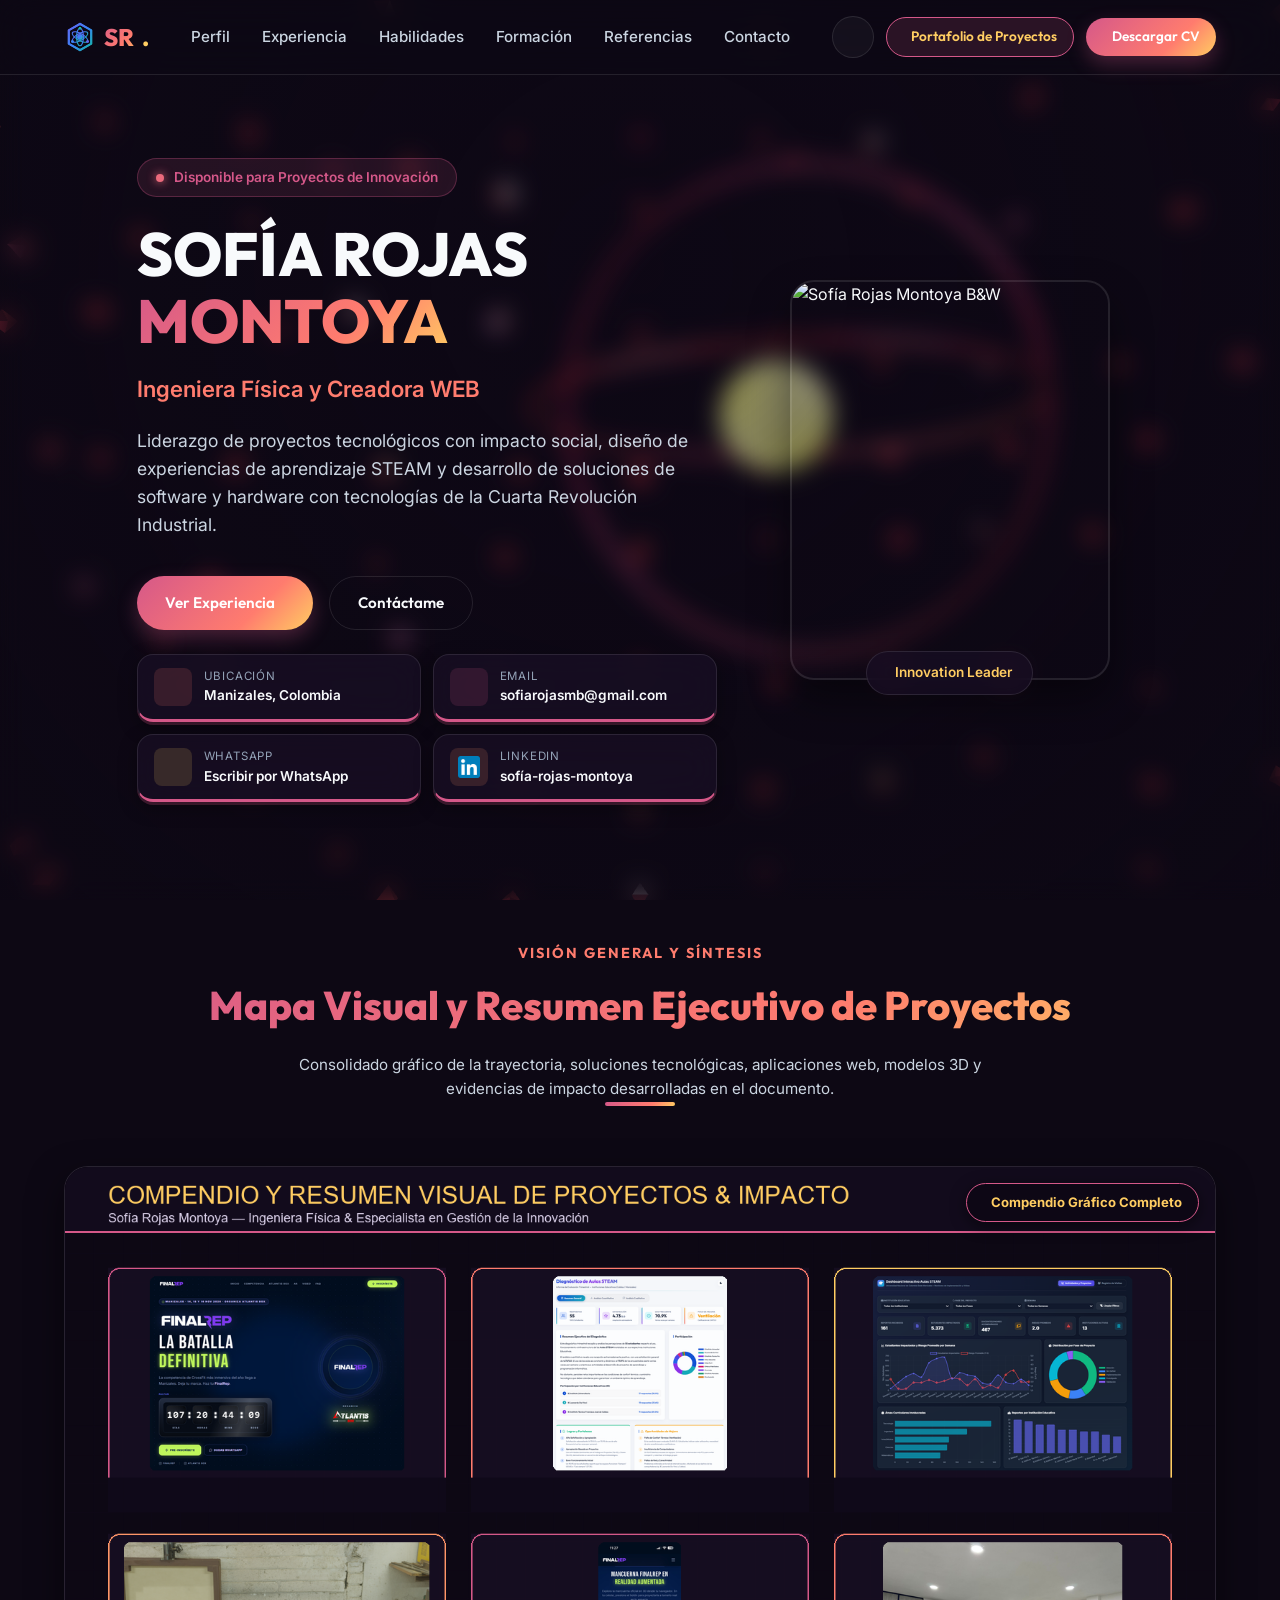
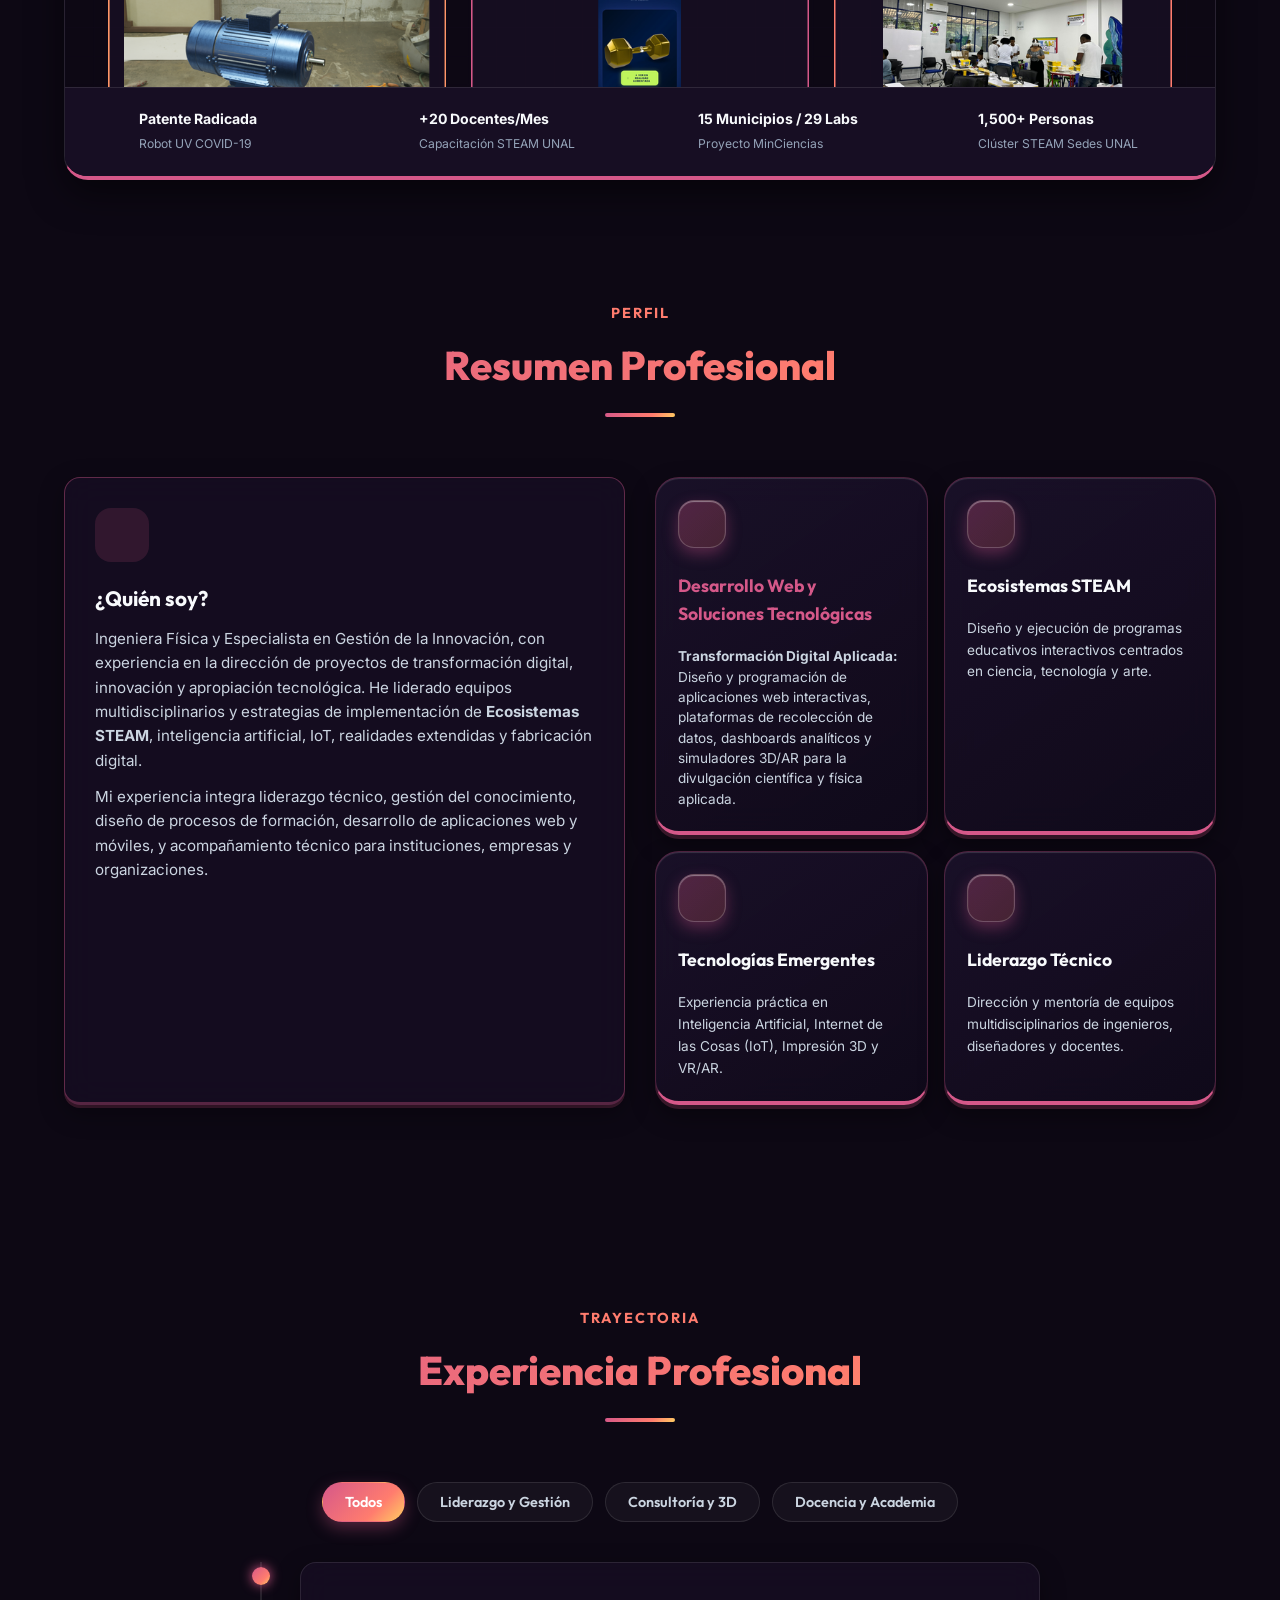
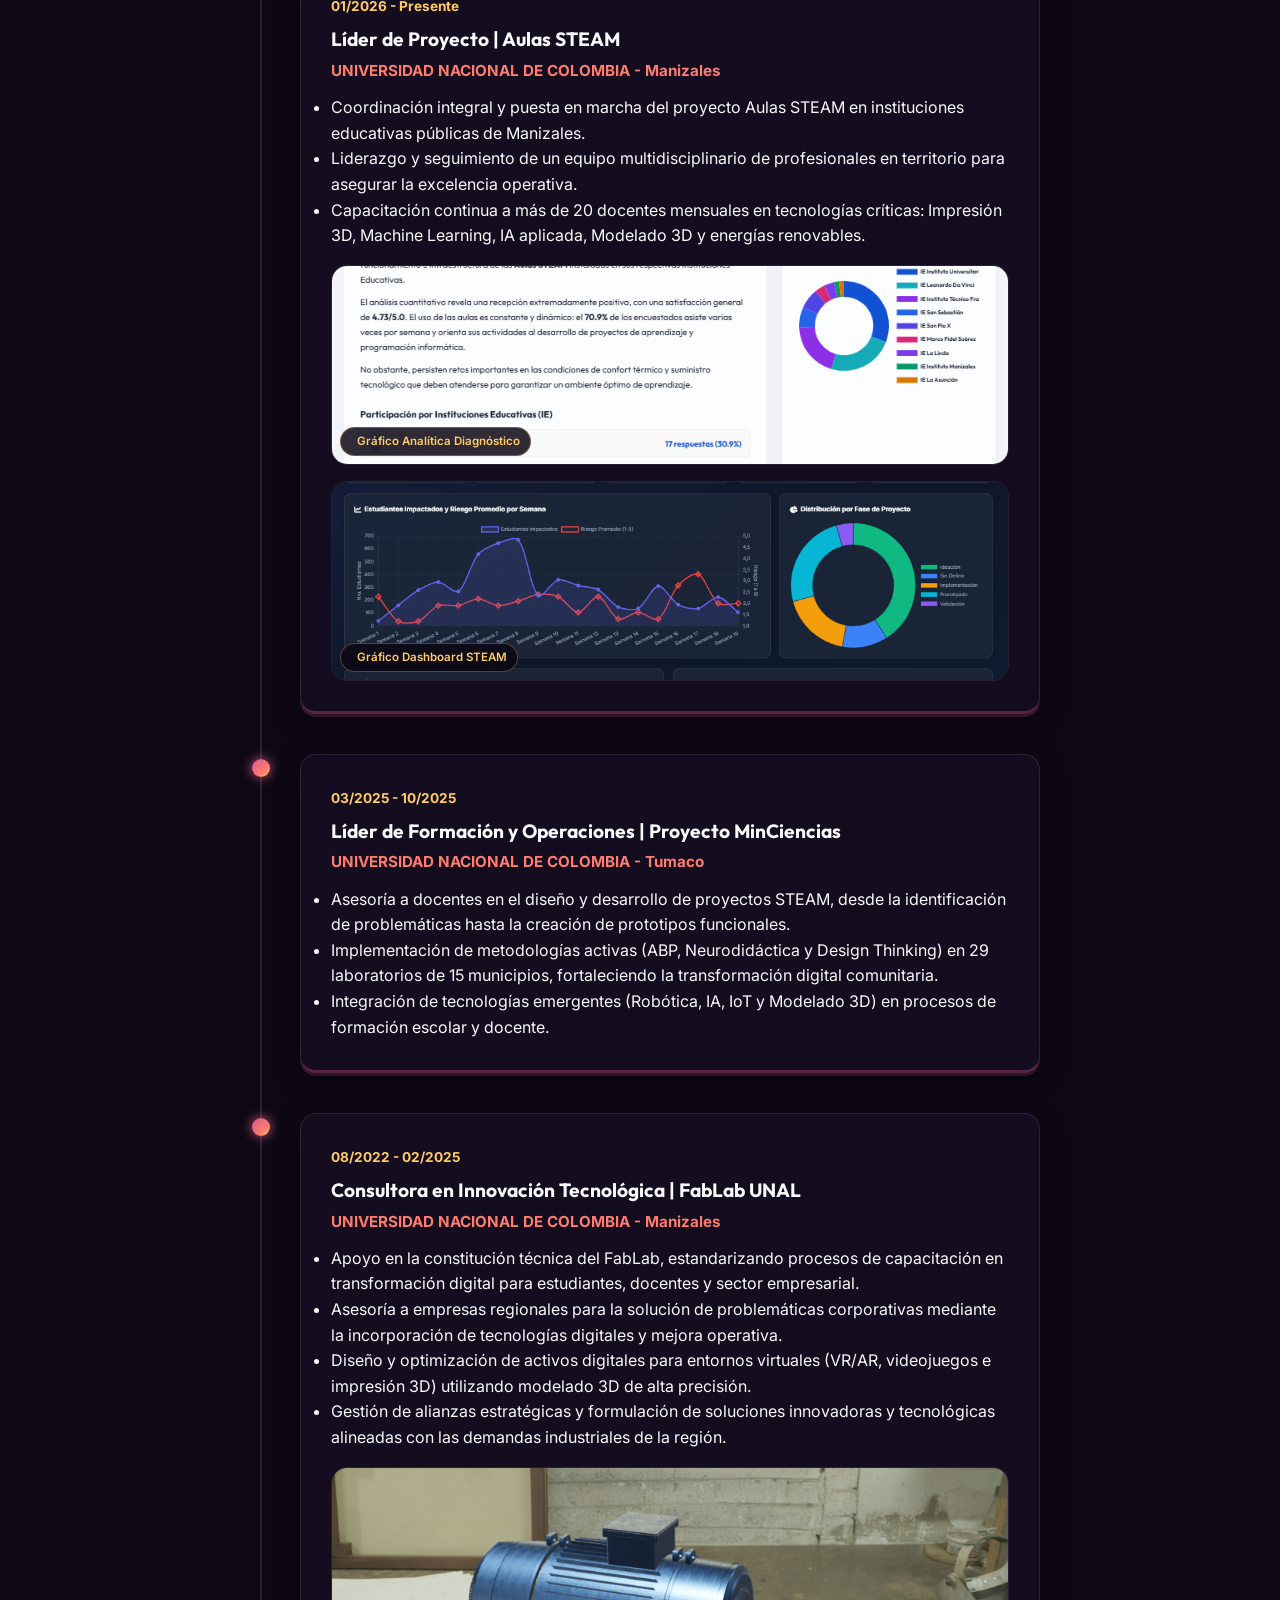
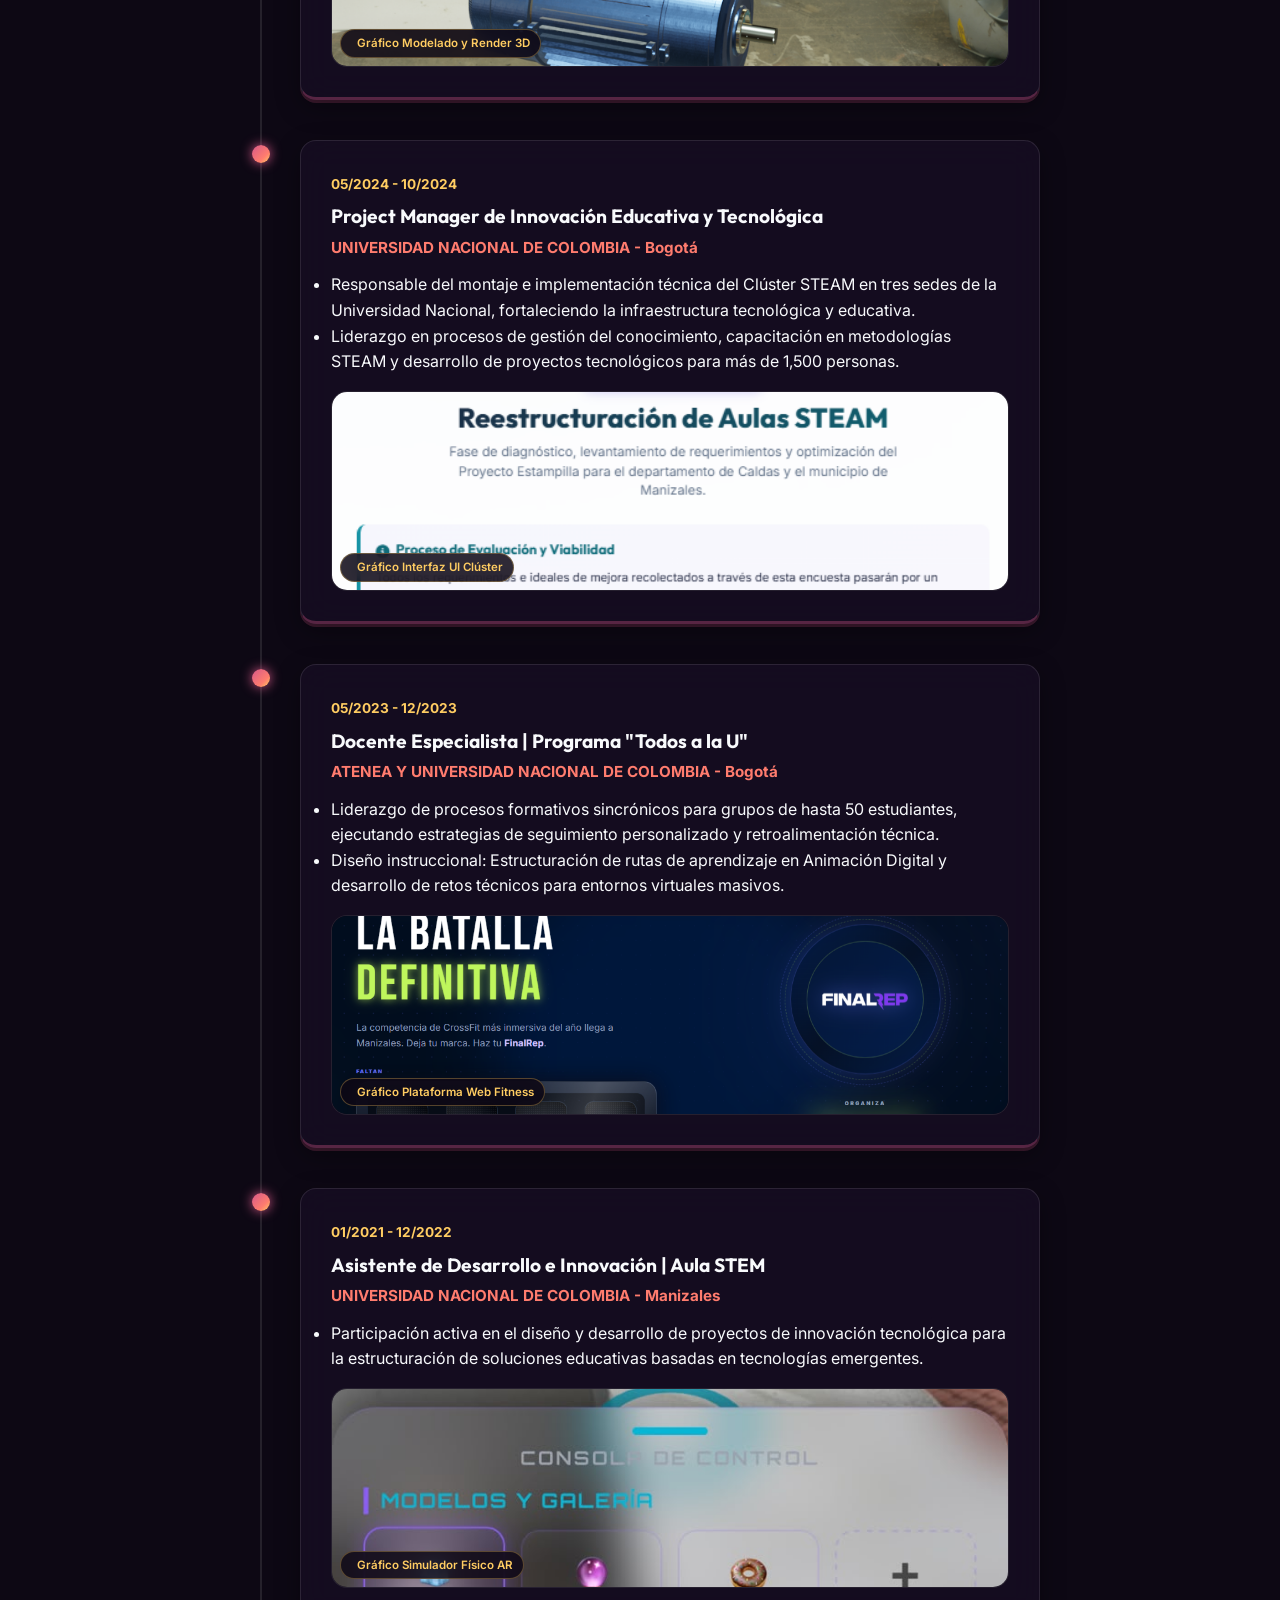
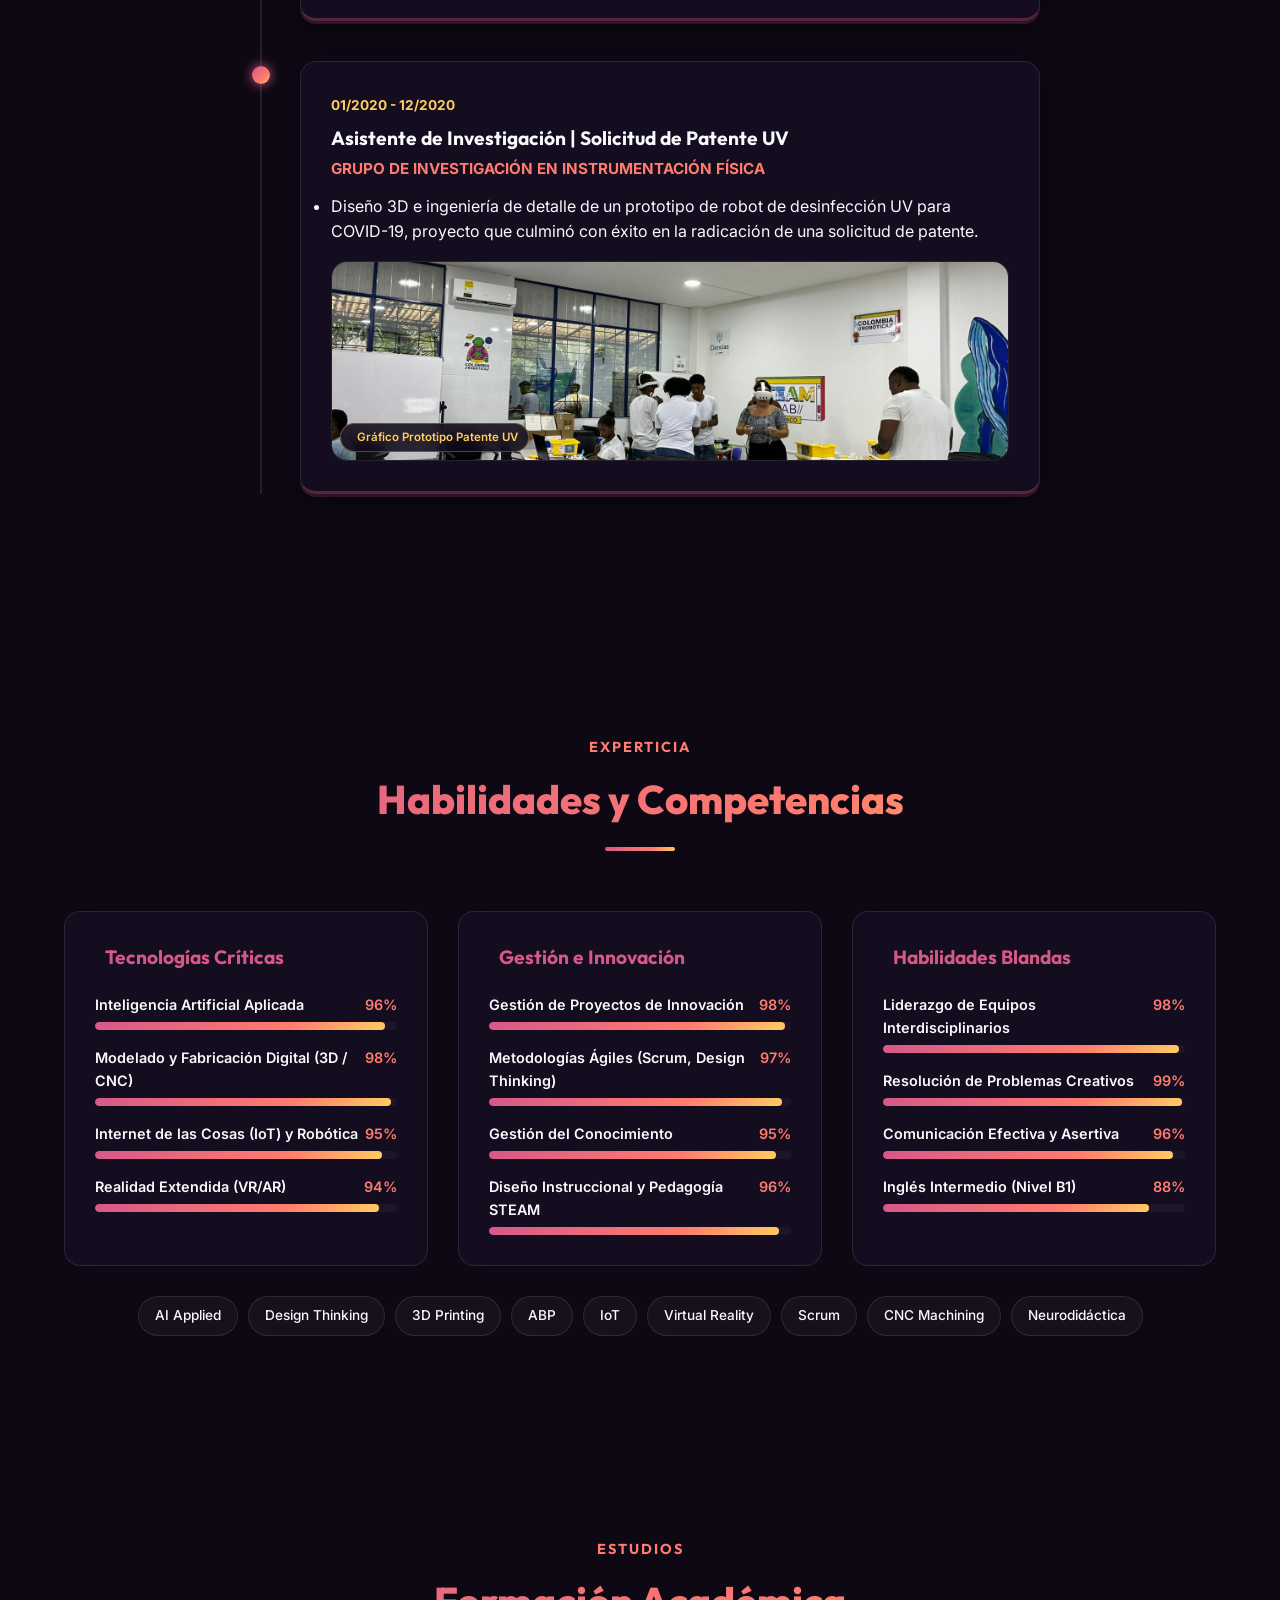
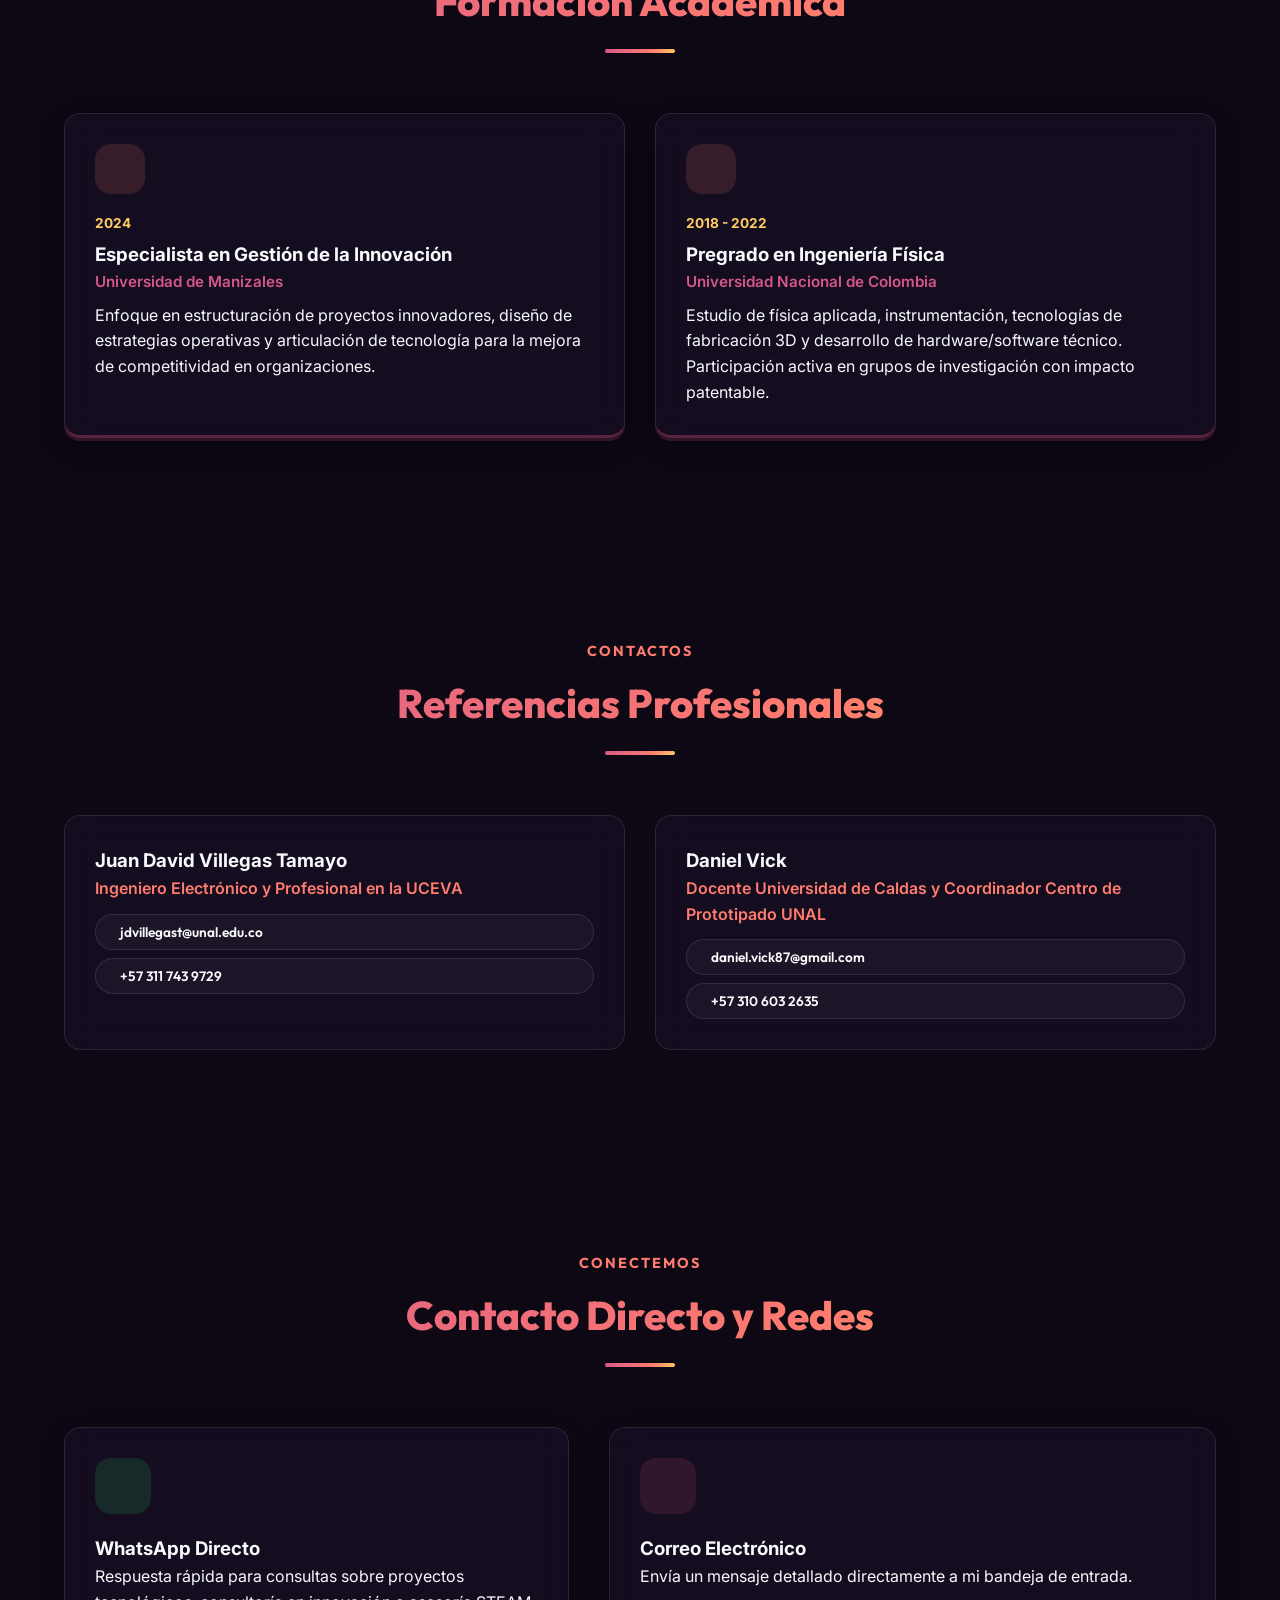
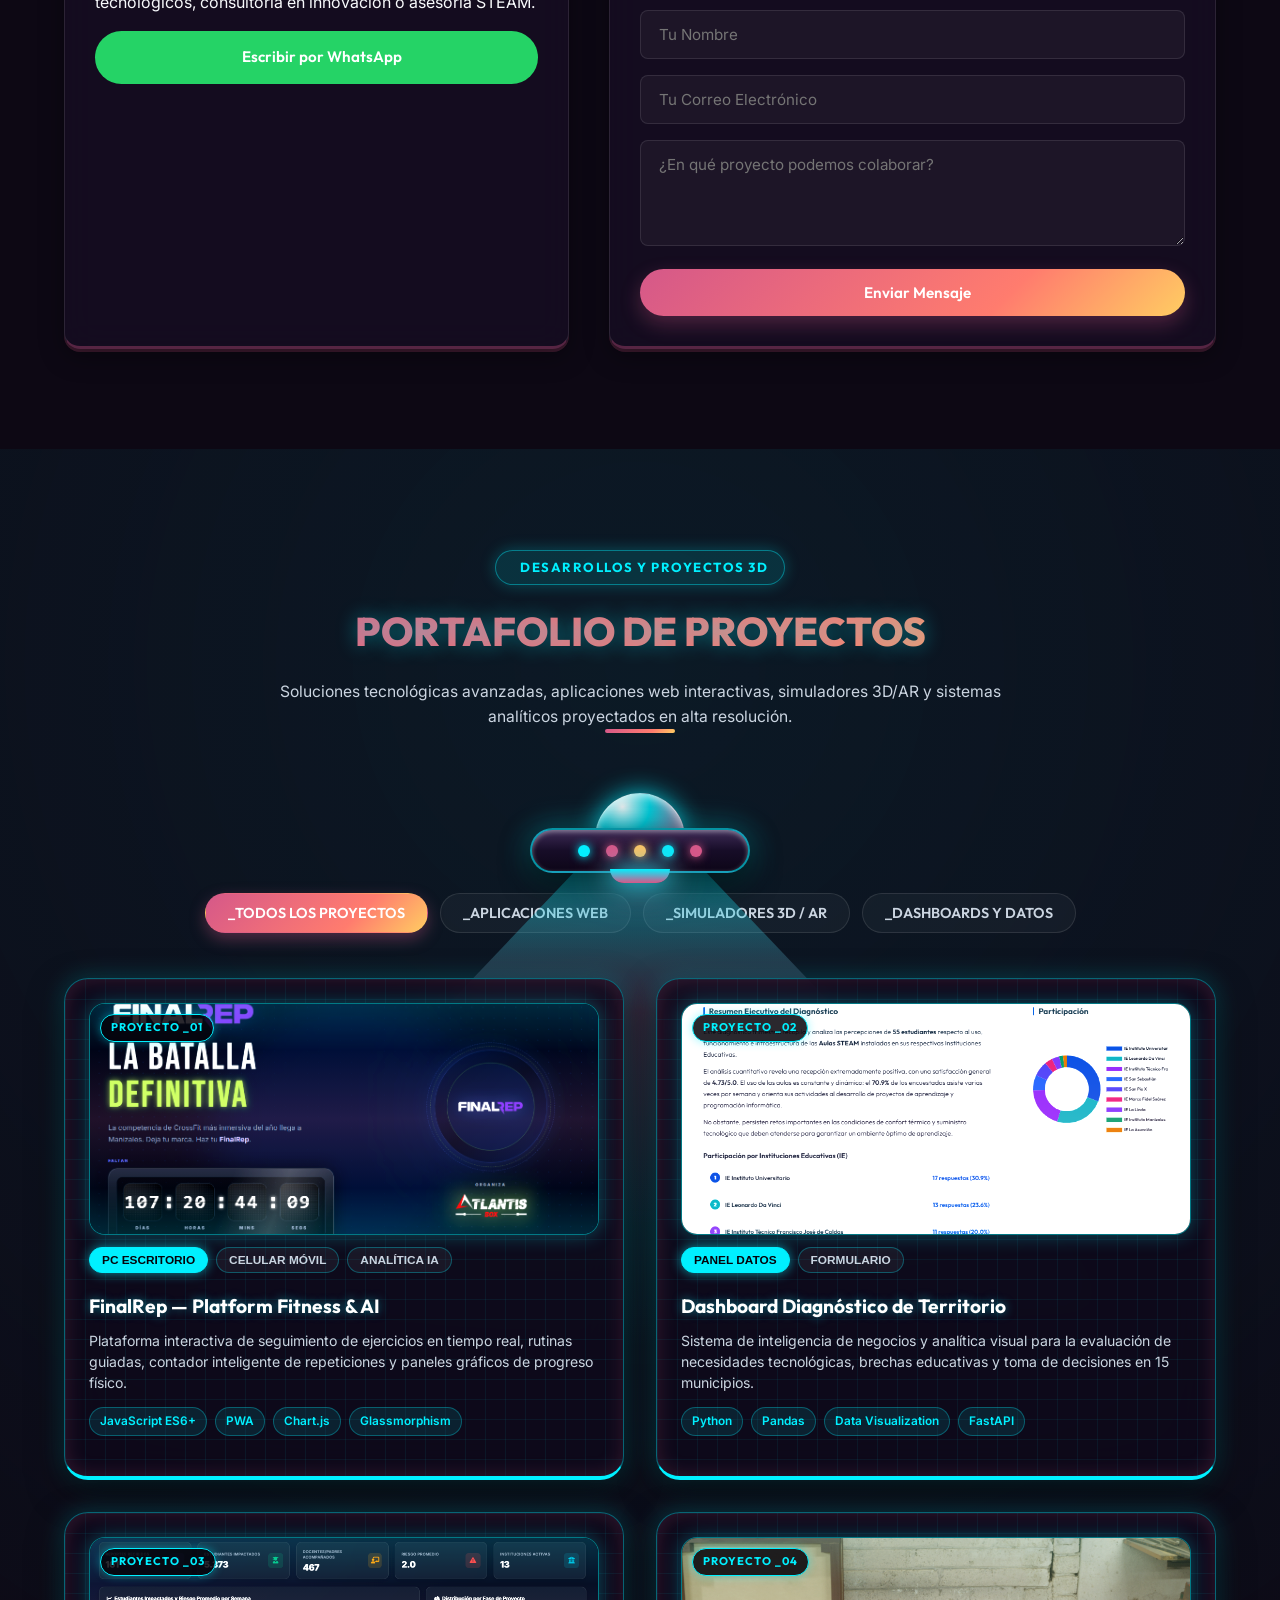
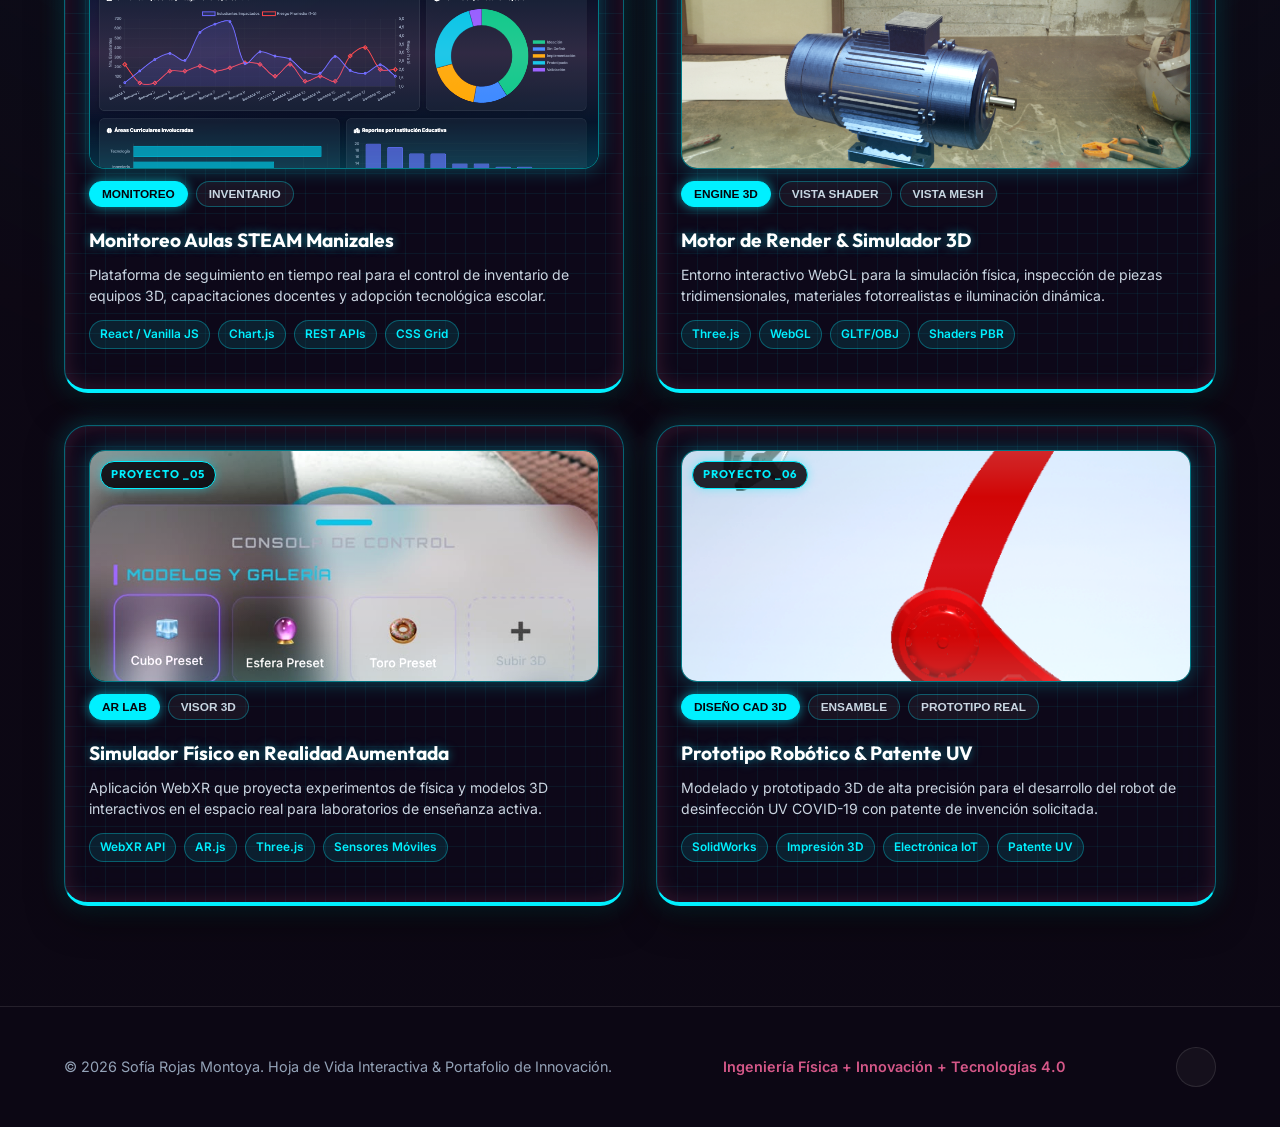
==== commit 59abee73: "Remove explicit hologram text wording while keeping sci-fi 3D UFO projector design fully immersed vi" ====
--- a/index.html
+++ b/index.html
@@ -730,10 +730,10 @@
       <div class="container">
         <!-- Section Header -->
         <div class="section-header text-center">
-          <span class="ufo-section-tag"><i data-lucide="orbit"></i> TECNOLOGÍA HOLOGRÁFICA 3D</span>
-          <h2 class="section-title ufo-title">PORTAFOLIO DE PROYECTOS HOLOGRÁFICO</h2>
+          <span class="ufo-section-tag"><i data-lucide="orbit"></i> DESARROLLOS Y PROYECTOS 3D</span>
+          <h2 class="section-title ufo-title">PORTAFOLIO DE PROYECTOS</h2>
           <p style="color: var(--text-secondary); max-width: 750px; margin: 12px auto 0 auto; font-size: 0.98rem;">
-            Proyección holográfica tridimensional emitida desde el transceptor espacial OVNI. Explora cada solución tecnológica con filtro láser y visualización en tiempo real.
+            Soluciones tecnológicas avanzadas, aplicaciones web interactivas, simuladores 3D/AR y sistemas analíticos proyectados en alta resolución.
           </p>
           <div class="section-divider"></div>
         </div>
@@ -766,7 +766,7 @@
 
         <!-- Filter Category Tabs -->
         <div class="portfolio-filters ufo-filters" style="margin-bottom: 45px;">
-          <button class="filter-btn active" data-project-filter="all">_TODOS LOS HOLOGRAMAS</button>
+          <button class="filter-btn active" data-project-filter="all">_TODOS LOS PROYECTOS</button>
           <button class="filter-btn" data-project-filter="webapp">_APLICACIONES WEB</button>
           <button class="filter-btn" data-project-filter="simulacion">_SIMULADORES 3D / AR</button>
           <button class="filter-btn" data-project-filter="analitica">_DASHBOARDS Y DATOS</button>
@@ -778,7 +778,7 @@
           <!-- Card 1: FinalRep Fitness App -->
           <div class="hologram-project-card" data-project-cat="webapp">
             <div class="hologram-media-frame">
-              <span class="hologram-hud-tag">HOLOGRAM _01</span>
+              <span class="hologram-hud-tag">PROYECTO _01</span>
               <img src="Aplicaciones WEB/FinalRep_1.png" alt="FinalRep Web App" class="hologram-img" id="holo-img-1">
               <div class="hologram-scanlines"></div>
             </div>
@@ -807,7 +807,7 @@
           <!-- Card 2: Dashboard Diagnóstico -->
           <div class="hologram-project-card" data-project-cat="analitica">
             <div class="hologram-media-frame">
-              <span class="hologram-hud-tag">HOLOGRAM _02</span>
+              <span class="hologram-hud-tag">PROYECTO _02</span>
               <img src="Aplicaciones WEB/Dashbboard Diagnostico.png" alt="Dashboard Diagnóstico" class="hologram-img" id="holo-img-2">
               <div class="hologram-scanlines"></div>
             </div>
@@ -834,7 +834,7 @@
           <!-- Card 3: Dashboard Aulas STEAM -->
           <div class="hologram-project-card" data-project-cat="analitica">
             <div class="hologram-media-frame">
-              <span class="hologram-hud-tag">HOLOGRAM _03</span>
+              <span class="hologram-hud-tag">PROYECTO _03</span>
               <img src="Aplicaciones WEB/Dashboard Aulas.png" alt="Dashboard Aulas STEAM" class="hologram-img" id="holo-img-3">
               <div class="hologram-scanlines"></div>
             </div>
@@ -861,7 +861,7 @@
           <!-- Card 4: Motor Render 3D -->
           <div class="hologram-project-card" data-project-cat="simulacion">
             <div class="hologram-media-frame">
-              <span class="hologram-hud-tag">HOLOGRAM _04</span>
+              <span class="hologram-hud-tag">PROYECTO _04</span>
               <img src="Aplicaciones WEB/Motor Render.png" alt="Motor Render 3D" class="hologram-img" id="holo-img-4">
               <div class="hologram-scanlines"></div>
             </div>
@@ -889,7 +889,7 @@
           <!-- Card 5: Simulador Físico AR -->
           <div class="hologram-project-card" data-project-cat="simulacion">
             <div class="hologram-media-frame">
-              <span class="hologram-hud-tag">HOLOGRAM _05</span>
+              <span class="hologram-hud-tag">PROYECTO _05</span>
               <img src="Aplicaciones WEB/Fisicas AR.jpeg" alt="Físicas AR" class="hologram-img" id="holo-img-5">
               <div class="hologram-scanlines"></div>
             </div>
@@ -916,7 +916,7 @@
           <!-- Card 6: Brazo Robótico & Patente UV -->
           <div class="hologram-project-card" data-project-cat="simulacion">
             <div class="hologram-media-frame">
-              <span class="hologram-hud-tag">HOLOGRAM _06</span>
+              <span class="hologram-hud-tag">PROYECTO _06</span>
               <img src="Aplicaciones WEB/Brazo Robotico_1.png" alt="Brazo Robótico UV" class="hologram-img" id="holo-img-6">
               <div class="hologram-scanlines"></div>
             </div>
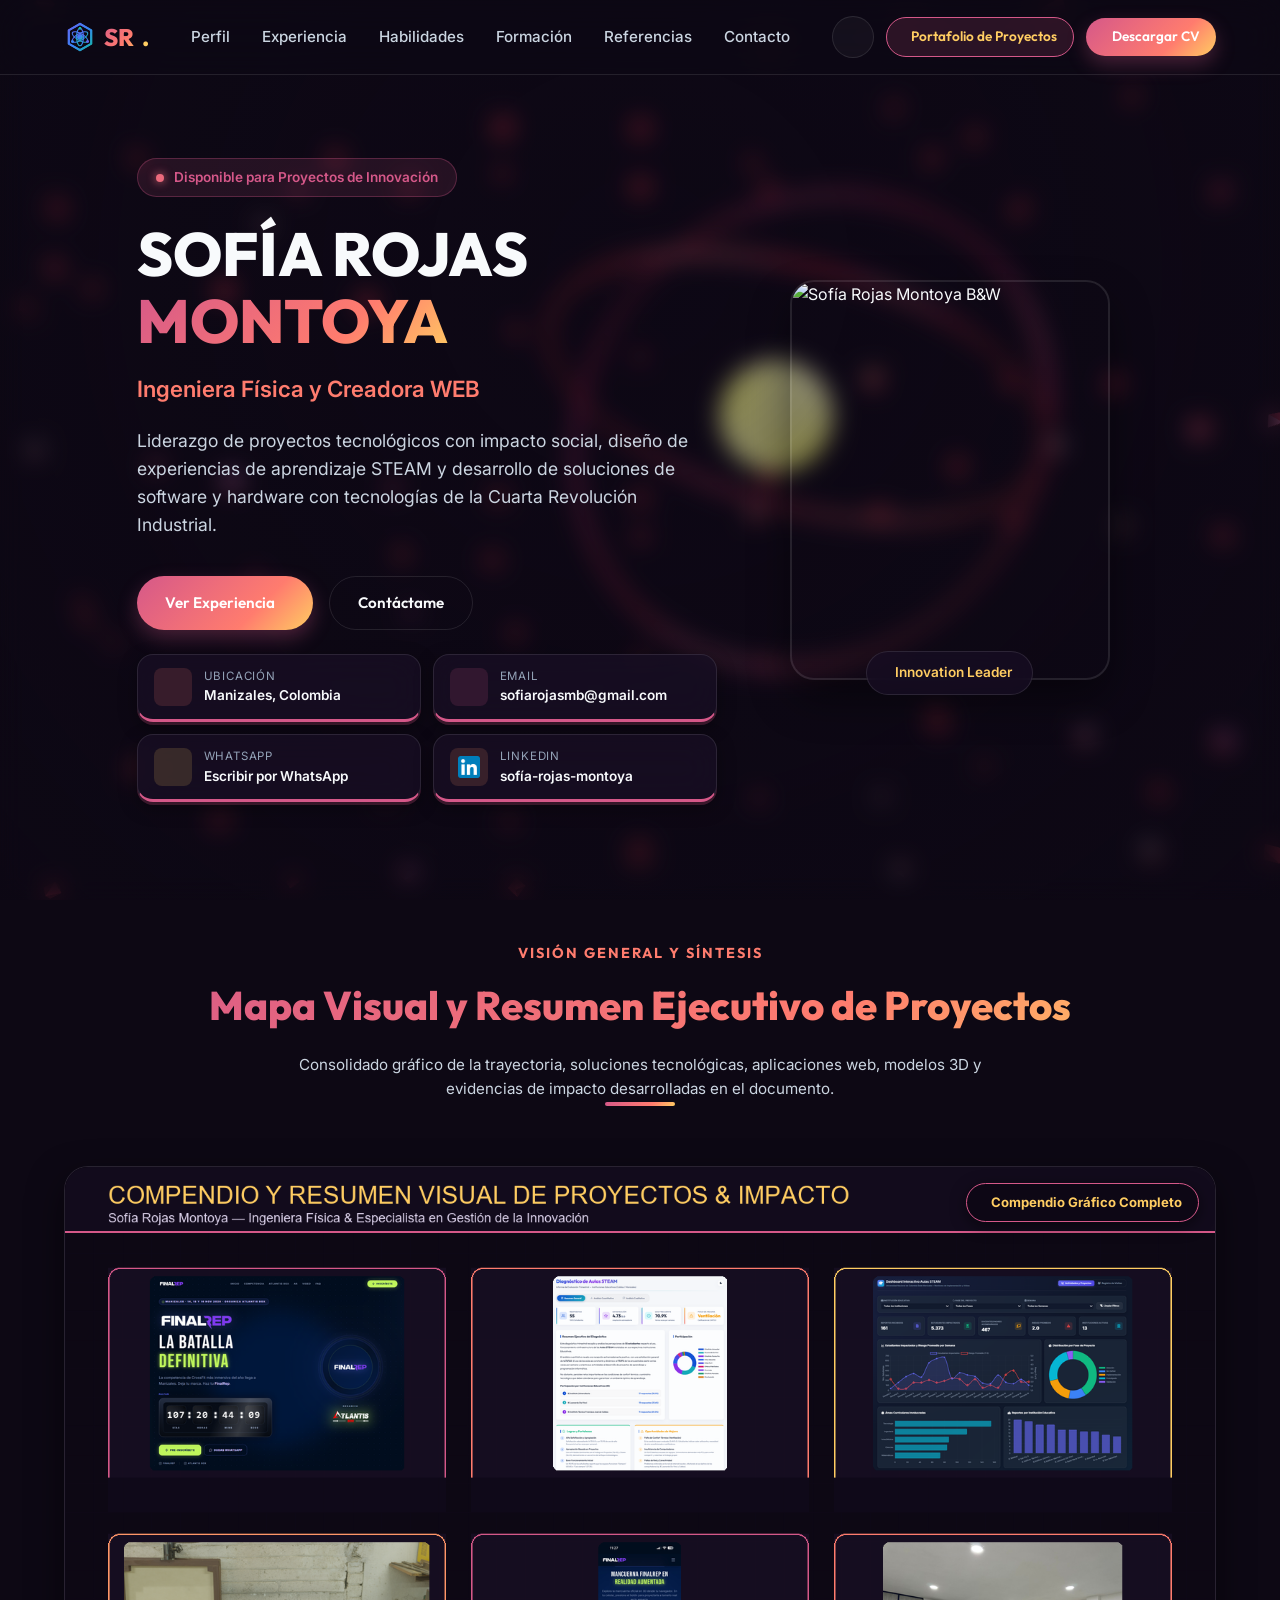
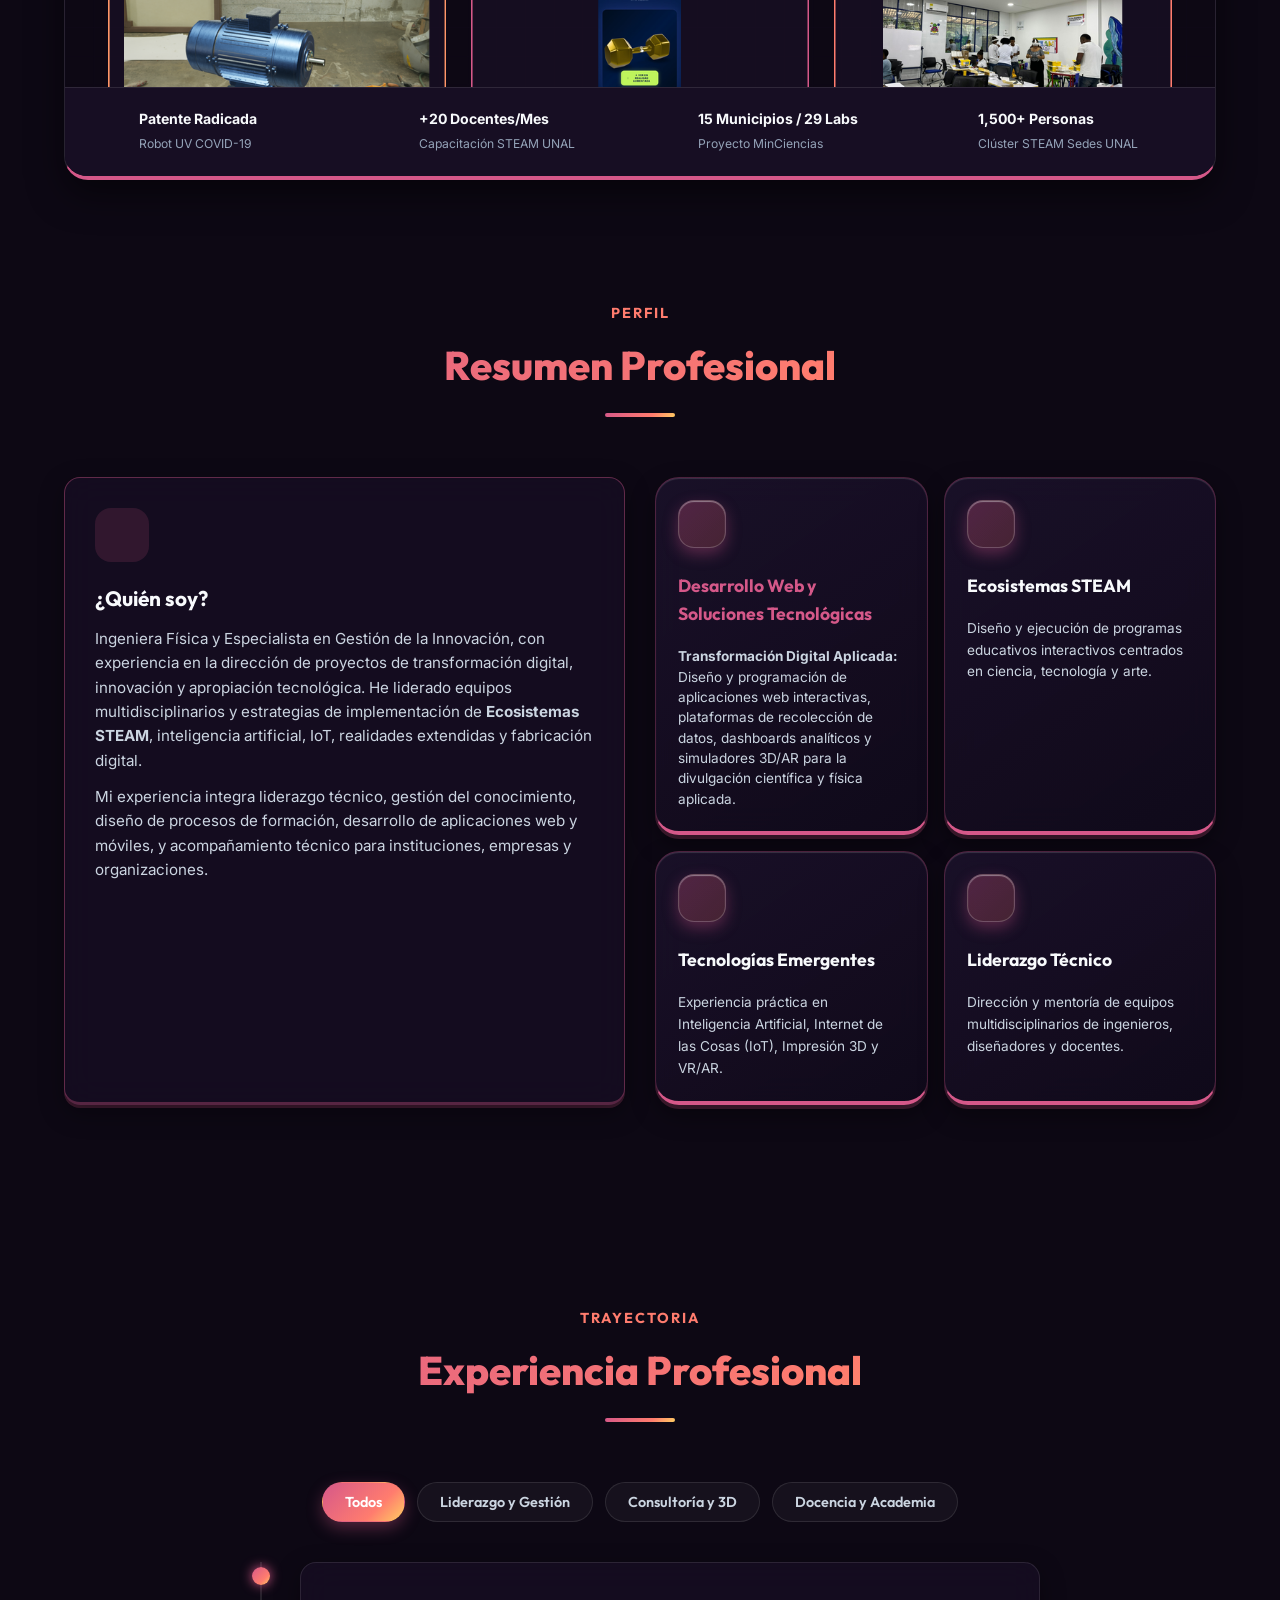
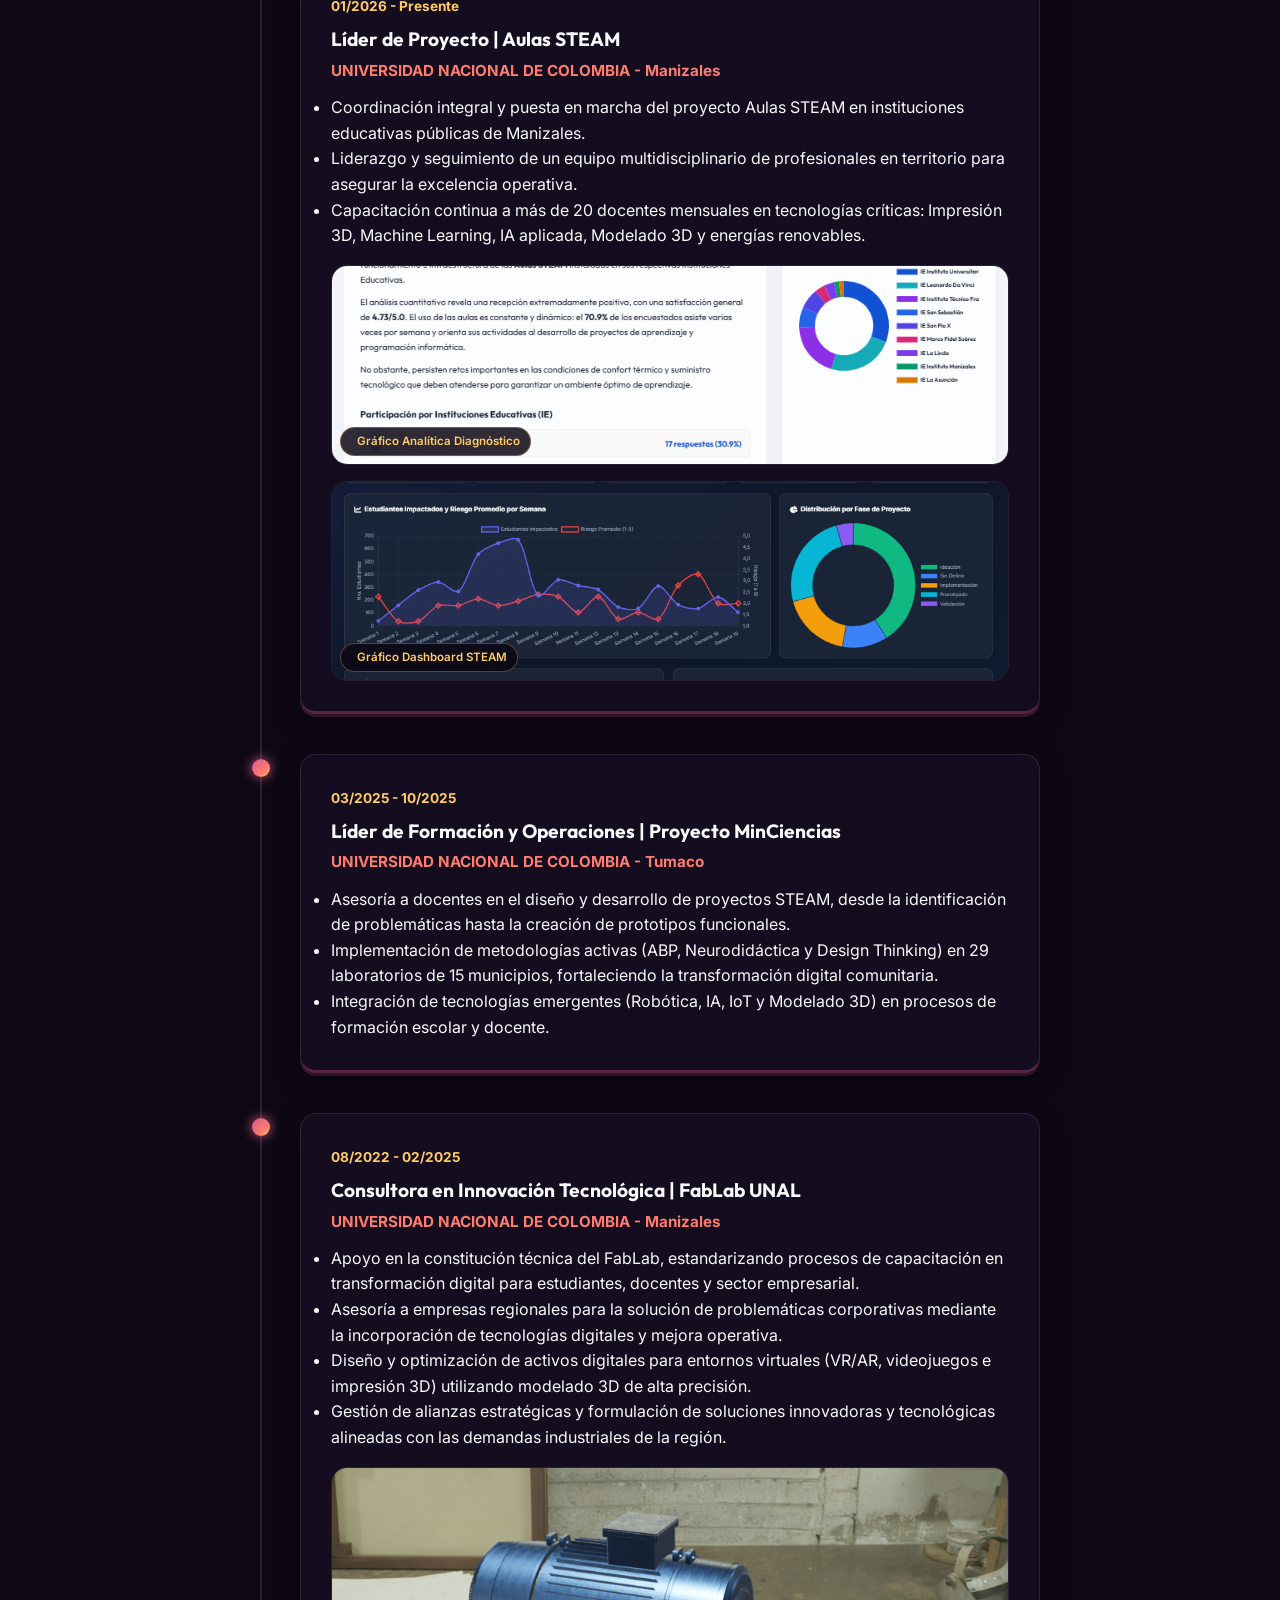
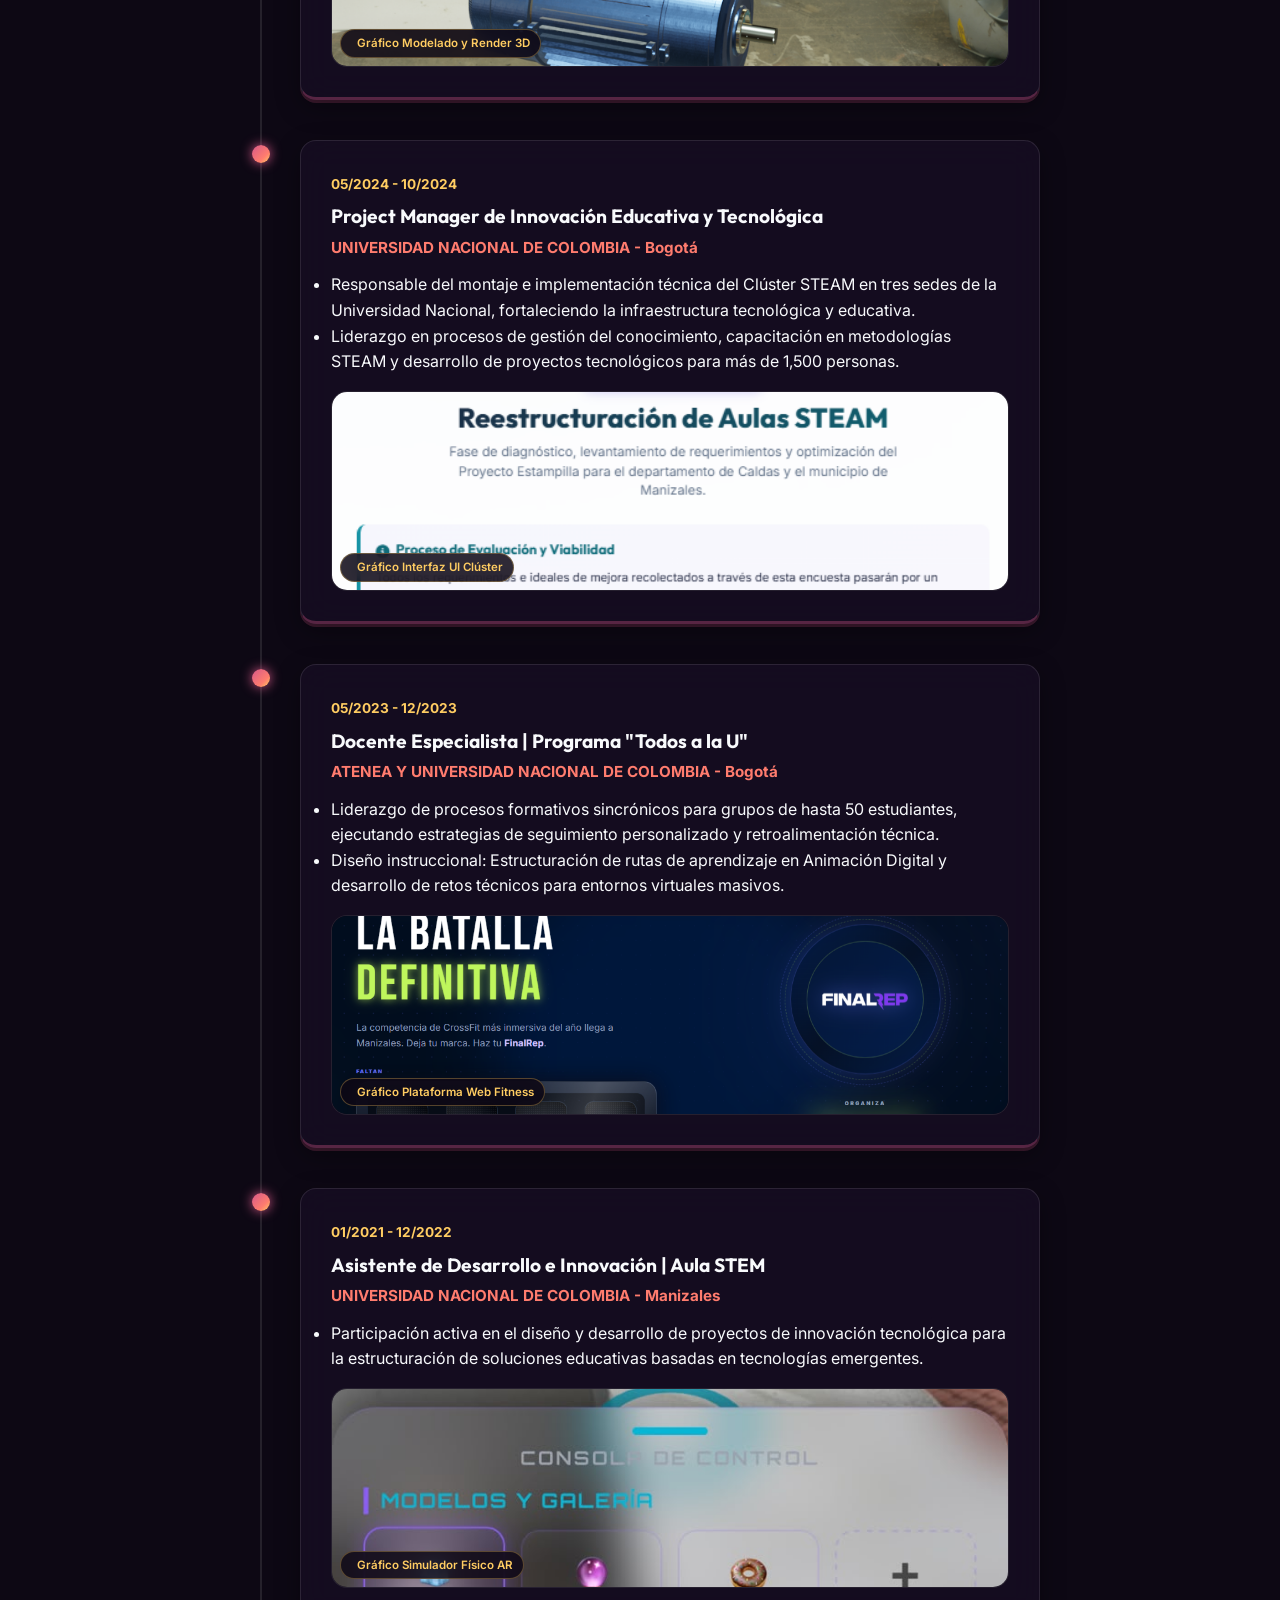
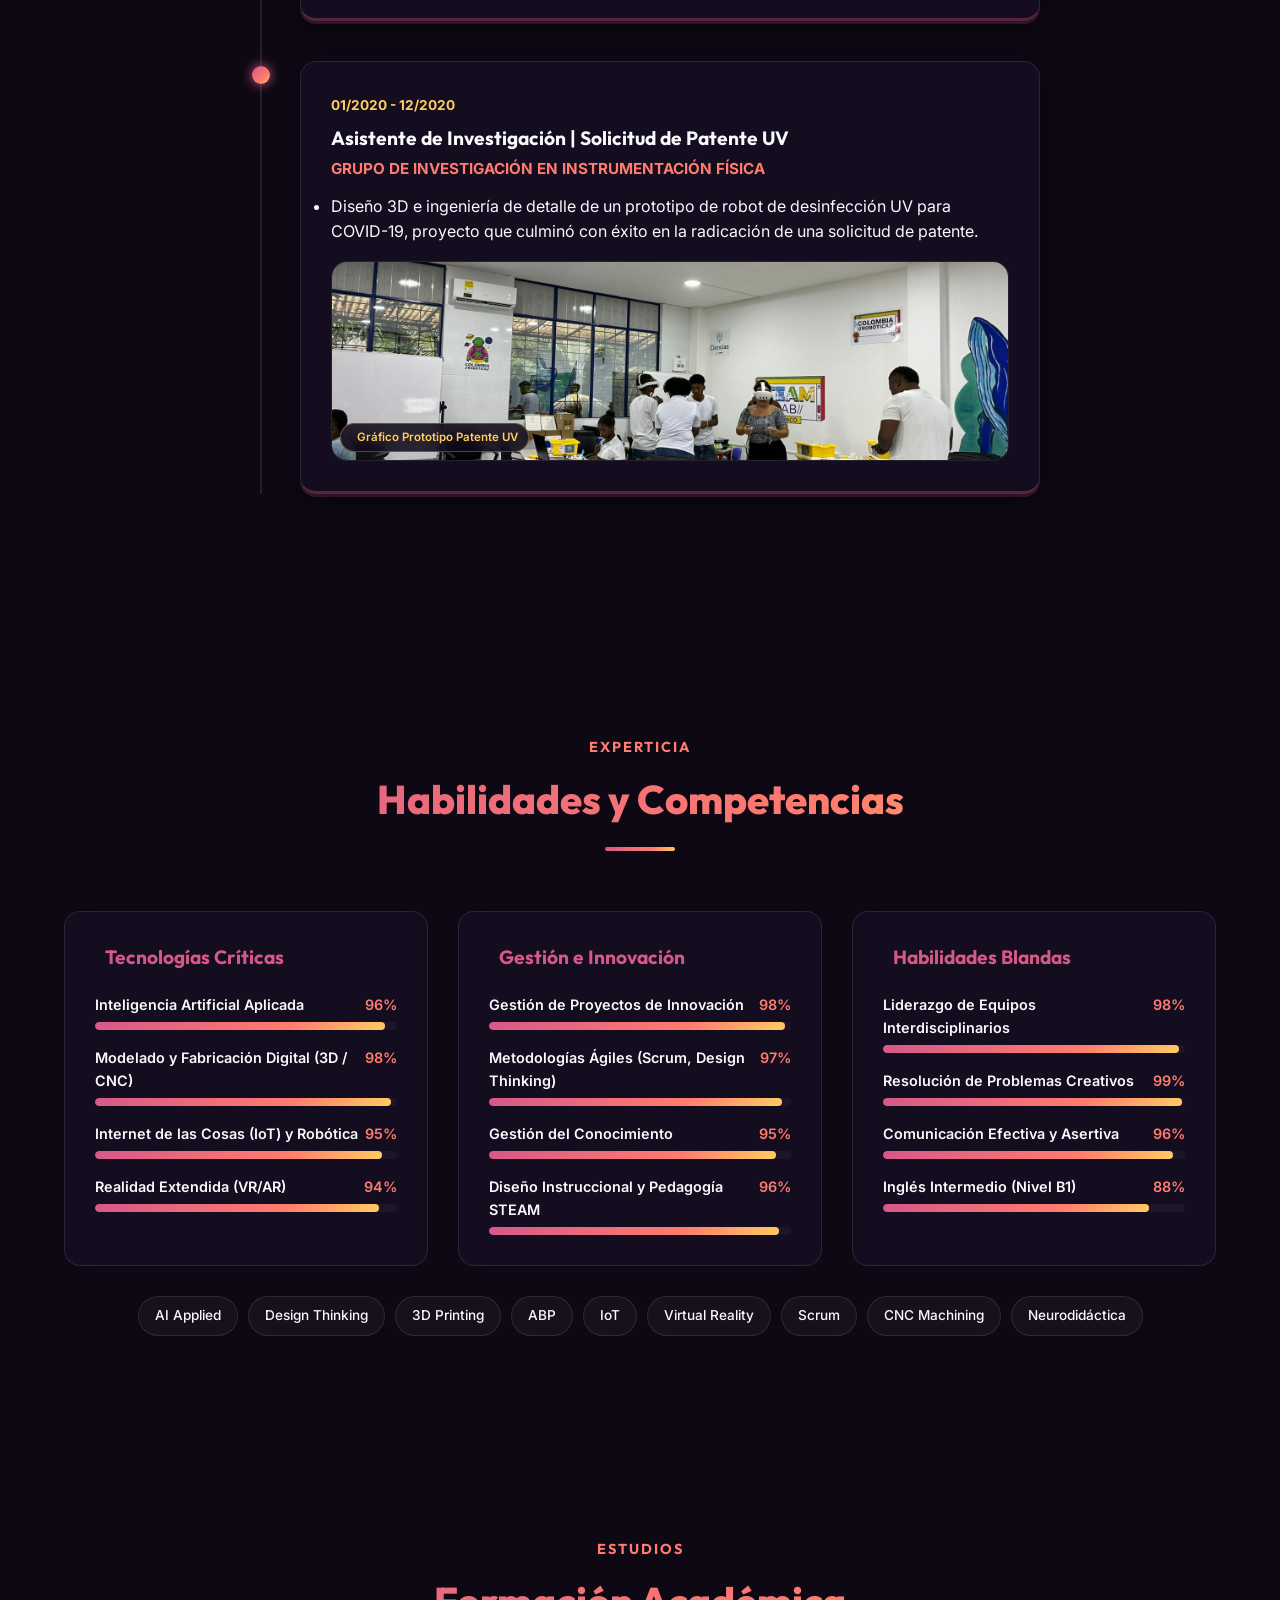
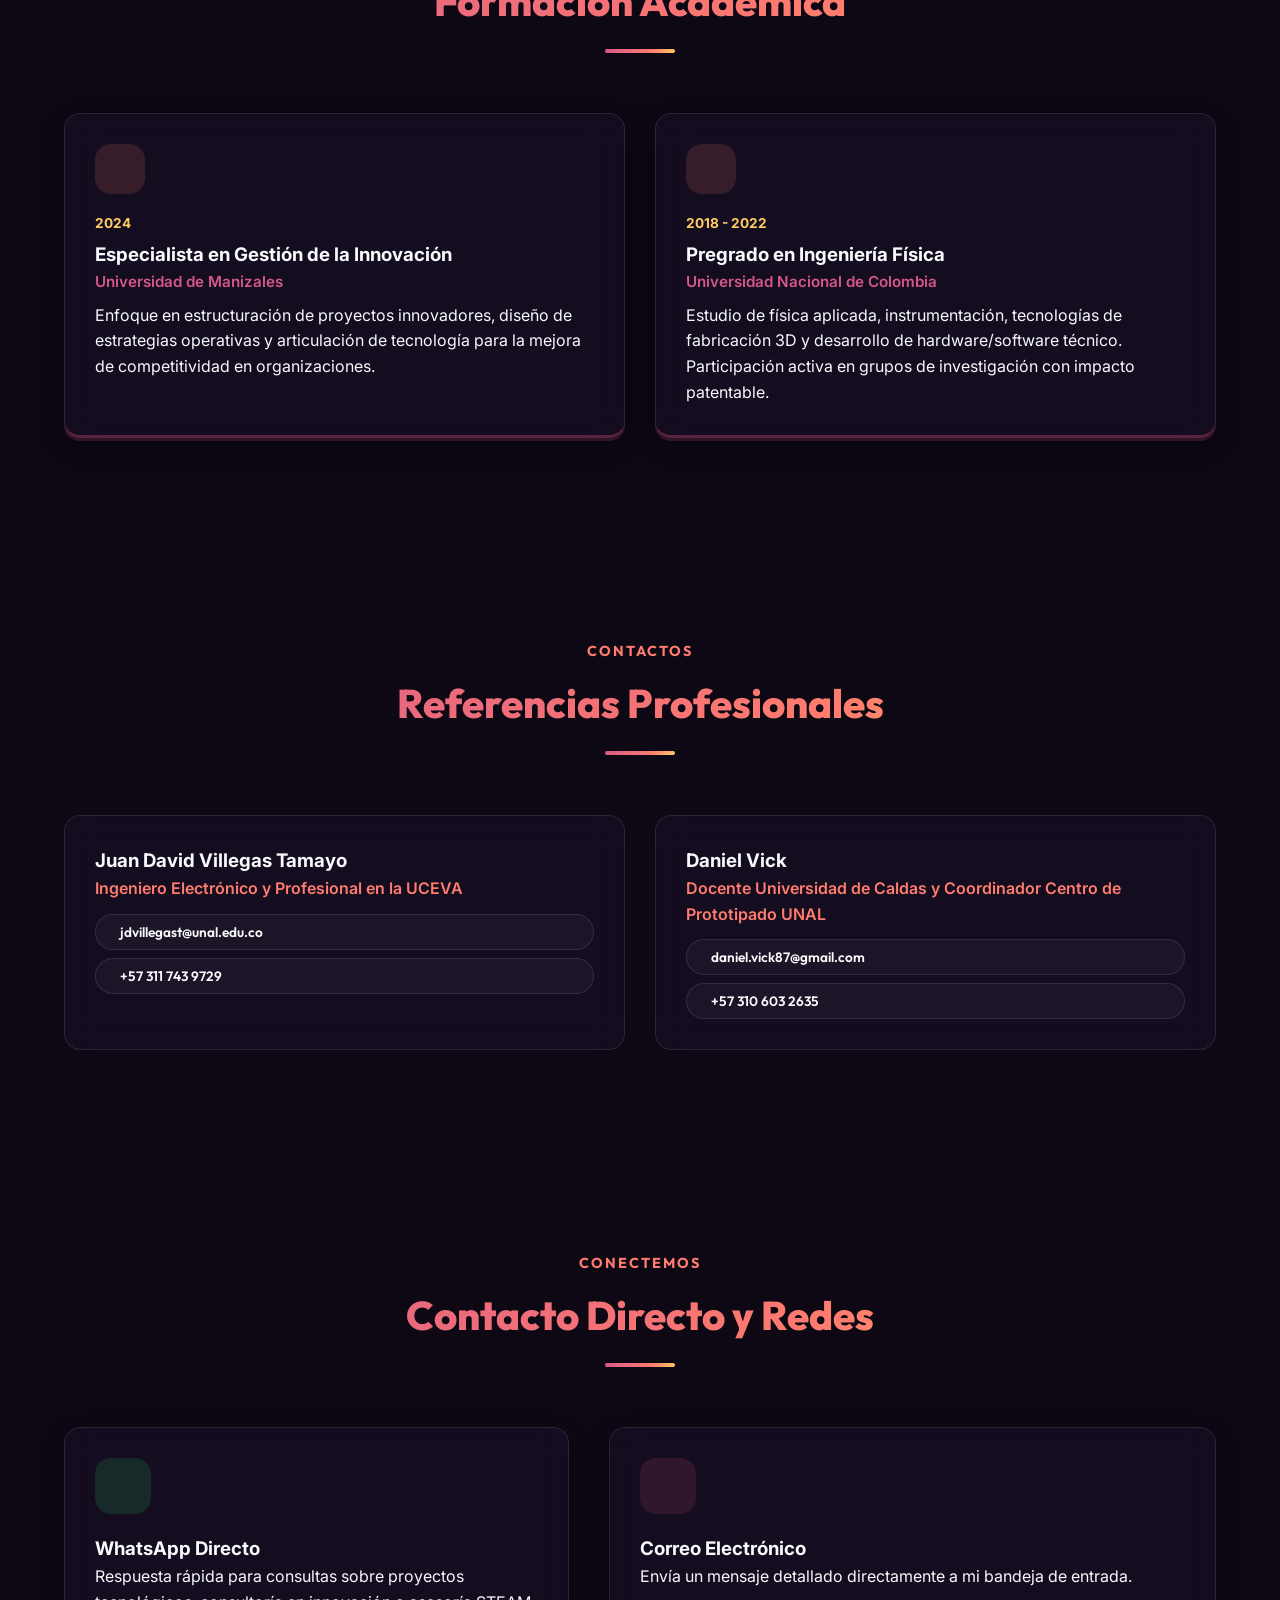
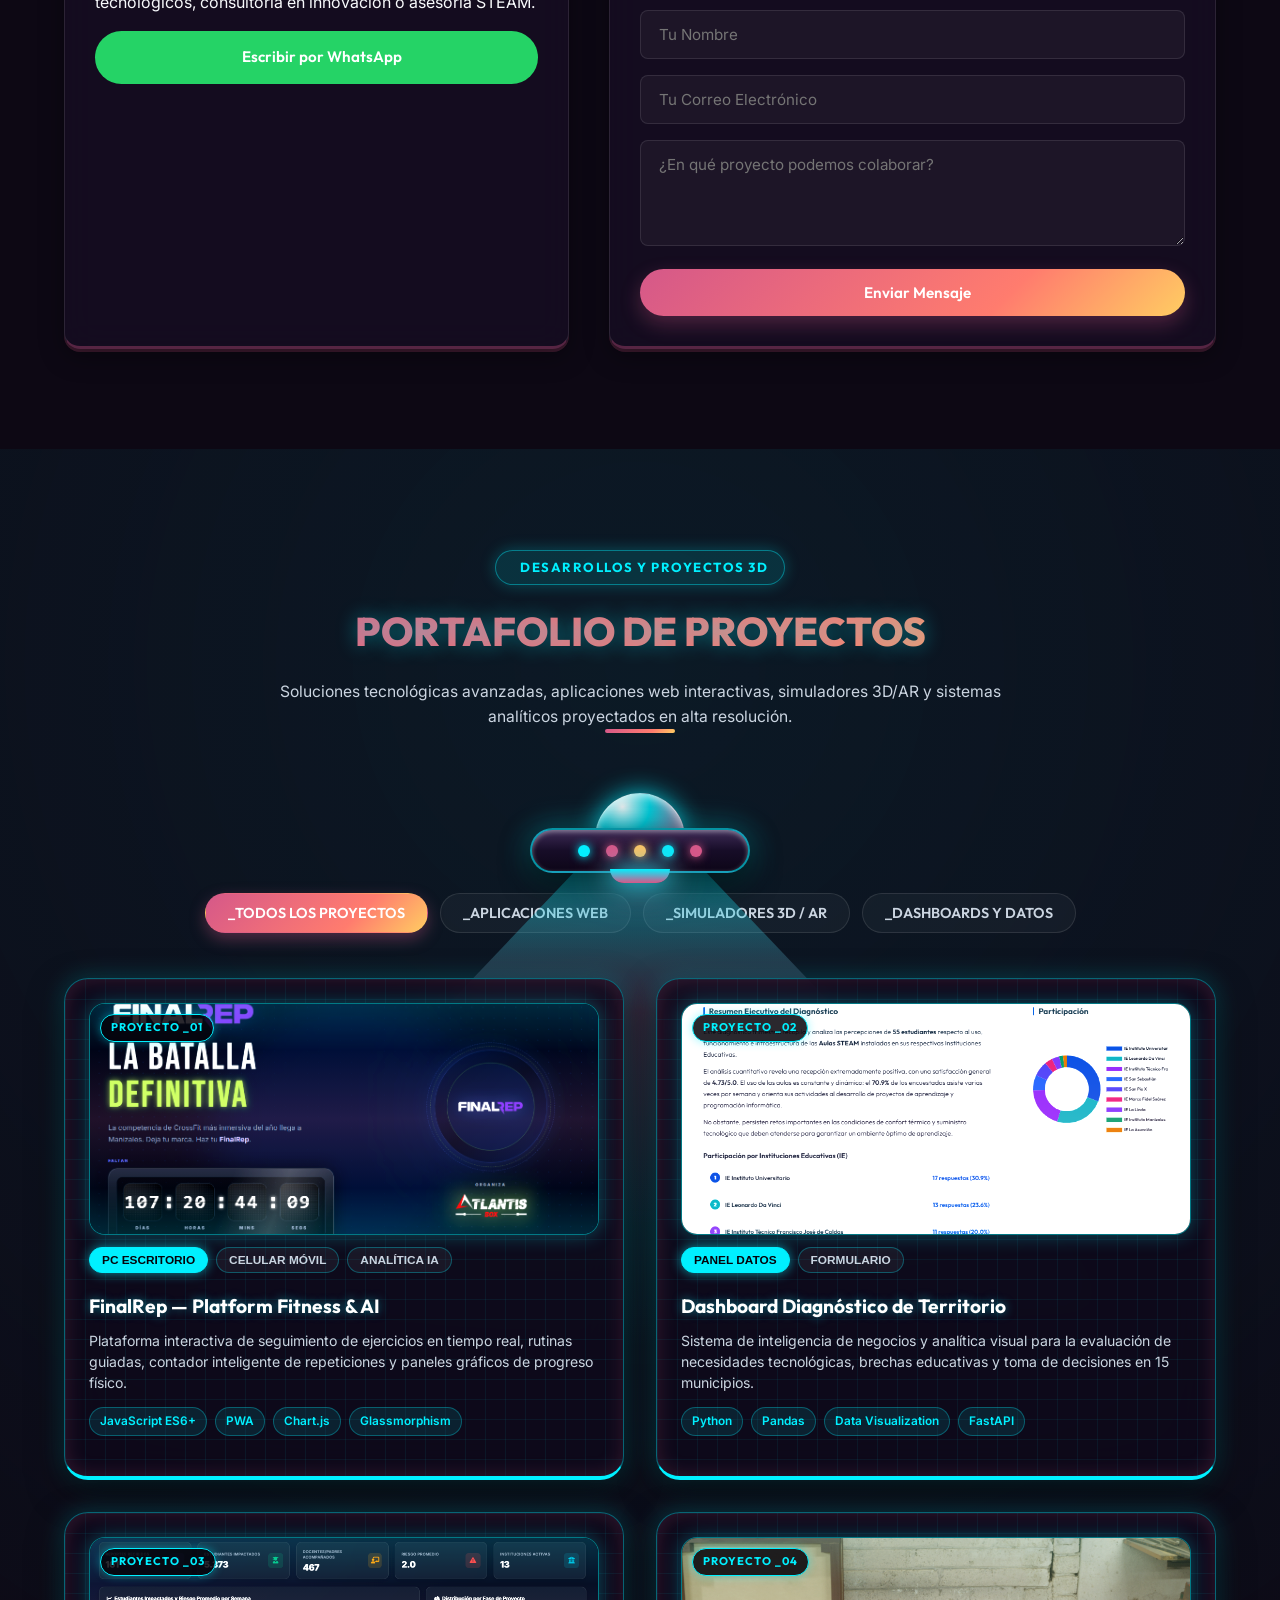
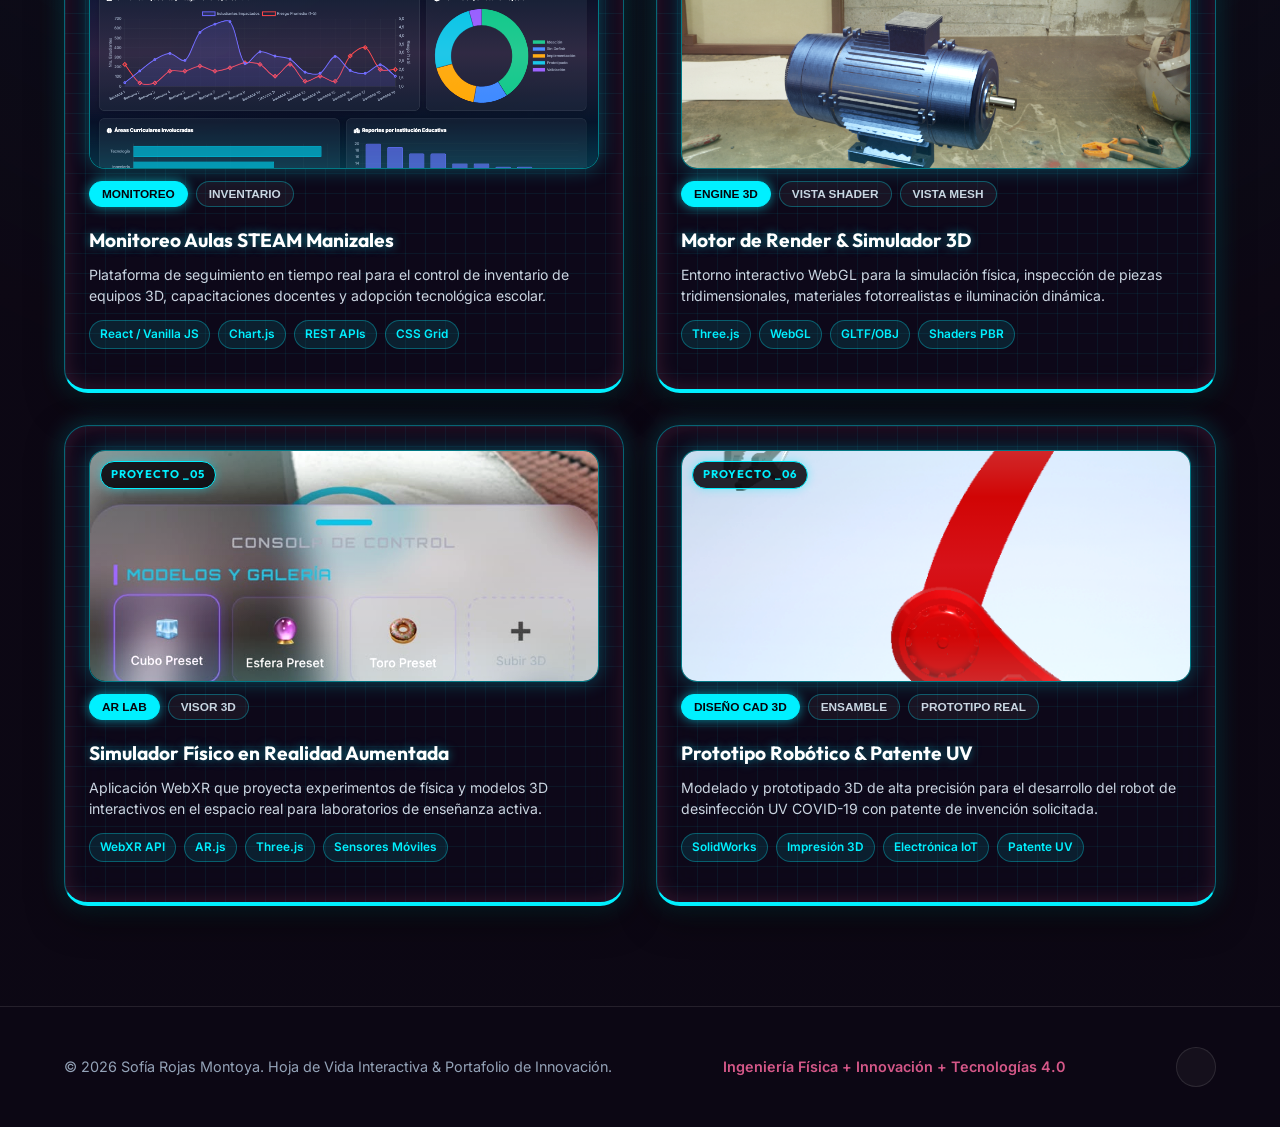
==== commit e1f09d65: "Add full-screen interactive Image Lightbox Enlarger Modal for all project images, graphics, and summ" ====
--- a/index.html
+++ b/index.html
@@ -960,6 +960,24 @@
     </div>
   </div>
 
+  
+  <!-- Universal Image Lightbox Modal (Amplificador de Imágenes HD) -->
+  <div id="image-lightbox-modal" class="lightbox-modal">
+    <div class="lightbox-overlay"></div>
+    <div class="lightbox-card">
+      <button class="lightbox-close" id="lightbox-close" aria-label="Cerrar vista ampliada">
+        <i data-lucide="x"></i>
+      </button>
+      <div class="lightbox-header">
+        <h3 id="lightbox-title" class="lightbox-title">Vista Ampliada del Proyecto</h3>
+        <span class="lightbox-subtitle">Haz clic fuera de la imagen o presiona ESC para cerrar</span>
+      </div>
+      <div class="lightbox-img-wrapper">
+        <img id="lightbox-img" src="" alt="Vista previa HD" class="lightbox-img">
+      </div>
+    </div>
+  </div>
+
   <!-- Footer -->
   <footer class="footer">
     <div class="container footer-container">
--- a/style2.css
+++ b/style2.css
@@ -3191,3 +3191,169 @@
     height: 36px;
   }
 }
+
+
+/* ==========================================================================
+   UNIVERSAL IMAGE LIGHTBOX MODAL (AMPLIFICADOR DE IMÁGENES HD)
+   ========================================================================== */
+
+.hologram-img,
+.summary-img,
+.item-graphic-preview img,
+.hero-img,
+.phone-img,
+.pc-img,
+.game-card-img {
+  cursor: zoom-in !important;
+}
+
+.lightbox-modal {
+  position: fixed;
+  top: 0;
+  left: 0;
+  width: 100vw;
+  height: 100vh;
+  z-index: 10000;
+  display: none;
+  align-items: center;
+  justify-content: center;
+  padding: 20px;
+}
+
+.lightbox-modal.active {
+  display: flex !important;
+  animation: lightboxFadeIn 0.3s ease-out;
+}
+
+@keyframes lightboxFadeIn {
+  from { opacity: 0; }
+  to { opacity: 1; }
+}
+
+.lightbox-overlay {
+  position: absolute;
+  top: 0;
+  left: 0;
+  width: 100%;
+  height: 100%;
+  background: rgba(8, 4, 16, 0.92);
+  backdrop-filter: blur(25px);
+  -webkit-backdrop-filter: blur(25px);
+  z-index: 1;
+}
+
+.lightbox-card {
+  position: relative;
+  z-index: 2;
+  max-width: 94vw;
+  max-height: 92vh;
+  background: rgba(20, 12, 32, 0.95);
+  border: 1px solid rgba(0, 240, 255, 0.5);
+  border-bottom: 4px solid var(--rose-magenta);
+  border-radius: var(--border-radius-lg);
+  padding: 24px;
+  box-shadow: 0 20px 60px rgba(0, 0, 0, 0.8), 
+              0 0 35px rgba(0, 240, 255, 0.3), 
+              0 0 50px rgba(213, 88, 137, 0.2);
+  display: flex;
+  flex-direction: column;
+  align-items: center;
+  animation: lightboxZoomIn 0.35s cubic-bezier(0.175, 0.885, 0.32, 1.275);
+  overflow: hidden;
+}
+
+@keyframes lightboxZoomIn {
+  from {
+    opacity: 0;
+    transform: scale(0.85) translateY(20px);
+  }
+  to {
+    opacity: 1;
+    transform: scale(1) translateY(0);
+  }
+}
+
+.lightbox-close {
+  position: absolute;
+  top: 16px;
+  right: 16px;
+  width: 42px;
+  height: 42px;
+  border-radius: 50%;
+  background: rgba(213, 88, 137, 0.2);
+  border: 1px solid var(--rose-magenta);
+  color: #ffffff;
+  display: flex;
+  align-items: center;
+  justify-content: center;
+  font-size: 1.3rem;
+  cursor: pointer;
+  z-index: 5;
+  transition: all var(--transition-normal);
+  box-shadow: 0 0 15px rgba(213, 88, 137, 0.4);
+}
+
+.lightbox-close:hover {
+  background: var(--rose-magenta);
+  transform: rotate(90deg) scale(1.1);
+  box-shadow: 0 0 25px rgba(213, 88, 137, 0.8);
+}
+
+.lightbox-header {
+  width: 100%;
+  margin-bottom: 16px;
+  text-align: center;
+  padding-right: 40px;
+}
+
+.lightbox-title {
+  font-family: var(--font-family-title);
+  font-size: 1.3rem;
+  font-weight: 700;
+  color: var(--warm-gold);
+  text-shadow: 0 0 12px rgba(255, 205, 98, 0.4);
+}
+
+.lightbox-subtitle {
+  font-size: 0.78rem;
+  color: var(--text-muted);
+  margin-top: 4px;
+  display: block;
+}
+
+.lightbox-img-wrapper {
+  position: relative;
+  width: 100%;
+  max-height: 78vh;
+  display: flex;
+  align-items: center;
+  justify-content: center;
+  overflow: hidden;
+  border-radius: var(--border-radius-md);
+  border: 1px solid rgba(255, 255, 255, 0.1);
+  background: #05030a;
+}
+
+.lightbox-img {
+  max-width: 100%;
+  max-height: 76vh;
+  object-fit: contain;
+  border-radius: var(--border-radius-sm);
+  box-shadow: 0 8px 30px rgba(0, 0, 0, 0.7);
+}
+
+@media (max-width: 768px) {
+  .lightbox-card {
+    padding: 16px;
+    max-width: 98vw;
+  }
+  .lightbox-title {
+    font-size: 1.1rem;
+  }
+  .lightbox-close {
+    width: 36px;
+    height: 36px;
+    top: 10px;
+    right: 10px;
+  }
+}
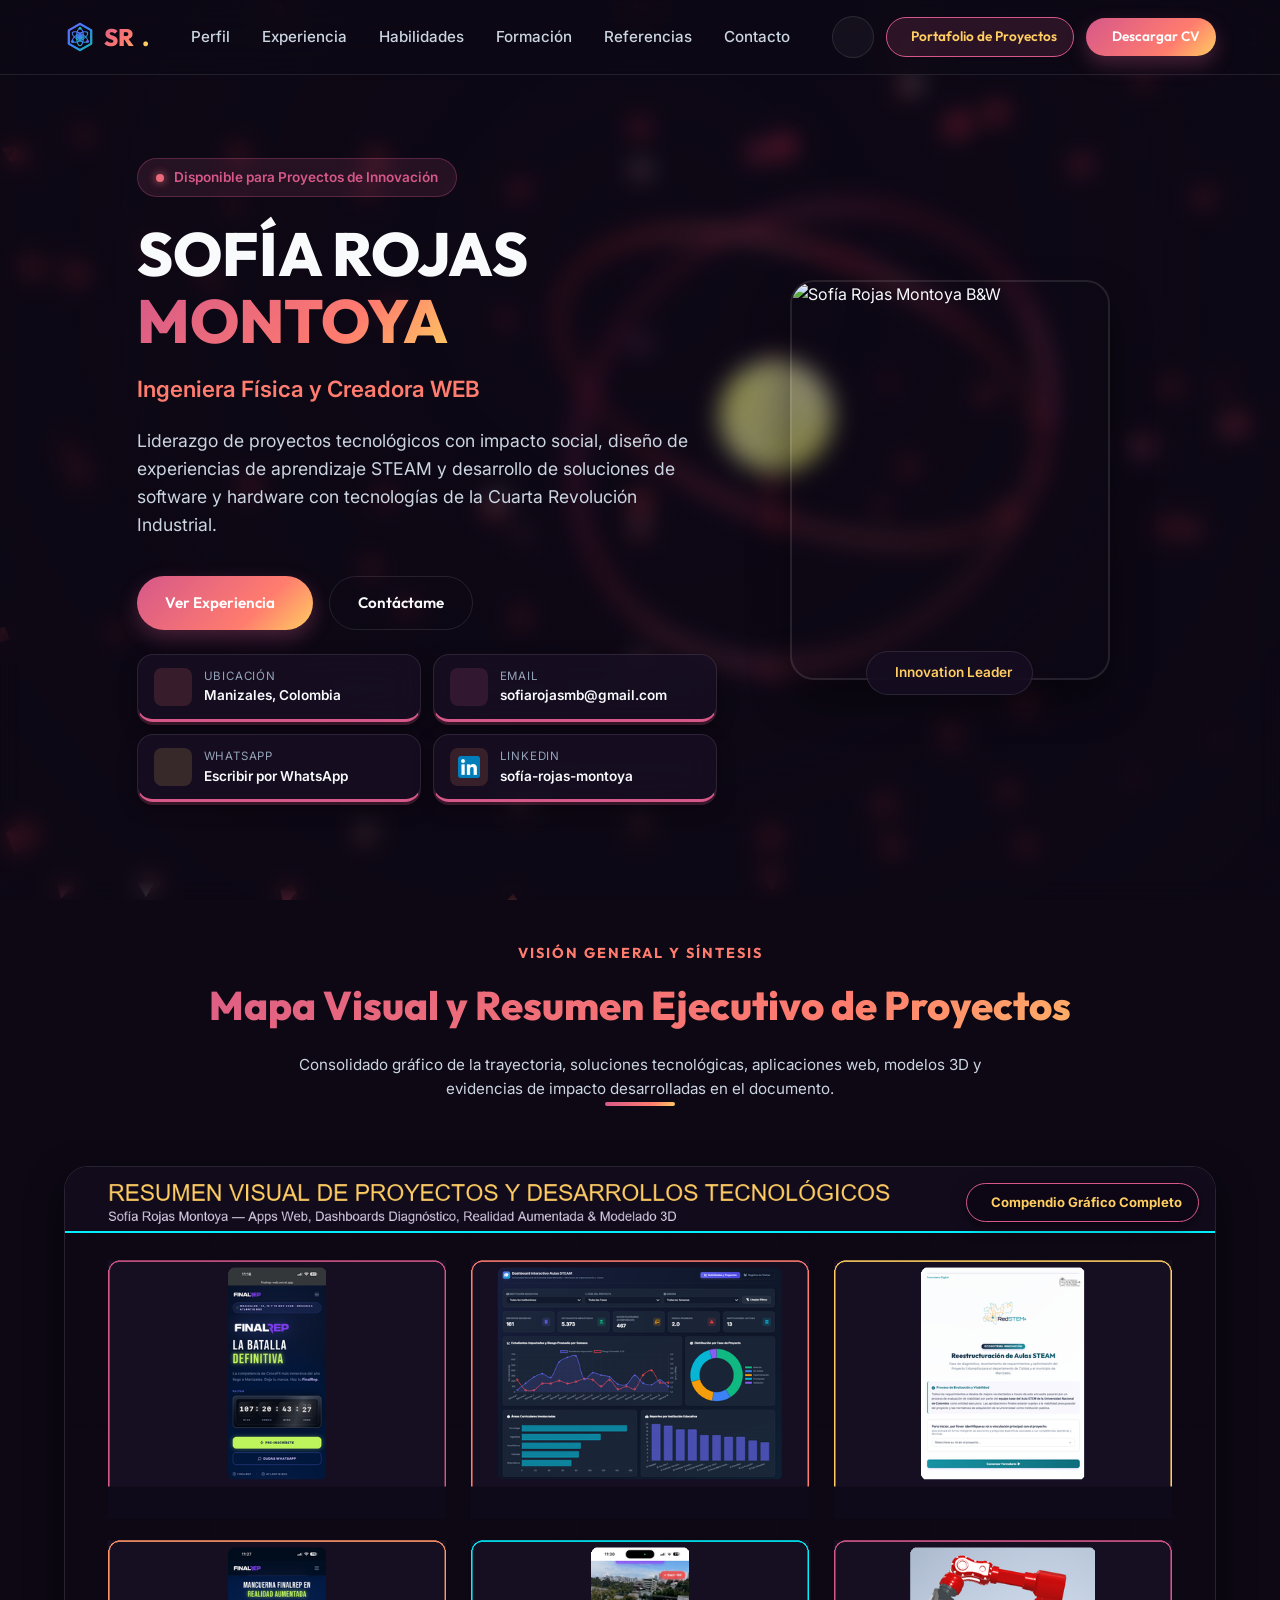
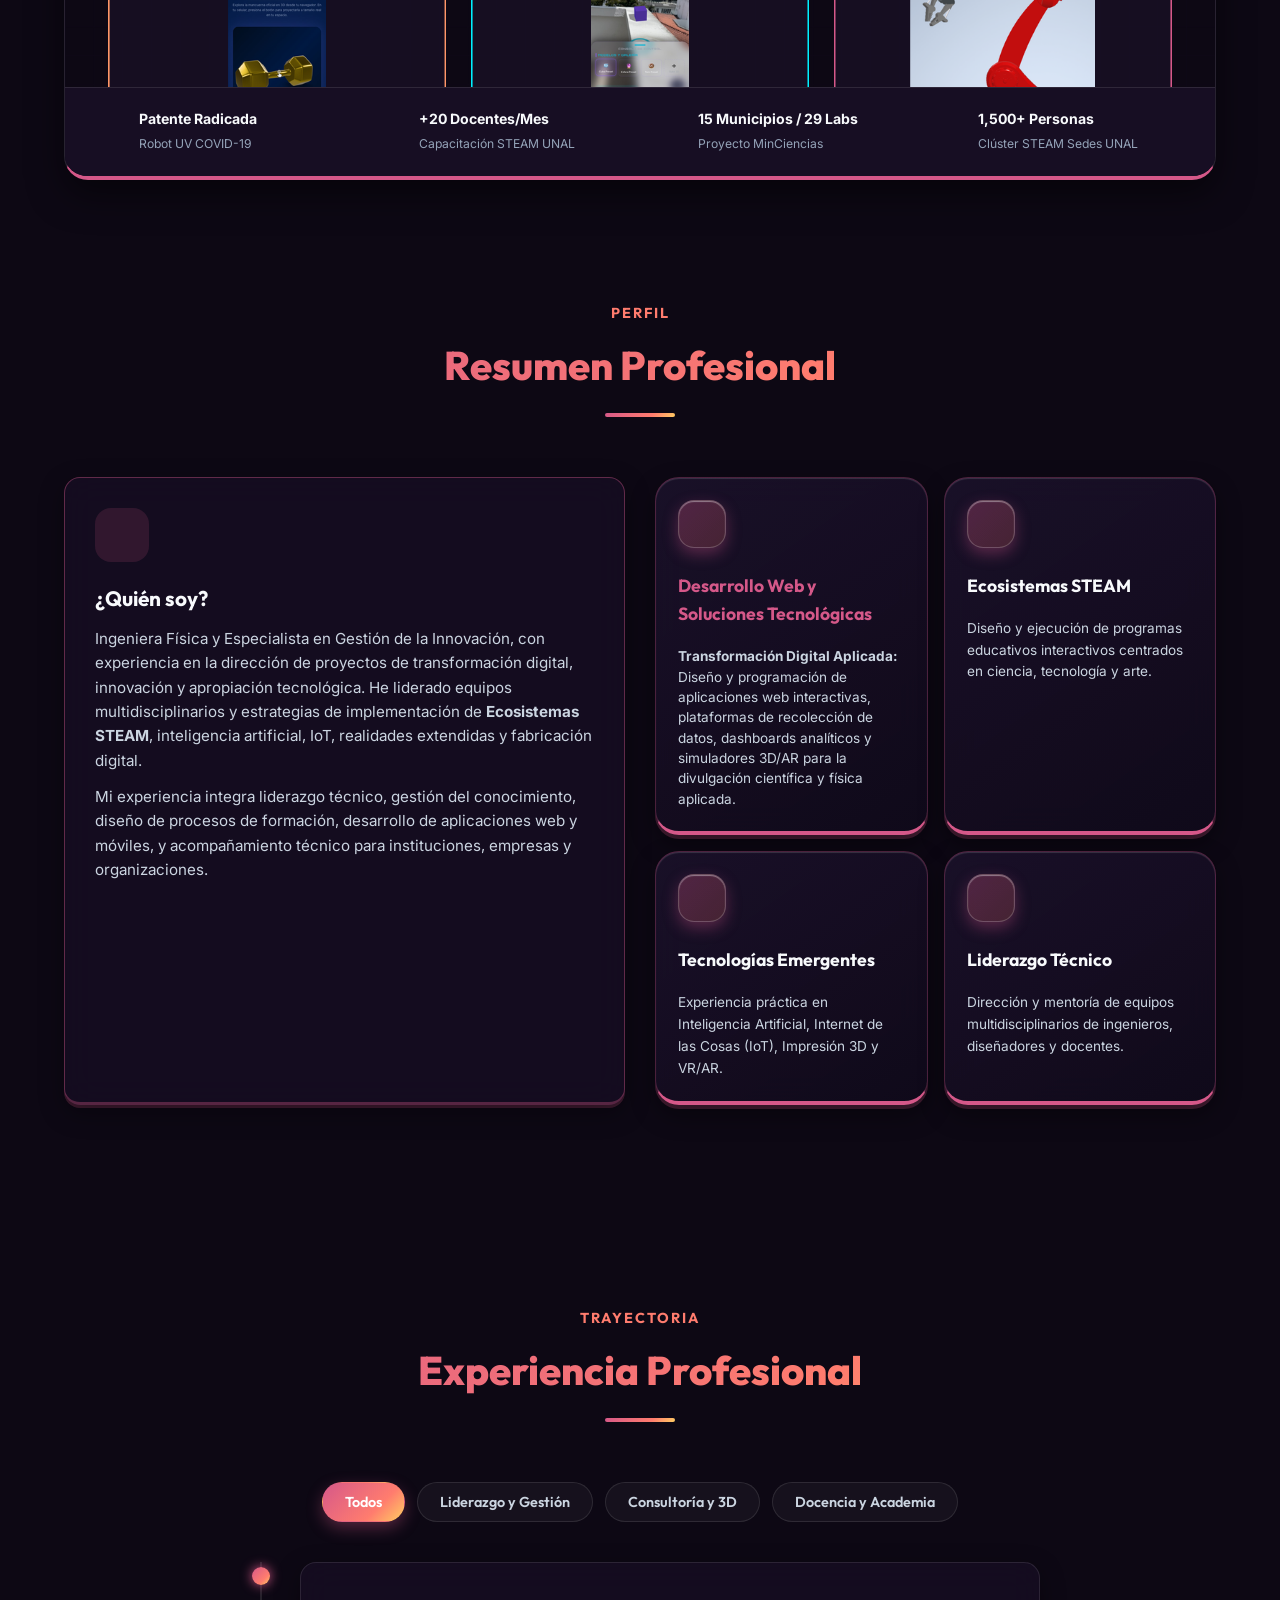
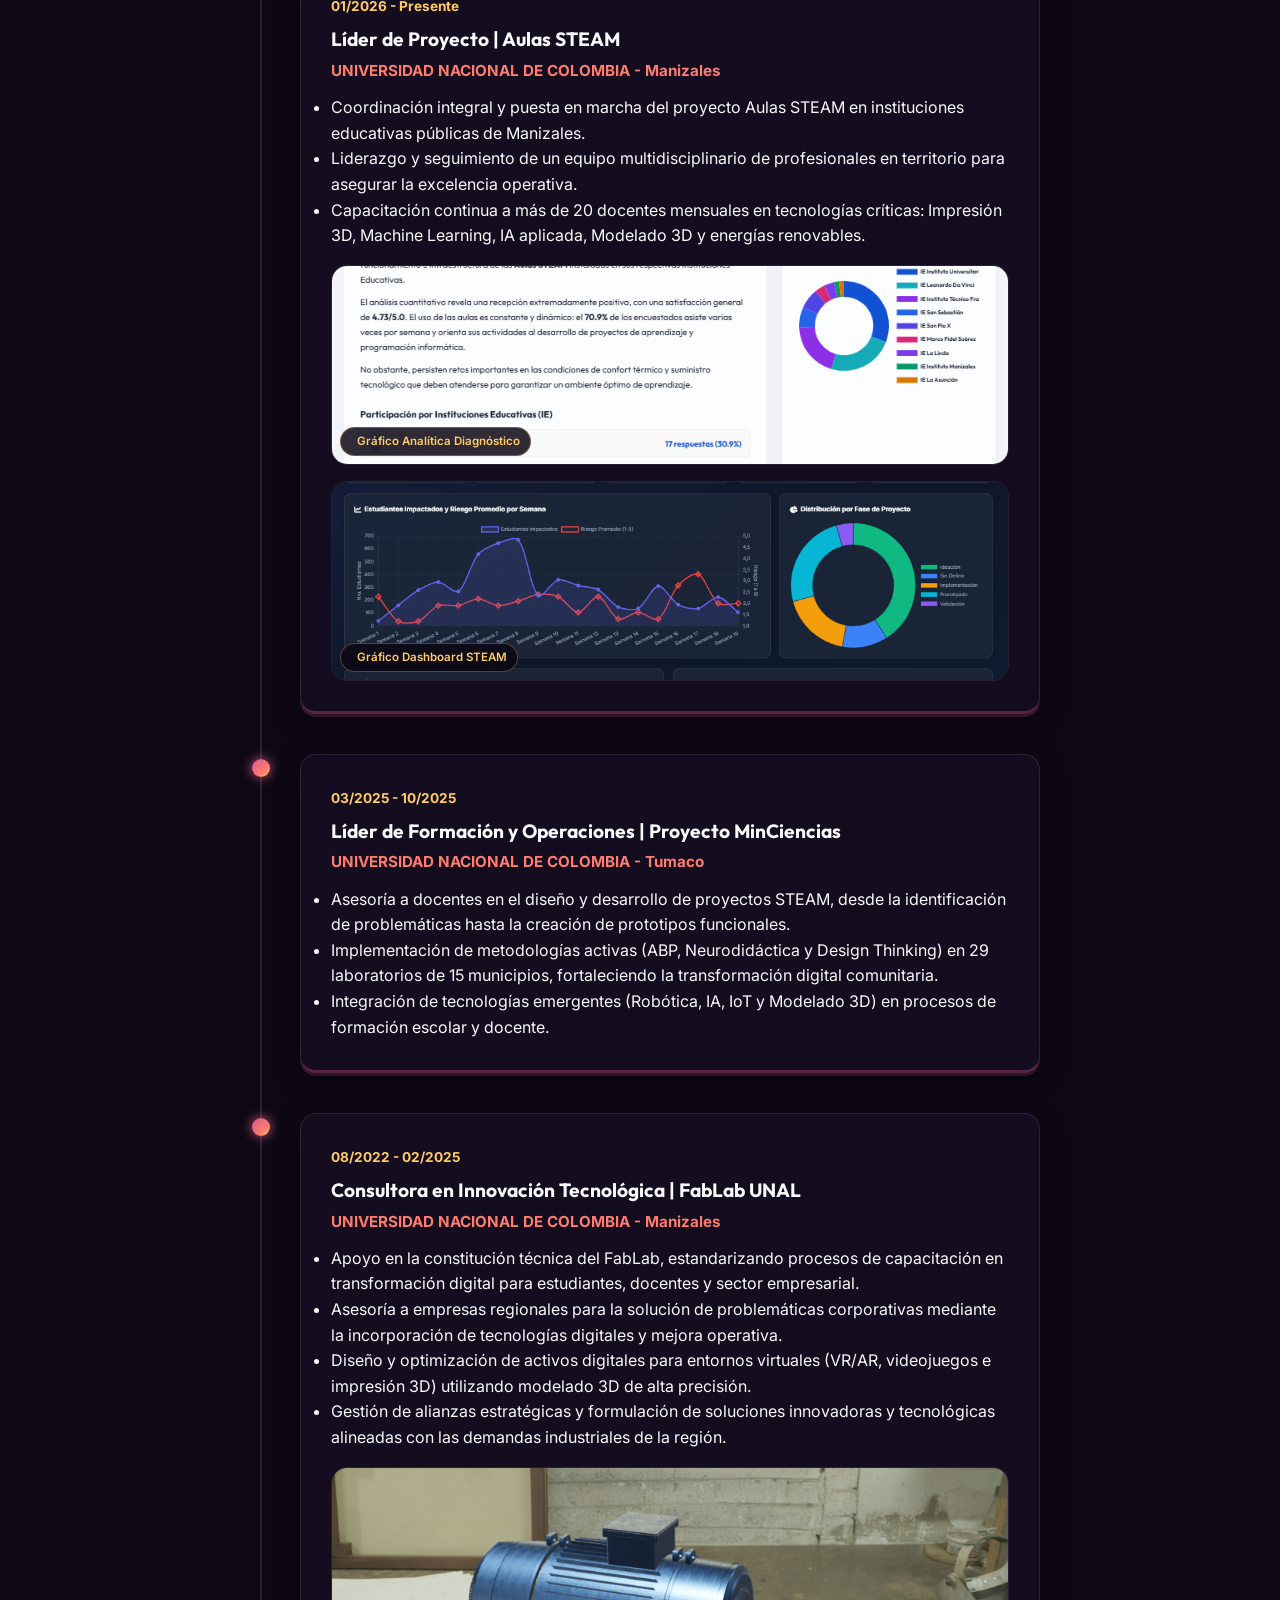
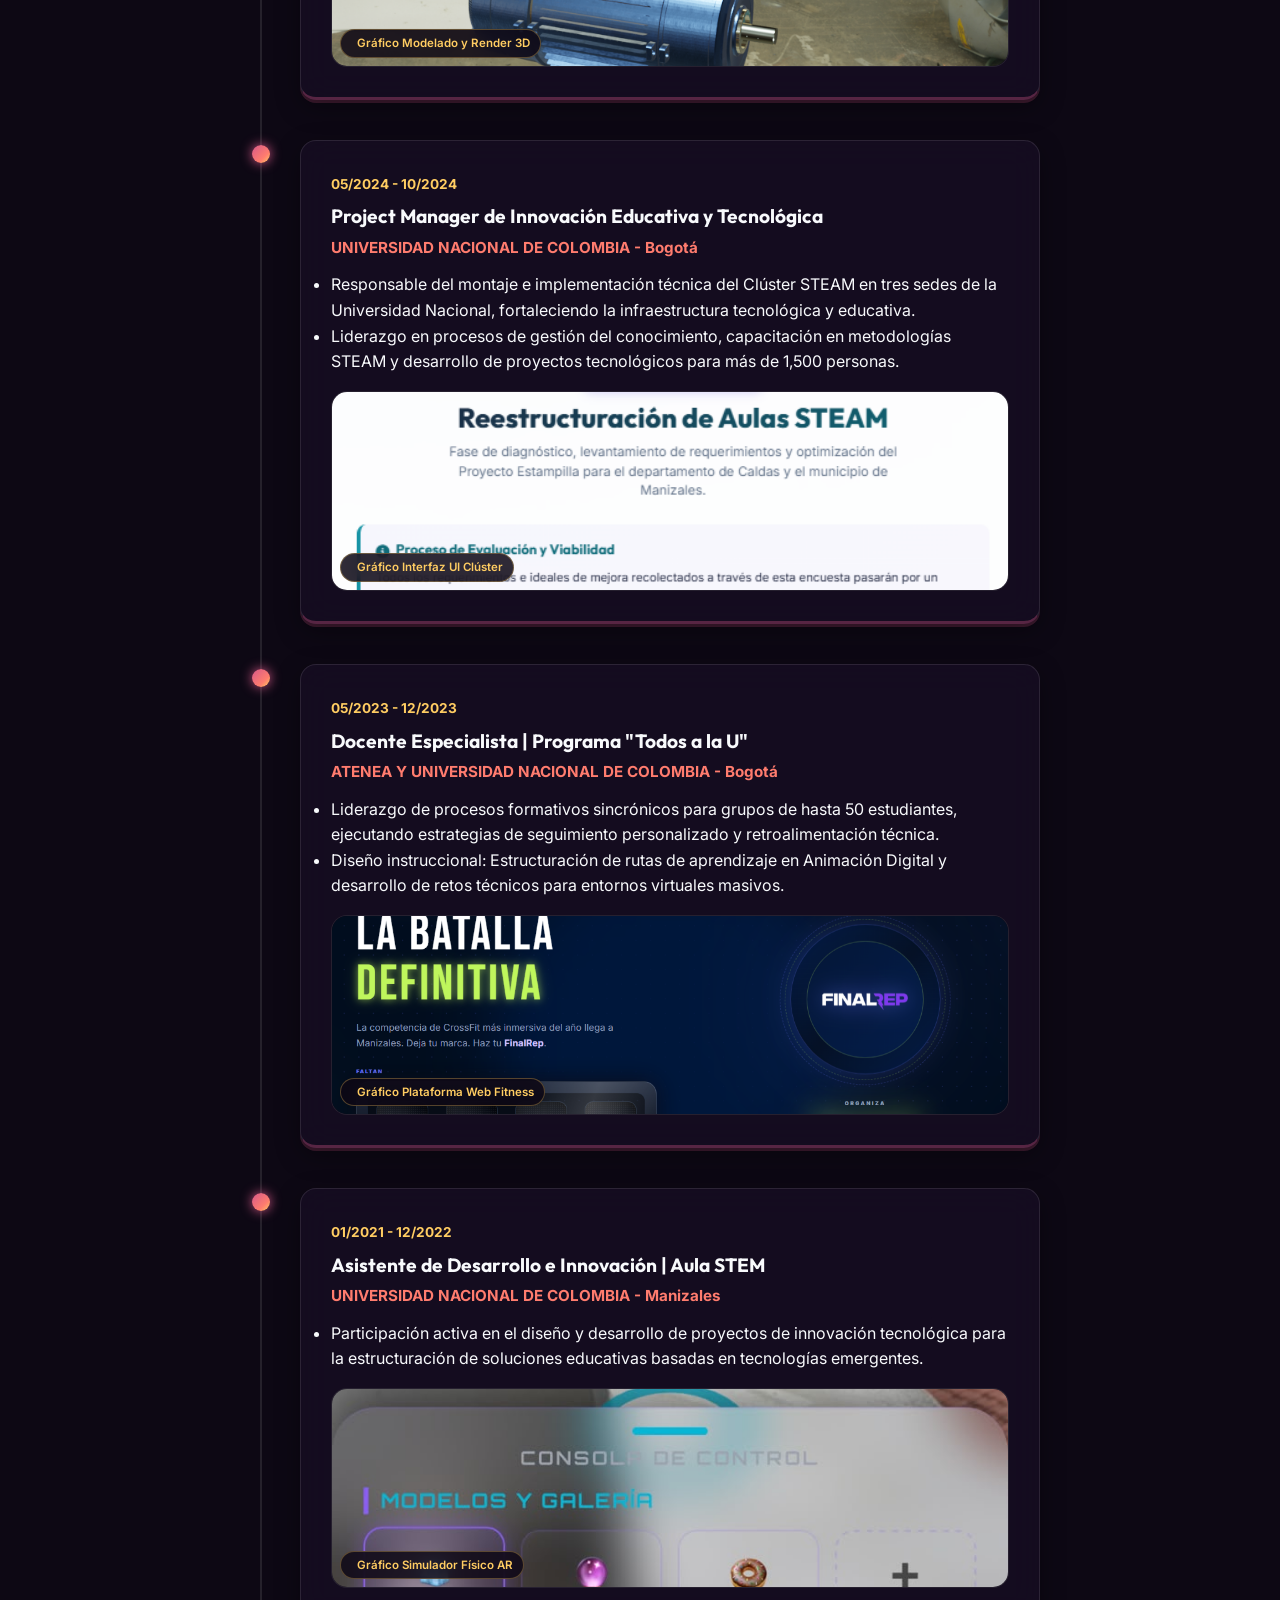
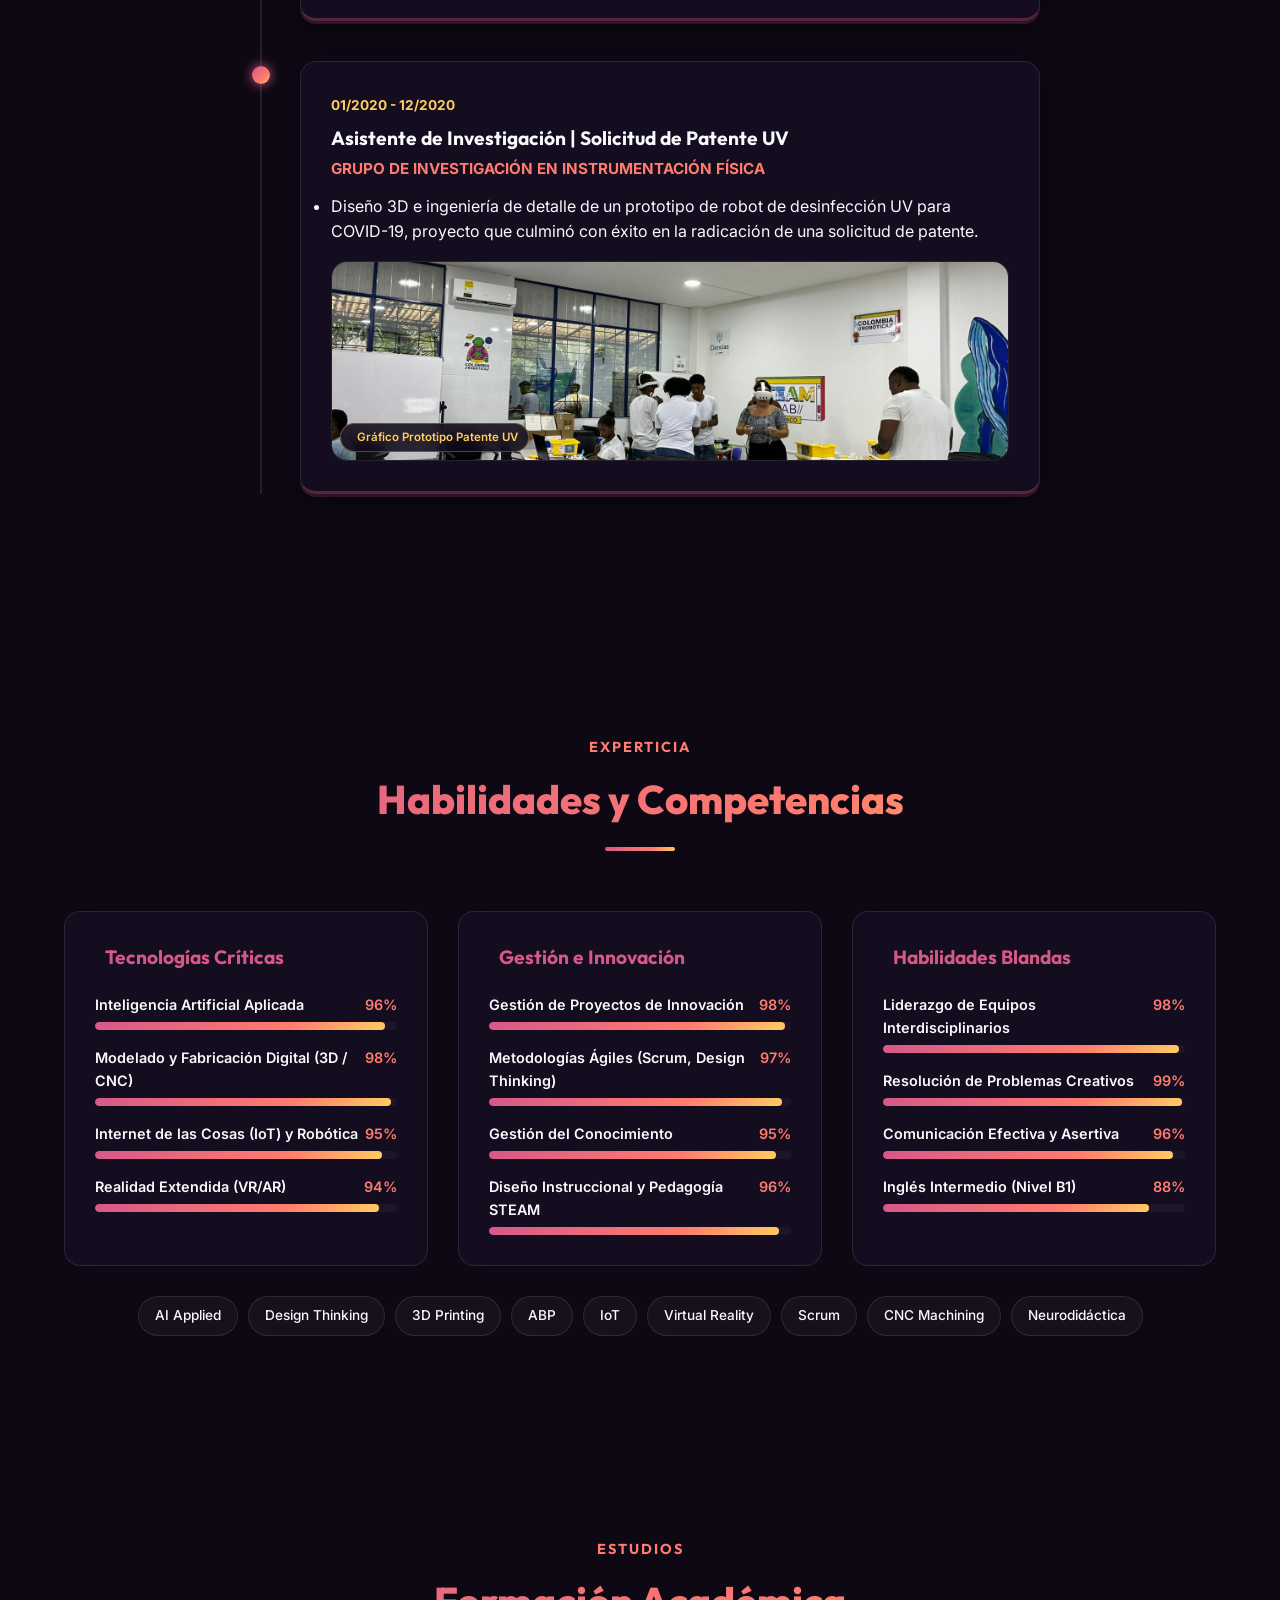
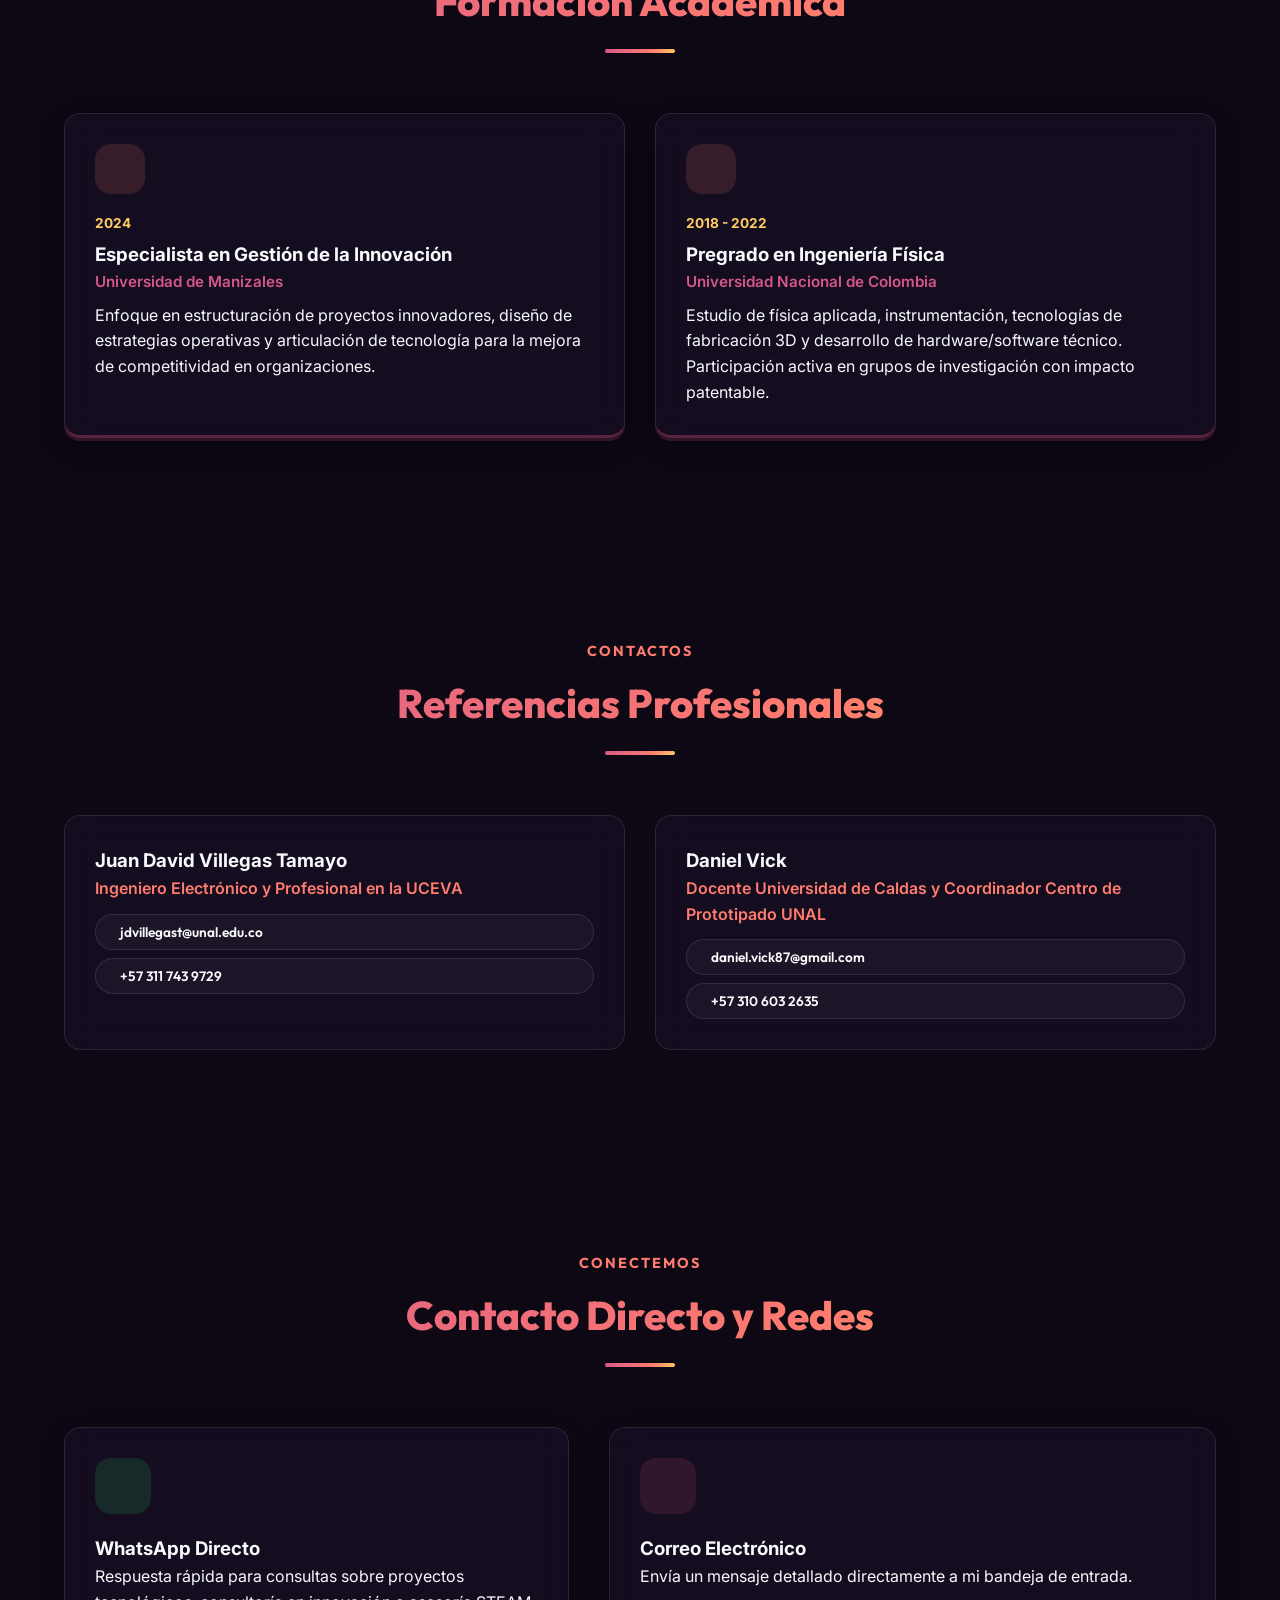
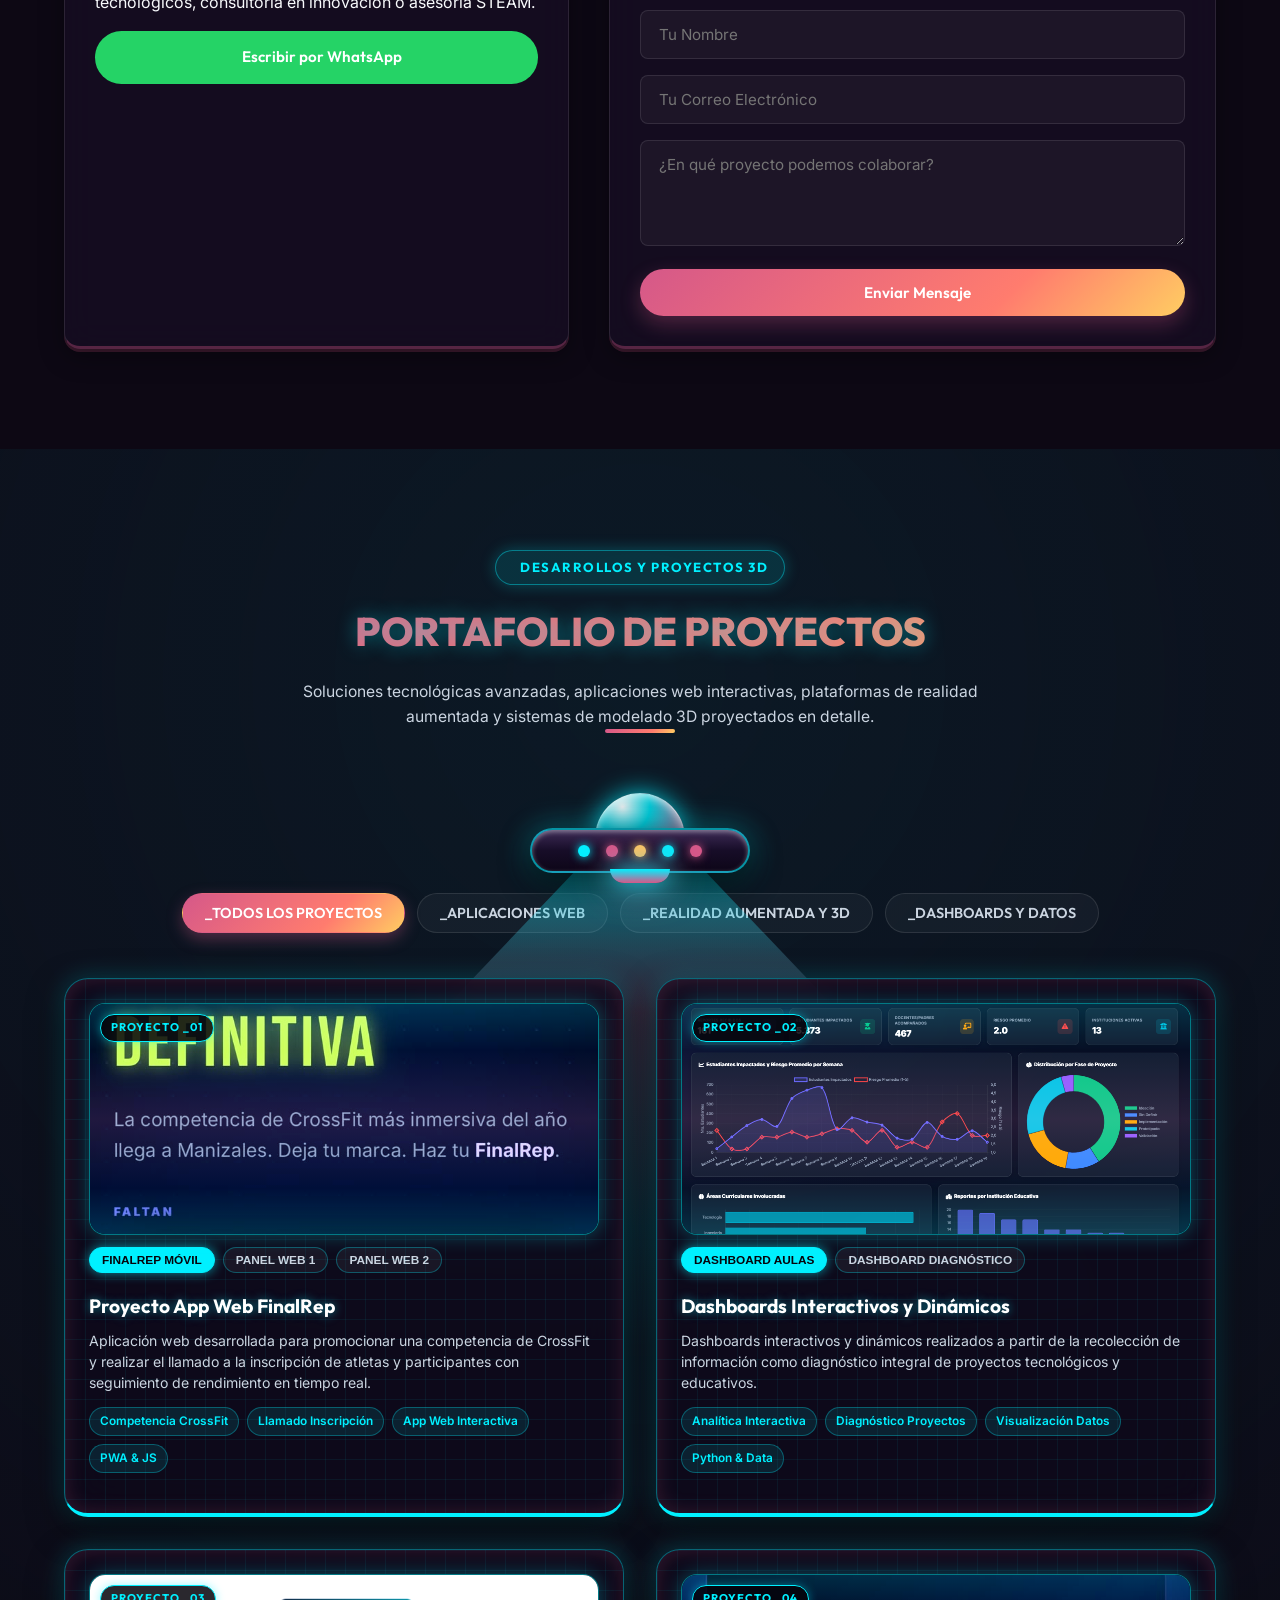
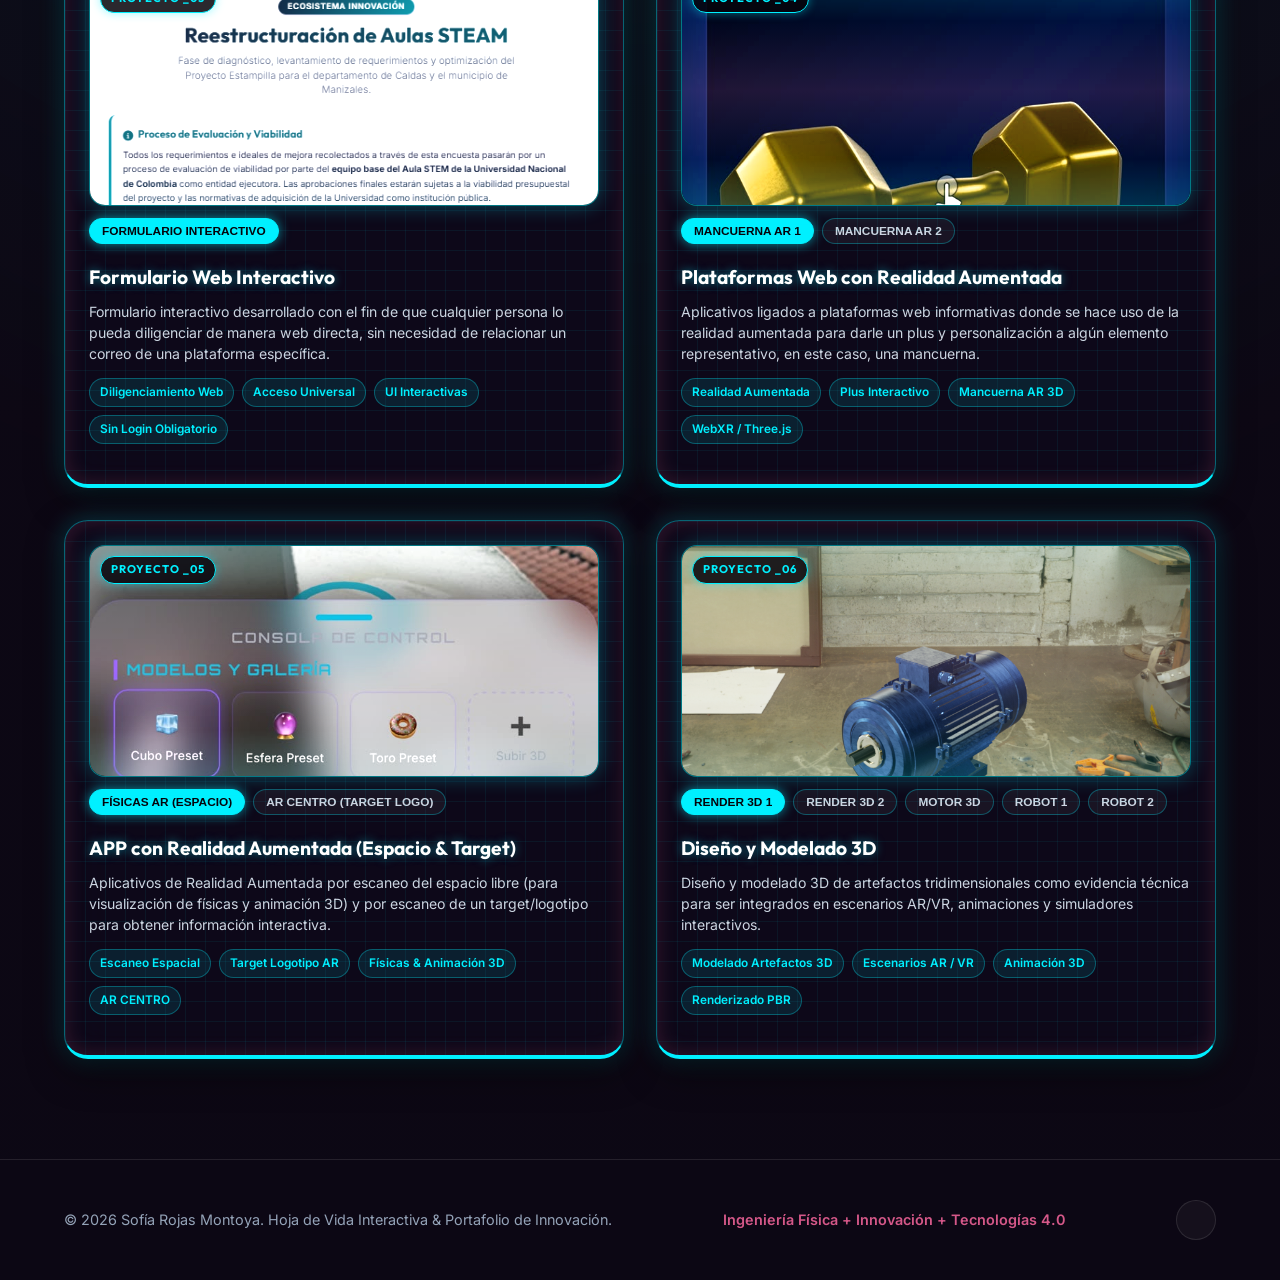
==== commit a9682220: "Update portfolio projects with exact user context, image mappings, and regenerated executive summary" ====
--- a/index.html
+++ b/index.html
@@ -726,6 +726,7 @@
     
     <!-- Personal Projects Portfolio Section (Game Dev Studio 04 Style) -->
         <!-- Personal Projects Portfolio Section (Alien UFO Spaceship Hologram Emitter) -->
+        <!-- Personal Projects Portfolio Section (Alien UFO Spaceship Projector) -->
     <section id="proyectos-personales" class="section-padding ufo-portfolio-section">
       <div class="container">
         <!-- Section Header -->
@@ -733,7 +734,7 @@
           <span class="ufo-section-tag"><i data-lucide="orbit"></i> DESARROLLOS Y PROYECTOS 3D</span>
           <h2 class="section-title ufo-title">PORTAFOLIO DE PROYECTOS</h2>
           <p style="color: var(--text-secondary); max-width: 750px; margin: 12px auto 0 auto; font-size: 0.98rem;">
-            Soluciones tecnológicas avanzadas, aplicaciones web interactivas, simuladores 3D/AR y sistemas analíticos proyectados en alta resolución.
+            Soluciones tecnológicas avanzadas, aplicaciones web interactivas, plataformas de realidad aumentada y sistemas de modelado 3D proyectados en detalle.
           </p>
           <div class="section-divider"></div>
         </div>
@@ -768,175 +769,175 @@
         <div class="portfolio-filters ufo-filters" style="margin-bottom: 45px;">
           <button class="filter-btn active" data-project-filter="all">_TODOS LOS PROYECTOS</button>
           <button class="filter-btn" data-project-filter="webapp">_APLICACIONES WEB</button>
-          <button class="filter-btn" data-project-filter="simulacion">_SIMULADORES 3D / AR</button>
+          <button class="filter-btn" data-project-filter="simulacion">_REALIDAD AUMENTADA Y 3D</button>
           <button class="filter-btn" data-project-filter="analitica">_DASHBOARDS Y DATOS</button>
         </div>
 
         <!-- Hologram Projects Grid (2-Column Layout) -->
         <div class="hologram-projects-grid">
           
-          <!-- Card 1: FinalRep Fitness App -->
+          <!-- Proyecto 1: App Web FinalRep (Competencia CrossFit) -->
           <div class="hologram-project-card" data-project-cat="webapp">
             <div class="hologram-media-frame">
               <span class="hologram-hud-tag">PROYECTO _01</span>
-              <img src="Aplicaciones WEB/FinalRep_1.png" alt="FinalRep Web App" class="hologram-img" id="holo-img-1">
+              <img src="Aplicaciones WEB/FinalRep Celular.jpeg" alt="App Web FinalRep - Competencia CrossFit" class="hologram-img" id="holo-img-1">
               <div class="hologram-scanlines"></div>
             </div>
 
             <!-- Thumbnail Device Switcher -->
             <div class="hologram-thumb-switcher">
-              <button class="holo-thumb-btn active" onclick="switchHoloImg('holo-img-1', 'Aplicaciones WEB/FinalRep_1.png', this)">PC ESCRITORIO</button>
-              <button class="holo-thumb-btn" onclick="switchHoloImg('holo-img-1', 'Aplicaciones WEB/FinalRep Celular.jpeg', this)">CELULAR MÓVIL</button>
-              <button class="holo-thumb-btn" onclick="switchHoloImg('holo-img-1', 'Aplicaciones WEB/FinalRep_2.png', this)">ANALÍTICA IA</button>
+              <button class="holo-thumb-btn active" onclick="switchHoloImg('holo-img-1', 'Aplicaciones WEB/FinalRep Celular.jpeg', this)">FINALREP MÓVIL</button>
+              <button class="holo-thumb-btn" onclick="switchHoloImg('holo-img-1', 'Aplicaciones WEB/FinalRep_1.png', this)">PANEL WEB 1</button>
+              <button class="holo-thumb-btn" onclick="switchHoloImg('holo-img-1', 'Aplicaciones WEB/FinalRep_2.png', this)">PANEL WEB 2</button>
             </div>
 
             <div class="hologram-card-body">
-              <h3 class="hologram-card-title">FinalRep — Platform Fitness & AI</h3>
+              <h3 class="hologram-card-title">Proyecto App Web FinalRep</h3>
               <p class="hologram-card-desc">
-                Plataforma interactiva de seguimiento de ejercicios en tiempo real, rutinas guiadas, contador inteligente de repeticiones y paneles gráficos de progreso físico.
+                Aplicación web desarrollada para promocionar una competencia de CrossFit y realizar el llamado a la inscripción de atletas y participantes con seguimiento de rendimiento en tiempo real.
               </p>
               <div class="hologram-tech-stack">
-                <span class="holo-tech-chip">JavaScript ES6+</span>
-                <span class="holo-tech-chip">PWA</span>
-                <span class="holo-tech-chip">Chart.js</span>
-                <span class="holo-tech-chip">Glassmorphism</span>
-              </div>
-            </div>
-          </div>
-
-          <!-- Card 2: Dashboard Diagnóstico -->
+                <span class="holo-tech-chip">Competencia CrossFit</span>
+                <span class="holo-tech-chip">Llamado Inscripción</span>
+                <span class="holo-tech-chip">App Web Interactiva</span>
+                <span class="holo-tech-chip">PWA & JS</span>
+              </div>
+            </div>
+          </div>
+
+          <!-- Proyecto 2: Dashboards Interactivos -->
           <div class="hologram-project-card" data-project-cat="analitica">
             <div class="hologram-media-frame">
               <span class="hologram-hud-tag">PROYECTO _02</span>
-              <img src="Aplicaciones WEB/Dashbboard Diagnostico.png" alt="Dashboard Diagnóstico" class="hologram-img" id="holo-img-2">
+              <img src="Aplicaciones WEB/Dashboard Aulas.png" alt="Dashboards Interactivos de Diagnóstico" class="hologram-img" id="holo-img-2">
               <div class="hologram-scanlines"></div>
             </div>
 
             <div class="hologram-thumb-switcher">
-              <button class="holo-thumb-btn active" onclick="switchHoloImg('holo-img-2', 'Aplicaciones WEB/Dashbboard Diagnostico.png', this)">PANEL DATOS</button>
-              <button class="holo-thumb-btn" onclick="switchHoloImg('holo-img-2', 'Aplicaciones WEB/Formulario interactivo.png', this)">FORMULARIO</button>
+              <button class="holo-thumb-btn active" onclick="switchHoloImg('holo-img-2', 'Aplicaciones WEB/Dashboard Aulas.png', this)">DASHBOARD AULAS</button>
+              <button class="holo-thumb-btn" onclick="switchHoloImg('holo-img-2', 'Aplicaciones WEB/Dashbboard Diagnostico.png', this)">DASHBOARD DIAGNÓSTICO</button>
             </div>
 
             <div class="hologram-card-body">
-              <h3 class="hologram-card-title">Dashboard Diagnóstico de Territorio</h3>
+              <h3 class="hologram-card-title">Dashboards Interactivos y Dinámicos</h3>
               <p class="hologram-card-desc">
-                Sistema de inteligencia de negocios y analítica visual para la evaluación de necesidades tecnológicas, brechas educativas y toma de decisiones en 15 municipios.
+                Dashboards interactivos y dinámicos realizados a partir de la recolección de información como diagnóstico integral de proyectos tecnológicos y educativos.
               </p>
               <div class="hologram-tech-stack">
-                <span class="holo-tech-chip">Python</span>
-                <span class="holo-tech-chip">Pandas</span>
-                <span class="holo-tech-chip">Data Visualization</span>
-                <span class="holo-tech-chip">FastAPI</span>
-              </div>
-            </div>
-          </div>
-
-          <!-- Card 3: Dashboard Aulas STEAM -->
-          <div class="hologram-project-card" data-project-cat="analitica">
+                <span class="holo-tech-chip">Analítica Interactiva</span>
+                <span class="holo-tech-chip">Diagnóstico Proyectos</span>
+                <span class="holo-tech-chip">Visualización Datos</span>
+                <span class="holo-tech-chip">Python & Data</span>
+              </div>
+            </div>
+          </div>
+
+          <!-- Proyecto 3: Formulario Interactivo Web -->
+          <div class="hologram-project-card" data-project-cat="webapp">
             <div class="hologram-media-frame">
               <span class="hologram-hud-tag">PROYECTO _03</span>
-              <img src="Aplicaciones WEB/Dashboard Aulas.png" alt="Dashboard Aulas STEAM" class="hologram-img" id="holo-img-3">
+              <img src="Aplicaciones WEB/Formulario interactivo.png" alt="Formulario Interactivo Web" class="hologram-img" id="holo-img-3">
               <div class="hologram-scanlines"></div>
             </div>
 
             <div class="hologram-thumb-switcher">
-              <button class="holo-thumb-btn active" onclick="switchHoloImg('holo-img-3', 'Aplicaciones WEB/Dashboard Aulas.png', this)">MONITOREO</button>
-              <button class="holo-thumb-btn" onclick="switchHoloImg('holo-img-3', 'Aplicaciones WEB/Formulario interactivo.png', this)">INVENTARIO</button>
+              <button class="holo-thumb-btn active" onclick="switchHoloImg('holo-img-3', 'Aplicaciones WEB/Formulario interactivo.png', this)">FORMULARIO INTERACTIVO</button>
             </div>
 
             <div class="hologram-card-body">
-              <h3 class="hologram-card-title">Monitoreo Aulas STEAM Manizales</h3>
+              <h3 class="hologram-card-title">Formulario Web Interactivo</h3>
               <p class="hologram-card-desc">
-                Plataforma de seguimiento en tiempo real para el control de inventario de equipos 3D, capacitaciones docentes y adopción tecnológica escolar.
+                Formulario interactivo desarrollado con el fin de que cualquier persona lo pueda diligenciar de manera web directa, sin necesidad de relacionar un correo de una plataforma específica.
               </p>
               <div class="hologram-tech-stack">
-                <span class="holo-tech-chip">React / Vanilla JS</span>
-                <span class="holo-tech-chip">Chart.js</span>
-                <span class="holo-tech-chip">REST APIs</span>
-                <span class="holo-tech-chip">CSS Grid</span>
-              </div>
-            </div>
-          </div>
-
-          <!-- Card 4: Motor Render 3D -->
+                <span class="holo-tech-chip">Diligenciamiento Web</span>
+                <span class="holo-tech-chip">Acceso Universal</span>
+                <span class="holo-tech-chip">UI Interactivas</span>
+                <span class="holo-tech-chip">Sin Login Obligatorio</span>
+              </div>
+            </div>
+          </div>
+
+          <!-- Proyecto 4: Aplicativos con Realidad Aumentada (Mancuerna AR) -->
           <div class="hologram-project-card" data-project-cat="simulacion">
             <div class="hologram-media-frame">
               <span class="hologram-hud-tag">PROYECTO _04</span>
-              <img src="Aplicaciones WEB/Motor Render.png" alt="Motor Render 3D" class="hologram-img" id="holo-img-4">
+              <img src="Aplicaciones WEB/Mancuerna AR.jpeg" alt="Plataformas Web Informativas con Mancuerna AR" class="hologram-img" id="holo-img-4">
               <div class="hologram-scanlines"></div>
             </div>
 
             <div class="hologram-thumb-switcher">
-              <button class="holo-thumb-btn active" onclick="switchHoloImg('holo-img-4', 'Aplicaciones WEB/Motor Render.png', this)">ENGINE 3D</button>
-              <button class="holo-thumb-btn" onclick="switchHoloImg('holo-img-4', 'Aplicaciones WEB/Motor Render_2.png', this)">VISTA SHADER</button>
-              <button class="holo-thumb-btn" onclick="switchHoloImg('holo-img-4', 'Aplicaciones WEB/Motor Render_3.png', this)">VISTA MESH</button>
+              <button class="holo-thumb-btn active" onclick="switchHoloImg('holo-img-4', 'Aplicaciones WEB/Mancuerna AR.jpeg', this)">MANCUERNA AR 1</button>
+              <button class="holo-thumb-btn" onclick="switchHoloImg('holo-img-4', 'Aplicaciones WEB/Mancuerna AR_2.jpeg', this)">MANCUERNA AR 2</button>
             </div>
 
             <div class="hologram-card-body">
-              <h3 class="hologram-card-title">Motor de Render & Simulador 3D</h3>
+              <h3 class="hologram-card-title">Plataformas Web con Realidad Aumentada</h3>
               <p class="hologram-card-desc">
-                Entorno interactivo WebGL para la simulación física, inspección de piezas tridimensionales, materiales fotorrealistas e iluminación dinámica.
+                Aplicativos ligados a plataformas web informativas donde se hace uso de la realidad aumentada para darle un plus y personalización a algún elemento representativo, en este caso, una mancuerna.
               </p>
               <div class="hologram-tech-stack">
-                <span class="holo-tech-chip">Three.js</span>
-                <span class="holo-tech-chip">WebGL</span>
-                <span class="holo-tech-chip">GLTF/OBJ</span>
-                <span class="holo-tech-chip">Shaders PBR</span>
-              </div>
-            </div>
-          </div>
-
-          <!-- Card 5: Simulador Físico AR -->
+                <span class="holo-tech-chip">Realidad Aumentada</span>
+                <span class="holo-tech-chip">Plus Interactivo</span>
+                <span class="holo-tech-chip">Mancuerna AR 3D</span>
+                <span class="holo-tech-chip">WebXR / Three.js</span>
+              </div>
+            </div>
+          </div>
+
+          <!-- Proyecto 5: APP con Realidad Aumentada (Espacio y Target Scanning) -->
           <div class="hologram-project-card" data-project-cat="simulacion">
             <div class="hologram-media-frame">
               <span class="hologram-hud-tag">PROYECTO _05</span>
-              <img src="Aplicaciones WEB/Fisicas AR.jpeg" alt="Físicas AR" class="hologram-img" id="holo-img-5">
+              <img src="Aplicaciones WEB/Fisicas AR.jpeg" alt="APP con Realidad Aumentada (Espacio y Target)" class="hologram-img" id="holo-img-5">
               <div class="hologram-scanlines"></div>
             </div>
 
             <div class="hologram-thumb-switcher">
-              <button class="holo-thumb-btn active" onclick="switchHoloImg('holo-img-5', 'Aplicaciones WEB/Fisicas AR.jpeg', this)">AR LAB</button>
-              <button class="holo-thumb-btn" onclick="switchHoloImg('holo-img-5', 'Aplicaciones WEB/Mancuerna AR.jpeg', this)">VISOR 3D</button>
+              <button class="holo-thumb-btn active" onclick="switchHoloImg('holo-img-5', 'Aplicaciones WEB/Fisicas AR.jpeg', this)">FÍSICAS AR (ESPACIO)</button>
+              <button class="holo-thumb-btn" onclick="switchHoloImg('holo-img-5', 'Aplicaciones WEB/AR CENTRO.jpeg', this)">AR CENTRO (TARGET LOGO)</button>
             </div>
 
             <div class="hologram-card-body">
-              <h3 class="hologram-card-title">Simulador Físico en Realidad Aumentada</h3>
+              <h3 class="hologram-card-title">APP con Realidad Aumentada (Espacio & Target)</h3>
               <p class="hologram-card-desc">
-                Aplicación WebXR que proyecta experimentos de física y modelos 3D interactivos en el espacio real para laboratorios de enseñanza activa.
+                Aplicativos de Realidad Aumentada por escaneo del espacio libre (para visualización de físicas y animación 3D) y por escaneo de un target/logotipo para obtener información interactiva.
               </p>
               <div class="hologram-tech-stack">
-                <span class="holo-tech-chip">WebXR API</span>
-                <span class="holo-tech-chip">AR.js</span>
-                <span class="holo-tech-chip">Three.js</span>
-                <span class="holo-tech-chip">Sensores Móviles</span>
-              </div>
-            </div>
-          </div>
-
-          <!-- Card 6: Brazo Robótico & Patente UV -->
+                <span class="holo-tech-chip">Escaneo Espacial</span>
+                <span class="holo-tech-chip">Target Logotipo AR</span>
+                <span class="holo-tech-chip">Físicas & Animación 3D</span>
+                <span class="holo-tech-chip">AR CENTRO</span>
+              </div>
+            </div>
+          </div>
+
+          <!-- Proyecto 6: Diseño y Modelado 3D -->
           <div class="hologram-project-card" data-project-cat="simulacion">
             <div class="hologram-media-frame">
               <span class="hologram-hud-tag">PROYECTO _06</span>
-              <img src="Aplicaciones WEB/Brazo Robotico_1.png" alt="Brazo Robótico UV" class="hologram-img" id="holo-img-6">
+              <img src="Aplicaciones WEB/Motor Render_2.png" alt="Diseño y Modelado 3D para AR/VR" class="hologram-img" id="holo-img-6">
               <div class="hologram-scanlines"></div>
             </div>
 
             <div class="hologram-thumb-switcher">
-              <button class="holo-thumb-btn active" onclick="switchHoloImg('holo-img-6', 'Aplicaciones WEB/Brazo Robotico_1.png', this)">DISEÑO CAD 3D</button>
-              <button class="holo-thumb-btn" onclick="switchHoloImg('holo-img-6', 'Aplicaciones WEB/Brazo Robotico_2.png', this)">ENSAMBLE</button>
-              <button class="holo-thumb-btn" onclick="switchHoloImg('holo-img-6', 'Evidencia3.jpg', this)">PROTOTIPO REAL</button>
+              <button class="holo-thumb-btn active" onclick="switchHoloImg('holo-img-6', 'Aplicaciones WEB/Motor Render_2.png', this)">RENDER 3D 1</button>
+              <button class="holo-thumb-btn" onclick="switchHoloImg('holo-img-6', 'Aplicaciones WEB/Motor Render_3.png', this)">RENDER 3D 2</button>
+              <button class="holo-thumb-btn" onclick="switchHoloImg('holo-img-6', 'Aplicaciones WEB/Motor 3D.png', this)">MOTOR 3D</button>
+              <button class="holo-thumb-btn" onclick="switchHoloImg('holo-img-6', 'Aplicaciones WEB/Brazo Robotico_1.png', this)">ROBOT 1</button>
+              <button class="holo-thumb-btn" onclick="switchHoloImg('holo-img-6', 'Aplicaciones WEB/Brazo Robotico_2.png', this)">ROBOT 2</button>
             </div>
 
             <div class="hologram-card-body">
-              <h3 class="hologram-card-title">Prototipo Robótico & Patente UV</h3>
+              <h3 class="hologram-card-title">Diseño y Modelado 3D</h3>
               <p class="hologram-card-desc">
-                Modelado y prototipado 3D de alta precisión para el desarrollo del robot de desinfección UV COVID-19 con patente de invención solicitada.
+                Diseño y modelado 3D de artefactos tridimensionales como evidencia técnica para ser integrados en escenarios AR/VR, animaciones y simuladores interactivos.
               </p>
               <div class="hologram-tech-stack">
-                <span class="holo-tech-chip">SolidWorks</span>
-                <span class="holo-tech-chip">Impresión 3D</span>
-                <span class="holo-tech-chip">Electrónica IoT</span>
-                <span class="holo-tech-chip">Patente UV</span>
+                <span class="holo-tech-chip">Modelado Artefactos 3D</span>
+                <span class="holo-tech-chip">Escenarios AR / VR</span>
+                <span class="holo-tech-chip">Animación 3D</span>
+                <span class="holo-tech-chip">Renderizado PBR</span>
               </div>
             </div>
           </div>
@@ -944,6 +945,7 @@
         </div>
       </div>
     </section>
+
 
 
   </main>
